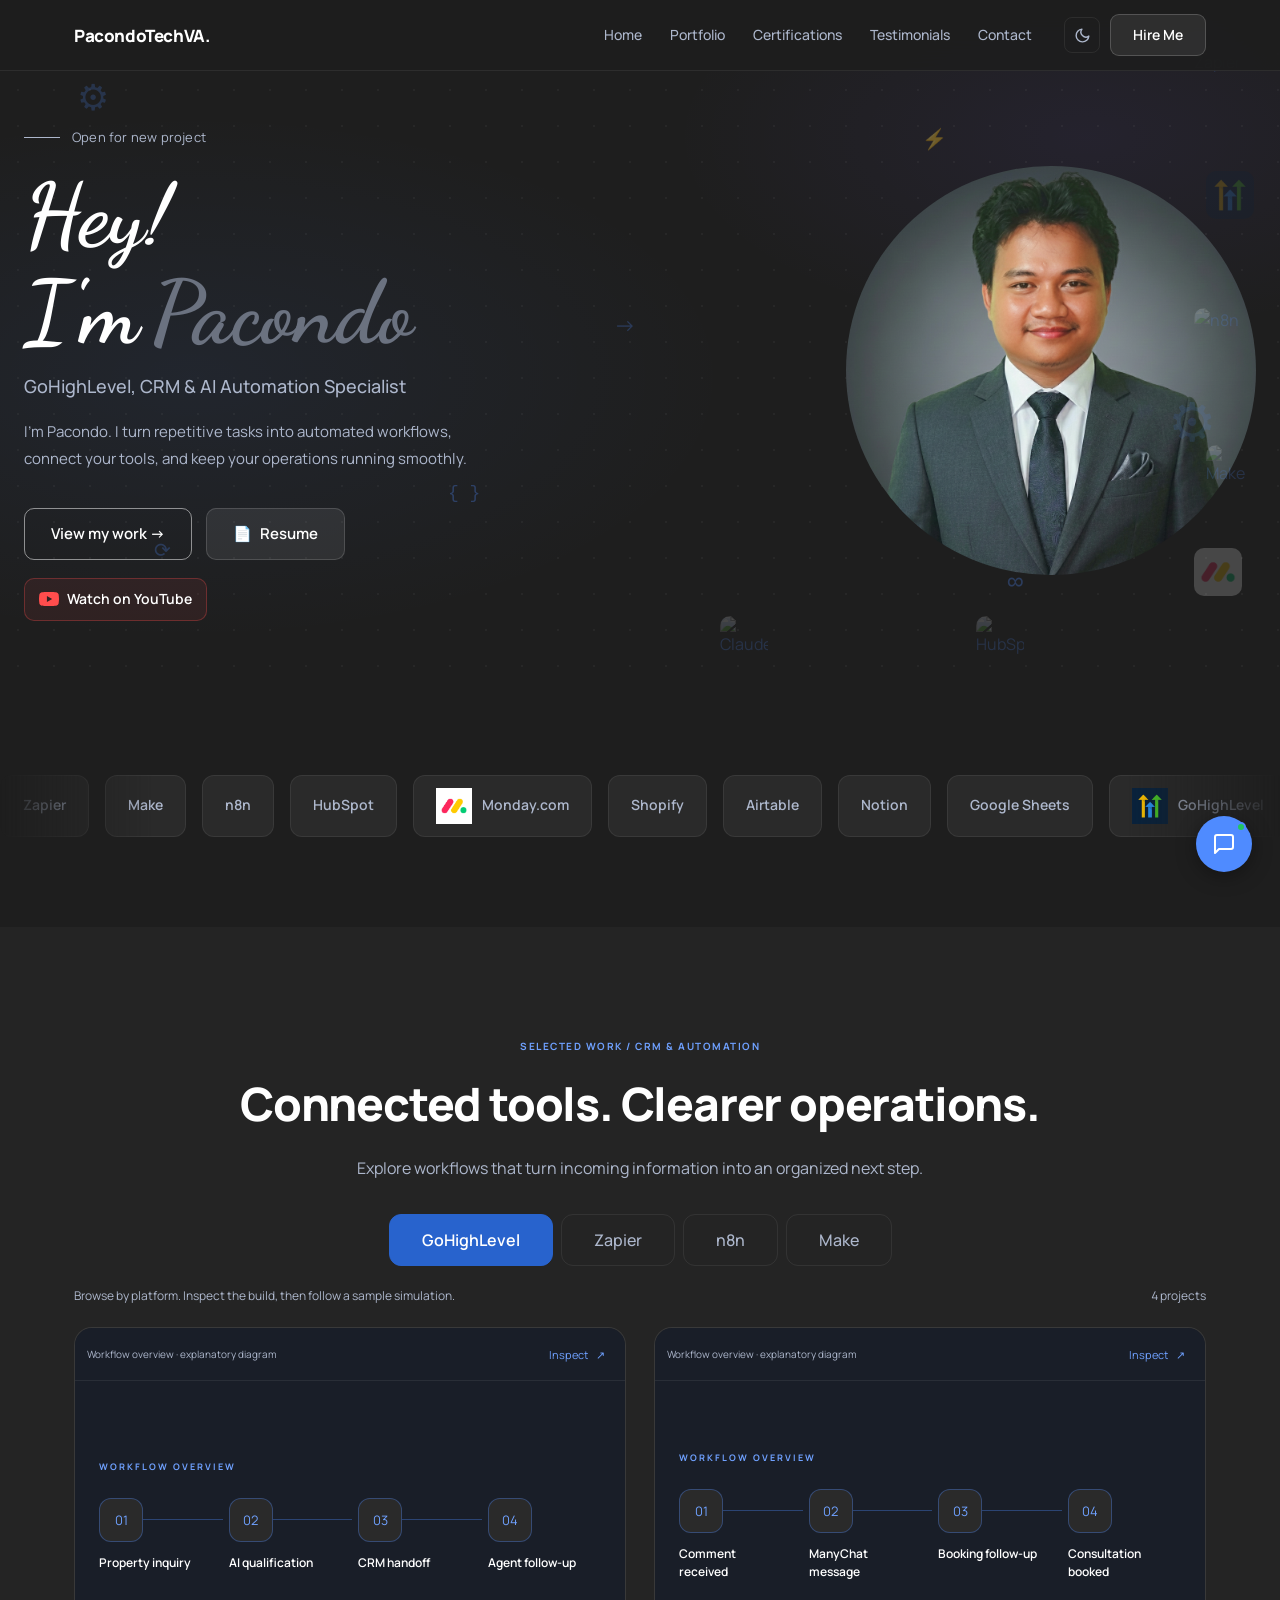
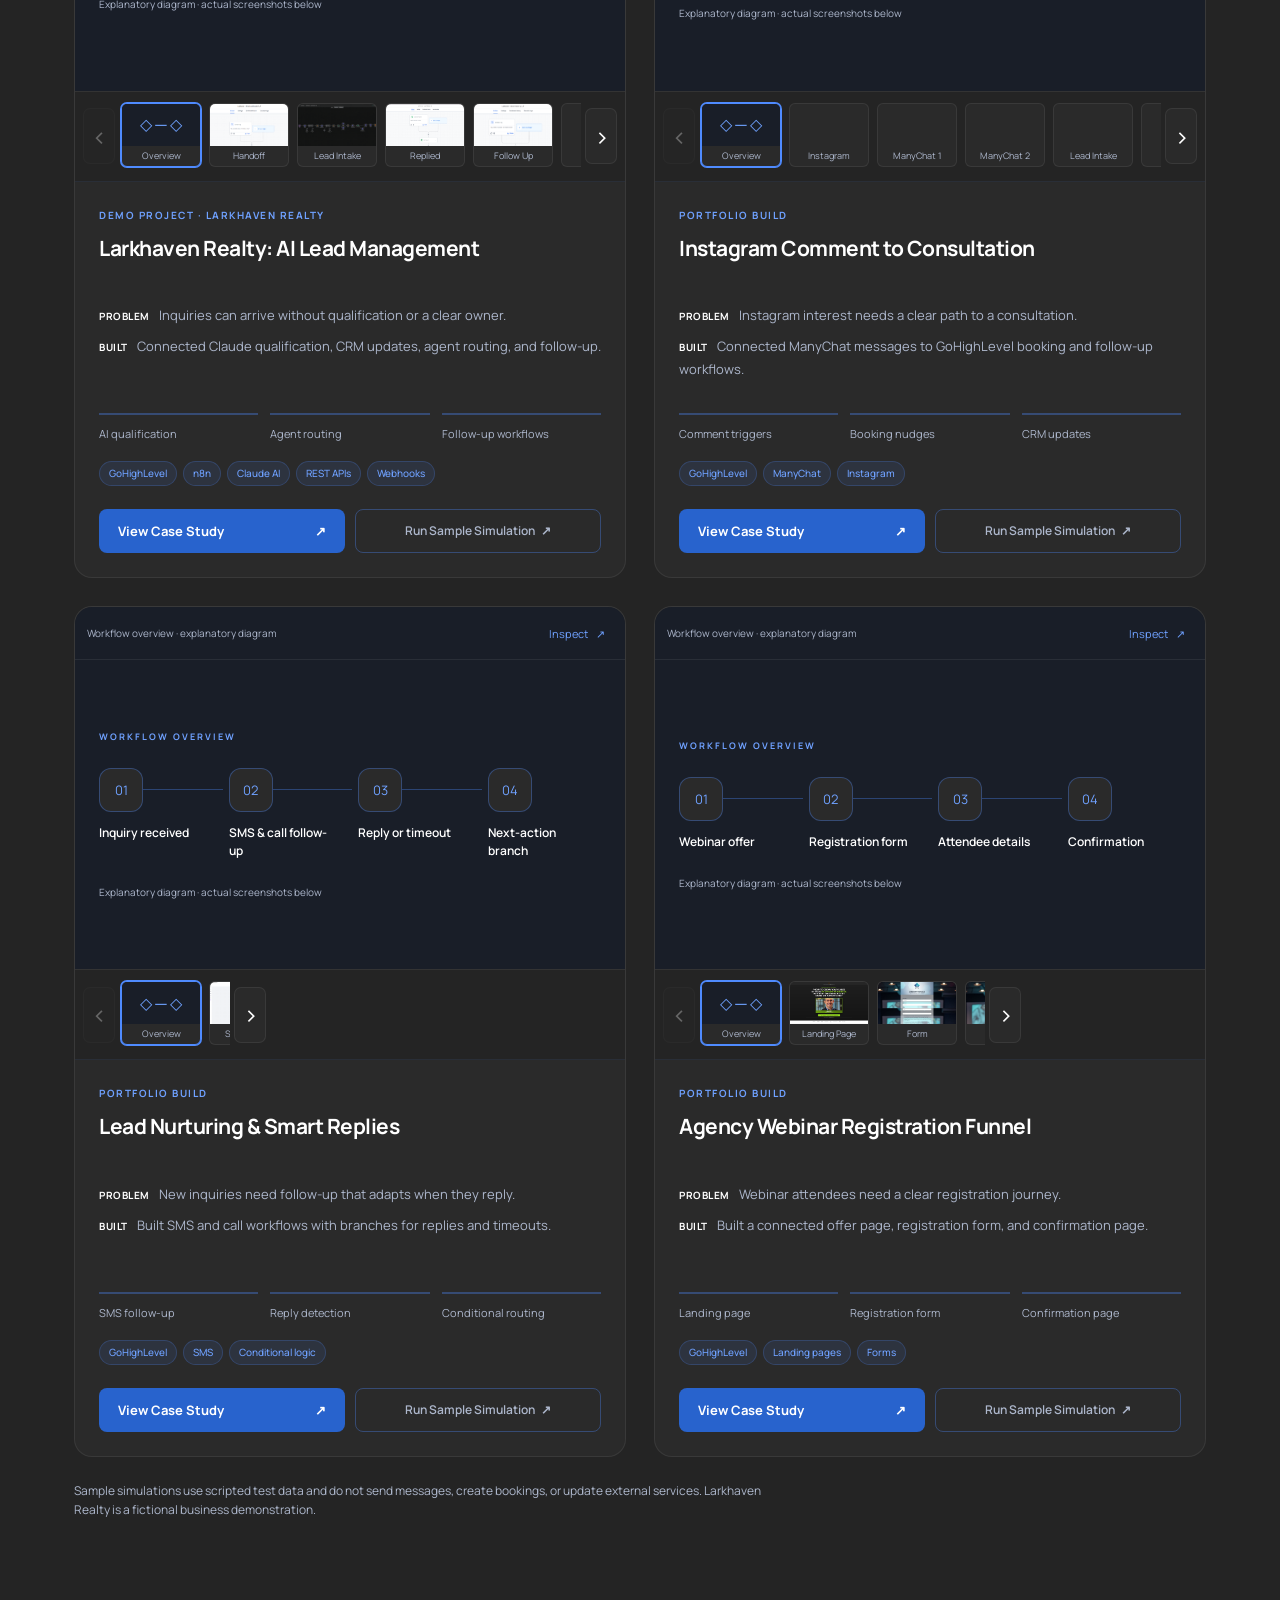
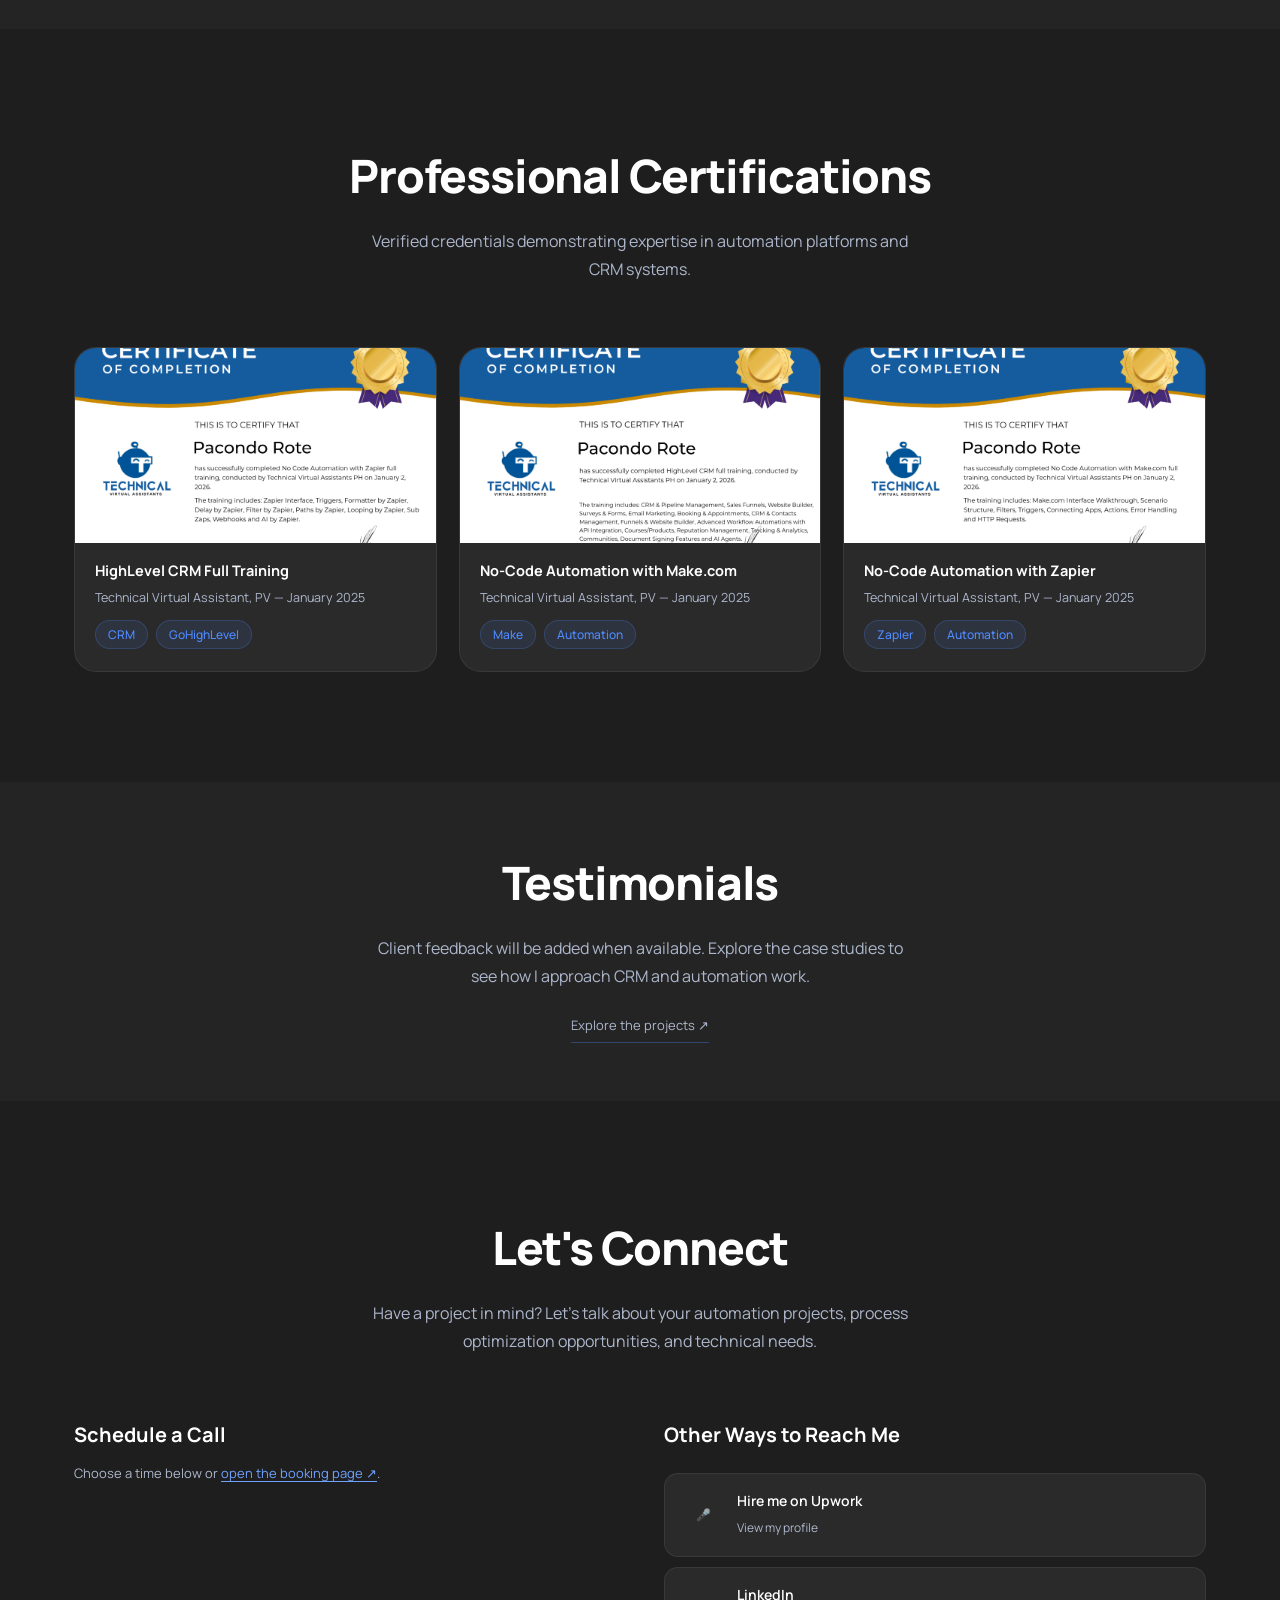
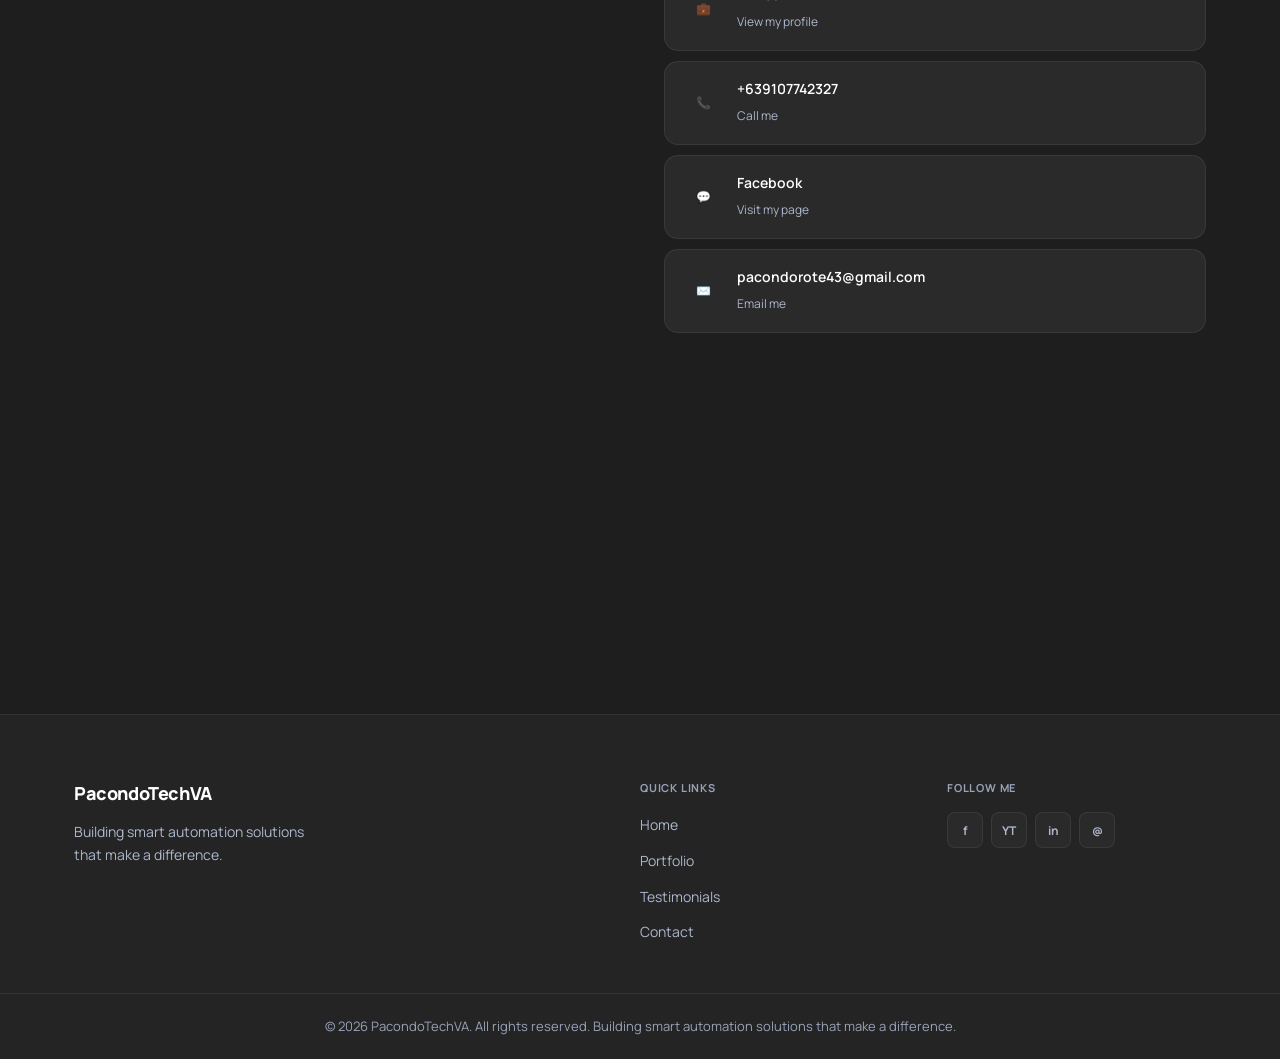
==== index.html @ e77573d5 "Polish portfolio previews, galleries, and responsive presentation" ====
<!DOCTYPE html>
<html lang="en">
<head>
  <meta charset="UTF-8" />
  <meta name="viewport" content="width=device-width, initial-scale=1.0" />
  <title>PacondoTechVA | GoHighLevel, CRM &amp; AI Automation Specialist</title>
  <meta name="description" content="Explore Pacondo’s GoHighLevel, n8n, Make, and Zapier projects: CRM workflows, AI integrations, REST APIs, and webhooks. View case studies and get in touch.">
  <link rel="icon" type="image/png" href="images/webicon.png" />
  <link rel="stylesheet" href="css/styles.css?v=20261109-polish" />
  <link rel="stylesheet" href="css/playground.css" />
  <link rel="stylesheet" href="css/project-demos.css" />
  <link rel="stylesheet" href="css/portfolio.css?v=20261109-polish" />
  <link rel="stylesheet" href="css/image-viewer.css" />
  <link rel="preconnect" href="https://fonts.googleapis.com" />
  <link rel="preconnect" href="https://fonts.gstatic.com" crossorigin />
  <link href="https://fonts.googleapis.com/css2?family=Montserrat:wght@400;600&family=Dancing+Script:wght@700&display=swap" rel="stylesheet" />
  <link href="https://fonts.googleapis.com/css2?family=Manrope:wght@400;500;600;700&display=swap" rel="stylesheet" />
</head>
<body>
  <a class="skip-link" href="#main">Skip to content</a>

  <!-- ═══════════════════ NAVBAR ═══════════════════ -->
  <nav class="navbar" id="navbar">
    <div class="container nav-container">
      <a class="nav-logo" href="#home">PacondoTechVA.</a>
      <ul class="nav-links" id="navLinks">
        <li><a href="#home">Home</a></li>
        <li><a href="#portfolio">Portfolio</a></li>
        <li><a href="#certifications">Certifications</a></li>
        <li><a href="#testimonials">Testimonials</a></li>
        <li><a href="#contact">Contact</a></li>
      </ul>
      <div class="nav-right">
        <button class="btn-theme" id="themeToggle" aria-label="Toggle dark/light mode">
          <!-- moon icon -->
          <svg width="17" height="17" viewBox="0 0 24 24" fill="none" stroke="currentColor" stroke-width="2" stroke-linecap="round" stroke-linejoin="round"><path d="M21 12.79A9 9 0 1 1 11.21 3 7 7 0 0 0 21 12.79z"/></svg>
        </button>
        <a href="#contact" class="btn-nav-contact">Hire Me</a>
        <button class="hamburger" id="hamburger" aria-label="Toggle menu">
          <span></span><span></span><span></span>
        </button>
      </div>
    </div>
  </nav>

  <!-- ═══════════════════ HERO ═══════════════════ -->
  <main id="main">
  <section class="hero" id="home">
    <div class="sparkle sp1">⚙</div>
    <div class="sparkle sp2">⚡</div>
    <div class="sparkle sp3">{ }</div>
    <div class="sparkle sp4">⚙</div>
    <div class="sparkle sp5">∞</div>
    <div class="sparkle sp6">→</div>
    <div class="sparkle sp7">⟳</div>

    <div class="sparkle sp-logo sp-zapier"><img src="https://cdn.simpleicons.org/zapier/ff4a00" alt="Zapier" /></div>
    <div class="sparkle sp-logo sp-ghl"><img src="images/ghl.jpg" alt="GoHighLevel" /></div>
    <div class="sparkle sp-logo sp-n8n"><img src="https://cdn.simpleicons.org/n8n/ea4b71" alt="n8n" /></div>
    <div class="sparkle sp-logo sp-make"><img src="https://cdn.simpleicons.org/make/6d00cc" alt="Make" /></div>
    <div class="sparkle sp-logo sp-monday"><img src="images/monday.png" alt="Monday.com" /></div>
    <div class="sparkle sp-logo sp-hubspot"><img src="https://cdn.simpleicons.org/hubspot/ff7a59" alt="HubSpot" /></div>
    <div class="sparkle sp-logo sp-claude"><img src="https://cdn.simpleicons.org/anthropic/cc785c" alt="Claude.ai" /></div>

    <div class="container hero-inner">
      <div class="hero-text">
        <div class="badge">
          <span class="badge-line"></span>
          Open for new project
        </div>
        <h1><span class="line1">Hey!</span><br /><span class="name-muted">I'm </span><span class="name-accent">Pacondo</span></h1>
        <p class="hero-subtitle" id="heroSubtitle">GoHighLevel, CRM &amp; AI Automation Specialist</p>
        <p class="hero-desc">
          I'm Pacondo. I turn repetitive tasks into automated workflows,
          connect your tools, and keep your operations running smoothly.
        </p>
        <div class="hero-btns">
          <a href="#portfolio" class="btn-primary">View my work &rarr;</a>
          <!-- REPLACE href with your actual resume link -->
          <a href="#" class="btn-outline" id="resumeBtn"><span class="btn-resume-icon">&#128196;</span> Resume</a>
        </div>
        <a href="https://www.youtube.com/@pacondorote5349" class="hero-youtube" target="_blank" rel="noopener noreferrer">
          <svg width="20" height="20" viewBox="0 0 24 24" fill="currentColor" aria-hidden="true"><path d="M23.5 6.2a3 3 0 0 0-2.1-2.1C19.5 3.5 12 3.5 12 3.5s-7.5 0-9.4.6A3 3 0 0 0 .5 6.2 31.3 31.3 0 0 0 0 12a31.3 31.3 0 0 0 .5 5.8 3 3 0 0 0 2.1 2.1c1.9.6 9.4.6 9.4.6s7.5 0 9.4-.6a3 3 0 0 0 2.1-2.1A31.3 31.3 0 0 0 24 12a31.3 31.3 0 0 0-.5-5.8zM9.5 15.6V8.4l6.3 3.6-6.3 3.6z"/></svg>
          Watch on YouTube
        </a>
      </div>

      <div class="hero-photo">
        <!-- REPLACE src with your profile photo path, e.g. images/profile.jpg -->
        <img src="images/profile.png" alt="Pacondo Rote Jr" onerror="this.style.display='none';this.nextElementSibling.style.display='flex'" />
        <div class="photo-fallback">P</div>
      </div>
    </div>
  </section>

  <!-- ═══════════════════ TOOLS & PLATFORMS ═══════════════════ -->
  <section class="tools section">
    <div class="marquee-wrap">
      <div class="marquee-track">
        <div class="tool-pill"><img src="https://cdn.simpleicons.org/zapier/ff4a00" alt="" onerror="this.style.display='none'"><span>Zapier</span></div>
        <div class="tool-pill"><img src="https://cdn.simpleicons.org/make/6d00cc" alt="" onerror="this.style.display='none'"><span>Make</span></div>
        <div class="tool-pill"><img src="https://cdn.simpleicons.org/n8n/ea4b71" alt="" onerror="this.style.display='none'"><span>n8n</span></div>
        <div class="tool-pill"><img src="https://cdn.simpleicons.org/hubspot/ff7a59" alt="" onerror="this.style.display='none'"><span>HubSpot</span></div>
        <div class="tool-pill"><img src="images/monday.png" alt="" onerror="this.style.display='none'"><span>Monday.com</span></div>
        <div class="tool-pill"><img src="https://cdn.simpleicons.org/shopify/96bf48" alt="" onerror="this.style.display='none'"><span>Shopify</span></div>
        <div class="tool-pill"><img src="https://cdn.simpleicons.org/airtable/18bfff" alt="" onerror="this.style.display='none'"><span>Airtable</span></div>
        <div class="tool-pill"><img src="https://cdn.simpleicons.org/notion/ffffff" alt="" onerror="this.style.display='none'"><span>Notion</span></div>
        <div class="tool-pill"><img src="https://cdn.simpleicons.org/googlesheets/34a853" alt="" onerror="this.style.display='none'"><span>Google Sheets</span></div>
        <div class="tool-pill"><img src="images/ghl.jpg" alt="" onerror="this.style.display='none'"><span>GoHighLevel</span></div>
        <!-- duplicate set for seamless infinite scroll -->
        <div class="tool-pill"><img src="https://cdn.simpleicons.org/zapier/ff4a00" alt="" onerror="this.style.display='none'"><span>Zapier</span></div>
        <div class="tool-pill"><img src="https://cdn.simpleicons.org/make/6d00cc" alt="" onerror="this.style.display='none'"><span>Make</span></div>
        <div class="tool-pill"><img src="https://cdn.simpleicons.org/n8n/ea4b71" alt="" onerror="this.style.display='none'"><span>n8n</span></div>
        <div class="tool-pill"><img src="https://cdn.simpleicons.org/hubspot/ff7a59" alt="" onerror="this.style.display='none'"><span>HubSpot</span></div>
        <div class="tool-pill"><img src="images/monday.png" alt="" onerror="this.style.display='none'"><span>Monday.com</span></div>
        <div class="tool-pill"><img src="https://cdn.simpleicons.org/shopify/96bf48" alt="" onerror="this.style.display='none'"><span>Shopify</span></div>
        <div class="tool-pill"><img src="https://cdn.simpleicons.org/airtable/18bfff" alt="" onerror="this.style.display='none'"><span>Airtable</span></div>
        <div class="tool-pill"><img src="https://cdn.simpleicons.org/notion/ffffff" alt="" onerror="this.style.display='none'"><span>Notion</span></div>
        <div class="tool-pill"><img src="https://cdn.simpleicons.org/googlesheets/34a853" alt="" onerror="this.style.display='none'"><span>Google Sheets</span></div>
        <div class="tool-pill"><img src="images/ghl.jpg" alt="" onerror="this.style.display='none'"><span>GoHighLevel</span></div>
      </div>
    </div>
  </section>

  <!-- ═══════════════════ PORTFOLIO ═══════════════════ -->
  <section class="portfolio section" id="portfolio">
    <div class="container">
      <div class="section-head">
        <span class="project-eyebrow">SELECTED WORK / CRM & AUTOMATION</span><h2>Connected tools. Clearer operations.</h2><p>Explore workflows that turn incoming information into an organized next step.</p>
      </div>

      <div class="tab-bar" role="group" aria-label="Filter projects by platform">
        <button class="tab-btn active" data-filter="ghl">GoHighLevel</button>
        <button class="tab-btn" data-filter="zapier">Zapier</button>
        <button class="tab-btn" data-filter="n8n">n8n</button>
        <button class="tab-btn" data-filter="make">Make</button>
      </div>

      <div class="portfolio-context"><p>Browse by platform. Inspect the build, then follow a sample simulation.</p><p class="portfolio-count" role="status" aria-live="polite"></p></div>
      <div class="portfolio-grid" id="portfolioGrid">

        <!-- GHL + N8N — Larkhaven Realty: AI Lead Intake & Nurture -->
        <article class="card port-card animate-up" data-demo="real-estate" data-category="ghl" data-subcategory="workflows">
<div class="port-gallery" aria-label="Project previews">
 <div class="preview-toolbar"><span class="preview-label" aria-live="polite">Workflow overview</span><button class="preview-open" type="button" aria-haspopup="dialog" aria-label="Inspect full-size project screenshots">Inspect <span aria-hidden="true">↗</span></button></div>
 <div class="port-gallery-main"><div class="preview-overview"><span class="overview-kicker">WORKFLOW OVERVIEW</span><ol><li><span class="overview-node" aria-hidden="true">01</span><strong>Property inquiry</strong></li><li><span class="overview-node" aria-hidden="true">02</span><strong>AI qualification</strong></li><li><span class="overview-node" aria-hidden="true">03</span><strong>CRM handoff</strong></li><li><span class="overview-node" aria-hidden="true">04</span><strong>Agent follow-up</strong></li></ol><span class="overview-note">Explanatory diagram · actual screenshots below</span></div><div class="preview-viewport is-tall" tabindex="0" role="region" aria-label="Screenshot preview. Tall screenshots can be scrolled." hidden><img src="images/GHL/Larkhaven Realty/New Lead Handoff.png" alt="New Lead Handoff" width="780" height="1143" loading="lazy" decoding="async"></div></div>
 <div class="gallery-navigation"><button class="gallery-prev" type="button" aria-label="Previous preview">&#8249;</button><div class="port-gallery-thumbs" role="group" aria-label="Select a preview"><button class="port-gallery-thumb overview-thumb active" type="button" aria-label="Show workflow overview" aria-pressed="true"><span class="overview-mini" aria-hidden="true">◇ ─ ◇</span><span>Overview</span></button><button class="port-gallery-thumb" type="button" data-full="images/GHL/Larkhaven Realty/New Lead Handoff.png" aria-label="Show New Lead Handoff" aria-pressed="false"><img src="images/GHL/Larkhaven Realty/New Lead Handoff.png" alt="New Lead Handoff" width="780" height="1143" loading="lazy" decoding="async"><span>Handoff</span></button><button class="port-gallery-thumb" type="button" data-full="images/n8n/Lead Intake.png" aria-label="Show AI Lead Intake" aria-pressed="false"><img src="images/n8n/Lead Intake.png" alt="AI Lead Intake" width="1786" height="881" loading="lazy" decoding="async"><span>Lead Intake</span></button><button class="port-gallery-thumb" type="button" data-full="images/GHL/Larkhaven Realty/lLead Replied.png" aria-label="Show Lead Replied" aria-pressed="false"><img src="images/GHL/Larkhaven Realty/lLead Replied.png" alt="Lead Replied" width="1090" height="1633" loading="lazy" decoding="async"><span>Replied</span></button><button class="port-gallery-thumb" type="button" data-full="images/GHL/Larkhaven Realty/Short Follow Up.png" aria-label="Show Short Follow Up" aria-pressed="false"><img src="images/GHL/Larkhaven Realty/Short Follow Up.png" alt="Short Follow Up" width="770" height="2363" loading="lazy" decoding="async"><span>Follow Up</span></button><button class="port-gallery-thumb" type="button" data-full="images/GHL/Larkhaven Realty/long term nurture.png" aria-label="Show Long Term Nurture" aria-pressed="false"><img src="images/GHL/Larkhaven Realty/long term nurture.png" alt="Long Term Nurture" width="763" height="2140" loading="lazy" decoding="async"><span>Nurture</span></button><button class="port-gallery-thumb" type="button" data-full="images/GHL/Larkhaven Realty/Call booked.png" aria-label="Show Call Booked" aria-pressed="false"><img src="images/GHL/Larkhaven Realty/Call booked.png" alt="Call Booked" width="947" height="1467" loading="lazy" decoding="async"><span>Booked</span></button><button class="port-gallery-thumb" type="button" data-full="images/GHL/Larkhaven Realty/Booking Link Calendar.png" aria-label="Show Booking Calendar" aria-pressed="false"><img src="images/GHL/Larkhaven Realty/Booking Link Calendar.png" alt="Booking Calendar" width="1276" height="853" loading="lazy" decoding="async"><span>Calendar</span></button><button class="port-gallery-thumb" type="button" data-full="images/GHL/Larkhaven Realty/Pipeline.png" aria-label="Show Pipeline" aria-pressed="false"><img src="images/GHL/Larkhaven Realty/Pipeline.png" alt="Pipeline" width="1690" height="791" loading="lazy" decoding="async"><span>Pipeline</span></button><button class="port-gallery-thumb" type="button" data-full="images/GHL/Larkhaven Realty/Contacts.png" aria-label="Show Contacts" aria-pressed="false"><img src="images/GHL/Larkhaven Realty/Contacts.png" alt="Contacts" width="1675" height="535" loading="lazy" decoding="async"><span>Contacts</span></button><button class="port-gallery-thumb" type="button" data-full="images/GHL/Larkhaven Realty/Sample Email.png" aria-label="Show Sample Email" aria-pressed="false"><img src="images/GHL/Larkhaven Realty/Sample Email.png" alt="Sample Email" width="1455" height="738" loading="lazy" decoding="async"><span>Email 1</span></button><button class="port-gallery-thumb" type="button" data-full="images/GHL/Larkhaven Realty/sample Email 2.png" aria-label="Show Sample Email 2" aria-pressed="false"><img src="images/GHL/Larkhaven Realty/sample Email 2.png" alt="Sample Email 2" width="1455" height="738" loading="lazy" decoding="async"><span>Email 2</span></button></div><button class="gallery-next" type="button" aria-label="Next preview">&#8250;</button></div></div>
<div class="port-body">
            <span class="project-eyebrow">DEMO PROJECT · LARKHAVEN REALTY</span><h3>Larkhaven Realty: AI Lead Management</h3>
            <p class="project-summary"><span><b>Problem</b> Inquiries can arrive without qualification or a clear owner.</span><span><b>Built</b> Connected Claude qualification, CRM updates, agent routing, and follow-up.</span></p><ul class="project-highlights"><li>AI qualification</li><li>Agent routing</li><li>Follow-up workflows</li></ul>
            <div class="tag-row" aria-label="Technology stack"><span class="tag">GoHighLevel</span><span class="tag">n8n</span><span class="tag">Claude AI</span><span class="tag">REST APIs</span><span class="tag">Webhooks</span></div><div class="project-actions"><a class="case-link" href="projects/larkhaven-realty/">View Case Study <span aria-hidden="true">↗</span></a></div></div></article>

        <!-- N8N — Workflow: Larkhaven AI Lead Intake -->
        <article class="card port-card animate-up" data-demo="lead-intake" data-category="n8n" data-subcategory="workflows">
<div class="port-gallery" aria-label="Project previews">
 <div class="preview-toolbar"><span class="preview-label" aria-live="polite">Workflow overview · explanatory diagram</span><button class="preview-open" type="button" aria-haspopup="dialog" aria-label="Inspect full-size project screenshots">Inspect <span aria-hidden="true">↗</span></button></div>
 <div class="port-gallery-main"><div class="preview-overview"><span class="overview-kicker">WORKFLOW OVERVIEW</span><ol><li><span class="overview-node" aria-hidden="true">01</span><strong>Inquiry captured</strong></li><li><span class="overview-node" aria-hidden="true">02</span><strong>Claude qualification</strong></li><li><span class="overview-node" aria-hidden="true">03</span><strong>Duplicate check</strong></li><li><span class="overview-node" aria-hidden="true">04</span><strong>CRM handoff</strong></li></ol><span class="overview-note">Explanatory diagram · actual screenshots below</span></div><div class="preview-viewport" tabindex="0" role="region" aria-label="Screenshot preview. Tall screenshots can be scrolled." hidden><img src="images/n8n/Lead Intake.png" alt="AI Lead Intake Workflow" width="1786" height="881" loading="lazy" decoding="async"></div></div>
 <div class="gallery-navigation"><button class="gallery-prev" type="button" aria-label="Previous preview">&#8249;</button><div class="port-gallery-thumbs" role="group" aria-label="Select a preview"><button class="port-gallery-thumb overview-thumb active" type="button" aria-label="Show workflow overview" aria-pressed="true"><span class="overview-mini" aria-hidden="true">&#9671; &#9472; &#9671;</span><span>Overview</span></button><button class="port-gallery-thumb" type="button" data-full="images/n8n/Lead Intake.png" aria-label="Show AI Lead Intake Workflow" aria-pressed="false"><img src="images/n8n/Lead Intake.png" alt="AI Lead Intake Workflow" width="1786" height="881" loading="lazy" decoding="async"><span>Screenshot</span></button></div><button class="gallery-next" type="button" aria-label="Next preview">&#8250;</button></div></div>
<div class="port-body">
            <span class="project-eyebrow">DEMO PROJECT · LARKHAVEN REALTY</span><h3>AI Lead Intake & Qualification</h3>
            <p class="project-summary"><span><b>Problem</b> Raw property inquiries need context before agent outreach.</span><span><b>Built</b> Used n8n and Claude to qualify inquiries and prepare the GoHighLevel handoff.</span></p><ul class="project-highlights"><li>Inquiry capture</li><li>AI qualification</li><li>CRM handoff</li></ul>
            <div class="tag-row" aria-label="Technology stack"><span class="tag">n8n</span><span class="tag">Claude AI</span><span class="tag">GoHighLevel</span><span class="tag">Webhooks</span></div><div class="project-actions"><a class="case-link" href="projects/larkhaven-realty/">View Case Study <span aria-hidden="true">↗</span></a></div></div></article>

        <!-- GHL — Workflow: Instagram Comment to Booked Appointment -->
        <article class="card port-card animate-up" data-demo="instagram" data-category="ghl" data-subcategory="workflows">
<div class="port-gallery" aria-label="Project previews">
 <div class="preview-toolbar"><span class="preview-label" aria-live="polite">Workflow overview · explanatory diagram</span><button class="preview-open" type="button" aria-haspopup="dialog" aria-label="Inspect full-size project screenshots">Inspect <span aria-hidden="true">↗</span></button></div>
 <div class="port-gallery-main"><div class="preview-overview"><span class="overview-kicker">WORKFLOW OVERVIEW</span><ol><li><span class="overview-node" aria-hidden="true">01</span><strong>Comment received</strong></li><li><span class="overview-node" aria-hidden="true">02</span><strong>ManyChat message</strong></li><li><span class="overview-node" aria-hidden="true">03</span><strong>Booking follow-up</strong></li><li><span class="overview-node" aria-hidden="true">04</span><strong>Consultation booked</strong></li></ol><span class="overview-note">Explanatory diagram · actual screenshots below</span></div><div class="preview-viewport" tabindex="0" role="region" aria-label="Screenshot preview. Tall screenshots can be scrolled." hidden><img src="images/GHL/Comment to Booking/Instagram.png" alt="Instagram Comment Trigger" width="1884" height="925" loading="lazy" decoding="async"></div></div>
 <div class="gallery-navigation"><button class="gallery-prev" type="button" aria-label="Previous preview">&#8249;</button><div class="port-gallery-thumbs" role="group" aria-label="Select a preview"><button class="port-gallery-thumb overview-thumb active" type="button" aria-label="Show workflow overview" aria-pressed="true"><span class="overview-mini" aria-hidden="true">&#9671; &#9472; &#9671;</span><span>Overview</span></button><button class="port-gallery-thumb" type="button" data-full="images/GHL/Comment to Booking/Instagram.png" aria-label="Show Instagram Comment Trigger" aria-pressed="false"><img src="images/GHL/Comment to Booking/Instagram.png" alt="Instagram Comment Trigger" width="1884" height="925" loading="lazy" decoding="async"><span>Instagram</span></button><button class="port-gallery-thumb" type="button" data-full="images/GHL/Comment to Booking/Manychatpt1.png" aria-label="Show ManyChat Part 1" aria-pressed="false"><img src="images/GHL/Comment to Booking/Manychatpt1.png" alt="ManyChat Part 1" width="1916" height="946" loading="lazy" decoding="async"><span>ManyChat 1</span></button><button class="port-gallery-thumb" type="button" data-full="images/GHL/Comment to Booking/Manychatpt2.png" aria-label="Show ManyChat Part 2" aria-pressed="false"><img src="images/GHL/Comment to Booking/Manychatpt2.png" alt="ManyChat Part 2" width="1902" height="928" loading="lazy" decoding="async"><span>ManyChat 2</span></button><button class="port-gallery-thumb" type="button" data-full="images/GHL/Comment to Booking/WF1_Lead Intake.png" aria-label="Show Lead Intake Workflow" aria-pressed="false"><img src="images/GHL/Comment to Booking/WF1_Lead Intake.png" alt="Lead Intake Workflow" width="1887" height="1600" loading="lazy" decoding="async"><span>Lead Intake</span></button><button class="port-gallery-thumb" type="button" data-full="images/GHL/Comment to Booking/WF2_Booking link + nudges.png" aria-label="Show Booking Link and Nudges Workflow" aria-pressed="false"><img src="images/GHL/Comment to Booking/WF2_Booking link + nudges.png" alt="Booking Link and Nudges Workflow" width="1915" height="1516" loading="lazy" decoding="async"><span>Booking</span></button><button class="port-gallery-thumb" type="button" data-full="images/GHL/Comment to Booking/WF3_Consult Booked.png" aria-label="Show Consult Booked Workflow" aria-pressed="false"><img src="images/GHL/Comment to Booking/WF3_Consult Booked.png" alt="Consult Booked Workflow" width="1870" height="1643" loading="lazy" decoding="async"><span>Consult</span></button><button class="port-gallery-thumb" type="button" data-full="images/GHL/Comment to Booking/Calendar.png" aria-label="Show Calendar Setup" aria-pressed="false"><img src="images/GHL/Comment to Booking/Calendar.png" alt="Calendar Setup" width="1915" height="1261" loading="lazy" decoding="async"><span>Calendar</span></button><button class="port-gallery-thumb" type="button" data-full="images/GHL/Comment to Booking/Custom Field.png" aria-label="Show Custom Fields" aria-pressed="false"><img src="images/GHL/Comment to Booking/Custom Field.png" alt="Custom Fields" width="1918" height="946" loading="lazy" decoding="async"><span>Fields</span></button><button class="port-gallery-thumb" type="button" data-full="images/GHL/Comment to Booking/Tags.png" aria-label="Show Tags" aria-pressed="false"><img src="images/GHL/Comment to Booking/Tags.png" alt="Tags" width="1918" height="946" loading="lazy" decoding="async"><span>Tags</span></button></div><button class="gallery-next" type="button" aria-label="Next preview">&#8250;</button></div></div>
<div class="port-body">
            <span class="project-eyebrow">PORTFOLIO BUILD</span><h3>Instagram Comment to Consultation</h3>
            <p class="project-summary"><span><b>Problem</b> Instagram interest needs a clear path to a consultation.</span><span><b>Built</b> Connected ManyChat messages to GoHighLevel booking and follow-up workflows.</span></p><ul class="project-highlights"><li>Comment triggers</li><li>Booking nudges</li><li>CRM updates</li></ul>
            <div class="tag-row" aria-label="Technology stack"><span class="tag">GoHighLevel</span><span class="tag">ManyChat</span><span class="tag">Instagram</span></div><div class="project-actions"><details class="project-brief"><summary class="case-link">View Case Study <span aria-hidden="true">&#8599;</span></summary><div class="brief-content"><h4>Project approach</h4><p>Connected Instagram comment capture in ManyChat to GoHighLevel. Lead intake, booking-link nudges, and consultation confirmation workflows use tags, custom fields, and a calendar to track the journey.</p><div class="project-outcome"><strong>Outcome:</strong> A connected path from Instagram comment to consultation booking, with automated booking reminders and appointment tracking.</div><p>Explore the screenshots above or run the sample simulation below to follow the process.</p></div></details></div></div></article>

        <!-- N8N — Workflow: AI Invoice Chasing Automation -->
        <article class="card port-card animate-up" data-demo="invoices" data-category="n8n" data-subcategory="workflows">
<div class="port-gallery" aria-label="Project previews">
 <div class="preview-toolbar"><span class="preview-label" aria-live="polite">Workflow overview · explanatory diagram</span><button class="preview-open" type="button" aria-haspopup="dialog" aria-label="Inspect full-size project screenshots">Inspect <span aria-hidden="true">↗</span></button></div>
 <div class="port-gallery-main"><div class="preview-overview"><span class="overview-kicker">WORKFLOW OVERVIEW</span><ol><li><span class="overview-node" aria-hidden="true">01</span><strong>Invoice check</strong></li><li><span class="overview-node" aria-hidden="true">02</span><strong>Balance &amp; history</strong></li><li><span class="overview-node" aria-hidden="true">03</span><strong>AI reminder</strong></li><li><span class="overview-node" aria-hidden="true">04</span><strong>Send &amp; log</strong></li></ol><span class="overview-note">Explanatory diagram · actual screenshots below</span></div><div class="preview-viewport" tabindex="0" role="region" aria-label="Screenshot preview. Tall screenshots can be scrolled." hidden><img src="images/n8n/AR Chaser Demo (n8n + Xero).png" alt="AI Invoice Chasing Automation" width="1724" height="913" loading="lazy" decoding="async"></div></div>
 <div class="gallery-navigation"><button class="gallery-prev" type="button" aria-label="Previous preview">&#8249;</button><div class="port-gallery-thumbs" role="group" aria-label="Select a preview"><button class="port-gallery-thumb overview-thumb active" type="button" aria-label="Show workflow overview" aria-pressed="true"><span class="overview-mini" aria-hidden="true">&#9671; &#9472; &#9671;</span><span>Overview</span></button><button class="port-gallery-thumb" type="button" data-full="images/n8n/AR Chaser Demo (n8n + Xero).png" aria-label="Show AI Invoice Chasing Automation" aria-pressed="false"><img src="images/n8n/AR Chaser Demo (n8n + Xero).png" alt="AI Invoice Chasing Automation" width="1724" height="913" loading="lazy" decoding="async"><span>Screenshot</span></button></div><button class="gallery-next" type="button" aria-label="Next preview">&#8250;</button></div></div>
<div class="port-body">
            <span class="project-eyebrow">PORTFOLIO BUILD</span><h3>AI Invoice Follow-Up</h3>
            <p class="project-summary"><span><b>Problem</b> Overdue invoices need consistent, traceable follow-up.</span><span><b>Built</b> Connected Xero checks, AI email drafting, Gmail, and an activity log.</span></p><ul class="project-highlights"><li>Invoice checks</li><li>AI email drafts</li><li>Activity logging</li></ul>
            <div class="tag-row" aria-label="Technology stack"><span class="tag">n8n</span><span class="tag">Xero</span><span class="tag">Claude AI</span><span class="tag">Gmail</span><span class="tag">Google Sheets</span></div><div class="project-actions"><details class="project-brief"><summary class="case-link">View Case Study <span aria-hidden="true">&#8599;</span></summary><div class="brief-content"><h4>Project approach</h4><p>Built an n8n workflow that checks overdue Xero invoices, calculates days overdue, and retrieves client history. Claude prepares personalized reminders, Gmail handles email delivery, and Google Sheets records the activity.</p><div class="project-outcome"><strong>Outcome:</strong> Overdue invoices receive personalized email follow-ups, with a Google Sheets log that makes collection activity easier to review.</div><p>Explore the screenshots above or run the sample simulation below to follow the process.</p></div></details></div></div></article>

        <!-- MAKE — Automated Zero Export → Asana CSV Upload -->
        <article class="card port-card animate-up" data-demo="export" data-category="make">
<div class="port-gallery" aria-label="Project previews">
 <div class="preview-toolbar"><span class="preview-label" aria-live="polite">Workflow overview · explanatory diagram</span><button class="preview-open" type="button" aria-haspopup="dialog" aria-label="Inspect full-size project screenshots">Inspect <span aria-hidden="true">↗</span></button></div>
 <div class="port-gallery-main"><div class="preview-overview"><span class="overview-kicker">WORKFLOW OVERVIEW</span><ol><li><span class="overview-node" aria-hidden="true">01</span><strong>Scheduled export</strong></li><li><span class="overview-node" aria-hidden="true">02</span><strong>Xero records</strong></li><li><span class="overview-node" aria-hidden="true">03</span><strong>CSV formatting</strong></li><li><span class="overview-node" aria-hidden="true">04</span><strong>Asana upload</strong></li></ol><span class="overview-note">Explanatory diagram · actual screenshots below</span></div><div class="preview-viewport" tabindex="0" role="region" aria-label="Screenshot preview. Tall screenshots can be scrolled." hidden><img src="images/Make/Automated Zero Export → Asana CSV Upload.png" alt="Automated Zero Export Asana CSV Upload" width="1907" height="910" loading="lazy" decoding="async"></div></div>
 <div class="gallery-navigation"><button class="gallery-prev" type="button" aria-label="Previous preview">&#8249;</button><div class="port-gallery-thumbs" role="group" aria-label="Select a preview"><button class="port-gallery-thumb overview-thumb active" type="button" aria-label="Show workflow overview" aria-pressed="true"><span class="overview-mini" aria-hidden="true">&#9671; &#9472; &#9671;</span><span>Overview</span></button><button class="port-gallery-thumb" type="button" data-full="images/Make/Automated Zero Export → Asana CSV Upload.png" aria-label="Show Automated Zero Export Asana CSV Upload" aria-pressed="false"><img src="images/Make/Automated Zero Export → Asana CSV Upload.png" alt="Automated Zero Export Asana CSV Upload" width="1907" height="910" loading="lazy" decoding="async"><span>Screenshot</span></button></div><button class="gallery-next" type="button" aria-label="Next preview">&#8250;</button></div></div>
<div class="port-body">
            <span class="project-eyebrow">PORTFOLIO BUILD</span><h3>Xero to Asana Export Automation</h3>
            <p class="project-summary"><span><b>Problem</b> Manual exports require repeated CSV preparation and uploads.</span><span><b>Built</b> Built a scheduled Make workflow to format Xero data for Asana.</span></p><ul class="project-highlights"><li>Scheduled exports</li><li>CSV formatting</li><li>Asana upload</li></ul>
            <div class="tag-row" aria-label="Technology stack"><span class="tag">Make</span><span class="tag">Xero</span><span class="tag">Asana</span><span class="tag">CSV</span></div><div class="project-actions"><details class="project-brief"><summary class="case-link">View Case Study <span aria-hidden="true">&#8599;</span></summary><div class="brief-content"><h4>Project approach</h4><p>Built a Make scenario that schedules a Xero export, formats records as a CSV, and uploads the file into Asana. The workflow replaces repeated manual preparation and upload steps.</p><div class="project-outcome"><strong>Outcome:</strong> Scheduled exports are formatted and uploaded to Asana automatically, replacing the manual CSV preparation and upload steps.</div><p>Explore the screenshots above or run the sample simulation below to follow the process.</p></div></details></div></div></article>

        <!-- GHL — Workflow: Lead Nurturing Automation -->
        <article class="card port-card animate-up" data-demo="nurture" data-category="ghl" data-subcategory="workflows">
<div class="port-gallery" aria-label="Project previews">
 <div class="preview-toolbar"><span class="preview-label" aria-live="polite">Workflow overview</span><button class="preview-open" type="button" aria-haspopup="dialog" aria-label="Inspect full-size project screenshots">Inspect <span aria-hidden="true">↗</span></button></div>
 <div class="port-gallery-main"><div class="preview-overview"><span class="overview-kicker">WORKFLOW OVERVIEW</span><ol><li><span class="overview-node" aria-hidden="true">01</span><strong>Inquiry received</strong></li><li><span class="overview-node" aria-hidden="true">02</span><strong>SMS & call follow-up</strong></li><li><span class="overview-node" aria-hidden="true">03</span><strong>Reply or timeout</strong></li><li><span class="overview-node" aria-hidden="true">04</span><strong>Next-action branch</strong></li></ol><span class="overview-note">Explanatory diagram · actual screenshots below</span></div><div class="preview-viewport is-tall" tabindex="0" role="region" aria-label="Screenshot preview. Tall screenshots can be scrolled." hidden><img src="images/GHL/Workflow/GoHighLevel Lead Nurturing Automation – SMS, Calls &amp; Smart Replies.png" alt="GHL Lead Nurturing Automation" width="1356" height="2197" loading="lazy" decoding="async"></div></div>
 <div class="gallery-navigation"><button class="gallery-prev" type="button" aria-label="Previous preview">&#8249;</button><div class="port-gallery-thumbs" role="group" aria-label="Select a preview"><button class="port-gallery-thumb overview-thumb active" type="button" aria-label="Show workflow overview" aria-pressed="true"><span class="overview-mini" aria-hidden="true">◇ ─ ◇</span><span>Overview</span></button><button class="port-gallery-thumb" type="button" data-full="images/GHL/Workflow/GoHighLevel Lead Nurturing Automation – SMS, Calls &amp; Smart Replies.png" aria-label="Show GHL Lead Nurturing Automation" aria-pressed="false"><img src="images/GHL/Workflow/GoHighLevel Lead Nurturing Automation – SMS, Calls &amp; Smart Replies.png" alt="GHL Lead Nurturing Automation" width="1356" height="2197" loading="lazy" decoding="async"><span>Screenshot</span></button></div><button class="gallery-next" type="button" aria-label="Next preview">&#8250;</button></div></div>
<div class="port-body">
            <span class="project-eyebrow">PORTFOLIO BUILD</span><h3>Lead Nurturing & Smart Replies</h3>
            <p class="project-summary"><span><b>Problem</b> New inquiries need follow-up that adapts when they reply.</span><span><b>Built</b> Built SMS and call workflows with branches for replies and timeouts.</span></p><ul class="project-highlights"><li>SMS follow-up</li><li>Reply detection</li><li>Conditional routing</li></ul>
            <div class="tag-row" aria-label="Technology stack"><span class="tag">GoHighLevel</span><span class="tag">SMS</span><span class="tag">Conditional logic</span></div><div class="project-actions"><details class="project-brief"><summary class="case-link">View Case Study <span aria-hidden="true">&#8599;</span></summary><div class="brief-content"><h4>Project approach</h4><p>Built a GoHighLevel nurture workflow that follows form submissions with SMS and call steps. Reply and timeout conditions select the next follow-up branch.</p><div class="project-outcome"><strong>Outcome:</strong> Each lead follows a response-based sequence, with interested contacts routed to documents and unanswered inquiries moved to re-engagement.</div><p>Explore the screenshots above or run the sample simulation below to follow the process.</p></div></details></div></div></article>

        <!-- GHL — Funnel: Webinar For Agency Company -->
        <article class="card port-card animate-up" data-demo="webinar" data-category="ghl" data-subcategory="funnel">
<div class="port-gallery" aria-label="Project previews">
 <div class="preview-toolbar"><span class="preview-label" aria-live="polite">Workflow overview</span><button class="preview-open" type="button" aria-haspopup="dialog" aria-label="Inspect full-size project screenshots">Inspect <span aria-hidden="true">↗</span></button></div>
 <div class="port-gallery-main"><div class="preview-overview"><span class="overview-kicker">WORKFLOW OVERVIEW</span><ol><li><span class="overview-node" aria-hidden="true">01</span><strong>Webinar offer</strong></li><li><span class="overview-node" aria-hidden="true">02</span><strong>Registration form</strong></li><li><span class="overview-node" aria-hidden="true">03</span><strong>Attendee details</strong></li><li><span class="overview-node" aria-hidden="true">04</span><strong>Confirmation</strong></li></ol><span class="overview-note">Explanatory diagram · actual screenshots below</span></div><div class="preview-viewport is-tall" tabindex="0" role="region" aria-label="Screenshot preview. Tall screenshots can be scrolled." hidden><img src="images/Webinar For Agency Company/Landing Page.png" alt="Landing Page" width="1903" height="3293" loading="lazy" decoding="async"></div></div>
 <div class="gallery-navigation"><button class="gallery-prev" type="button" aria-label="Previous preview">&#8249;</button><div class="port-gallery-thumbs" role="group" aria-label="Select a preview"><button class="port-gallery-thumb overview-thumb active" type="button" aria-label="Show workflow overview" aria-pressed="true"><span class="overview-mini" aria-hidden="true">◇ ─ ◇</span><span>Overview</span></button><button class="port-gallery-thumb" type="button" data-full="images/Webinar For Agency Company/Landing Page.png" aria-label="Show Landing Page" aria-pressed="false"><img src="images/Webinar For Agency Company/Landing Page.png" alt="Landing Page" width="1903" height="3293" loading="lazy" decoding="async"><span>Landing Page</span></button><button class="port-gallery-thumb" type="button" data-full="images/Webinar For Agency Company/Form.png" aria-label="Show Form" aria-pressed="false"><img src="images/Webinar For Agency Company/Form.png" alt="Form" width="1920" height="1300" loading="lazy" decoding="async"><span>Form</span></button><button class="port-gallery-thumb" type="button" data-full="images/Webinar For Agency Company/Thank You Page.png" aria-label="Show Thank You Page" aria-pressed="false"><img src="images/Webinar For Agency Company/Thank You Page.png" alt="Thank You Page" width="1877" height="906" loading="lazy" decoding="async"><span>Thank You</span></button></div><button class="gallery-next" type="button" aria-label="Next preview">&#8250;</button></div></div>
<div class="port-body">
            <span class="project-eyebrow">PORTFOLIO BUILD</span><h3>Agency Webinar Registration Funnel</h3>
            <p class="project-summary"><span><b>Problem</b> Webinar attendees need a clear registration journey.</span><span><b>Built</b> Built a connected offer page, registration form, and confirmation page.</span></p><ul class="project-highlights"><li>Landing page</li><li>Registration form</li><li>Confirmation page</li></ul>
            <div class="tag-row" aria-label="Technology stack"><span class="tag">GoHighLevel</span><span class="tag">Landing pages</span><span class="tag">Forms</span></div><div class="project-actions"><details class="project-brief"><summary class="case-link">View Case Study <span aria-hidden="true">&#8599;</span></summary><div class="brief-content"><h4>Project approach</h4><p>Built three connected GoHighLevel pages: a landing page to explain the webinar, a registration form to capture attendee details, and a thank-you page to confirm the next steps.</p><div class="project-outcome"><strong>Outcome:</strong> A complete registration journey that presents the webinar, captures attendee details, and confirms the next steps after sign-up.</div><p>Explore the screenshots above or run the sample simulation below to follow the process.</p></div></details></div></div></article>

        <!-- ZAPIER — Automated Lead Enrichment -->
        <article class="card port-card animate-up" data-demo="enrichment" data-category="zapier">
<div class="port-gallery" aria-label="Project previews">
 <div class="preview-toolbar"><span class="preview-label" aria-live="polite">Workflow overview</span><button class="preview-open" type="button" aria-haspopup="dialog" aria-label="Inspect full-size project screenshots">Inspect <span aria-hidden="true">↗</span></button></div>
 <div class="port-gallery-main"><div class="preview-overview"><span class="overview-kicker">WORKFLOW OVERVIEW</span><ol><li><span class="overview-node" aria-hidden="true">01</span><strong>Lead captured</strong></li><li><span class="overview-node" aria-hidden="true">02</span><strong>Details checked</strong></li><li><span class="overview-node" aria-hidden="true">03</span><strong>Data enriched</strong></li><li><span class="overview-node" aria-hidden="true">04</span><strong>CRM handoff</strong></li></ol><span class="overview-note">Explanatory diagram · actual screenshots below</span></div><div class="preview-viewport is-tall" tabindex="0" role="region" aria-label="Screenshot preview. Tall screenshots can be scrolled." hidden><img src="images/Zapier/Automated Lead Enrichment.png" alt="Automated Lead Enrichment" width="1620" height="1675" loading="lazy" decoding="async"></div></div>
 <div class="gallery-navigation"><button class="gallery-prev" type="button" aria-label="Previous preview">&#8249;</button><div class="port-gallery-thumbs" role="group" aria-label="Select a preview"><button class="port-gallery-thumb overview-thumb active" type="button" aria-label="Show workflow overview" aria-pressed="true"><span class="overview-mini" aria-hidden="true">◇ ─ ◇</span><span>Overview</span></button><button class="port-gallery-thumb" type="button" data-full="images/Zapier/Automated Lead Enrichment.png" aria-label="Show Automated Lead Enrichment" aria-pressed="false"><img src="images/Zapier/Automated Lead Enrichment.png" alt="Automated Lead Enrichment" width="1620" height="1675" loading="lazy" decoding="async"><span>Screenshot</span></button></div><button class="gallery-next" type="button" aria-label="Next preview">&#8250;</button></div></div>
<div class="port-body">
            <span class="project-eyebrow">PORTFOLIO BUILD</span><h3>Lead Enrichment & CRM Handoff</h3>
            <p class="project-summary"><span><b>Problem</b> Incomplete lead records leave sales teams without context.</span><span><b>Built</b> Built a Zapier workflow to enrich leads before the CRM handoff.</span></p><ul class="project-highlights"><li>Lead capture</li><li>Data enrichment</li><li>CRM handoff</li></ul>
            <div class="tag-row" aria-label="Technology stack"><span class="tag">Zapier</span><span class="tag">Lead enrichment</span><span class="tag">CRM</span></div><div class="project-actions"><details class="project-brief"><summary class="case-link">View Case Study <span aria-hidden="true">&#8599;</span></summary><div class="brief-content"><h4>Project approach</h4><p>Built a Zapier workflow that captures incoming leads, enriches their contact and company information, and passes the record into the CRM for outreach.</p><div class="project-outcome"><strong>Outcome:</strong> New leads reach the CRM with added contact and company context, giving the sales team a clearer starting point for outreach.</div><p>Explore the screenshots above or run the sample simulation below to follow the process.</p></div></details></div></div></article>

        <!-- N8N — AI Agent -->
        <article class="card port-card animate-up" data-demo="farm" data-category="n8n" data-subcategory="ai-agent">
<div class="port-gallery" aria-label="Project previews">
 <div class="preview-toolbar"><span class="preview-label" aria-live="polite">Workflow overview · explanatory diagram</span><button class="preview-open" type="button" aria-haspopup="dialog" aria-label="Inspect full-size project screenshots">Inspect <span aria-hidden="true">↗</span></button></div>
 <div class="port-gallery-main"><div class="preview-overview"><span class="overview-kicker">WORKFLOW OVERVIEW</span><ol><li><span class="overview-node" aria-hidden="true">01</span><strong>Message received</strong></li><li><span class="overview-node" aria-hidden="true">02</span><strong>Conversation context</strong></li><li><span class="overview-node" aria-hidden="true">03</span><strong>Gemini assistant</strong></li><li><span class="overview-node" aria-hidden="true">04</span><strong>Page response</strong></li></ol><span class="overview-note">Explanatory diagram · actual screenshots below</span></div><div class="preview-viewport" tabindex="0" role="region" aria-label="Screenshot preview. Tall screenshots can be scrolled." hidden><img src="images/n8n/FB Page Farm Agent.png" alt="FB Page Farm Agent" width="1713" height="913" loading="lazy" decoding="async"></div></div>
 <div class="gallery-navigation"><button class="gallery-prev" type="button" aria-label="Previous preview">&#8249;</button><div class="port-gallery-thumbs" role="group" aria-label="Select a preview"><button class="port-gallery-thumb overview-thumb active" type="button" aria-label="Show workflow overview" aria-pressed="true"><span class="overview-mini" aria-hidden="true">&#9671; &#9472; &#9671;</span><span>Overview</span></button><button class="port-gallery-thumb" type="button" data-full="images/n8n/FB Page Farm Agent.png" aria-label="Show FB Page Farm Agent" aria-pressed="false"><img src="images/n8n/FB Page Farm Agent.png" alt="FB Page Farm Agent" width="1713" height="913" loading="lazy" decoding="async"><span>Screenshot</span></button></div><button class="gallery-next" type="button" aria-label="Next preview">&#8250;</button></div></div>
<div class="port-body">
            <span class="project-eyebrow">PORTFOLIO BUILD</span><h3>Facebook Farm Page AI Assistant</h3>
            <p class="project-summary"><span><b>Problem</b> Page inquiries need coverage when the owner is unavailable.</span><span><b>Built</b> Connected Facebook messaging to a Gemini assistant with conversation memory.</span></p><ul class="project-highlights"><li>Message intake</li><li>AI responses</li><li>Conversation memory</li></ul>
            <div class="tag-row" aria-label="Technology stack"><span class="tag">n8n</span><span class="tag">Gemini</span><span class="tag">Facebook</span><span class="tag">Simple Memory</span></div><div class="project-actions"><details class="project-brief"><summary class="case-link">View Case Study <span aria-hidden="true">&#8599;</span></summary><div class="brief-content"><h4>Project approach</h4><p>Connected Facebook Page messages to an n8n AI agent using Google Gemini and Simple Memory. The agent interprets incoming messages and prepares context-aware responses.</p><div class="project-outcome"><strong>Outcome:</strong> Incoming Facebook inquiries receive automated, context-aware responses, providing message coverage when the page owner is unavailable.</div><p>Explore the screenshots above or run the sample simulation below to follow the process.</p></div></details></div></div></article>


      </div><!-- end portfolioGrid -->

    <p class="portfolio-simulation-note">Sample simulations use scripted test data and do not send messages, create bookings, or update external services. Larkhaven Realty is a fictional business demonstration.</p>
    </div>
  </section>

  <!-- ═══════════════════ CERTIFICATIONS ═══════════════════ -->
  <section class="certs section" id="certifications">
    <div class="container">
      <div class="section-head">
        <h2>Professional Certifications</h2>
        <p>Verified credentials demonstrating expertise in automation platforms and CRM systems.</p>
      </div>
      <div class="certs-grid">

        <div class="card cert-card animate-up">
          <div class="cert-thumb cert-clickable" data-src="images/Certificate/certificate-20260102203859 (1).png">
            <img src="images/Certificate/certificate-20260102203859 (1).png" alt="HighLevel CRM Certificate" />
          </div>
          <div class="cert-body">
            <h3>HighLevel CRM Full Training</h3>
            <p>Technical Virtual Assistant, PV &mdash; January 2025</p>
            <div class="tag-row">
              <span class="tag">CRM</span>
              <span class="tag">GoHighLevel</span>
            </div>
          </div>
        </div>

        <div class="card cert-card animate-up">
          <div class="cert-thumb cert-clickable" data-src="images/Certificate/certificate-20260102204046 (1).png">
            <img src="images/Certificate/certificate-20260102204046 (1).png" alt="Make.com Certificate" />
          </div>
          <div class="cert-body">
            <h3>No-Code Automation with Make.com</h3>
            <p>Technical Virtual Assistant, PV &mdash; January 2025</p>
            <div class="tag-row">
              <span class="tag">Make</span>
              <span class="tag">Automation</span>
            </div>
          </div>
        </div>

        <div class="card cert-card animate-up">
          <div class="cert-thumb cert-clickable" data-src="images/Certificate/certificate-20260102204119 (1).png">
            <img src="images/Certificate/certificate-20260102204119 (1).png" alt="Zapier Certificate" />
          </div>
          <div class="cert-body">
            <h3>No-Code Automation with Zapier</h3>
            <p>Technical Virtual Assistant, PV &mdash; January 2025</p>
            <div class="tag-row">
              <span class="tag">Zapier</span>
              <span class="tag">Automation</span>
            </div>
          </div>
        </div>

      </div>
    </div>
  </section>

  <!-- ═══════════════════ TESTIMONIALS ═══════════════════ -->
  <section class="testimonials section" id="testimonials">
    <div class="container">
      <div class="section-head">
        <h2>Testimonials</h2><p>Client feedback will be added when available. Explore the case studies to see how I approach CRM and automation work.</p>
      </div>
      <a href="#portfolio" class="case-secondary">Explore the projects <span aria-hidden="true">↗</span></a>
    </div>
  </section>


  <!-- ═══════════════════ CONTACT ═══════════════════ -->
  <section class="contact section" id="contact">
    <div class="container">
      <div class="section-head">
        <h2>Let's Connect</h2>
        <p>Have a project in mind? Let's talk about your automation projects, process optimization opportunities, and technical needs.</p>
      </div>

      <div class="contact-layout">

        <div class="contact-calendar">
          <h3>Schedule a Call</h3><p class="booking-fallback">Choose a time below or <a href="https://calendly.com/pacondorote43/30min" target="_blank" rel="noopener noreferrer">open the booking page ↗</a>.</p>
          <div class="calendly-inline-widget" data-url="https://calendly.com/pacondorote43/30min" style="min-width:0;height:700px;"></div>
          <script type="text/javascript" src="https://assets.calendly.com/assets/external/widget.js" async></script>
        </div>

        <div class="contact-links-col">
          <h3>Other Ways to Reach Me</h3>
          <div class="contact-links">
            <a href="https://www.upwork.com/freelancers/pacondor?mp_source=share" target="_blank" rel="noopener noreferrer" class="contact-link">
              <span class="clink-icon">&#127908;</span>
              <div>
                <strong>Hire me on Upwork</strong>
                <span>View my profile</span>
              </div>
            </a>
            <a href="https://www.linkedin.com/in/pacondo-rote-49840b306" target="_blank" rel="noopener noreferrer" class="contact-link">
              <span class="clink-icon">&#128188;</span>
              <div>
                <strong>LinkedIn</strong>
                <span>View my profile</span>
              </div>
            </a>
            <a href="tel:+639107742327" class="contact-link">
              <span class="clink-icon">&#128222;</span>
              <div>
                <strong>+639107742327</strong>
                <span>Call me</span>
              </div>
            </a>
            <a href="https://www.facebook.com/donpacondo4/" target="_blank" rel="noopener noreferrer" class="contact-link">
              <span class="clink-icon">&#128172;</span>
              <div>
                <strong>Facebook</strong>
                <span>Visit my page</span>
              </div>
            </a>
            <a href="mailto:pacondorote43@gmail.com" class="contact-link">
              <span class="clink-icon">&#9993;&#65039;</span>
              <div>
                <strong>pacondorote43@gmail.com</strong>
                <span>Email me</span>
              </div>
            </a>
          </div>
        </div>

      </div>
    </div>
  </section>

  </main>

  <!-- ═══════════════════ LIGHTBOX ═══════════════════ -->
  <!-- ═══════════════════ RESUME MODAL ═══════════════════ -->
  <!-- ═══════════════════ CUSTOM CURSOR ═══════════════════ -->
  <div class="custom-cursor" id="customCursor" aria-hidden="true">
    <span class="cursor-pointer">
      <svg class="cursor-arrow" width="28" height="34" viewBox="0 0 28 34" fill="none" focusable="false">
        <defs>
          <linearGradient id="cursorPearl" x1="2" y1="2" x2="23" y2="31" gradientUnits="userSpaceOnUse">
            <stop stop-color="#ffffff" />
            <stop offset="0.6" stop-color="#e1eafa" />
            <stop offset="1" stop-color="#9db5da" />
          </linearGradient>
          <linearGradient id="cursorBlue" x1="2" y1="2" x2="23" y2="31" gradientUnits="userSpaceOnUse">
            <stop stop-color="#d4f4ff" />
            <stop offset="0.5" stop-color="#68a5ff" />
            <stop offset="1" stop-color="#8b6df0" />
          </linearGradient>
          <path id="cursorShape" d="M2 2L25 20L15.5 21L10 31L2 2Z" />
        </defs>
        <use href="#cursorShape" fill="url(#cursorPearl)" />
        <use class="cursor-arrow-active" href="#cursorShape" fill="url(#cursorBlue)" />
        <path class="cursor-facet" d="M2 2L15.5 21L10 31Z" />
        <use href="#cursorShape" stroke="#17243b" stroke-width="1.2" stroke-linejoin="round" />
        <path d="M3.5 4L15.5 21" stroke="white" stroke-opacity="0.65" stroke-width="0.7" />
      </svg>
      <span class="cursor-action"></span>
    </span>
  </div>

  <div class="resume-modal" id="resumeModal">
    <button class="lightbox-close" id="resumeClose" aria-label="Close resume">&times;</button>
    <iframe id="resumeFrame" title="Pacondo Rote Jr resume" allowfullscreen></iframe>
  </div>


  <!-- ═══════════════════ FOOTER ═══════════════════ -->
  <footer class="footer">
    <div class="container footer-inner">
      <div class="footer-brand">
        <div class="footer-logo">PacondoTechVA</div>
        <p>Building smart automation solutions that make a difference.</p>
      </div>
      <div class="footer-nav">
        <h4>Quick Links</h4>
        <ul>
          <li><a href="#home">Home</a></li>
          <li><a href="#portfolio">Portfolio</a></li>
          <li><a href="#testimonials">Testimonials</a></li>
          <li><a href="#contact">Contact</a></li>
        </ul>
      </div>
      <div class="footer-social">
        <h4>Follow Me</h4>
        <div class="social-row">
          <!-- REPLACE href values with your actual social links -->
          <a href="https://www.facebook.com/donpacondo4/" class="social-btn" aria-label="Facebook" target="_blank" rel="noopener noreferrer">f</a>
          <a href="https://www.youtube.com/@pacondorote5349" class="social-btn" aria-label="YouTube" target="_blank" rel="noopener noreferrer">YT</a>
          <a href="https://www.linkedin.com/in/pacondo-rote-49840b306" class="social-btn" aria-label="LinkedIn" target="_blank" rel="noopener noreferrer">in</a>
          <a href="mailto:pacondorote43@gmail.com" class="social-btn" aria-label="Email">@</a>
        </div>
      </div>
    </div>
    <div class="footer-bottom">
      <div class="container">
        <p>&copy; 2026 PacondoTechVA. All rights reserved. Building smart automation solutions that make a difference.</p>
      </div>
    </div>
  </footer>

  <script src="js/image-viewer.js"></script>
  <script src="js/project-gallery.js"></script>
  <script src="js/script.js?v=20261109-polish"></script>
  <script src="js/project-demos.js?v=20261109-polish"></script>

  <!-- ═══════════════════ AI CHAT ═══════════════════ -->
  <button class="chat-bubble" id="chatBubble" aria-label="Open chat">
    <svg viewBox="0 0 24 24" fill="none" stroke="currentColor" stroke-width="2" stroke-linecap="round" stroke-linejoin="round"><path d="M21 15a2 2 0 0 1-2 2H7l-4 4V5a2 2 0 0 1 2-2h14a2 2 0 0 1 2 2z"/></svg>
    <span class="chat-bubble-dot"></span>
  </button>

  <div class="chat-window" id="chatWindow" role="dialog" aria-label="Chat with Pacondo's assistant">
    <div class="chat-header">
      <div class="chat-header-info">
        <div class="chat-avatar">P</div>
        <div>
          <div class="chat-name">Pacondo's Assistant</div>
          <div class="chat-status"><span class="chat-online-dot"></span> Usually replies instantly</div>
        </div>
      </div>
      <button class="chat-close" id="chatClose" aria-label="Close chat">&times;</button>
    </div>

    <div class="chat-messages" id="chatMessages">
      <div class="chat-msg bot"><span>Hey! 👋 I'm Pacondo's assistant. Ask me about his automation work, the tools he uses, or how to get in touch.</span></div>
      <div class="chat-suggestions" id="chatSuggestions">
        <button class="chat-chip">What does Pacondo do?</button>
        <button class="chat-chip">What tools does he use?</button>
        <button class="chat-chip">How do I hire him?</button>
      </div>
    </div>

    <div class="chat-input-row">
      <input type="text" class="chat-input" id="chatInput" placeholder="Type a message…" autocomplete="off" maxlength="500" />
      <button class="chat-send" id="chatSend" aria-label="Send">
        <svg viewBox="0 0 24 24" fill="none" stroke="currentColor" stroke-width="2" stroke-linecap="round" stroke-linejoin="round"><line x1="22" y1="2" x2="11" y2="13"/><polygon points="22 2 15 22 11 13 2 9 22 2"/></svg>
      </button>
    </div>
  </div>

  <script src="js/chat.js?v=20261028-webhook"></script>
</body>
</html>
---- css/styles.css ----
/* ═══════════════════════════════════════════════════
   DESIGN TOKENS
═══════════════════════════════════════════════════ */
:root {
  --bg:          #1e1e1e;
  --bg-alt:      #242424;
  --bg-card:     #2a2a2a;
  --bg-card-h:   #313131;
  --accent:      #4f8bff;
  --accent-h:    #6fa1ff;
  --accent-2:    #7c5cfc;
  --success:     #00c896;
  --txt:         #ffffff;
  --txt-2:       #adb7cc;
  --txt-3:       #98a3b8;
  --preview-bg:  #191e28;
  --button-bg:   #2863cd;
  --button-hover: #2057bb;
  --border:      rgba(255,255,255,0.07);
  --border-h:    rgba(79,139,255,0.35);
--shadow:      0 8px 32px rgba(0,0,0,0.4);
  --radius:      14px;
  --radius-lg:   22px;
  --ease:        0.28s cubic-bezier(0.4,0,0.2,1);
}

/* ═══════════════════════════════════════════════════
   RESET & BASE
═══════════════════════════════════════════════════ */
*, *::before, *::after { margin: 0; padding: 0; box-sizing: border-box; }


html { scroll-behavior: smooth; }

/* ═══════════════════════════════════════════════════
   CUSTOM CURSOR
═══════════════════════════════════════════════════ */
.custom-cursor {
  display: none;
  position: fixed;
  inset: 0;
  pointer-events: none;
  z-index: 20000;
  opacity: 0;
}
.custom-cursor * { pointer-events: none; }
.cursor-pointer {
  position: absolute;
  top: 0;
  left: 0;
  width: 28px;
  height: 34px;
  will-change: transform;
}
.cursor-arrow {
  display: block;
  width: 28px;
  height: 34px;
  overflow: visible;
  filter: drop-shadow(0 2px 2px rgba(0,0,0,0.35));
  /* Every state pivots at the tip so the click position stays exact. */
  transform-origin: 2px 2px;
  transition: transform 160ms cubic-bezier(0.2,0.8,0.2,1);
}
.cursor-arrow-active { opacity: 0; transition: opacity 160ms ease; }
.cursor-facet { fill: #4f8bff; opacity: 0.65; transition: fill 160ms ease; }
.custom-cursor.is-hovering .cursor-arrow { transform: rotate(-5deg) scale(1.08); }
.custom-cursor.is-hovering .cursor-arrow-active { opacity: 1; }
.custom-cursor.is-hovering .cursor-facet { fill: #3456bd; }
.custom-cursor.is-pressed .cursor-arrow { transform: scale(0.88); }
.cursor-action {
  position: absolute;
  top: 19px;
  left: 25px;
  width: 15px;
  height: 15px;
  border: 1px solid rgba(255,255,255,0.22);
  border-radius: 4px;
  background: #253858;
  box-shadow: 0 1px 3px rgba(0,0,0,0.2);
  opacity: 0;
  transform: translateY(3px) scale(0.8);
  transition: opacity 140ms ease, transform 140ms ease;
}
.cursor-action::before, .cursor-action::after {
  content: '';
  position: absolute;
  top: 6px;
  left: 3px;
  width: 7px;
  height: 1px;
  border-radius: 1px;
  background: #f2f7ff;
}
.cursor-action::after { transform: rotate(90deg); }
.custom-cursor[data-action="preview"] .cursor-action,
.custom-cursor[data-action="close"] .cursor-action { opacity: 1; transform: none; }
.custom-cursor[data-action="close"] .cursor-action::before { transform: rotate(45deg); }
.custom-cursor[data-action="close"] .cursor-action::after { transform: rotate(-45deg); }

@media (hover: hover) and (pointer: fine) and (prefers-reduced-motion: no-preference) and (forced-colors: none) {
  .custom-cursor { display: block; }
  .custom-cursor-active, .custom-cursor-active * { cursor: none !important; }
  .custom-cursor-active dialog::backdrop { cursor: none !important; }
  .custom-cursor-active .custom-cursor { opacity: 1; }
}

body {
  font-family: 'Manrope', -apple-system, BlinkMacSystemFont, 'Segoe UI', sans-serif;
  font-weight: 400;
  background: var(--bg);
  color: var(--txt);
  line-height: 1.6;
  overflow-x: hidden;
}

a { text-decoration: none; color: inherit; }
ul { list-style: none; }
img { display: block; width: 100%; height: 100%; object-fit: cover; }
.tool-pill img { width: 24px; height: 24px; object-fit: contain; }
button { font-family: inherit; cursor: pointer; border: none; background: none; }
:is(a, button, summary, [tabindex]):focus-visible { outline: 3px solid var(--accent-h); outline-offset: 3px; }
[hidden] { display: none !important; }
section[id] { scroll-margin-top: 90px; }

.container {
  max-width: 1180px;
  margin: 0 auto;
  padding: 0 24px;
}

.section { padding: 110px 0; }

/* ═══════════════════════════════════════════════════
   SECTION HEADER
═══════════════════════════════════════════════════ */
.section-head {
  text-align: center;
  margin-bottom: 64px;
}
.section-head h2 {
  font-size: clamp(30px, 4vw, 46px);
  font-weight: 800;
  letter-spacing: -1.2px;
  margin-bottom: 14px;
}
.section-head p {
  font-size: 16px;
  color: var(--txt-2);
  max-width: 540px;
  margin: 0 auto;
  line-height: 1.75;
}

/* ═══════════════════════════════════════════════════
   CARDS — shared base
═══════════════════════════════════════════════════ */
.card {
  background: var(--bg-card);
  border: 1px solid var(--border);
  border-radius: var(--radius-lg);
  transition: transform var(--ease), border-color var(--ease), box-shadow var(--ease), background var(--ease);
}
.card:hover {
  transform: translateY(-5px);
  border-color: var(--border-h);
  background: var(--bg-card-h);
  box-shadow: var(--shadow);
}

/* ═══════════════════════════════════════════════════
   TAGS
═══════════════════════════════════════════════════ */
.tag-row { display: flex; gap: 8px; flex-wrap: wrap; }
.tag {
  background: rgba(79,139,255,0.1);
  border: 1px solid rgba(79,139,255,0.22);
  color: var(--accent);
  padding: 4px 12px;
  border-radius: 100px;
  font-size: 12px;
  font-weight: 500;
}

/* ═══════════════════════════════════════════════════
   NAVBAR
═══════════════════════════════════════════════════ */
.navbar {
  position: fixed;
  inset: 0 0 auto 0;
  z-index: 999;
  padding: 14px 0;
  background: rgba(30,30,30,0.92);
  backdrop-filter: blur(16px);
  -webkit-backdrop-filter: blur(16px);
  border-bottom: 1px solid var(--border);
  transition: background var(--ease), border-color var(--ease);
}
.navbar.scrolled {
  background: rgba(13,15,24,0.98);
  border-color: rgba(255,255,255,0.11);
}

.nav-container {
  display: flex;
  align-items: center;
  gap: 32px;
}

.nav-logo {
  font-size: 17px;
  font-weight: 800;
  letter-spacing: -0.4px;
  white-space: nowrap;
  color: var(--txt);
}

.nav-links {
  display: flex;
  gap: 28px;
  margin-left: auto;
}
.nav-links a {
  font-size: 14px;
  font-weight: 500;
  color: var(--txt-2);
  transition: color var(--ease);
}
.nav-links a:hover { color: var(--txt); }

.nav-right {
  display: flex;
  align-items: center;
  gap: 10px;
  flex-shrink: 0;
}

.btn-theme {
  width: 36px;
  height: 36px;
  border-radius: 8px;
  border: 1px solid var(--border);
  background: transparent;
  color: var(--txt-2);
  display: flex;
  align-items: center;
  justify-content: center;
  transition: all var(--ease);
  font-size: 16px;
}
.btn-theme:hover { border-color: var(--accent); color: var(--accent); }

.btn-nav-contact {
  background: rgba(255,255,255,0.08);
  color: var(--txt);
  padding: 9px 22px;
  border-radius: 9px;
  font-size: 14px;
  font-weight: 600;
  border: 1px solid rgba(255,255,255,0.18);
  transition: all var(--ease);
  white-space: nowrap;
}
.btn-nav-contact:hover {
  background: rgba(255,255,255,0.14);
  border-color: rgba(255,255,255,0.3);
  transform: translateY(-1px);
}

.hamburger {
  display: none;
  flex-direction: column;
  gap: 5px;
  padding: 4px;
}
.hamburger span {
  display: block;
  width: 22px;
  height: 2px;
  background: var(--txt);
  border-radius: 2px;
  transition: var(--ease);
}
.hamburger.open span:nth-child(1) { transform: translateY(7px) rotate(45deg); }
.hamburger.open span:nth-child(2) { opacity: 0; }
.hamburger.open span:nth-child(3) { transform: translateY(-7px) rotate(-45deg); }

/* ═══════════════════════════════════════════════════
   HERO
═══════════════════════════════════════════════════ */
.hero {
  position: relative;
  min-height: auto;
  display: flex;
  align-items: center;
  padding: 120px 0 64px;
  overflow: hidden;
}

/* subtle radial colour bleeds */
.hero::before {
  content: '';
  position: absolute;
  inset: 0;
  background:
    radial-gradient(ellipse 60% 55% at 15% 55%, rgba(79,139,255,0.07) 0%, transparent 70%),
    radial-gradient(ellipse 50% 45% at 85% 20%, rgba(124,92,252,0.07) 0%, transparent 65%);
  pointer-events: none;
}

/* dot-grid texture */
.hero::after {
  content: '';
  position: absolute;
  inset: 0;
  background-image: radial-gradient(circle, rgba(255,255,255,0.04) 1px, transparent 1px);
  background-size: 36px 36px;
  pointer-events: none;
}

.hero-inner {
  position: relative;
  z-index: 1;
  width: 100%;
  max-width: 1360px;
  display: grid;
  grid-template-columns: minmax(0, 1fr) auto;
  align-items: center;
  gap: clamp(32px, 6vw, 96px);
}

/* badge — line style */
.badge {
  display: inline-flex;
  align-items: center;
  gap: 12px;
  font-size: 13px;
  font-weight: 400;
  color: var(--txt-2);
  margin-bottom: 20px;
  letter-spacing: 0.2px;
}
.badge-line {
  display: block;
  width: 36px;
  height: 1px;
  background: var(--txt-2);
  flex-shrink: 0;
}

/* heading */
.hero-text h1 {
  font-size: clamp(50px, 7.5vw, 88px);
  font-family: 'Dancing Script', cursive;
  font-weight: 700;
  line-height: 1.1;
  letter-spacing: 0;
  margin-bottom: 10px;
  color: var(--txt);
}
.hero-text h1 .line1 {
  display: inline-block;
}
.name-muted {
  display: inline-block;
  color: #ffffff;
  margin-right: 12px;
}
.name-accent {
  display: inline-block;
  color: #6b7280;
  font-family: 'Dancing Script', cursive;
  font-weight: 700;
  transition: color 0.3s ease;
  cursor: default;
}
.name-accent:hover { color: #ffffff; }
.hero-subtitle {
  font-size: 18px;
  font-weight: 500;
  color: var(--txt-2);
  margin-bottom: 18px;
  display: inline-block;
  perspective: 600px;
  transform-style: preserve-3d;
}
@keyframes flip-out {
  0%   { transform: rotateX(0deg); opacity: 1; }
  100% { transform: rotateX(-90deg); opacity: 0; }
}
@keyframes flip-in {
  0%   { transform: rotateX(90deg); opacity: 0; }
  100% { transform: rotateX(0deg); opacity: 1; }
}
.hero-subtitle.flipping-out { animation: flip-out 0.35s ease forwards; }
.hero-subtitle.flipping-in  { animation: flip-in  0.35s ease forwards; }
.hero-desc {
  font-size: 15px;
  color: var(--txt-2);
  max-width: 460px;
  line-height: 1.8;
  margin-bottom: 36px;
}
.hero-btns { display: flex; gap: 14px; flex-wrap: wrap; }

.hero-youtube {
  display: inline-flex;
  align-items: center;
  gap: 8px;
  margin-top: 18px;
  padding: 9px 14px;
  border: 1px solid rgba(255, 77, 77, 0.3);
  border-radius: 10px;
  background: rgba(255, 77, 77, 0.08);
  font-size: 14px;
  font-weight: 600;
  color: var(--txt);
  transition: background var(--ease), border-color var(--ease), box-shadow var(--ease);
}
.hero-youtube svg {
  width: 20px;
  height: 20px;
  flex: 0 0 20px;
  color: #ff4d4d;
}
.hero-youtube:hover,
.hero-youtube:focus-visible {
  background: rgba(255, 77, 77, 0.2);
  border-color: #ff4d4d;
  box-shadow: 0 0 18px rgba(255, 77, 77, 0.22);
}
.hero-youtube:focus-visible {
  outline: 2px solid #ff4d4d;
  outline-offset: 3px;
}

.btn-primary, .btn-outline {
  display: inline-flex;
  align-items: center;
  gap: 8px;
  padding: 13px 26px;
  border-radius: 10px;
  font-size: 15px;
  font-weight: 600;
  color: var(--txt);
  border: 1.5px solid;
  transition: border-color var(--ease), background var(--ease), transform var(--ease);
}
.btn-primary {
  background: transparent;
  border-color: rgba(255,255,255,0.5);
}
.btn-primary:hover {
  border-color: var(--txt);
  background: rgba(255,255,255,0.06);
  transform: translateY(-2px);
}
.btn-outline {
  background: rgba(255,255,255,0.08);
  border-color: rgba(255,255,255,0.15);
}
.btn-outline:hover {
  background: rgba(255,255,255,0.14);
  border-color: rgba(255,255,255,0.28);
  transform: translateY(-2px);
}

/* profile photo */
.hero-photo {
  position: relative;
  width: clamp(260px, 32vw, 420px);
  height: auto;
  aspect-ratio: 1;
  border-radius: 50%;
  overflow: hidden;
  background: #6f7684;
  flex-shrink: 0;
  animation: photo-float 4s ease-in-out infinite;
}
@keyframes photo-float {
  0%, 100% { transform: translateY(0px); }
  50%       { transform: translateY(-18px); }
}
.photo-fallback {
  display: none;
  position: absolute;
  inset: 0;
  align-items: center;
  justify-content: center;
  font-size: 90px;
  font-weight: 900;
  color: var(--accent);
  opacity: 0.35;
  border-radius: 50%;
}
/* sparkles */
.sparkle {
  position: absolute;
  color: var(--accent);
  pointer-events: none;
  z-index: 2;
  opacity: 0.3;
  font-style: normal;
}
/* gears — slow rotation */
.sp1 { top: 10%; left:  6%; font-size: 36px; animation: sp-rotate 18s linear infinite; opacity: 0.2; }
.sp4 { top: 55%; right: 5%; font-size: 54px; animation: sp-rotate 24s linear infinite reverse; opacity: 0.12; }
/* lightning — float */
.sp2 { top: 18%; right: 26%; font-size: 20px; animation: sp-float 3.5s ease-in-out infinite; animation-delay: 0.4s; opacity: 0.35; }
/* code brackets — pulse */
.sp3 { top: 70%; left: 35%; font-size: 18px; animation: sp-pulse 4s ease-in-out infinite; font-family: monospace; opacity: 0.3; }
.sp8 { top: 30%; right: 18%; font-size: 14px; animation: sp-pulse 5s ease-in-out infinite; animation-delay: 1s; font-family: monospace; opacity: 0.22; }
/* infinity — gentle float */
.sp5 { top: 82%; right: 20%; font-size: 24px; animation: sp-float 5s ease-in-out infinite; animation-delay: 1.5s; opacity: 0.28; }
/* arrow — horizontal drift */
.sp6 { top: 45%; left: 48%; font-size: 22px; animation: sp-drift 4s ease-in-out infinite; animation-delay: 0.8s; opacity: 0.25; }
/* loop — spin */
.sp7 { top: 78%; left: 12%; font-size: 20px; animation: sp-rotate 8s linear infinite; opacity: 0.25; }

/* tool logo floaters */
.sp-logo {
  opacity: 0.18;
  width: 48px;
  height: 48px;
  overflow: hidden;
}
.sp-logo img {
  width: 48px !important;
  height: 48px !important;
  object-fit: contain !important;
  border-radius: 10px;
  display: block;
}
.sp-zapier  { top: 5%;   right: 3%;   animation: sp-float 5s   ease-in-out infinite; animation-delay: 0s; }
.sp-ghl     { top: 25%;  right: 2%;   animation: sp-float 6s   ease-in-out infinite; animation-delay: 1.2s; }
.sp-n8n     { top: 45%;  right: 3%;   animation: sp-float 4.5s ease-in-out infinite; animation-delay: 0.6s; }
.sp-make    { top: 65%;  right: 2%;   animation: sp-float 5.5s ease-in-out infinite; animation-delay: 2s; }
.sp-monday  { top: 80%;  right: 3%;   animation: sp-float 5s   ease-in-out infinite; animation-delay: 1.8s; }
.sp-hubspot { top: 90%;  right: 20%;  animation: sp-float 6.5s ease-in-out infinite; animation-delay: 0.9s; }
.sp-claude  { top: 90%;  right: 40%;  animation: sp-float 4s   ease-in-out infinite; animation-delay: 1.5s; }

@media (max-width: 768px) {
  .sp-logo { display: none; }
}

@keyframes sp-float {
  0%,100% { transform: translateY(0); }
  50%      { transform: translateY(-14px); }
}
@keyframes sp-rotate {
  from { transform: rotate(0deg); }
  to   { transform: rotate(360deg); }
}
@keyframes sp-pulse {
  0%,100% { opacity: 0.22; transform: scale(1); }
  50%      { opacity: 0.5;  transform: scale(1.15); }
}
@keyframes sp-drift {
  0%,100% { transform: translateX(0); }
  50%      { transform: translateX(10px); }
}

/* ═══════════════════════════════════════════════════
   SERVICES
═══════════════════════════════════════════════════ */
.services { background: var(--bg-alt); }
.services-grid {
  display: grid;
  grid-template-columns: repeat(3, 1fr);
  gap: 22px;
}
.service-card { padding: 30px 28px; }
.service-icon {
  font-size: 30px;
  display: block;
  margin-bottom: 14px;
}
.service-card h3 {
  font-size: 16px;
  font-weight: 700;
  margin-bottom: 14px;
}
.service-card ul { display: flex; flex-direction: column; gap: 7px; }
.service-card li {
  font-size: 14px;
  color: var(--txt-2);
  display: flex;
  align-items: center;
  gap: 9px;
}
.service-card li::before {
  content: '';
  width: 5px;
  height: 5px;
  background: var(--accent);
  border-radius: 50%;
  flex-shrink: 0;
}

/* ═══════════════════════════════════════════════════
   TOOLS MARQUEE
═══════════════════════════════════════════════════ */
.tools { padding: 90px 0; }
.tools .section-head { margin-bottom: 48px; }

.marquee-wrap {
  overflow: hidden;
  -webkit-mask-image: linear-gradient(to right, transparent, black 12%, black 88%, transparent);
  mask-image: linear-gradient(to right, transparent, black 12%, black 88%, transparent);
}
.marquee-track {
  display: flex;
  gap: 16px;
  width: max-content;
  animation: marquee 28s linear infinite;
}
.marquee-track:hover { animation-play-state: paused; }
@keyframes marquee {
  from { transform: translateX(0); }
  to   { transform: translateX(-50%); }
}
.tool-pill {
  background: var(--bg-card);
  border: 1px solid var(--border);
  border-radius: 12px;
  padding: 12px 22px;
  font-size: 14px;
  font-weight: 600;
  color: var(--txt-2);
  white-space: nowrap;
  display: flex;
  align-items: center;
  gap: 10px;
  transition: border-color var(--ease), color var(--ease), background var(--ease);
}
.tool-pill img {
  width: 36px;
  height: 36px;
  object-fit: contain;
  flex-shrink: 0;
}
.tool-pill:hover { border-color: var(--accent); color: var(--txt); background: var(--bg-card-h); }
.tool-initial {
  width: 36px;
  height: 36px;
  border-radius: 7px;
  display: flex;
  align-items: center;
  justify-content: center;
  font-size: 10px;
  font-weight: 800;
  color: #fff;
  flex-shrink: 0;
  letter-spacing: -0.3px;
}

/* ═══════════════════════════════════════════════════
   PORTFOLIO
═══════════════════════════════════════════════════ */
.portfolio { background: var(--bg-alt); }

.tab-bar {
  display: flex;
  gap: 8px;
  justify-content: center;
  flex-wrap: wrap;
  margin-bottom: 16px;
}
.sub-tab-bar {
  display: none;
  gap: 6px;
  justify-content: center;
  flex-wrap: wrap;
  margin-bottom: 40px;
}
.sub-tab-bar.visible { display: flex; }
.sub-tab-btn {
  padding: 7px 16px;
  border-radius: 7px;
  font-size: 12px;
  font-weight: 500;
  border: 1px solid var(--border);
  color: var(--txt-2);
  background: transparent;
  transition: all var(--ease);
}
.sub-tab-btn:hover { color: var(--txt); border-color: rgba(255,255,255,0.18); background: var(--bg-card); }
.sub-tab-btn.active {
  background: var(--bg-card);
  border-color: var(--accent);
  color: var(--accent);
  font-weight: 600;
}
.tab-btn {
  padding: 14px 32px;
  border-radius: 12px;
  font-size: 16px;
  font-weight: 500;
  border: 1px solid var(--border);
  color: var(--txt-2);
  background: transparent;
  transition: all var(--ease);
}
.tab-btn:hover { color: var(--txt); border-color: rgba(255,255,255,0.18); background: var(--bg-card); }
.tab-btn.active {
  background: var(--accent);
  border-color: var(--accent);
  color: #fff;
  font-weight: 600;
}

.portfolio-grid {
  display: grid;
  grid-template-columns: repeat(2, 1fr);
  gap: 22px;
}

.port-card { overflow: hidden; }
.port-thumb {
  height: 210px;
  overflow: hidden;
  display: flex;
  align-items: center;
  justify-content: center;
  position: relative;
}
.port-thumb img { transition: transform 0.5s ease; }
.port-card:hover .port-thumb img { transform: scale(1.05); }

/* Gallery variant */
.port-gallery { display: flex; flex-direction: column; }
.port-gallery-main {
  height: 180px;
  overflow: hidden;
  display: flex;
  align-items: center;
  justify-content: center;
  cursor: zoom-in;
}
.port-gallery-main img { width: 100%; height: 100%; object-fit: cover; transition: transform 0.4s ease; }
.port-gallery-main:hover img { transform: scale(1.05); }
.gallery-arrow {
  position: absolute;
  top: 50%;
  transform: translateY(-50%);
  background: rgba(0,0,0,0.55);
  border: 1.5px solid rgba(255,255,255,0.2);
  color: #fff;
  font-size: 28px;
  width: 36px;
  height: 36px;
  border-radius: 50%;
  cursor: pointer;
  display: flex;
  align-items: center;
  justify-content: center;
  opacity: 1;
  transition: background 0.2s, transform 0.2s;
  z-index: 5;
  line-height: 1;
}
.gallery-arrow:hover { background: var(--accent); transform: translateY(-50%) scale(1.1); }
.gallery-prev { left: 10px; }
.gallery-next { right: 10px; }
.gallery-arrow.hidden { display: none; }
.port-gallery-thumbs {
  display: flex;
  gap: 4px;
  padding: 6px;
  background: var(--bg-alt);
  overflow-x: auto;
}
.port-gallery-thumb {
  flex: 1;
  min-width: 62px;
  cursor: pointer;
  border-radius: 6px;
  overflow: hidden;
  border: 2px solid transparent;
  transition: border-color 0.2s;
  position: relative;
}
.port-gallery-thumb img { width: 100%; height: 54px; object-fit: cover; display: block; }
.port-gallery-thumb span {
  display: block;
  text-align: center;
  font-size: 9px;
  color: var(--txt-2);
  padding: 2px 0 3px;
}
.port-gallery-thumb.active { border-color: var(--accent); }
.port-gallery-thumb:hover { border-color: var(--accent-h); }

.port-body { padding: 22px 24px 24px; }
.port-body h3 {
  font-size: 15px;
  font-weight: 700;
  line-height: 1.45;
  margin-bottom: 10px;
}
.port-body p {
  font-size: 13.5px;
  color: var(--txt-2);
  line-height: 1.7;
  margin-bottom: 8px;
  display: -webkit-box;
  -webkit-line-clamp: 3;
  -webkit-box-orient: vertical;
  overflow: hidden;
}
.port-body p.expanded {
  display: block;
  overflow: visible;
  -webkit-line-clamp: unset;
}
.project-outcome {
  margin: 14px 0;
  padding: 12px 14px;
  border-left: 3px solid var(--accent);
  border-radius: 0 8px 8px 0;
  background: var(--bg-alt);
  color: var(--txt-2);
  font-size: 13px;
  line-height: 1.7;
}
.project-outcome strong { color: var(--txt); }

.show-more-btn {
  background: none;
  border: none;
  color: var(--accent);
  font-size: 12.5px;
  font-weight: 600;
  cursor: pointer;
  padding: 0;
  margin-bottom: 12px;
  transition: color var(--ease);
}
.show-more-btn:hover { color: var(--accent-h); }

/* ═══════════════════════════════════════════════════
   CERTIFICATIONS
═══════════════════════════════════════════════════ */
.certs-grid {
  display: grid;
  grid-template-columns: repeat(3, 1fr);
  gap: 22px;
}
.cert-card { overflow: hidden; }
.cert-thumb {
  height: 195px;
  position: relative;
  overflow: hidden;
  background: linear-gradient(135deg, #0e1330, #1a2258);
  display: flex;
  align-items: center;
  justify-content: center;
}
.cert-thumb.cert-placeholder::after {
  content: 'Image coming soon';
  color: var(--txt-3);
  font-size: 13px;
}
.cert-badge-overlay {
  position: absolute;
  inset: 0;
  display: flex;
  align-items: center;
  justify-content: center;
  text-align: center;
  font-size: 11px;
  font-weight: 800;
  letter-spacing: 1px;
  color: rgba(255,200,0,0.45);
  pointer-events: none;
  line-height: 1.4;
}
/* hide overlay when real img loads */
.cert-thumb img ~ .cert-badge-overlay { display: none; }

.cert-clickable { cursor: zoom-in; }
.cert-clickable:hover img { transform: scale(1.04); transition: transform 0.3s ease; }

/* ═══ LIGHTBOX ═══ */
.lightbox {
  display: none;
  position: fixed;
  inset: 0;
  z-index: 9999;
  background: rgba(0,0,0,0.92);
  align-items: center;
  justify-content: center;
  padding: 24px;
  cursor: zoom-out;
}
.lightbox.open { display: flex; }
.lightbox-img {
  max-width: 90vw;
  max-height: 90vh;
  object-fit: contain;
  border-radius: 12px;
  box-shadow: 0 24px 80px rgba(0,0,0,0.6);
  width: auto;
  height: auto;
  cursor: default;
}
.lightbox-close {
  position: absolute;
  top: 20px;
  right: 28px;
  font-size: 36px;
  color: #fff;
  background: none;
  border: none;
  cursor: pointer;
  line-height: 1;
  opacity: 0.7;
  transition: opacity 0.2s;
}
.lightbox-close:hover { opacity: 1; }

.lb-arrow {
  position: absolute;
  top: 50%;
  transform: translateY(-50%);
  background: rgba(255,255,255,0.12);
  border: 1.5px solid rgba(255,255,255,0.3);
  color: #fff;
  font-size: 48px;
  width: 56px;
  height: 56px;
  border-radius: 50%;
  cursor: pointer;
  display: flex;
  align-items: center;
  justify-content: center;
  z-index: 10001;
  transition: background 0.2s;
  line-height: 1;
}
.lb-arrow:hover { background: var(--accent); }
.lb-prev { left: 20px; }
.lb-next { right: 20px; }
.lb-arrow.hidden { visibility: hidden; }


.resume-modal {
  display: none;
  position: fixed;
  inset: 0;
  z-index: 9999;
  background: rgba(0,0,0,0.92);
  align-items: center;
  justify-content: center;
  padding: 24px;
}
.resume-modal.open { display: flex; }
.resume-modal iframe {
  width: 90vw;
  height: 90vh;
  border: none;
  border-radius: 12px;
  box-shadow: 0 24px 80px rgba(0,0,0,0.6);
}

.cert-body { padding: 18px 20px 22px; }
.cert-body h3 { font-size: 14.5px; font-weight: 700; line-height: 1.4; margin-bottom: 7px; }
.cert-body > p { font-size: 12.5px; color: var(--txt-2); margin-bottom: 12px; }

/* ═══════════════════════════════════════════════════
   TESTIMONIALS
═══════════════════════════════════════════════════ */
.testimonials { background: var(--bg-alt); }

.testi-grid {
  display: grid;
  grid-template-columns: repeat(3, 1fr);
  gap: 22px;
}
.testi-card { padding: 26px 24px; }
.stars {
  color: #ffd93d;
  font-size: 15px;
  letter-spacing: 2px;
  margin-bottom: 14px;
}
.testi-card > p {
  font-size: 13.5px;
  color: var(--txt-2);
  line-height: 1.78;
  font-style: italic;
  margin-bottom: 22px;
}
.testi-author { display: flex; align-items: center; gap: 12px; }
.avatar {
  width: 42px;
  height: 42px;
  border-radius: 50%;
  background: linear-gradient(135deg, var(--accent), var(--accent-2));
  display: flex;
  align-items: center;
  justify-content: center;
  font-size: 13px;
  font-weight: 700;
  color: #fff;
  flex-shrink: 0;
}
.testi-author strong { display: block; font-size: 14px; margin-bottom: 2px; }
.testi-author span   { font-size: 12px; color: var(--txt-2); }

/* ═══════════════════════════════════════════════════
   STATS
═══════════════════════════════════════════════════ */
.stats-section {
  padding: 64px 0;
  background: linear-gradient(135deg, rgba(79,139,255,0.04) 0%, rgba(124,92,252,0.04) 100%);
  border-top: 1px solid var(--border);
  border-bottom: 1px solid var(--border);
}
.stats-grid {
  display: grid;
  grid-template-columns: repeat(3,1fr);
  gap: 24px;
  text-align: center;
}
.stat-number {
  font-size: clamp(40px, 6vw, 64px);
  font-weight: 900;
  letter-spacing: -1.5px;
  background: linear-gradient(130deg, #fff 30%, var(--accent) 100%);
  -webkit-background-clip: text;
  -webkit-text-fill-color: transparent;
  background-clip: text;
  margin-bottom: 8px;
}
.stat-star { font-size: 0.55em; vertical-align: middle; }
.stat-label { font-size: 14px; color: var(--txt-2); font-weight: 500; }

/* ═══════════════════════════════════════════════════
   CONTACT
═══════════════════════════════════════════════════ */
.contact-layout {
  display: grid;
  grid-template-columns: 1fr 1fr;
  gap: 48px;
  align-items: start;
}
.contact-calendar h3,
.contact-links-col h3 {
  font-size: 20px;
  font-weight: 700;
  margin-bottom: 22px;
}
.calendar-placeholder {
  background: var(--bg-card);
  border: 1px solid var(--border);
  border-radius: var(--radius-lg);
  padding: 60px 32px;
  text-align: center;
  color: var(--txt-2);
  min-height: 380px;
  display: flex;
  flex-direction: column;
  align-items: center;
  justify-content: center;
  gap: 12px;
}
.cal-icon { font-size: 48px; margin-bottom: 8px; }
.calendar-placeholder p { font-size: 14px; line-height: 1.7; max-width: 260px; }

.contact-links { display: flex; flex-direction: column; gap: 10px; }
.contact-link {
  display: flex;
  align-items: center;
  gap: 16px;
  background: var(--bg-card);
  border: 1px solid var(--border);
  border-radius: var(--radius);
  padding: 16px 20px;
  transition: all var(--ease);
}
.contact-link:hover {
  border-color: var(--border-h);
  background: var(--bg-card-h);
  transform: translateX(5px);
}
.clink-icon { font-size: 22px; width: 36px; text-align: center; flex-shrink: 0; }
.contact-link strong { display: block; font-size: 14px; font-weight: 600; margin-bottom: 2px; }
.contact-link span   { font-size: 12px; color: var(--txt-2); }

/* ═══════════════════════════════════════════════════
   FOOTER
═══════════════════════════════════════════════════ */
.footer {
  background: var(--bg-alt);
  border-top: 1px solid var(--border);
  padding-top: 64px;
}
.footer-inner {
  display: grid;
  grid-template-columns: 2fr 1fr 1fr;
  gap: 48px;
  padding-bottom: 48px;
}
.footer-logo {
  font-size: 18px;
  font-weight: 800;
  letter-spacing: -0.4px;
  margin-bottom: 12px;
}
.footer-brand p { font-size: 14px; color: var(--txt-2); line-height: 1.7; max-width: 240px; }
.footer-nav h4, .footer-social h4 {
  font-size: 11px;
  font-weight: 700;
  text-transform: uppercase;
  letter-spacing: 0.8px;
  color: var(--txt-3);
  margin-bottom: 16px;
}
.footer-nav ul { display: flex; flex-direction: column; gap: 10px; }
.footer-nav a { font-size: 14px; color: var(--txt-2); transition: color var(--ease); }
.footer-nav a:hover { color: var(--txt); }

.social-row { display: flex; gap: 8px; }
.social-btn {
  width: 36px;
  height: 36px;
  background: var(--bg-card);
  border: 1px solid var(--border);
  border-radius: 8px;
  display: flex;
  align-items: center;
  justify-content: center;
  font-size: 12px;
  font-weight: 700;
  color: var(--txt-2);
  transition: all var(--ease);
}
.social-btn:hover { border-color: var(--accent); color: var(--accent); transform: translateY(-2px); }

.footer-bottom {
  border-top: 1px solid var(--border);
  padding: 22px 0;
  text-align: center;
}
.footer-bottom p { font-size: 13px; color: var(--txt-3); }

/* ═══════════════════════════════════════════════════
   SCROLL-IN ANIMATIONS
═══════════════════════════════════════════════════ */
.animate-up {
  opacity: 0;
  transform: translateY(28px);
  transition: opacity 0.55s ease, transform 0.55s ease;
}
.animate-up.in-view {
  opacity: 1;
  transform: translateY(0);
}

/* ═══════════════════════════════════════════════════
   RESPONSIVE — 1024px
═══════════════════════════════════════════════════ */
@media (max-width: 1024px) {
  .services-grid  { grid-template-columns: repeat(2,1fr); }
  .certs-grid     { grid-template-columns: repeat(2,1fr); }
  .testi-grid     { grid-template-columns: repeat(2,1fr); }
}

/* ═══════════════════════════════════════════════════
   RESPONSIVE — 768px
═══════════════════════════════════════════════════ */
/* Keep the expanded navigation usable on smaller laptops and tablets. */
@media (min-width: 769px) and (max-width: 1100px) {
  .nav-links { display: none; }
  .nav-links.open {
    display: flex;
    flex-direction: column;
    position: absolute;
    top: 100%;
    left: 0; right: 0;
    background: rgba(13,15,24,0.98);
    border-bottom: 1px solid var(--border);
    padding: 20px 24px;
    gap: 18px;
  }
  .nav-right { margin-left: auto; }
  .hamburger { display: flex; }
}

@media (max-width: 768px) {
  .nav-links { display: none; }
  .nav-links.open {
    display: flex;
    flex-direction: column;
    position: absolute;
    top: 100%;
    left: 0; right: 0;
    background: rgba(13,15,24,0.98);
    border-bottom: 1px solid var(--border);
    padding: 20px 24px;
    gap: 18px;
  }
  .btn-nav-contact { display: none; }
  .hamburger { display: flex; }

  .hero { padding: 100px 0 60px; }
  .hero-inner {
    grid-template-columns: 1fr;
    text-align: center;
    gap: 40px;
  }
  .hero-photo {
    order: -1;
    width: 210px;
    height: 210px;
    margin: 0 auto;
  }
  .hero-desc  { margin: 0 auto 34px; }
  .hero-btns  { justify-content: center; }
  .badge      { justify-content: center; }

  .services-grid  { grid-template-columns: 1fr; }
  .portfolio-grid { grid-template-columns: 1fr; }
  .certs-grid     { grid-template-columns: 1fr; }
  .testi-grid     { grid-template-columns: 1fr; }
  .stats-grid     { grid-template-columns: 1fr; gap: 36px; }
  .contact-layout { grid-template-columns: 1fr; }
  .footer-inner   { grid-template-columns: 1fr; gap: 32px; }

  .tab-btn { font-size: 12px; padding: 8px 14px; }
}

/* ═══════════════════════════════════════════════════
   RESPONSIVE — 480px
═══════════════════════════════════════════════════ */
@media (max-width: 480px) {
  .section { padding: 72px 0; }
  .hero-photo { width: 175px; height: 175px; }
  .section-head h2 { font-size: 28px; }
}

/* ═══════════════════════════════════════════════════
   LIGHT THEME
═══════════════════════════════════════════════════ */
[data-theme="light"] {
  --accent:  #2863cd;
  --accent-h: #2259b5;
  --bg:       #f5f6fb;
  --bg-alt:   #edeef6;
  --bg-card:  #ffffff;
  --bg-card-h: #f4f5ff;
  --txt:      #0d0f18;
  --txt-2:    #4a5270;
  --txt-3:    #626e87;
  --preview-bg: #e5eaf2;
  --border:   rgba(0,0,0,0.08);
  --border-h: rgba(79,139,255,0.35);
  --shadow:   0 8px 32px rgba(0,0,0,0.12);
}
[data-theme="light"] .navbar        { background: rgba(245,246,251,0.92); }
[data-theme="light"] .navbar.scrolled { background: rgba(245,246,251,0.98); }
[data-theme="light"] .nav-links.open { background: rgba(245,246,251,0.98); }

[data-theme="light"] .hero::after {
  background-image: radial-gradient(circle, rgba(0,0,0,0.05) 1px, transparent 1px);
}
[data-theme="light"] .name-muted { color: rgba(13,15,24,0.45); }

[data-theme="light"] .btn-primary { border-color: rgba(0,0,0,0.3); }
[data-theme="light"] .btn-primary:hover { background: rgba(0,0,0,0.04); border-color: rgba(0,0,0,0.55); }
[data-theme="light"] .btn-outline  { background: rgba(0,0,0,0.05); border-color: rgba(0,0,0,0.12); }
[data-theme="light"] .btn-outline:hover { background: rgba(0,0,0,0.08); border-color: rgba(0,0,0,0.22); }
[data-theme="light"] .btn-nav-contact { background: rgba(0,0,0,0.06); border-color: rgba(0,0,0,0.14); }

[data-theme="light"] .stat-number {
  background: linear-gradient(130deg, #0d0f18 30%, var(--accent) 100%);
  -webkit-background-clip: text;
  background-clip: text;
}

/* ═══════════════════════════════════════════════════
   AI CHAT
═══════════════════════════════════════════════════ */
.chat-bubble {
  position: fixed;
  bottom: 28px; right: 28px;
  width: 56px; height: 56px;
  border-radius: 50%;
  background: var(--accent);
  color: #fff;
  display: flex; align-items: center; justify-content: center;
  cursor: pointer;
  border: none;
  box-shadow: 0 4px 20px rgba(0,0,0,0.35);
  z-index: 9999;
  transition: transform 0.2s, opacity 0.2s;
}
.chat-bubble svg { width: 24px; height: 24px; }
.chat-bubble:hover { transform: scale(1.1); }
.chat-bubble.hide { opacity: 0; pointer-events: none; transform: scale(0.8); }
.chat-bubble-dot {
  position: absolute;
  top: 6px; right: 6px;
  width: 10px; height: 10px;
  border-radius: 50%;
  background: #22c55e;
  border: 2px solid var(--accent);
}

.chat-window {
  position: fixed;
  bottom: 96px; right: 28px;
  width: 350px;
  height: 480px;
  border-radius: 16px;
  background: var(--bg-card);
  border: 1px solid var(--border);
  box-shadow: 0 8px 40px rgba(0,0,0,0.45);
  display: flex;
  flex-direction: column;
  z-index: 9998;
  opacity: 0;
  transform: translateY(20px) scale(0.96);
  pointer-events: none;
  transition: opacity 0.25s ease, transform 0.25s ease;
  overflow: hidden;
}
.chat-window.open { opacity: 1; transform: none; pointer-events: all; }

.chat-header {
  display: flex; align-items: center; justify-content: space-between;
  padding: 14px 16px;
  background: var(--accent);
  color: #fff;
  flex-shrink: 0;
}
.chat-header-info { display: flex; align-items: center; gap: 10px; }
.chat-avatar {
  width: 36px; height: 36px;
  border-radius: 50%;
  background: rgba(255,255,255,0.22);
  display: flex; align-items: center; justify-content: center;
  font-weight: 700;
}
.chat-name { font-weight: 600; font-size: 14px; }
.chat-status { font-size: 11px; opacity: 0.85; display: flex; align-items: center; gap: 5px; }
.chat-online-dot { width: 7px; height: 7px; border-radius: 50%; background: #86efac; }
.chat-close {
  background: none; border: none; color: #fff;
  font-size: 24px; line-height: 1; cursor: pointer;
  opacity: 0.8; transition: opacity 0.2s;
}
.chat-close:hover { opacity: 1; }

.chat-messages {
  flex: 1;
  overflow-y: auto;
  padding: 16px;
  display: flex;
  flex-direction: column;
  gap: 10px;
}
.chat-msg { display: flex; max-width: 85%; }
.chat-msg span {
  padding: 10px 14px;
  font-size: 13px;
  line-height: 1.55;
}
.chat-msg.bot { align-self: flex-start; }
.chat-msg.bot span {
  background: var(--bg);
  color: var(--txt);
  border-radius: 4px 16px 16px 16px;
}
.chat-msg.user { align-self: flex-end; }
.chat-msg.user span {
  background: var(--accent);
  color: #fff;
  border-radius: 16px 16px 4px 16px;
}
.chat-msg a { color: var(--accent); text-decoration: underline; }
.chat-msg.user a { color: #fff; }

.chat-dot {
  display: inline-block;
  width: 6px; height: 6px;
  margin: 0 1px;
  border-radius: 50%;
  background: var(--txt-2);
  animation: chatBlink 1.3s infinite both;
}
.chat-dot:nth-child(2) { animation-delay: 0.18s; }
.chat-dot:nth-child(3) { animation-delay: 0.36s; }
@keyframes chatBlink { 0%, 80%, 100% { opacity: 0.25; } 40% { opacity: 1; } }

.chat-suggestions { display: flex; flex-wrap: wrap; gap: 6px; }
.chat-chip {
  padding: 6px 12px;
  border-radius: 20px;
  border: 1px solid var(--accent);
  background: transparent;
  color: var(--accent);
  font-size: 12px;
  cursor: pointer;
  transition: background 0.2s, color 0.2s;
}
.chat-chip:hover { background: var(--accent); color: #fff; }

.chat-input-row {
  display: flex; align-items: center; gap: 8px;
  padding: 12px 14px;
  border-top: 1px solid var(--border);
  flex-shrink: 0;
}
.chat-input {
  flex: 1;
  padding: 9px 14px;
  border-radius: 20px;
  border: 1px solid var(--border);
  background: var(--bg);
  color: var(--txt);
  font-size: 13px;
  outline: none;
  transition: border-color 0.2s;
}
.chat-input:focus { border-color: var(--accent); }
.chat-send {
  width: 36px; height: 36px;
  border-radius: 50%;
  background: var(--accent);
  border: none; color: #fff;
  display: flex; align-items: center; justify-content: center;
  cursor: pointer;
  flex-shrink: 0;
  transition: transform 0.2s;
}
.chat-send:hover { transform: scale(1.1); }
.chat-send svg { width: 16px; height: 16px; }

@media (max-width: 420px) {
  .chat-window { width: calc(100vw - 24px); right: 12px; bottom: 84px; height: 70vh; }
  .chat-bubble { right: 16px; bottom: 16px; }
}
---- css/playground.css ----
/* The playground shares the site's brand colors and light/dark theme tokens. */
.demos {
  background: var(--bg);
  border-bottom: 1px solid var(--border);
  scroll-margin-top: 90px;
}
.automation-playground {
  --playground-accent-soft: color-mix(in srgb, var(--accent) 10%, transparent);
  --playground-accent-glow: color-mix(in srgb, var(--accent) 12%, transparent);
  color: var(--txt);
  font-family: 'Manrope', sans-serif;
  font-weight: 500;
}
.automation-playground .playground-container { max-width: 760px; margin: 0 auto; padding: 0 22px; }
.automation-playground .workflow-console {
  border: 1px solid var(--border);
  border-radius: 16px;
  background: linear-gradient(135deg, var(--bg-card), var(--bg-alt));
  overflow: hidden;
}
.automation-playground button { font-family: inherit; }
.automation-playground button:focus-visible { outline: 2px solid var(--accent); outline-offset: 4px; }
.automation-playground .console-top {
  padding: 18px 22px;
  border-bottom: 1px solid var(--border);
  display: flex;
  justify-content: space-between;
  gap: 10px;
  font-size: 8px;
  letter-spacing: 1.3px;
  color: var(--txt-2);
}
.automation-playground .console-top > span:first-child { display: flex; align-items: center; gap: 8px; }
.automation-playground .playground-status-dot { width: 6px; height: 6px; border-radius: 50%; background: var(--accent); box-shadow: 0 0 13px var(--border-h); flex-shrink: 0; }
.automation-playground .demo-label { color: var(--txt-2); font-size: 7px; }
.automation-playground .workflow-options { padding: 22px 22px 0; display: flex; gap: 5px; }
.automation-playground .workflow-option { padding: 7px 11px; color: var(--txt-2); border-radius: 6px; font-size: 10px; font-weight: 500; border: 1px solid transparent; transition: background .2s,color .2s; }
.automation-playground .workflow-option:hover { color: var(--txt); }
.automation-playground .workflow-option.active { background: var(--playground-accent-soft); color: var(--txt); border-color: var(--border-h); }
.automation-playground .workflow-steps { display: grid; grid-template-columns: repeat(4,minmax(0,1fr)); list-style: none; padding: 32px 20px; gap: 14px; }
.automation-playground .workflow-step { position: relative; text-align: center; min-width: 0; }
.automation-playground .step-icon { position: relative; z-index: 1; display: grid; place-content: center; width: 46px; height: 46px; margin: 0 auto 12px; border: 1px solid var(--border-h); border-radius: 12px; background: var(--bg-card); color: var(--txt-2); font-size: 13px; transition: border-color .3s,color .3s,box-shadow .3s,transform .3s; }
.automation-playground .workflow-step:not(:last-child)::after { content: ''; position: absolute; top: 23px; left: calc(50% + 24px); width: calc(100% - 34px); height: 1px; background: var(--border-h); }
.automation-playground .workflow-step.is-complete:not(:last-child)::after { background: var(--accent); }
.automation-playground .workflow-step strong { display: block; font-size: 11px; font-weight: 600; margin-bottom: 3px; }
.automation-playground .workflow-step > span:last-child { font-size: 9px; color: var(--txt-2); display: block; }
.automation-playground .workflow-step.is-active .step-icon { border-color: var(--accent); color: var(--txt); box-shadow: 0 0 0 5px var(--playground-accent-soft),0 0 25px var(--playground-accent-glow); transform: translateY(-4px); }
.automation-playground .workflow-step.is-complete .step-icon { border-color: var(--accent); color: var(--txt); background: var(--playground-accent-soft); }
.automation-playground .console-bottom { border-top: 1px solid var(--border); display: flex; align-items: center; justify-content: space-between; gap: 15px; padding: 16px 22px; min-height: 70px; }
.automation-playground .console-bottom p { font-size: 10px; color: var(--txt-2); max-width: 350px; }
.automation-playground .run-workflow { display: inline-flex; gap: 9px; align-items: center; flex-shrink: 0; padding: 9px 13px; border-radius: 7px; background: var(--accent); color: #1e1e1e; font-size: 10px; font-weight: 700; transition: background .2s; }
.automation-playground .run-workflow:hover { background: var(--accent-h); }
.automation-playground .run-workflow:disabled { opacity: .55; cursor: default; }
@media (max-width: 600px) {
  .automation-playground .console-top { padding: 17px 16px; letter-spacing: .5px; }
  .automation-playground .demo-label { font-size: 6px; }
  .automation-playground .workflow-options { padding: 18px 12px 0; gap: 3px; }
  .automation-playground .workflow-option { font-size: 9px; padding: 7px 9px; }
  .automation-playground .workflow-option, .automation-playground .run-workflow { min-height: 44px; }
  .automation-playground .workflow-steps { grid-template-columns: repeat(2,minmax(0,1fr)); gap: 24px; padding: 28px 15px; }
  .automation-playground .workflow-step:nth-child(2)::after { display: none; }
  .automation-playground .workflow-step strong { font-size: 12px; }
  .automation-playground .workflow-step > span:last-child { font-size: 10px; }
  .automation-playground .console-bottom { padding: 15px; gap: 12px; }
  .automation-playground .console-bottom p { font-size: 9px; }
}
@media (prefers-reduced-motion: reduce) {
  .automation-playground *, .automation-playground *::after { transition: none !important; }
}
---- css/project-demos.css ----
﻿.project-demo-launch {
  display: inline-flex;
  justify-content: center;
  align-items: center;
  width: 100%;
  min-height: 44px;
  margin-top: 20px;
  padding: 11px 18px;
  border: 1px solid var(--border-h);
  border-radius: 9px;
  background: var(--accent);
  color: #101827;
  font: inherit;
  font-size: 13px;
  font-weight: 700;
}
.project-demo-launch:hover { background: var(--accent-h); }
.project-demo-launch:focus-visible,
.project-demo :focus-visible { outline: 2px solid var(--accent); outline-offset: 4px; }
.project-demo {
  position: fixed;
  inset: 0;
  margin: auto;
  width: min(850px, calc(100% - 32px));
  max-height: calc(100dvh - 40px);
  padding: 24px;
  overflow-y: auto;
  overscroll-behavior: contain;
  border: 1px solid var(--border-h);
  border-radius: 22px;
  background: var(--bg);
  color: var(--txt);
  box-shadow: var(--shadow);
}
.project-demo::backdrop { background: rgba(0, 0, 0, .78); }
.project-demo-header { display: flex; justify-content: space-between; align-items: center; gap: 16px; }
.project-demo-eyebrow { color: var(--accent); font-size: 10px; letter-spacing: 2px; }
.project-demo-close { width: 44px; height: 44px; flex-shrink: 0; color: var(--txt); font-size: 28px; border-radius: 8px; }
.project-demo-close:hover { background: var(--bg-card); }
.project-demo h2 { margin: 8px 0; font-size: clamp(18px, 3vw, 24px); line-height: 1.4; overflow-wrap: anywhere; }
.project-demo-intro { color: var(--txt-2); font-size: 12px; margin-bottom: 20px; }
.project-demo-note { margin: 0 0 18px; color: var(--txt-2); font-size: 10px; line-height: 1.7; }
.project-demo .workflow-options { flex-wrap: wrap; }
.project-demo .workflow-option { font-size: 11px; min-height: 44px; }
.project-demo .workflow-steps { padding: 34px 24px; gap: 16px; }
.project-demo .workflow-step strong { font-size: 12px; }
.project-demo .workflow-step > span:last-child { font-size: 10px; }
.project-demo .workflow-step::after { transition: background .3s ease; }
.project-demo .workflow-step:nth-child(4n)::after { display: none; }
.project-demo .workflow-console { position: relative; }
.project-demo .workflow-steps { position: relative; row-gap: 56px; }
.project-demo .workflow-step:not(:last-child)::after { display: none; }
.project-demo-connectors { position: absolute; pointer-events: none; overflow: visible; }
.project-demo-connectors path { fill: none; stroke: var(--border-h); stroke-width: 1; stroke-linejoin: round; }
.project-demo-connectors path.is-complete { stroke: var(--accent); }
.project-demo-connectors path.is-flowing {
  stroke: var(--accent);
  stroke-width: 2;
  stroke-dasharray: 8 92;
  animation: project-demo-flow 1.4s linear infinite;
  filter: drop-shadow(0 0 3px var(--accent));
}
.project-demo-meter { height: 4px; margin: 0 24px 20px; overflow: hidden; border-radius: 999px; background: var(--border-h); }
.project-demo-meter > span { display: block; height: 100%; width: 0; border-radius: inherit; background: var(--accent); box-shadow: 0 0 10px var(--accent); transition: width .65s ease; }
@keyframes project-demo-flow { from { stroke-dashoffset: 8; } to { stroke-dashoffset: -92; } }
@media (prefers-reduced-motion: reduce) {
  .project-demo-connectors path.is-flowing { animation: none; stroke-dasharray: none; }
  .project-demo-meter > span { transition: none; }
}
.project-demo .console-top { font-size: 9px; }
.project-demo .demo-label { font-size: 8px; }
.project-demo .console-bottom p { font-size: 12px; }
.project-demo .run-workflow { font-size: 12px; min-height: 44px; }
.project-demo-result { padding: 16px 20px; margin: 0 22px 20px; min-height: 124px; border: 1px solid var(--border); border-radius: 10px; background: var(--bg); font-size: 12px; line-height: 1.75; overflow-wrap: anywhere; }
.project-demo-result h4 { margin-bottom: 7px; color: var(--accent); font-size: 12px; }
.project-demo-result p { white-space: pre-wrap; }
.project-demo-progress { display: block; margin-top: 10px; color: var(--txt-2); font-size: 10px; }
@media (max-width: 600px) {
  .project-demo .workflow-step:nth-child(2n)::after { display: none; }
  .project-demo { padding: 16px; width: calc(100% - 20px); max-height: calc(100dvh - 20px); border-radius: 16px; }
  .project-demo .console-bottom { align-items: flex-start; flex-direction: column; }
  .project-demo .run-workflow { width: 100%; justify-content: center; }
  .project-demo .console-top { flex-wrap: wrap; }
  .project-demo-result { margin: 0 14px 16px; }
}
---- css/portfolio.css ----
/* Shared tokens and the existing dark/blue identity carry through every section. */
.project-eyebrow { display:block;color:var(--accent-h);font-size:10px;font-weight:700;letter-spacing:1.5px;line-height:1.8;margin-bottom:12px; }
.portfolio .section-head { margin-bottom:32px; }
.portfolio .section-head h2 { margin-top:12px; }
.portfolio .section-head p { max-width:610px; }
.portfolio .tab-bar { margin-bottom:20px; }
.portfolio .tab-btn { min-height:44px; }
.portfolio .tab-btn.active { background:var(--button-bg);border-color:var(--button-bg); }
.portfolio-context { display:flex;justify-content:space-between;gap:20px;margin-bottom:22px;color:var(--txt-2);font-size:12px; }
.portfolio-count { flex-shrink:0;font-variant-numeric:tabular-nums; }
.portfolio-grid { align-items:stretch;gap:28px;grid-template-columns:repeat(2,minmax(0,1fr)); }
.portfolio .port-card { display:flex;flex-direction:column;min-width:0;border-radius:18px;background:var(--bg-card); }
.portfolio .port-card:hover { transform:translateY(-3px); }
.portfolio .port-gallery { min-width:0;border-bottom:1px solid var(--border);background:var(--preview-bg); }
.preview-toolbar { display:flex;align-items:center;justify-content:space-between;gap:8px;min-height:44px;padding:4px 12px;border-bottom:1px solid var(--border); }
.preview-label { color:var(--txt-2);font-size:10px;overflow:hidden;white-space:nowrap;text-overflow:ellipsis; }
.preview-open { display:flex;align-items:center;gap:8px;flex-shrink:0;min-height:44px;padding:6px 8px;color:var(--accent-h);font-size:11px;border-radius:6px; }
.preview-open:hover { background:var(--bg-card); }
.portfolio .port-gallery-main { position:relative;display:block;height:auto;aspect-ratio:16/9;overflow:hidden;background:var(--preview-bg);cursor:auto; }
.preview-viewport { width:100%;height:100%;overflow:auto;overscroll-behavior:contain;scrollbar-width:thin;scrollbar-color:var(--accent) var(--preview-bg); }
.portfolio .preview-viewport img { width:100%;height:100%;object-fit:contain;transform:none;animation:preview-in .18s ease; }
.portfolio .preview-viewport.is-tall img { width:100%;height:auto;object-fit:initial; }
.preview-viewport.is-tall::before { content:'Scroll to inspect the full workflow';position:sticky;display:block;top:0;text-align:center;background:var(--preview-bg);color:var(--txt-2);font-size:10px;padding:5px;z-index:1; }
.preview-overview { height:100%;display:flex;flex-direction:column;justify-content:center;padding:24px; }
.overview-kicker { color:var(--accent-h);font-size:9px;font-weight:700;letter-spacing:2px; }
.preview-overview ol { display:grid;grid-template-columns:repeat(4,minmax(0,1fr));gap:16px;margin:24px 0;list-style:none; }
.preview-overview li { position:relative; }
.preview-overview li:not(:last-child)::after { content:'';position:absolute;left:44px;right:-10px;top:21px;border-top:1px solid var(--border-h); }
.overview-node { width:44px;height:44px;display:grid;place-items:center;border:1px solid var(--border-h);border-radius:12px;background:var(--bg-card);font-size:13px;color:var(--accent-h); }
.preview-overview strong { display:block;font-size:12px;font-weight:600;line-height:1.5;max-width:100px;margin-top:12px; }
.overview-note { color:var(--txt-2);font-size:10px; }
.gallery-navigation { display:flex;align-items:center;gap:4px;padding:8px;border-top:1px solid var(--border);background:var(--bg-alt);min-height:88px; }
.gallery-navigation > button { display:grid;place-items:center;flex:0 0 32px;height:56px;border:1px solid var(--border);border-radius:7px;font-size:25px;color:var(--txt);background:var(--bg-card); }
.gallery-navigation > button:hover:not(:disabled) { border-color:var(--accent); }
.gallery-navigation > button:disabled { opacity:.3;cursor:default; }
.portfolio .port-gallery-thumbs { display:flex;position:relative;min-width:0;gap:8px;padding:3px 2px 6px;overflow-x:auto;background:none;scrollbar-width:thin;scrollbar-color:var(--border-h) transparent;scroll-behavior:smooth; }
.portfolio .port-gallery-thumb { display:flex;flex-direction:column;flex:0 0 80px;min-width:0;border:1px solid var(--border);border-radius:6px;background:var(--bg-card);color:var(--txt-2);overflow:hidden; }
.portfolio .port-gallery-thumb.active { border-color:var(--accent);box-shadow:0 0 0 1px var(--accent); }
.portfolio .port-gallery-thumb:focus-visible { outline-offset:-3px; }
.portfolio .port-gallery-thumb img { width:100%;height:42px;object-fit:cover;object-position:top; }
.portfolio .port-gallery-thumb span { width:100%;font-size:9px;padding:4px 2px;line-height:1.3;color:inherit;white-space:nowrap;overflow:hidden;text-overflow:ellipsis; }
.portfolio .port-gallery-thumb .overview-mini { display:grid;place-items:center;height:42px;background:var(--preview-bg);color:var(--accent-h);font-size:16px;padding:0; }
.portfolio .port-body { display:flex;flex-direction:column;flex:1;padding:24px; }
.portfolio .port-body > .project-eyebrow { margin-bottom:10px; }
.portfolio .port-body h3 { font-size:21px;line-height:1.4;letter-spacing:-.5px;min-height:2.8em;margin-bottom:12px; }
.portfolio .port-body > p { display:block;overflow:visible;font-size:13px;line-height:1.75;min-height:7em;margin-bottom:0; }
.project-summary > span { display:block; }
.project-summary > span + span { margin-top:8px; }
.project-summary b { display:inline;font-size:10px;font-weight:700;color:var(--txt);margin-right:6px;text-transform:uppercase;letter-spacing:.5px; }
.portfolio .project-highlights { display:grid;grid-template-columns:repeat(3,minmax(0,1fr));list-style:none;gap:12px;margin:18px 0; }
.project-highlights li { border-top:2px solid var(--border-h);padding-top:10px;font-size:11px;line-height:1.6;color:var(--txt-2); }
.portfolio .tag-row { margin-top:auto;margin-bottom:20px;min-height:28px;align-content:flex-start;gap:6px; }
.portfolio .tag { font-size:10px;line-height:1.5;padding:4px 9px;color:var(--accent-h); }
.project-actions { display:grid;grid-template-columns:repeat(2,minmax(0,1fr));align-items:start;gap:10px; }
.project-brief[open] { grid-column:1 / -1; }
.case-link { display:inline-flex;align-items:center;justify-content:space-between;gap:24px;min-height:44px;background:var(--button-bg);color:#fff;padding:12px 18px;border:1px solid transparent;border-radius:8px;font-size:13px;font-weight:700;line-height:1.4;transition:background .2s,transform .2s; }
.case-link:hover { background:var(--button-hover); }
.project-actions .case-link { display:flex;width:100%;gap:10px; }
.project-brief summary { list-style:none;cursor:pointer; }
.project-brief summary::-webkit-details-marker { display:none; }
.brief-content { border-top:1px solid var(--border);padding-top:16px;margin-top:18px; }
.brief-content h4 { margin-bottom:10px;font-size:13px; }
.portfolio .brief-content p { display:block;overflow:visible;font-size:13px; }
.portfolio .project-demo-launch { min-height:44px;margin:0;background:transparent;color:var(--txt-2);font-size:12px;font-weight:600;border-radius:8px; }
.portfolio .project-demo-launch:hover { background:var(--bg-card-h);border-color:var(--accent);color:var(--txt); }
.portfolio .project-demo-launch::after { content:' ↗';margin-left:6px; }
.portfolio-simulation-note { color:var(--txt-2);font-size:12px;margin-top:24px;max-width:700px; }
@keyframes preview-in { from { opacity:.5; } to { opacity:1; } }
.case-page { font-family:Manrope,sans-serif;line-height:1.8; }
.case-page .container { max-width:1180px; }
.case-page a { text-decoration:none; }
.case-nav { border-bottom:1px solid var(--border);background:var(--bg); }
.case-nav > div { display:flex;justify-content:space-between;align-items:center;min-height:84px;gap:20px; }
.case-nav > div > div { display:flex;gap:28px;font-size:13px; }
.case-nav > div > div a { min-height:44px;display:flex;align-items:center; }
.case-hero { padding-top:44px;padding-bottom:55px; }
.back-link { font-size:12px;color:var(--txt-2); }
.case-label { display:flex;align-items:center;flex-wrap:wrap;gap:14px;margin:40px 0 22px;font-size:10px;letter-spacing:1.6px;color:var(--txt-2); }
.demo-badge { display:inline-block;border:1px solid var(--border-h);background:rgba(79,139,255,.08);color:var(--accent-h);padding:4px 10px;border-radius:5px;font-size:11px;letter-spacing:.5px; }
.case-hero h1 { font-size:clamp(32px,4.7vw,58px);max-width:1000px;letter-spacing:-2px;line-height:1.16;margin-bottom:24px; }
.case-hero h1 > span { color:var(--accent-h); }
.case-intro { max-width:800px;font-size:17px;color:var(--txt-2);margin-bottom:24px; }
.case-actions { display:flex;align-items:center;gap:24px;flex-wrap:wrap;margin:28px 0; }
.case-secondary { font-size:13px;color:var(--txt-2);border-bottom:1px solid var(--border-h);padding:8px 0; }
.case-facts { display:grid;grid-template-columns:repeat(4,minmax(0,1fr));gap:20px;border-top:1px solid var(--border);padding-top:28px;margin-top:48px; }
.case-facts span { display:block;font-size:9px;letter-spacing:1.5px;color:var(--txt-2); }
.case-facts strong { font-size:13px;font-weight:500; }
.case-layout { display:grid;grid-template-columns:225px minmax(0,1fr);gap:65px;align-items:start; }
.case-toc { position:sticky;top:35px;display:grid;gap:14px;padding:24px 0; }
.case-toc a { font-size:11px;color:var(--txt-2); }
.case-toc a:hover,.case-toc a[aria-current],.back-link:hover,.case-secondary:hover { color:var(--accent-h); }
.case-toc a[aria-current] { text-decoration:underline;text-underline-offset:5px; }
.case-section { padding:36px 0 45px;border-top:1px solid var(--border);scroll-margin-top:24px; }
.case-section h2,.case-cta h2 { font-size:clamp(25px,3vw,34px);letter-spacing:-1px;line-height:1.3;margin-bottom:20px; }
.case-section > p { color:var(--txt-2);font-size:14px;margin-bottom:18px; }
.problem-list { list-style:none;display:grid;gap:10px;margin:24px 0; }
.problem-list li { border-left:2px solid var(--accent);padding:9px 16px;background:var(--bg-alt);font-size:13px; }
.case-note { padding:18px 20px;border:1px solid var(--border-h);border-radius:8px;font-size:12px !important;color:var(--txt-2);margin-top:24px; }
.solution-strip { display:flex;align-items:center;justify-content:space-between;gap:12px;padding:22px 16px;border:1px solid var(--border);border-radius:8px;font-size:12px;color:var(--accent-h); }
.architecture { list-style:none;display:grid;grid-template-columns:repeat(2,minmax(0,1fr));gap:18px 24px;margin-top:28px; }
.architecture li { position:relative;min-width:0; }
.architecture li:not(:last-child)::after { content:'↓';position:absolute;left:22px;bottom:-20px;color:var(--accent-h);font-size:16px; }
.architecture details { border:1px solid var(--border);border-radius:10px;background:var(--bg-card);height:100%;transition:border-color .2s; }
.architecture details[open] { border-color:var(--border-h); }
.architecture summary { list-style:none;display:flex;gap:12px;align-items:center;cursor:pointer;padding:18px 14px; }
.architecture summary::-webkit-details-marker { display:none; }
.flow-icon { width:30px;flex-shrink:0;color:var(--accent-h);font-size:24px;text-align:center; }
.architecture small { display:block;font-size:9px;letter-spacing:1px;color:var(--txt-2); }
.architecture strong { font-size:12px;display:block; }
.flow-toggle { margin-left:auto;color:var(--accent-h); }
.architecture details[open] .flow-toggle { transform:rotate(45deg); }
.architecture details p { padding:0 18px 18px;color:var(--txt-2);font-size:12px; }
.feature-grid,.screenshot-grid { display:grid;grid-template-columns:repeat(2,minmax(0,1fr));gap:16px; }
.feature-card { border:1px solid var(--border);border-radius:10px;padding:22px;background:var(--bg-card); }
.feature-number { font-size:11px;color:var(--accent-h); }
.feature-card h3 { font-size:15px;line-height:1.5;margin:10px 0; }
.feature-card p { font-size:13px;color:var(--txt-2); }
.feature-card .technical-caption { border-top:1px solid var(--border);padding-top:12px;margin-top:14px;font-size:11px; }
.screenshot-grid figure { border:1px solid var(--border);border-radius:10px;overflow:hidden;min-width:0;background:var(--bg-card); }
.screenshot-grid > figure:first-child { grid-column:1 / -1; }
.screenshot-open { display:block;position:relative;width:100%;height:auto;aspect-ratio:16/10;padding:10px;border:0;background:var(--preview-bg);cursor:zoom-in;overflow:hidden; }
.screenshot-open img { width:100%;height:100%;object-fit:contain; }
.screenshot-open.is-tall img { object-fit:cover;object-position:top; }
.screenshot-open > span { position:absolute;right:10px;bottom:8px;color:#fff;background:#191e28;padding:5px 10px;border-radius:5px;font-size:10px; }
.screenshot-grid figcaption { padding:18px; }
.screenshot-grid figcaption strong { font-size:13px; }
.screenshot-grid figcaption p,.screenshot-placeholder p { font-size:12px;color:var(--txt-2);margin-top:8px; }
.screenshot-placeholder { padding:24px;border-style:dashed !important; }
.screenshot-placeholder h3 { font-size:15px;margin-top:16px; }
.stack-list > div { display:grid;grid-template-columns:180px 1fr;gap:20px;padding:18px 0;border-bottom:1px solid var(--border);font-size:13px; }
.stack-list dt { font-weight:700; }.stack-list dd { color:var(--txt-2); }
.technical-details { border:1px solid var(--border);border-radius:8px;margin-top:24px; }
.technical-details summary { cursor:pointer;padding:18px;font-size:13px;color:var(--accent-h); }
.technical-details > div { padding:0 20px 20px;font-size:13px;color:var(--txt-2); }
.technical-details h3 { font-size:14px;color:var(--txt);margin:14px 0 8px; }
.skills-list { list-style:none;display:flex;gap:10px;flex-wrap:wrap; }
.skills-list li { padding:9px 14px;background:var(--bg-card);border:1px solid var(--border);border-radius:6px;font-size:12px; }
.case-cta { border-top:1px solid var(--border);padding-top:60px;padding-bottom:50px; }
.case-cta p { max-width:650px;font-size:14px;color:var(--txt-2); }
.case-footer { border-top:1px solid var(--border);padding-top:24px;padding-bottom:24px;display:flex;justify-content:space-between;gap:20px;font-size:11px;color:var(--txt-2); }
.screenshot-dialog { margin:auto;width:min(1300px,95vw);max-height:94vh;background:#171c27;color:white;border:1px solid #455474;border-radius:12px;padding:54px 20px 20px; }
.screenshot-dialog::backdrop { background:rgba(0,0,0,.88); }
.screenshot-dialog img { display:block;max-width:100%;max-height:73vh;object-fit:contain;margin:auto; }
.screenshot-dialog p { text-align:center;font-size:13px;margin-top:14px; }
.screenshot-close { position:absolute;right:14px;top:8px;background:transparent;color:white;border:0;font-size:32px;cursor:pointer;padding:0 12px; }
.skip-link { position:absolute;left:20px;top:-80px;background:var(--accent);color:white;padding:10px;z-index:100; }.skip-link:focus { top:10px; }
@media(min-width:701px) { .architecture { grid-template-columns:1fr; }.architecture summary { padding:16px 20px; }.architecture strong { font-size:14px; } }
@media(max-width:1000px) { .case-layout { grid-template-columns:175px minmax(0,1fr);gap:30px; }.case-facts { grid-template-columns:repeat(2,minmax(0,1fr)); } }
.booking-fallback { font-size:13px;color:var(--txt-2);margin:-10px 0 20px; }
.booking-fallback a { color:var(--accent-h);text-decoration:underline;text-underline-offset:3px; }
.contact-layout > *, .contact-link > div, .case-content { min-width:0; }
.contact-link { overflow-wrap:anywhere; }
.testimonials { padding:64px 0; }
.testimonials .container { text-align:center; }
.testimonials .section-head { margin-bottom:22px; }
[data-theme="light"] .project-eyebrow,[data-theme="light"] .portfolio .tag,[data-theme="light"] .preview-open,[data-theme="light"] .case-page .tag { color:#2259b5; }
@media(max-width:800px) { .portfolio-grid { grid-template-columns:1fr;max-width:640px;margin-inline:auto; }.portfolio .port-body h3 { min-height:0; }.portfolio .port-body > p { min-height:0; }.portfolio .tag-row { min-height:0; }.preview-overview { padding:20px; } }
@media(max-width:700px) { .case-layout { display:block; }.case-toc { position:static;display:flex;overflow:auto;gap:22px;padding:16px 0 24px; }.case-toc a { flex-shrink:0;min-height:44px;display:flex;align-items:center; }.case-toc > span { display:none; }.case-hero { padding-top:24px; }.case-hero h1 { letter-spacing:-1px; }.case-intro { font-size:15px; }.architecture { grid-template-columns:1fr; }.feature-grid,.screenshot-grid { grid-template-columns:1fr; }.case-nav .nav-logo { font-size:17px; }.case-nav > div > div { gap:16px; }.case-footer { flex-direction:column;gap:8px; }.solution-strip { flex-direction:column; }.solution-strip > span:nth-child(even) { transform:rotate(90deg); }.stack-list > div { grid-template-columns:1fr;gap:4px; }.portfolio-context { flex-direction:column;gap:8px; } }
@media(max-width:420px) { .project-actions { grid-template-columns:1fr; }.portfolio .port-body { padding:20px; }.preview-overview { padding:16px; }.preview-overview ol { gap:10px;margin:18px 0; }.preview-overview strong { font-size:10px; }.overview-node { width:34px;height:34px;border-radius:9px;font-size:11px; }.preview-overview li:not(:last-child)::after { left:34px;top:17px;right:-6px; }.overview-note { font-size:9px; }.portfolio .port-gallery-main { aspect-ratio:4/3; }.gallery-navigation > button { flex-basis:44px; }.project-highlights li { font-size:10px; } }
@media(prefers-reduced-motion:reduce) { html,html *,html *::before,html *::after { scroll-behavior:auto !important;transition:none !important;animation:none !important; }.animate-up { opacity:1;transform:none; }.card:hover { transform:none; } }
---- css/image-viewer.css ----
.image-viewer { position:fixed;inset:0;display:none;grid-template-rows:auto minmax(0,1fr) auto;margin:auto;width:min(1400px,96vw);height:92dvh;max-height:96dvh;padding:0;border:1px solid var(--border-h);border-radius:14px;background:var(--bg);color:var(--txt);box-shadow:var(--shadow);overflow:hidden; }
.image-viewer[open] { display:grid; }
.image-viewer::backdrop { background:rgba(0,0,0,.88); }
.viewer-toolbar,.viewer-footer { display:flex;align-items:center;justify-content:space-between;gap:12px;padding:10px 16px; }
.viewer-toolbar { border-bottom:1px solid var(--border); }
.viewer-count { color:var(--txt-2);font-size:12px;font-variant-numeric:tabular-nums; }
.viewer-tools { display:flex;align-items:center;gap:12px; }
.image-viewer button { min-width:44px;min-height:44px;border:1px solid var(--border);border-radius:8px;color:var(--txt);font-size:13px; }
.image-viewer button:hover:not(:disabled) { background:var(--bg-card);border-color:var(--accent); }
.image-viewer button:disabled { opacity:.3;cursor:default; }
.viewer-zoom { padding:8px 14px; }
.image-viewer .viewer-close { font-size:28px; }
.viewer-stage { min-height:0;min-width:0;overflow:auto;background:var(--preview-bg);overscroll-behavior:contain; }
.viewer-stage img { display:block;width:auto;height:auto;max-width:100%;max-height:100%;object-fit:contain;margin:auto; }
.viewer-stage.is-zoomed img { max-width:none;max-height:none;margin:0 auto; }
.viewer-footer { border-top:1px solid var(--border); }
.viewer-caption { font-size:12px;text-align:center;color:var(--txt-2); }
.image-viewer :focus-visible { outline:3px solid var(--accent-h);outline-offset:-3px; }
@media(max-width:600px) { .image-viewer { width:100%;height:100dvh;max-height:100dvh;border-radius:0; }.viewer-toolbar,.viewer-footer { padding:8px 12px; }.viewer-caption { font-size:11px; } }
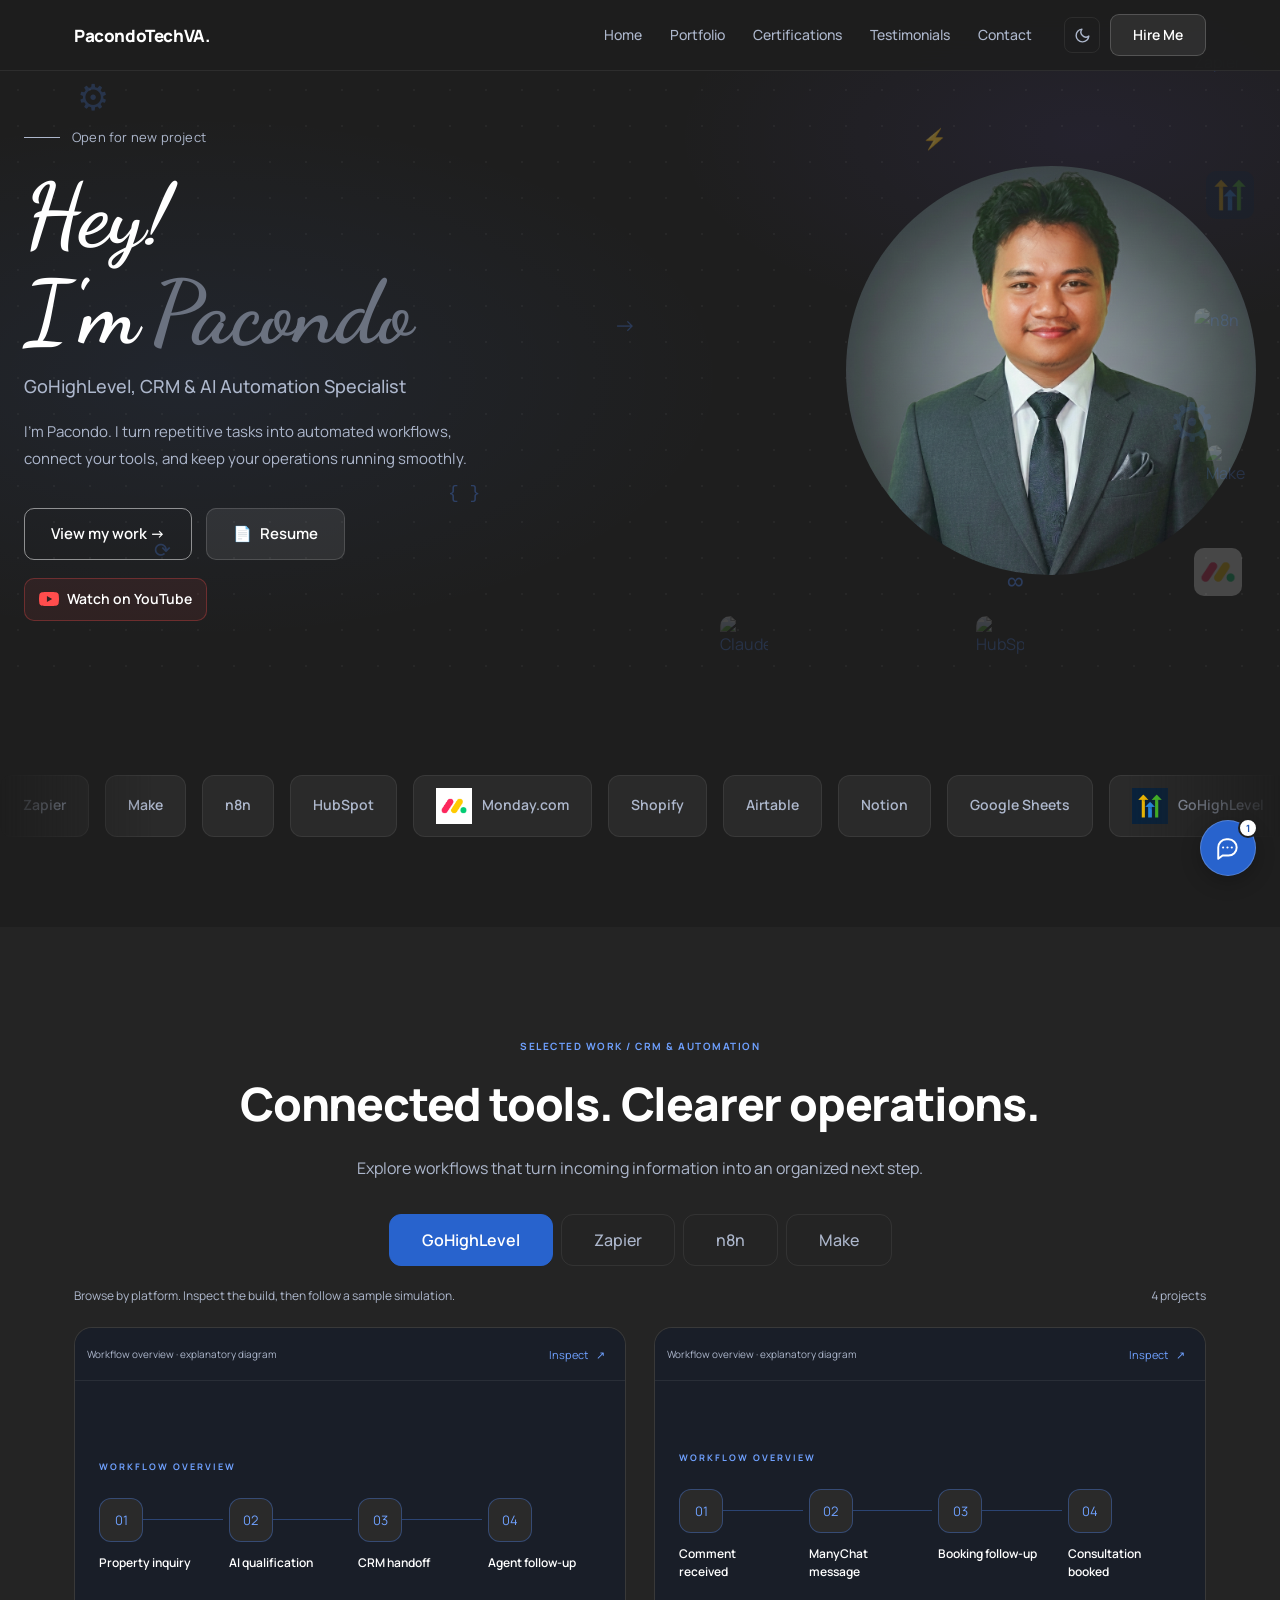
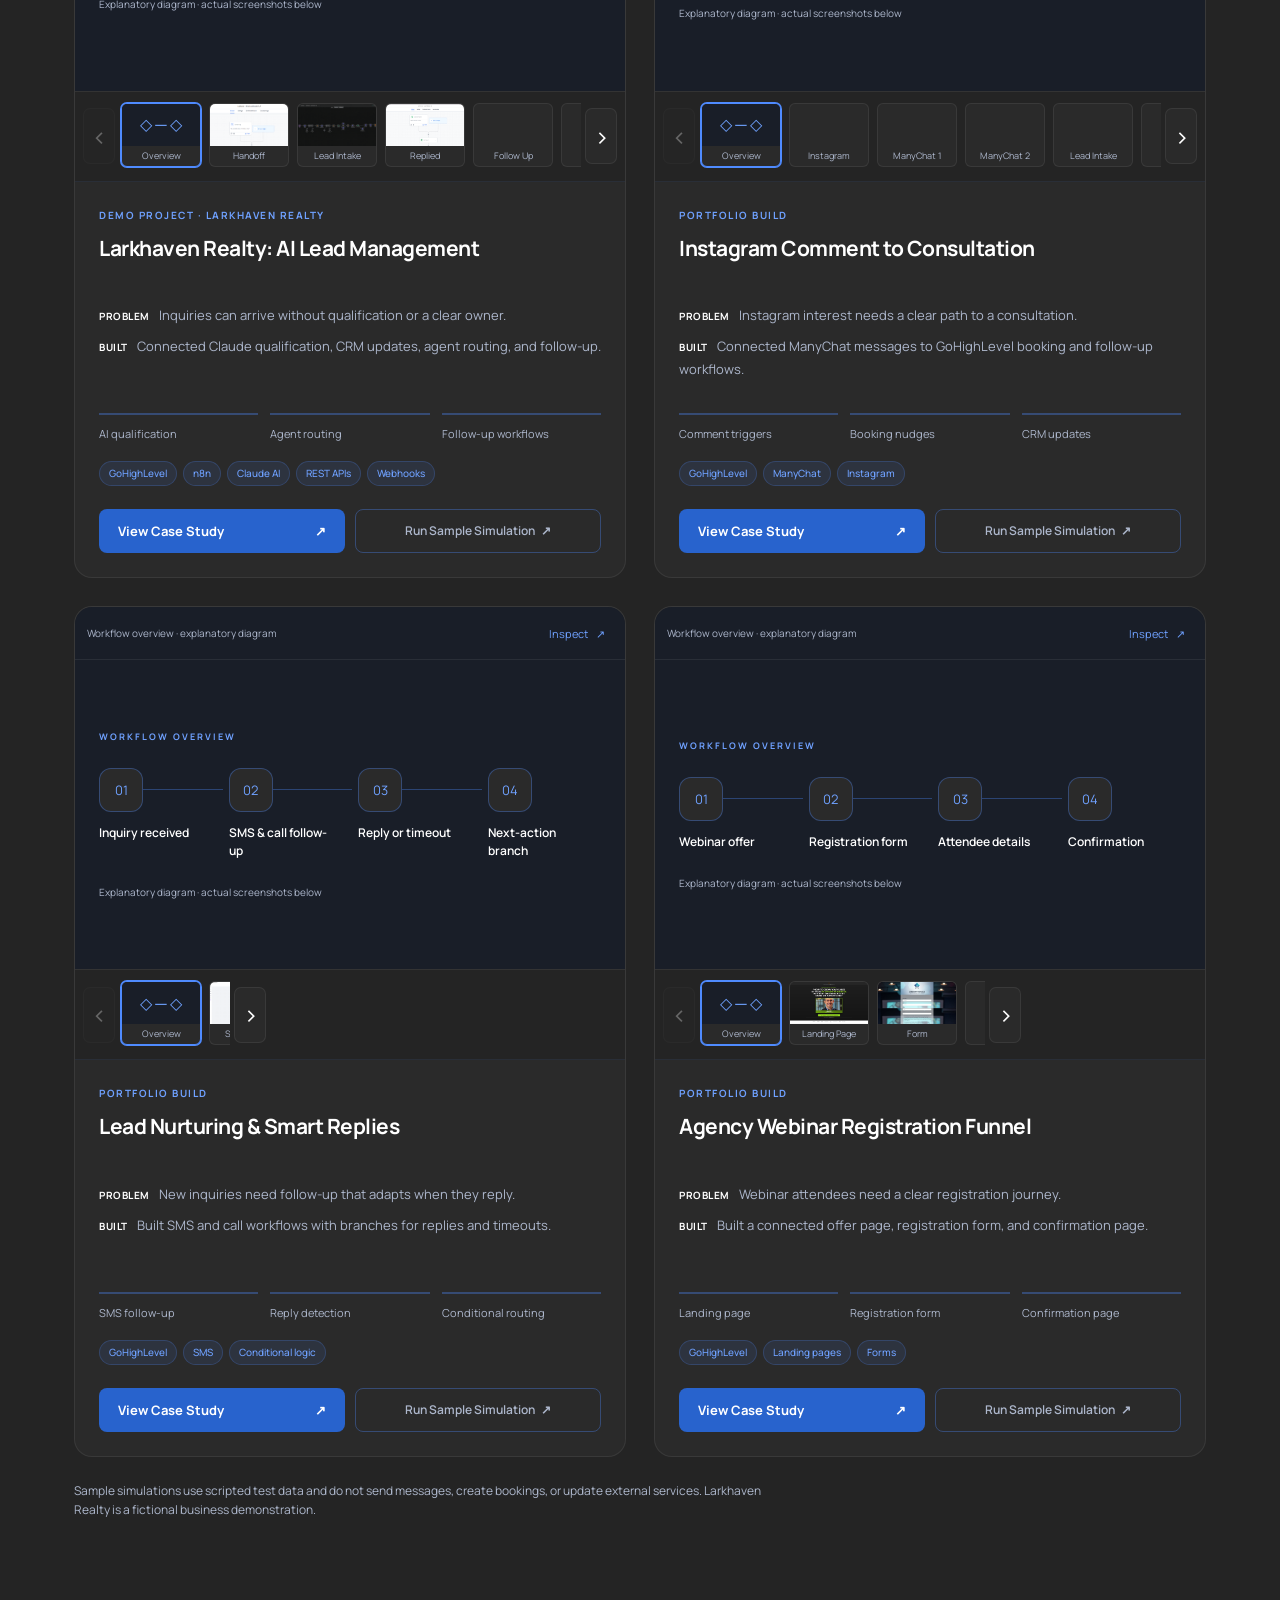
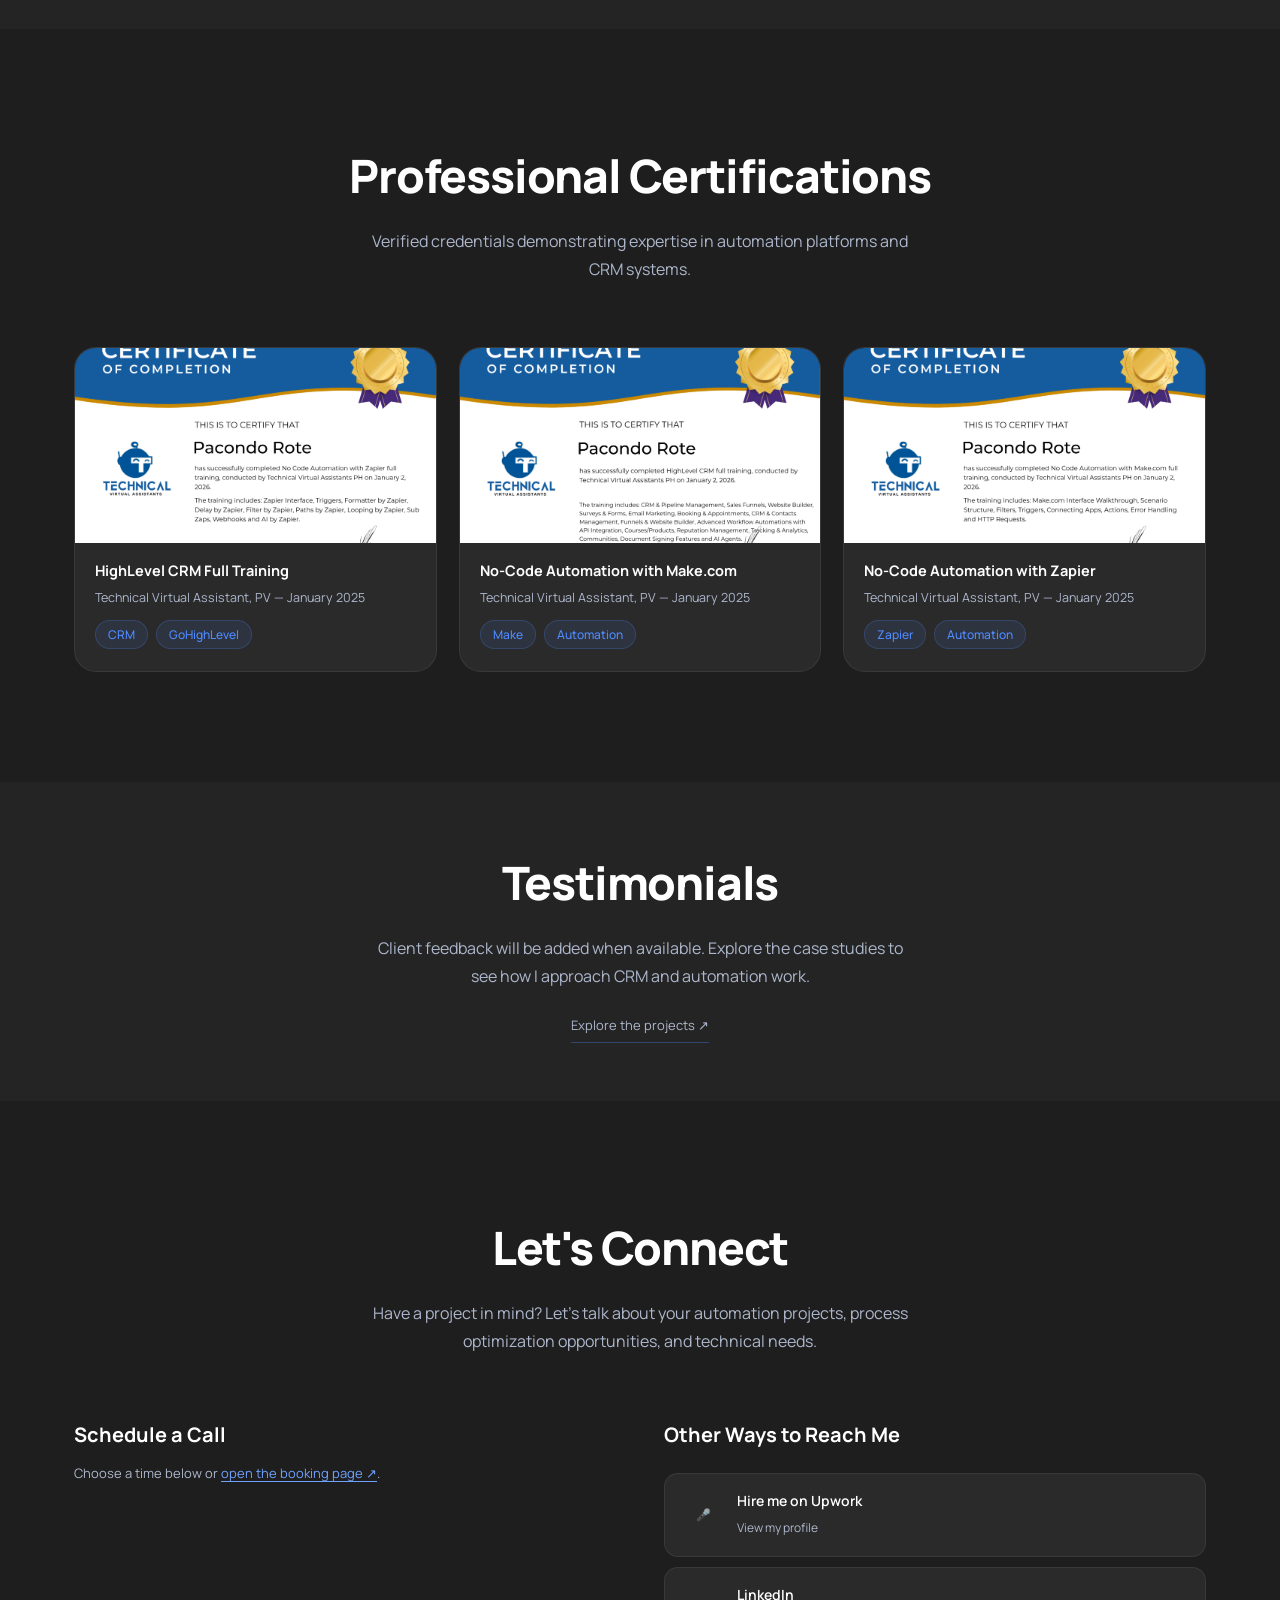
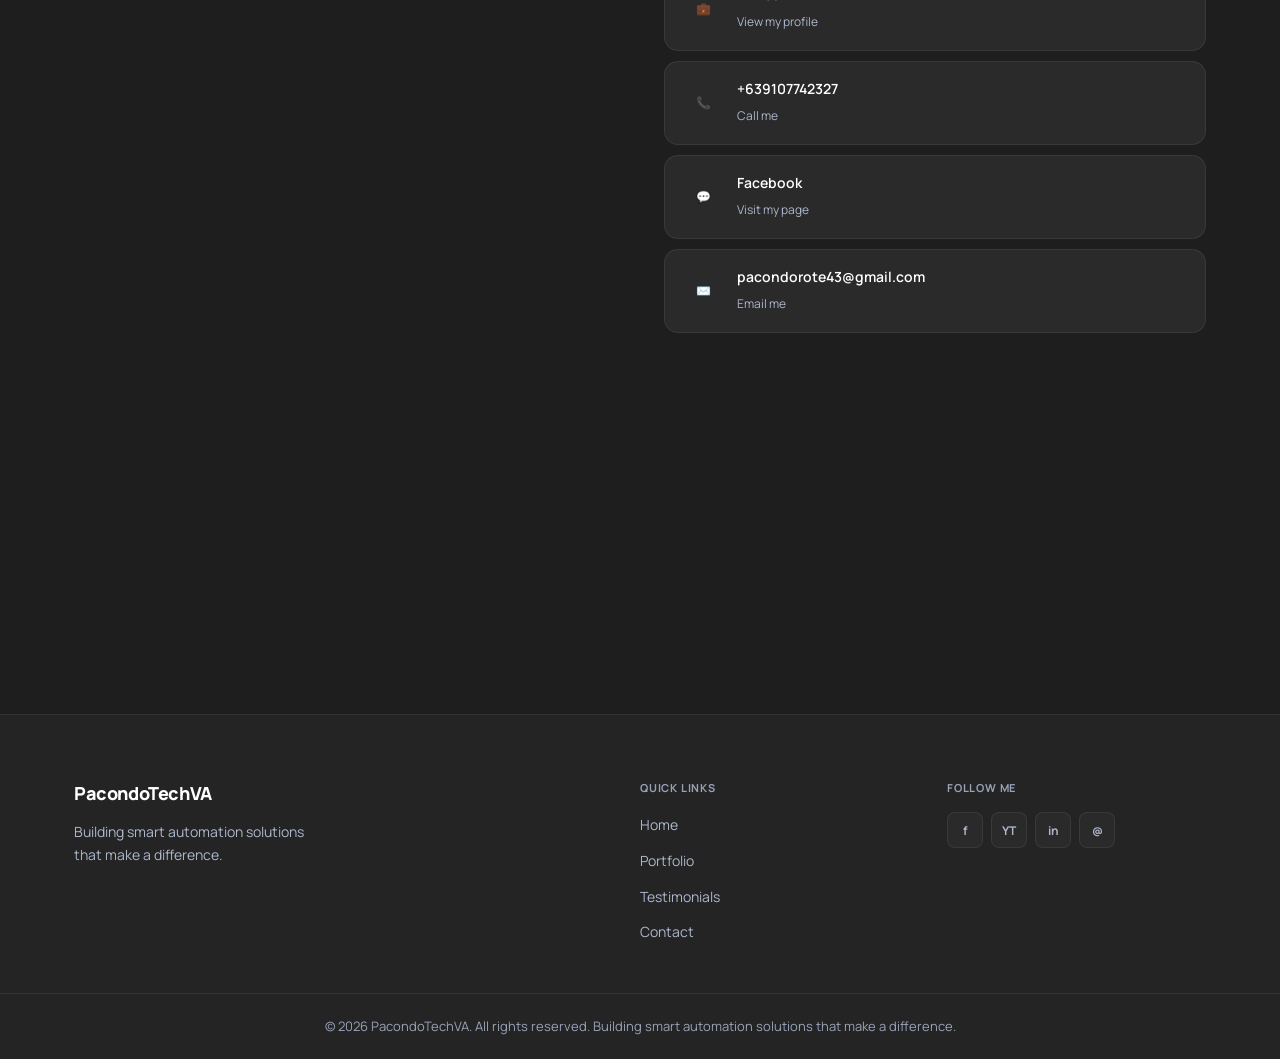
==== commit 907ce99c: "Update branded AI chat popup and animate launcher" ====
--- a/index.html
+++ b/index.html
@@ -6,7 +6,7 @@
   <title>PacondoTechVA | GoHighLevel, CRM &amp; AI Automation Specialist</title>
   <meta name="description" content="Explore Pacondo’s GoHighLevel, n8n, Make, and Zapier projects: CRM workflows, AI integrations, REST APIs, and webhooks. View case studies and get in touch.">
   <link rel="icon" type="image/png" href="images/webicon.png" />
-  <link rel="stylesheet" href="css/styles.css?v=20261109-polish" />
+  <link rel="stylesheet" href="css/styles.css?v=20261111-chat-attention" />
   <link rel="stylesheet" href="css/playground.css" />
   <link rel="stylesheet" href="css/project-demos.css" />
   <link rel="stylesheet" href="css/portfolio.css?v=20261109-polish" />
@@ -449,40 +449,42 @@
   <script src="js/project-demos.js?v=20261109-polish"></script>
 
   <!-- ═══════════════════ AI CHAT ═══════════════════ -->
-  <button class="chat-bubble" id="chatBubble" aria-label="Open chat">
-    <svg viewBox="0 0 24 24" fill="none" stroke="currentColor" stroke-width="2" stroke-linecap="round" stroke-linejoin="round"><path d="M21 15a2 2 0 0 1-2 2H7l-4 4V5a2 2 0 0 1 2-2h14a2 2 0 0 1 2 2z"/></svg>
-    <span class="chat-bubble-dot"></span>
-  </button>
-
-  <div class="chat-window" id="chatWindow" role="dialog" aria-label="Chat with Pacondo's assistant">
+
+
+  <div class="chat-window chat-idle" id="chatWindow" role="dialog" aria-label="Chat with Pacondo's assistant" aria-hidden="true" inert>
     <div class="chat-header">
       <div class="chat-header-info">
-        <div class="chat-avatar">P</div>
+        <div class="chat-avatar" aria-hidden="true"></div>
         <div>
-          <div class="chat-name">Pacondo's Assistant</div>
-          <div class="chat-status"><span class="chat-online-dot"></span> Usually replies instantly</div>
+          <div class="chat-name">Ask my AI</div>
+          <div class="chat-status"><span class="chat-online-dot"></span> AI assistant</div>
         </div>
       </div>
       <button class="chat-close" id="chatClose" aria-label="Close chat">&times;</button>
     </div>
 
     <div class="chat-messages" id="chatMessages">
-      <div class="chat-msg bot"><span>Hey! 👋 I'm Pacondo's assistant. Ask me about his automation work, the tools he uses, or how to get in touch.</span></div>
+      <div class="chat-msg bot"><span>Explore my automation projects. Ask about my work, the tools I use, or a workflow you want to build.</span></div>
       <div class="chat-suggestions" id="chatSuggestions">
-        <button class="chat-chip">What does Pacondo do?</button>
-        <button class="chat-chip">What tools does he use?</button>
-        <button class="chat-chip">How do I hire him?</button>
+        <button class="chat-chip">What has Pacondo built?</button>
+        <button class="chat-chip">Can he automate my follow-ups?</button>
+        <button class="chat-chip">How can I work with him?</button>
       </div>
     </div>
 
     <div class="chat-input-row">
-      <input type="text" class="chat-input" id="chatInput" placeholder="Type a message…" autocomplete="off" maxlength="500" />
+      <input type="text" class="chat-input" id="chatInput" aria-label="Message Pacondo's assistant" placeholder="Ask about my work…" autocomplete="off" maxlength="500" />
       <button class="chat-send" id="chatSend" aria-label="Send">
-        <svg viewBox="0 0 24 24" fill="none" stroke="currentColor" stroke-width="2" stroke-linecap="round" stroke-linejoin="round"><line x1="22" y1="2" x2="11" y2="13"/><polygon points="22 2 15 22 11 13 2 9 22 2"/></svg>
+        <svg viewBox="0 0 24 24" fill="none" stroke="currentColor" stroke-width="2" stroke-linecap="round" stroke-linejoin="round"><path d="M12 19V5m-6 6 6-6 6 6"/></svg>
       </button>
     </div>
   </div>
 
-  <script src="js/chat.js?v=20261028-webhook"></script>
+  <button class="chat-bubble" id="chatBubble" type="button" aria-label="Open chat with Pacondo's assistant. 1 unread welcome message." aria-controls="chatWindow" aria-expanded="false">
+    <svg class="chat-bubble-icon" width="26" height="26" viewBox="0 0 24 24" fill="none" aria-hidden="true"><path d="M20 11.5a7.5 7.5 0 0 1-7.5 7.5H7l-4 3V11.5A7.5 7.5 0 0 1 10.5 4h2a7.5 7.5 0 0 1 7.5 7.5Z" stroke="currentColor" stroke-width="1.8" stroke-linecap="round" stroke-linejoin="round"/><circle cx="7.5" cy="11.5" r="1" fill="currentColor"/><circle cx="11.5" cy="11.5" r="1" fill="currentColor"/><circle cx="15.5" cy="11.5" r="1" fill="currentColor"/></svg>
+    <span class="chat-unread" id="chatUnread" aria-hidden="true">1</span>
+  </button>
+
+  <script src="js/chat.js?v=20261111-chat-popup"></script>
 </body>
 </html>
--- a/css/styles.css
+++ b/css/styles.css
@@ -1284,35 +1284,70 @@
 ═══════════════════════════════════════════════════ */
 .chat-bubble {
   position: fixed;
-  bottom: 28px; right: 28px;
+  right: 24px; bottom: calc(24px + env(safe-area-inset-bottom));
+  display: grid; place-items: center;
   width: 56px; height: 56px;
+  border: 1px solid rgba(255,255,255,.2);
   border-radius: 50%;
-  background: var(--accent);
+  background: var(--button-bg);
   color: #fff;
-  display: flex; align-items: center; justify-content: center;
-  cursor: pointer;
-  border: none;
-  box-shadow: 0 4px 20px rgba(0,0,0,0.35);
+  box-shadow: 0 6px 20px rgba(0,0,0,.24);
   z-index: 9999;
-  transition: transform 0.2s, opacity 0.2s;
-}
-.chat-bubble svg { width: 24px; height: 24px; }
-.chat-bubble:hover { transform: scale(1.1); }
-.chat-bubble.hide { opacity: 0; pointer-events: none; transform: scale(0.8); }
-.chat-bubble-dot {
+  transition: background .2s, transform .2s, opacity .2s, box-shadow .2s;
+}
+.chat-bubble-icon { width: 26px; height: 26px; }
+/* Draw attention in short bursts while keeping the button easy to click. */
+@media (prefers-reduced-motion: no-preference) {
+  .chat-bubble::before,
+  .chat-bubble::after {
+    content: '';
+    position: absolute;
+    inset: -2px;
+    border: 2px solid var(--accent);
+    border-radius: inherit;
+    opacity: 0;
+    pointer-events: none;
+  }
+  .chat-bubble:not(.hide):not(:hover):not(:focus-visible)::before,
+  .chat-bubble:not(.hide):not(:hover):not(:focus-visible)::after {
+    animation: chatHalo 6s ease-out infinite;
+    animation-delay: .8s;
+  }
+  .chat-bubble:not(.hide):not(:hover):not(:focus-visible)::after { animation-delay: 1.4s; }
+  .chat-bubble:not(.hide):not(:hover):not(:focus-visible) .chat-bubble-icon {
+    animation: chatNudge 6s ease-in-out 1.2s infinite;
+  }
+}
+@keyframes chatHalo {
+  0% { transform: scale(.95); opacity: .5; }
+  32%, 100% { transform: scale(1.45); opacity: 0; }
+}
+@keyframes chatNudge {
+  0%, 7%, 14%, 100% { transform: translateY(0) rotate(0); }
+  3.5% { transform: translateY(-5px) rotate(-8deg); }
+  10.5% { transform: translateY(-3px) rotate(6deg); }
+}
+.chat-bubble:hover { background: var(--button-hover); transform: translateY(-2px); box-shadow: 0 8px 22px rgba(0,0,0,.3); }
+.chat-bubble:focus-visible { outline: 3px solid var(--accent-h); outline-offset: 4px; }
+.chat-bubble.hide { opacity: 0; pointer-events: none; transform: scale(.9); }
+.chat-unread {
   position: absolute;
-  top: 6px; right: 6px;
-  width: 10px; height: 10px;
-  border-radius: 50%;
-  background: #22c55e;
-  border: 2px solid var(--accent);
+  top: -3px; right: -3px;
+  display: grid; place-items: center;
+  min-width: 20px; height: 20px;
+  padding: 0 4px;
+  border: 2px solid var(--bg);
+  border-radius: 999px;
+  background: #fff;
+  color: #2458b3;
+  font-size: 10px; font-weight: 700; line-height: 1;
 }
 
 .chat-window {
   position: fixed;
-  bottom: 96px; right: 28px;
+  bottom: calc(24px + env(safe-area-inset-bottom)); right: 24px;
   width: 350px;
-  height: 480px;
+  height: min(480px, calc(100dvh - 48px));
   border-radius: 16px;
   background: var(--bg-card);
   border: 1px solid var(--border);
@@ -1439,6 +1474,46 @@
 .chat-send svg { width: 16px; height: 16px; }
 
 @media (max-width: 420px) {
-  .chat-window { width: calc(100vw - 24px); right: 12px; bottom: 84px; height: 70vh; }
-  .chat-bubble { right: 16px; bottom: 16px; }
-}
+  .chat-window { width: calc(100% - 24px); right: 12px; bottom: calc(12px + env(safe-area-inset-bottom)); height: min(480px, calc(100dvh - 36px)); }
+  .chat-bubble { width: 52px; height: 52px; right: 16px; bottom: calc(16px + env(safe-area-inset-bottom)); }
+}
+/* Prominent, reference-inspired AI card. */
+.chat-window {
+  width: 320px;
+  background: var(--bg);
+  border: 1px solid var(--border-h);
+  border-top-color: var(--accent);
+  border-radius: 24px;
+  box-shadow: 0 20px 65px rgba(0,0,0,.3);
+  color: var(--txt);
+}
+.chat-header { padding: 22px 20px 14px; background: transparent; }
+.chat-header-info { gap: 9px; }
+.chat-avatar { width: 11px; height: 11px; background: var(--accent); box-shadow: 0 0 0 2px var(--border-h); }
+.chat-name { font-size: 20px; font-weight: 800; letter-spacing: -.6px; }
+.chat-status { font-size: 10px; color: var(--txt-2); opacity: 1; margin-top: 3px; }
+.chat-online-dot { background: var(--txt-2); width: 6px; height: 6px; }
+.chat-close { color: var(--txt-2); padding: 4px; }
+.chat-chip { border-color: var(--border); color: var(--txt); text-align: left; line-height: 1.4; }
+.chat-chip:hover { background: var(--bg-card-h); border-color: var(--accent); color: var(--accent); }
+.chat-input-row { margin: 0 18px 18px; padding: 5px; border: 0; border-radius: 30px; background: var(--bg-card); }
+.chat-input { width: 0; min-width: 0; background: transparent; border: 0; font-size: 14px; padding: 10px 14px; }
+.chat-input::placeholder { color: var(--txt-2); opacity: 1; }
+.chat-input-row:focus-within { outline: 2px solid var(--accent); outline-offset: 3px; }
+.chat-send { width: 40px; height: 40px; background: var(--button-bg); color: #fff; }
+.chat-msg.user span { background: var(--button-bg); color: #fff; }
+.chat-chip:focus-visible, .chat-close:focus-visible, .chat-send:focus-visible { outline: 2px solid var(--accent); outline-offset: 3px; }
+.chat-idle { height: auto; max-height: calc(100dvh - 48px); overflow-y: auto; padding-bottom: 20px; }
+.chat-idle .chat-messages { display: contents; }
+.chat-idle .chat-msg.bot { order: 1; max-width: none; padding: 0 20px 16px; }
+.chat-idle .chat-msg.bot span { padding: 0; border-radius: 0; background: transparent; color: var(--txt-2); font-size: 14px; line-height: 1.5; }
+.chat-idle .chat-input-row { order: 2; margin-bottom: 12px; }
+.chat-idle .chat-suggestions { order: 3; padding: 0 18px; flex-direction: column; gap: 7px; }
+.chat-idle .chat-chip { padding: 8px 12px; font-size: 12px; }
+@media (max-width: 420px) {
+  .chat-window { width: min(320px, calc(100% - 24px)); }
+  .chat-idle { height: auto; max-height: calc(100dvh - 24px); }
+}
+@media (prefers-reduced-motion: reduce) {
+  .chat-window, .chat-bubble, .chat-send { transition: none; }
+}
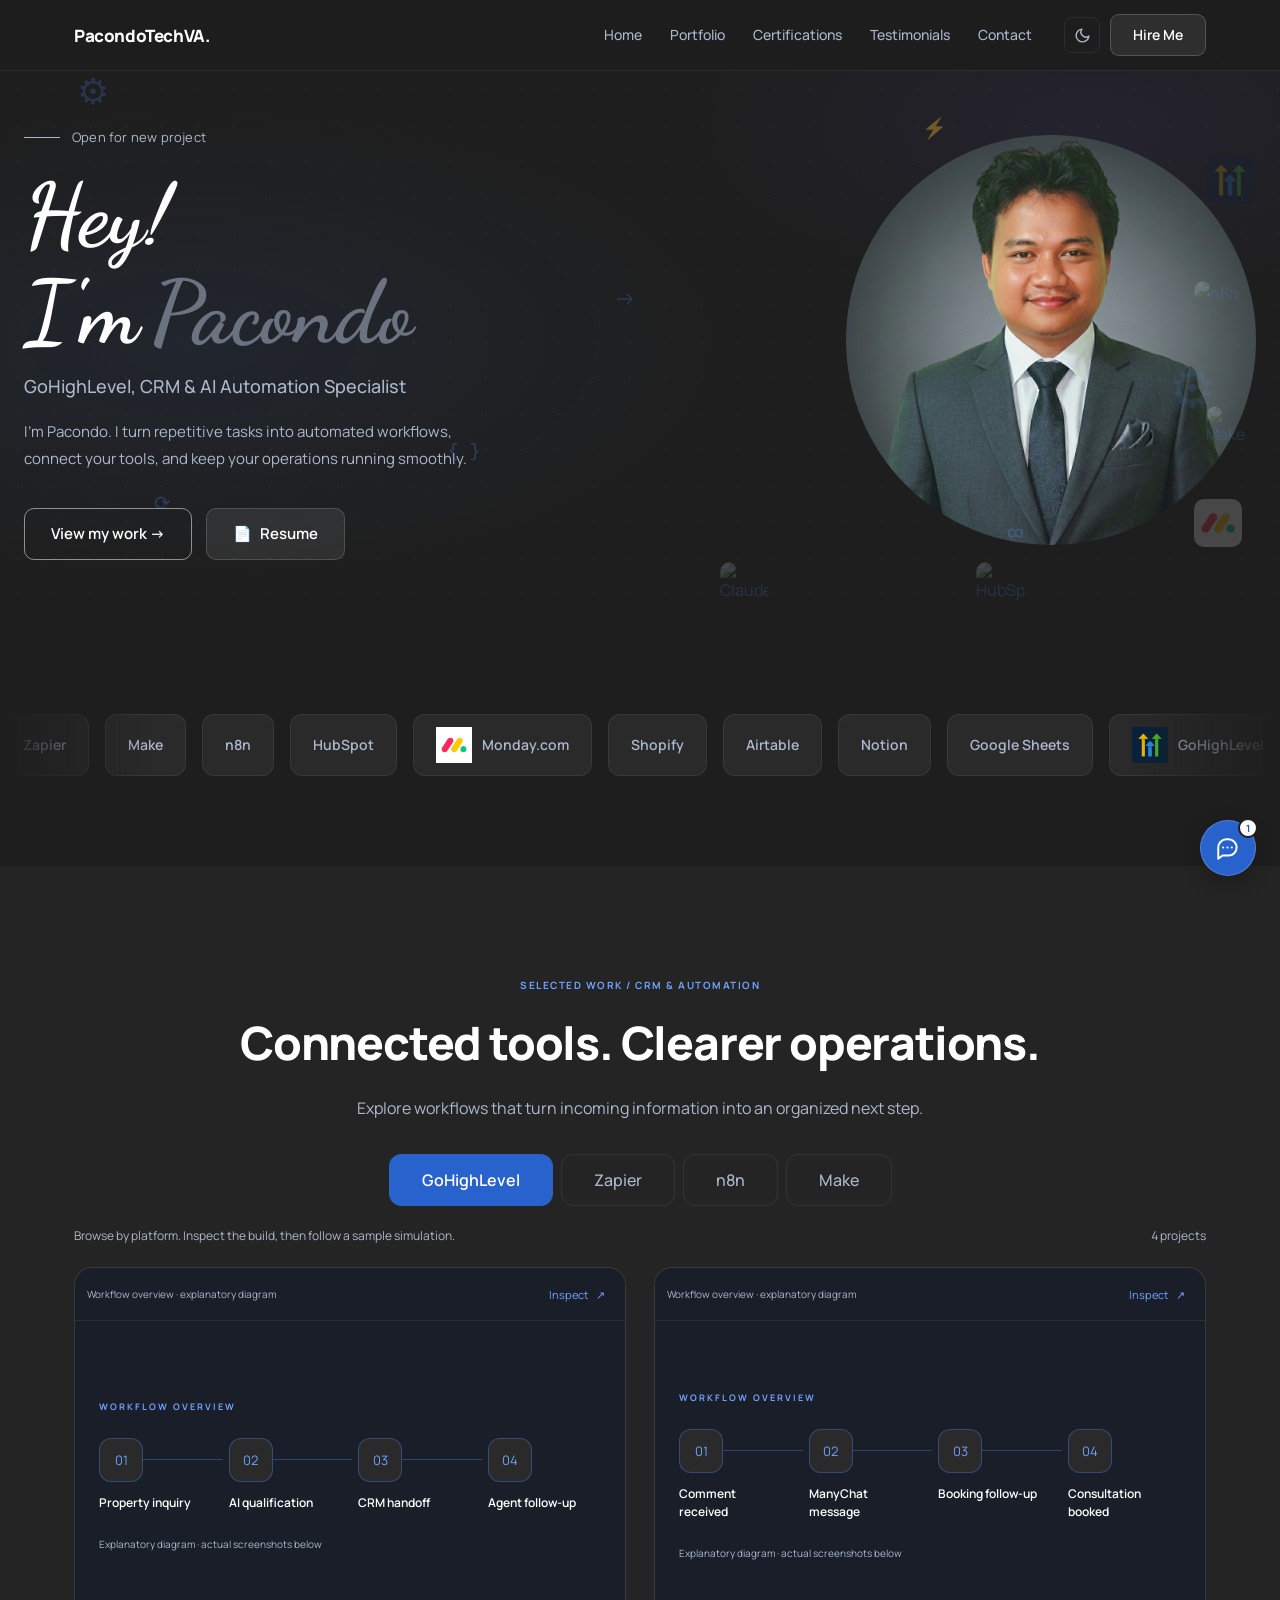
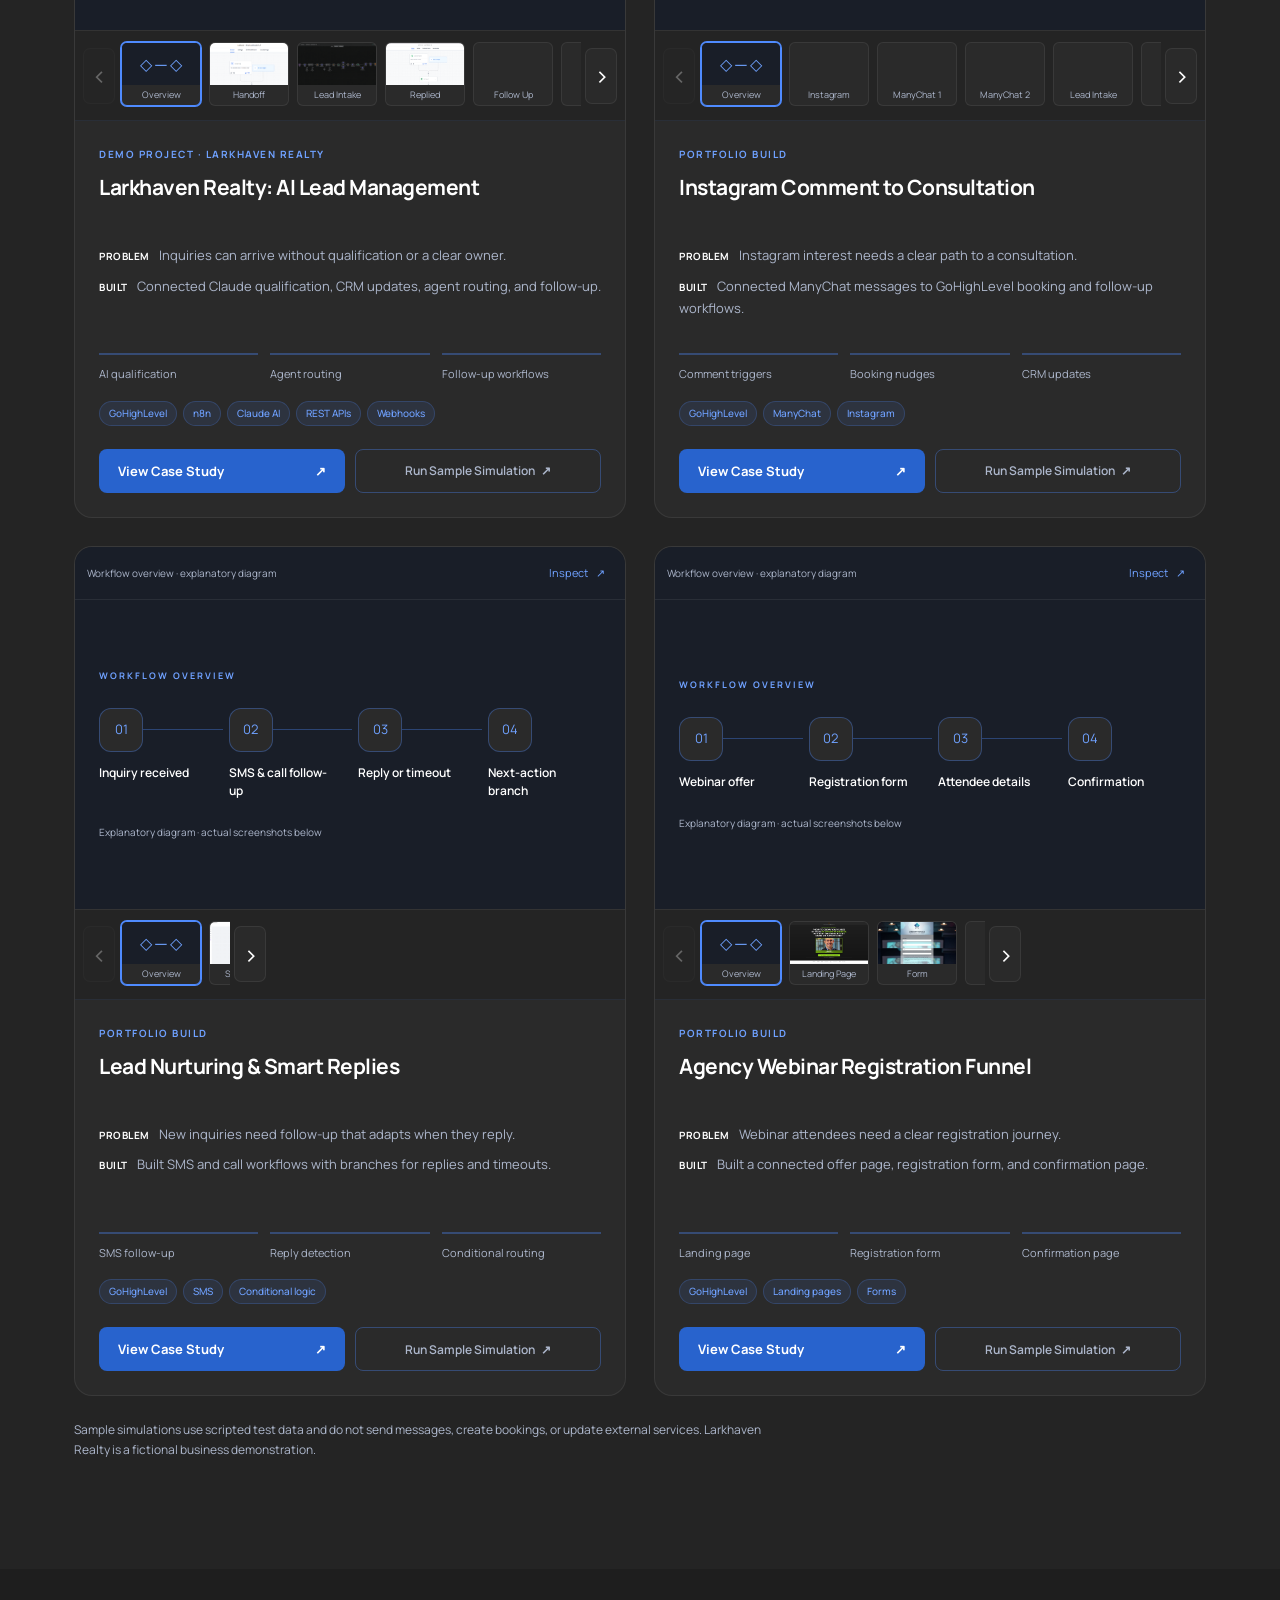
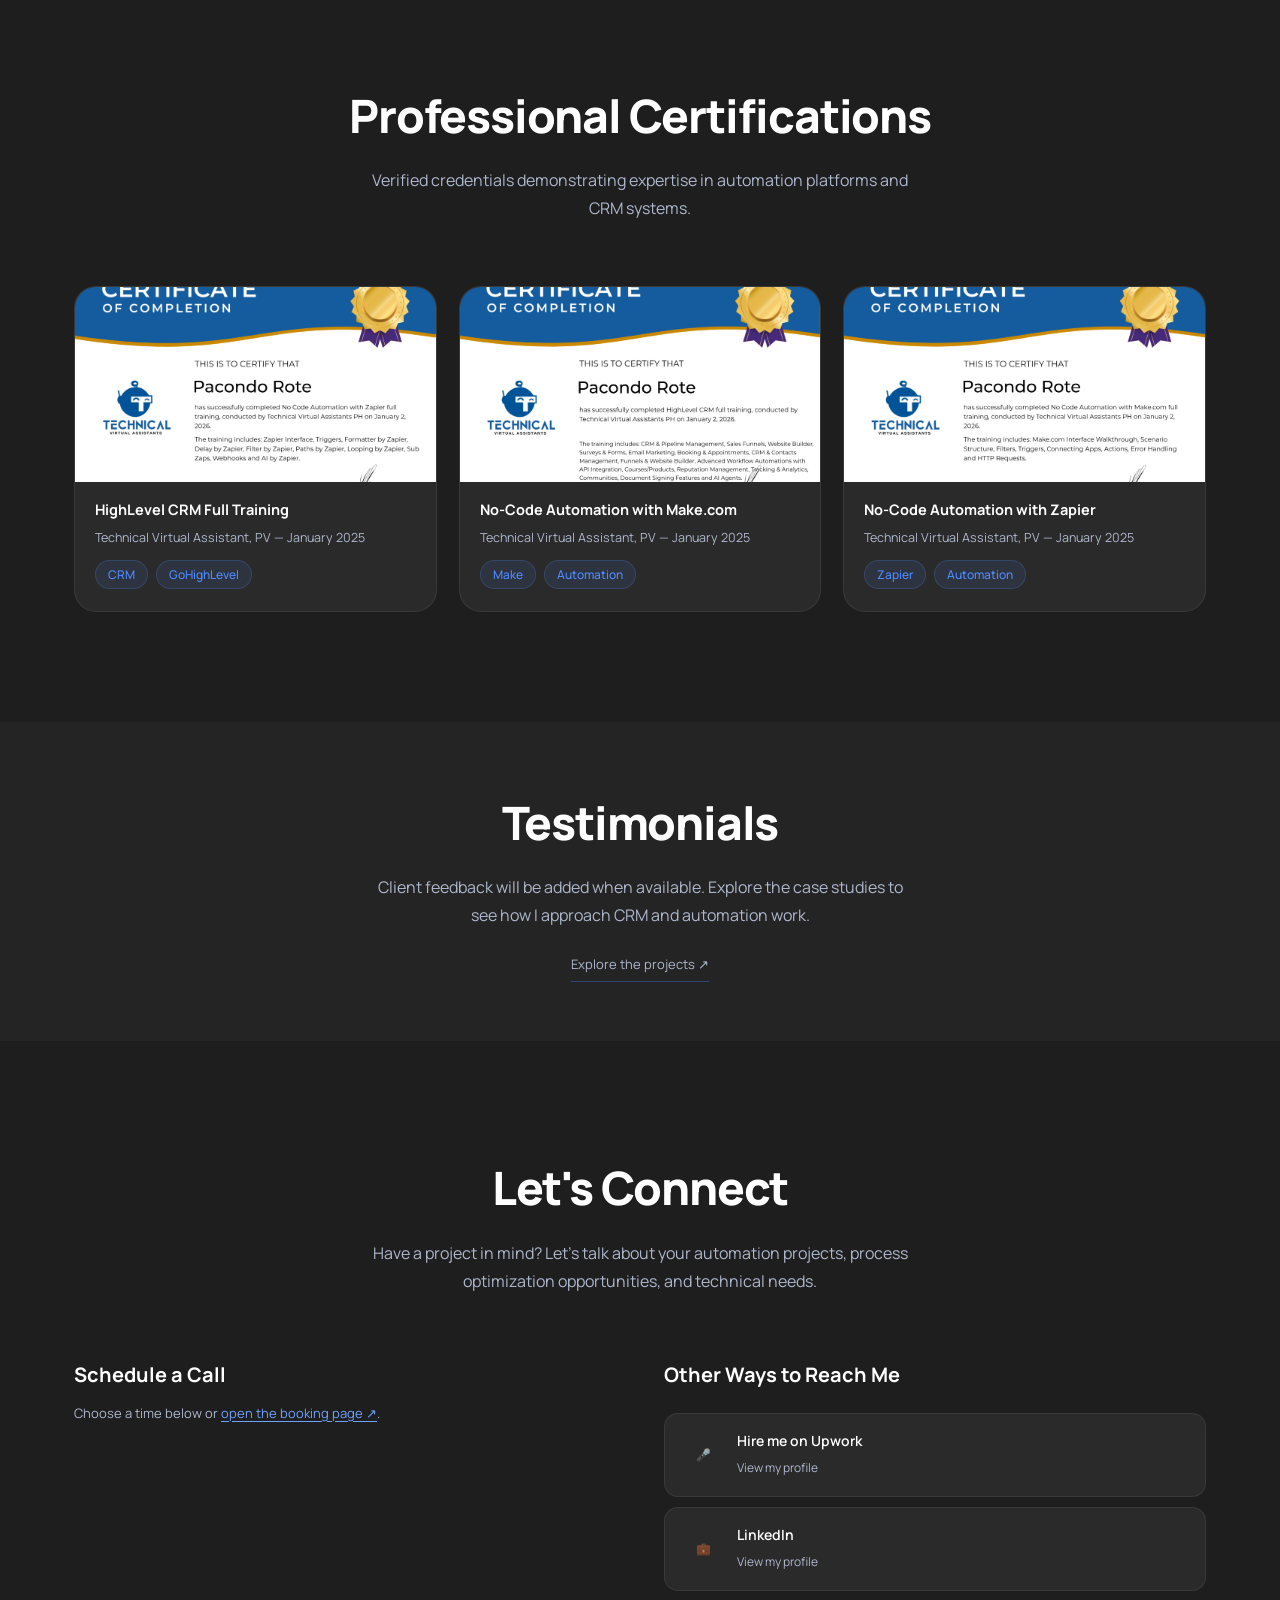
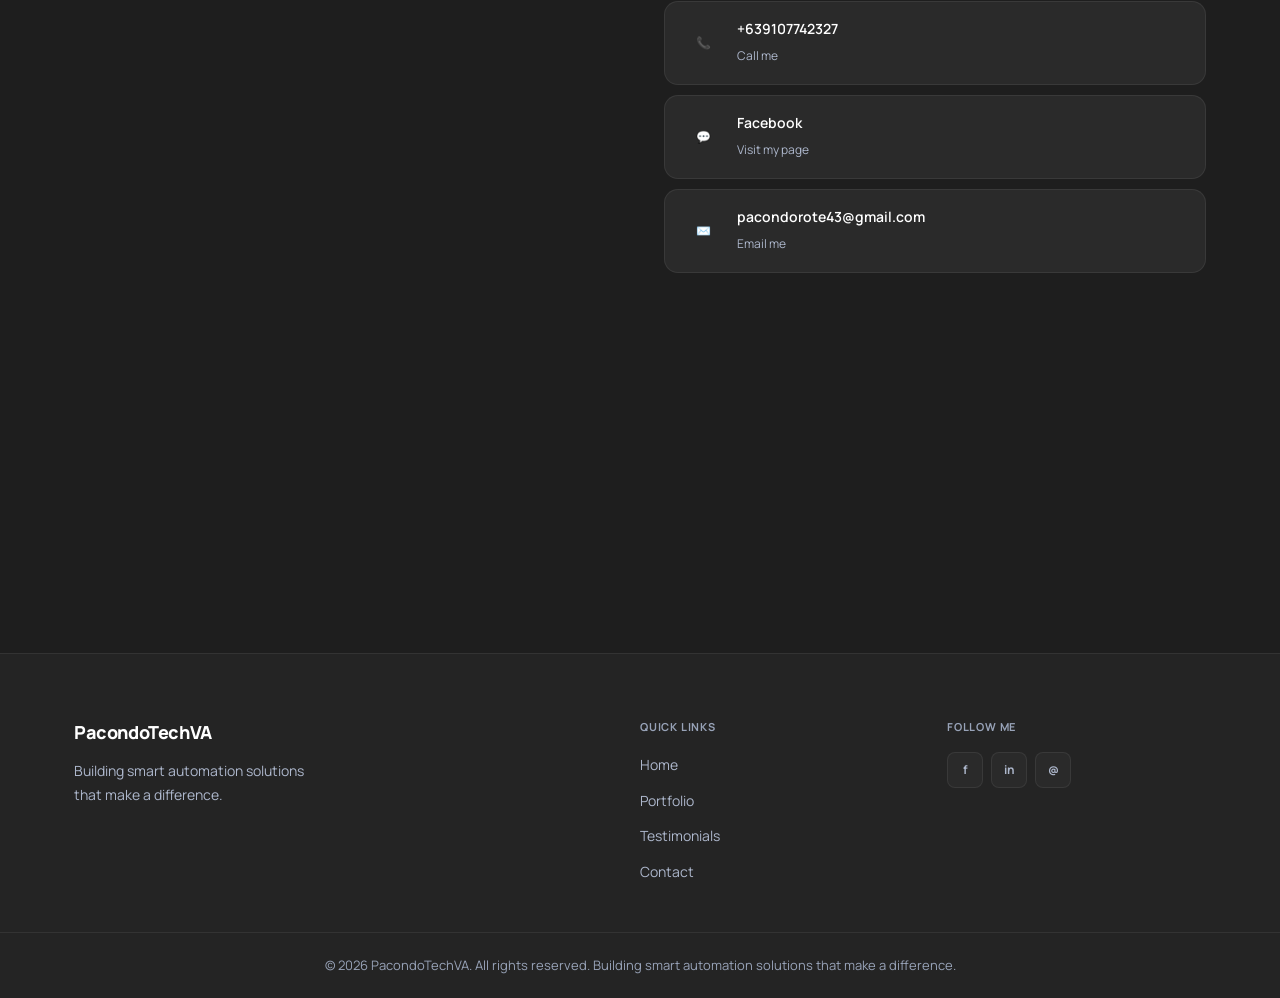
==== commit 15858bd9: "Updated portfolio website" ====
--- a/index.html
+++ b/index.html
@@ -79,10 +79,12 @@
           <!-- REPLACE href with your actual resume link -->
           <a href="#" class="btn-outline" id="resumeBtn"><span class="btn-resume-icon">&#128196;</span> Resume</a>
         </div>
+        <!-- YouTube link hidden until videos are available. Uncomment to restore.
         <a href="https://www.youtube.com/@pacondorote5349" class="hero-youtube" target="_blank" rel="noopener noreferrer">
           <svg width="20" height="20" viewBox="0 0 24 24" fill="currentColor" aria-hidden="true"><path d="M23.5 6.2a3 3 0 0 0-2.1-2.1C19.5 3.5 12 3.5 12 3.5s-7.5 0-9.4.6A3 3 0 0 0 .5 6.2 31.3 31.3 0 0 0 0 12a31.3 31.3 0 0 0 .5 5.8 3 3 0 0 0 2.1 2.1c1.9.6 9.4.6 9.4.6s7.5 0 9.4-.6a3 3 0 0 0 2.1-2.1A31.3 31.3 0 0 0 24 12a31.3 31.3 0 0 0-.5-5.8zM9.5 15.6V8.4l6.3 3.6-6.3 3.6z"/></svg>
           Watch on YouTube
         </a>
+        -->
       </div>
 
       <div class="hero-photo">
@@ -430,7 +432,9 @@
         <div class="social-row">
           <!-- REPLACE href values with your actual social links -->
           <a href="https://www.facebook.com/donpacondo4/" class="social-btn" aria-label="Facebook" target="_blank" rel="noopener noreferrer">f</a>
+          <!-- YouTube link hidden until videos are available. Uncomment to restore.
           <a href="https://www.youtube.com/@pacondorote5349" class="social-btn" aria-label="YouTube" target="_blank" rel="noopener noreferrer">YT</a>
+          -->
           <a href="https://www.linkedin.com/in/pacondo-rote-49840b306" class="social-btn" aria-label="LinkedIn" target="_blank" rel="noopener noreferrer">in</a>
           <a href="mailto:pacondorote43@gmail.com" class="social-btn" aria-label="Email">@</a>
         </div>
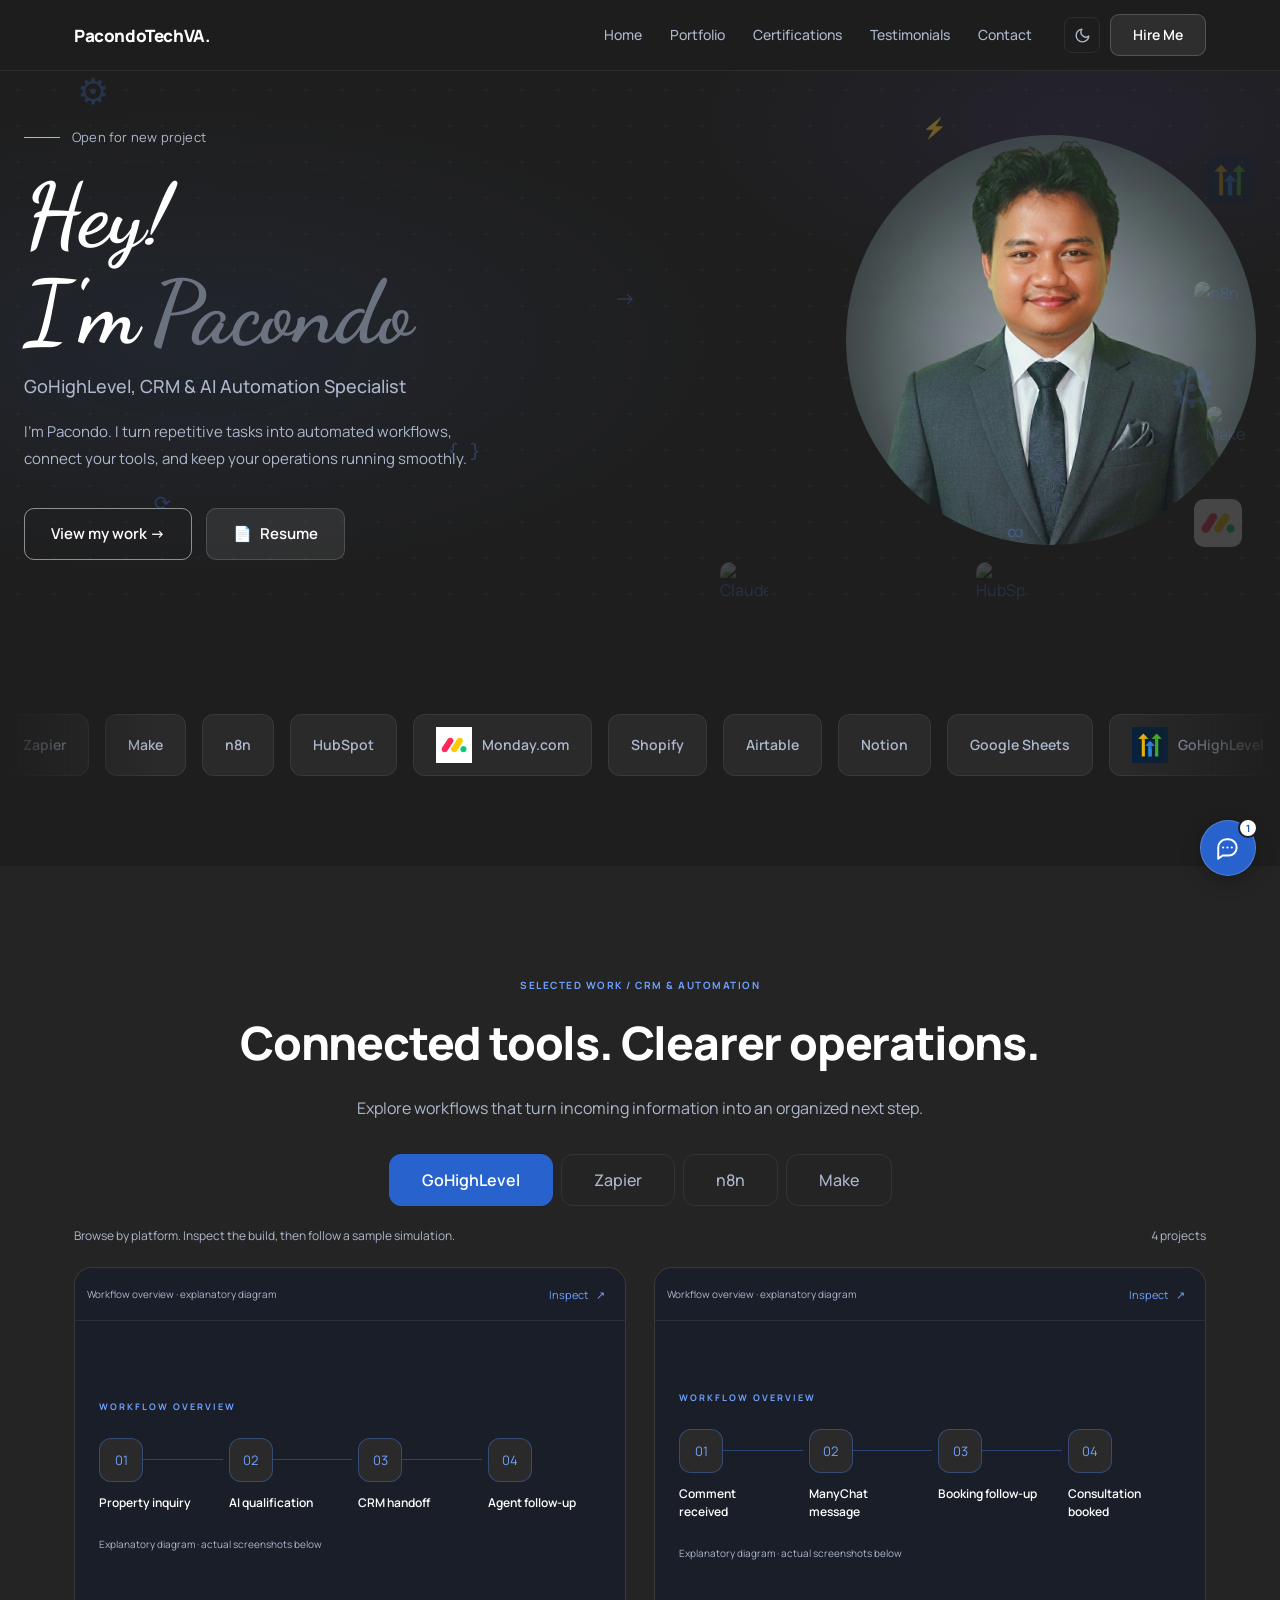
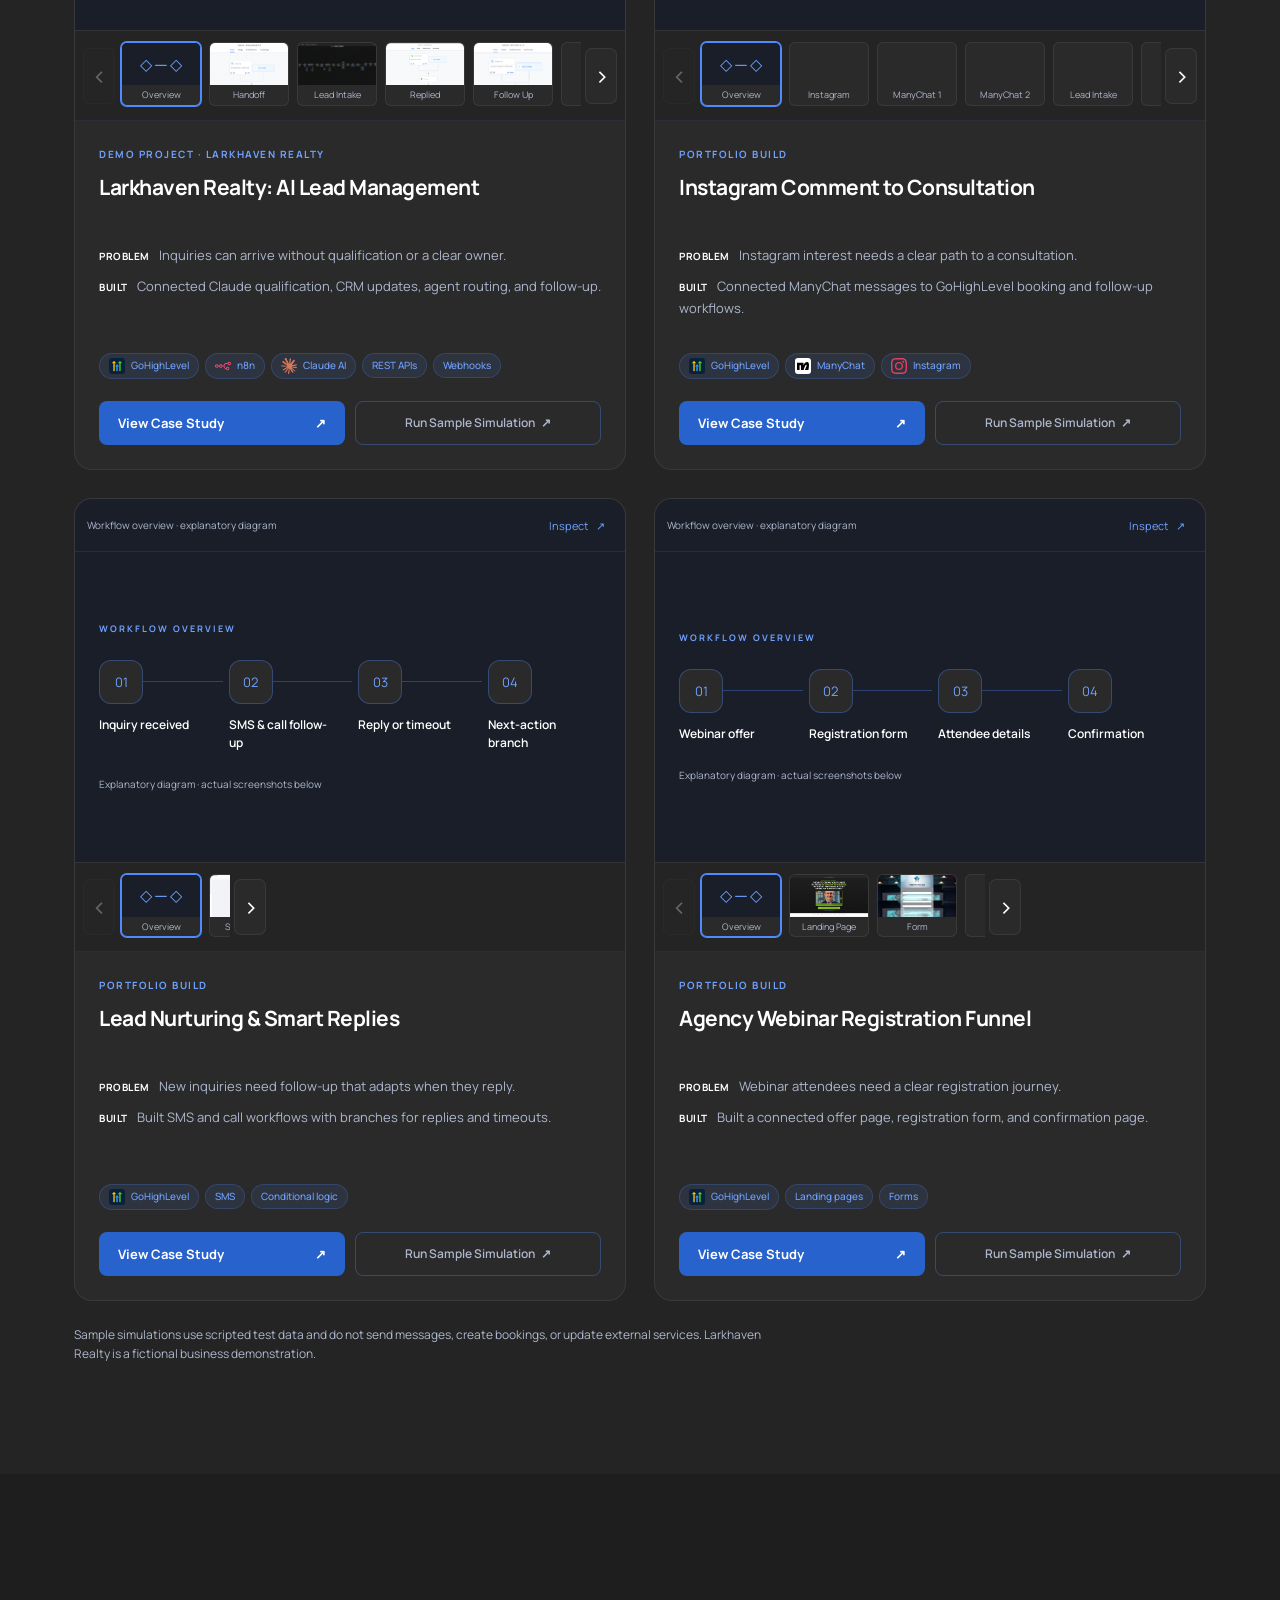
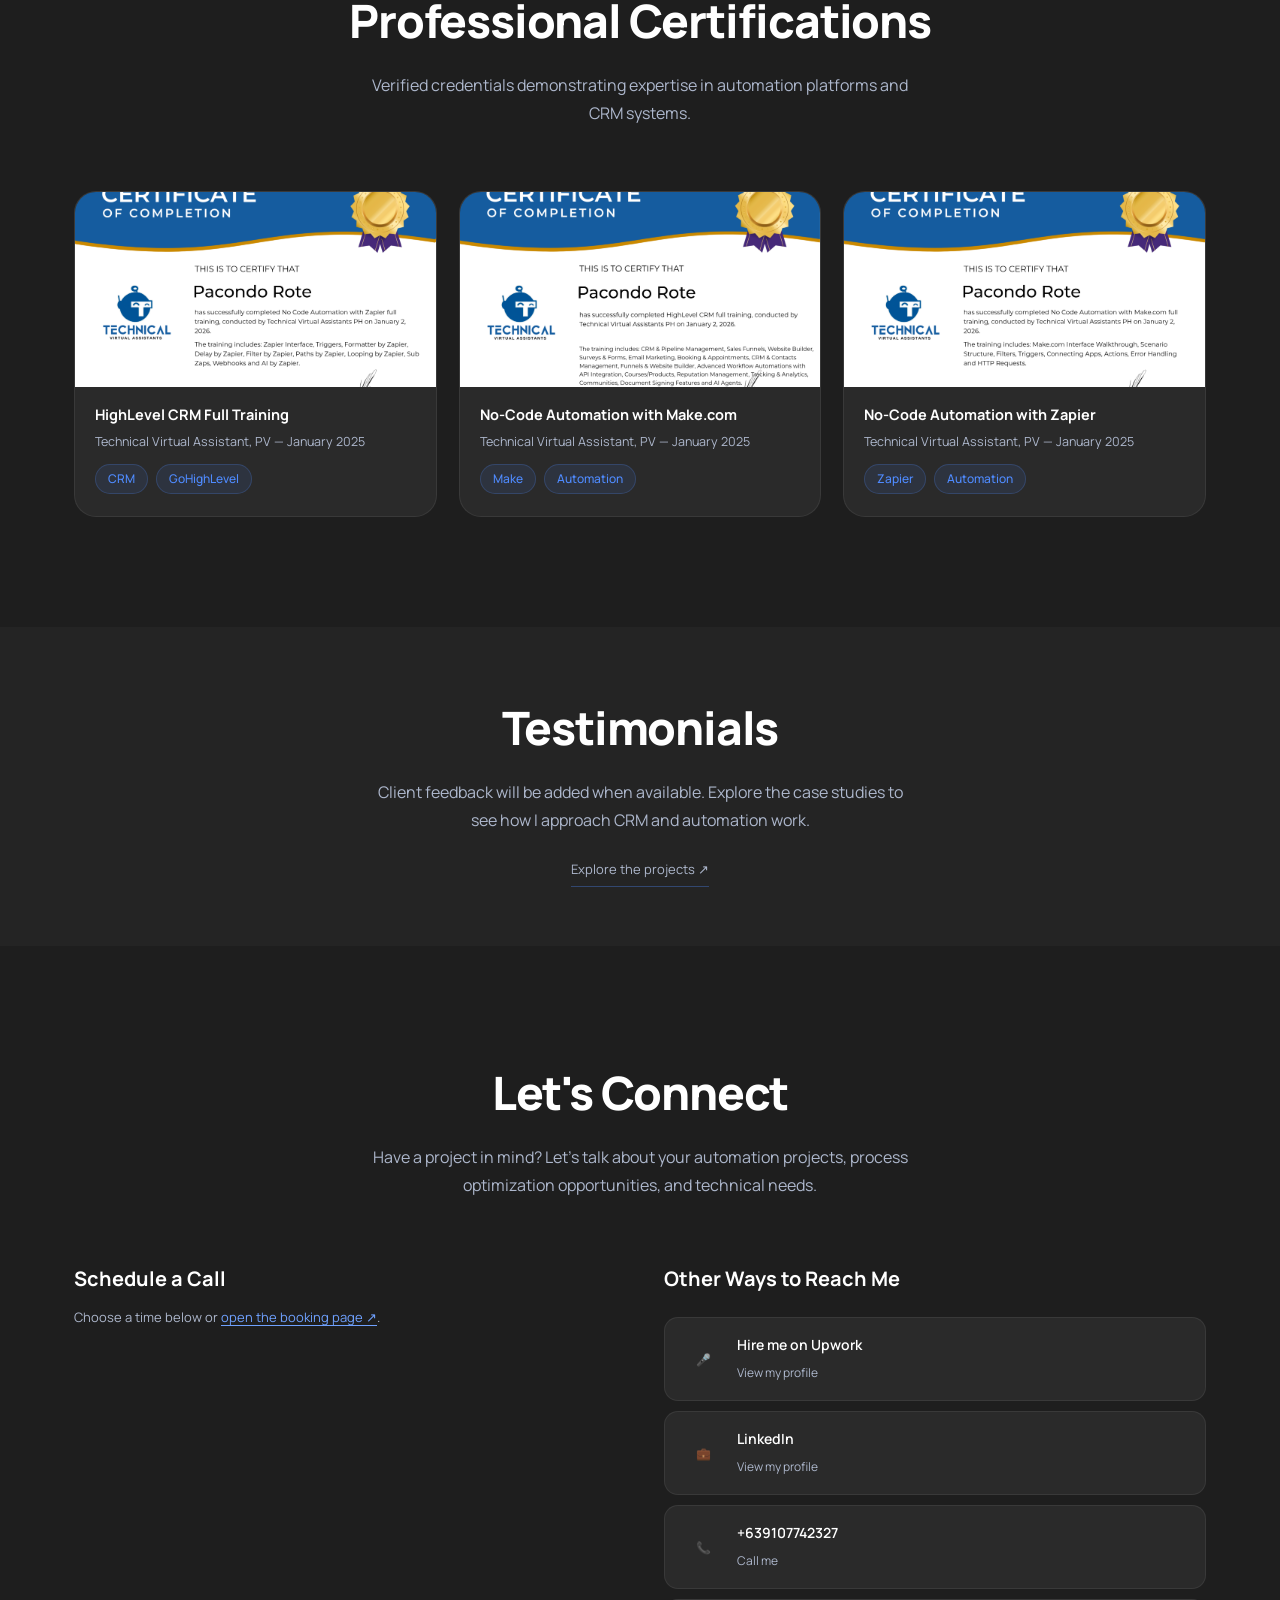
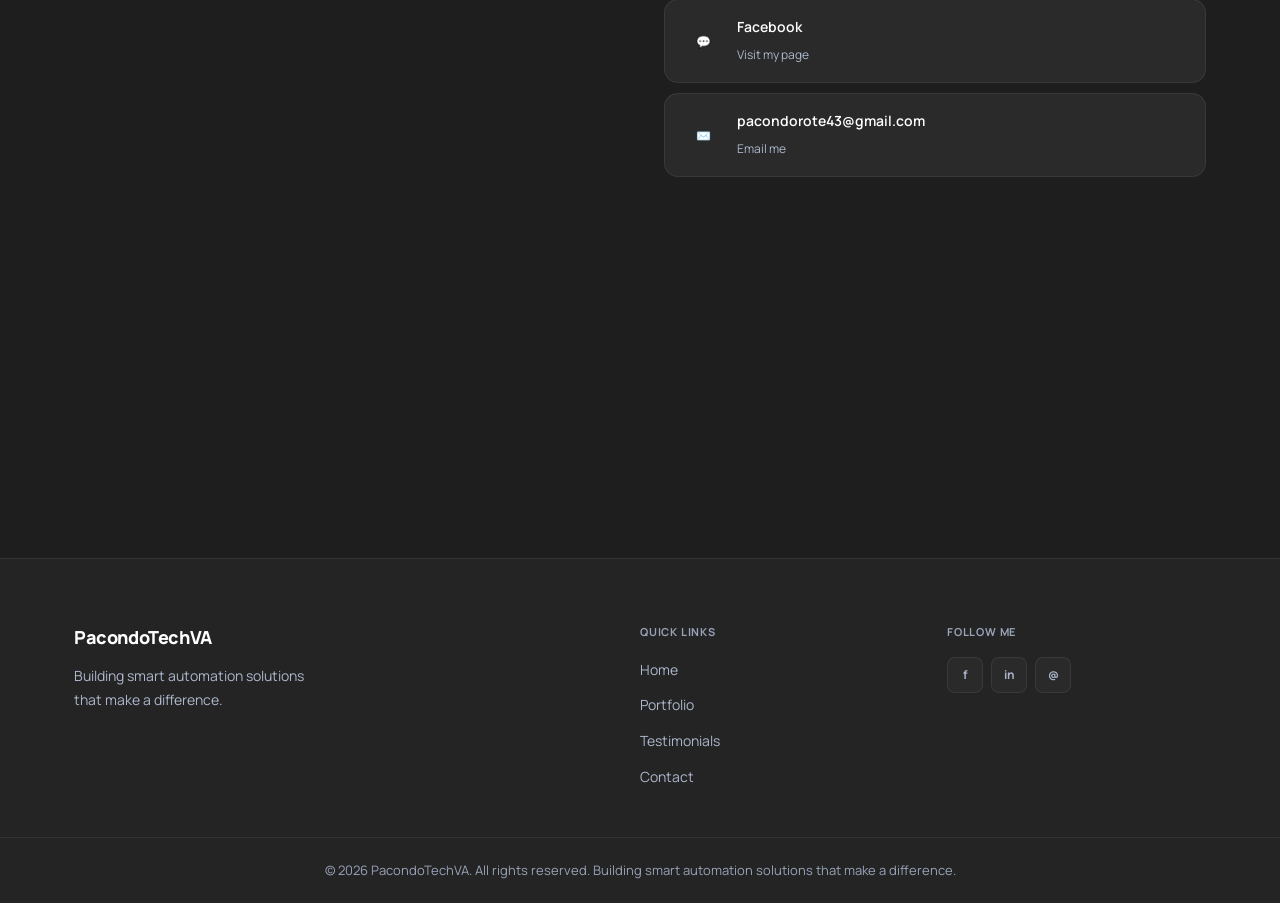
==== commit 7d12bb5c: "Add hero handwriting animation and project tool logos" ====
--- a/index.html
+++ b/index.html
@@ -6,14 +6,16 @@
   <title>PacondoTechVA | GoHighLevel, CRM &amp; AI Automation Specialist</title>
   <meta name="description" content="Explore Pacondo’s GoHighLevel, n8n, Make, and Zapier projects: CRM workflows, AI integrations, REST APIs, and webhooks. View case studies and get in touch.">
   <link rel="icon" type="image/png" href="images/webicon.png" />
-  <link rel="stylesheet" href="css/styles.css?v=20261111-chat-attention" />
+  <link rel="preload" href="images/fonts/DancingScript-Bold.ttf" as="font" type="font/ttf" crossorigin />
+  <link rel="stylesheet" href="css/styles.css?v=20261111-hero-handwriting" />
   <link rel="stylesheet" href="css/playground.css" />
   <link rel="stylesheet" href="css/project-demos.css" />
-  <link rel="stylesheet" href="css/portfolio.css?v=20261109-polish" />
+  <link rel="stylesheet" href="css/portfolio.css?v=20261111-tool-logos" />
   <link rel="stylesheet" href="css/image-viewer.css" />
+  <script src="js/hero-handwriting.js?v=20261111-handwriting" defer></script>
   <link rel="preconnect" href="https://fonts.googleapis.com" />
   <link rel="preconnect" href="https://fonts.gstatic.com" crossorigin />
-  <link href="https://fonts.googleapis.com/css2?family=Montserrat:wght@400;600&family=Dancing+Script:wght@700&display=swap" rel="stylesheet" />
+  <link href="https://fonts.googleapis.com/css2?family=Montserrat:wght@400;600&display=swap" rel="stylesheet" />
   <link href="https://fonts.googleapis.com/css2?family=Manrope:wght@400;500;600;700&display=swap" rel="stylesheet" />
 </head>
 <body>
@@ -68,7 +70,7 @@
           <span class="badge-line"></span>
           Open for new project
         </div>
-        <h1><span class="line1">Hey!</span><br /><span class="name-muted">I'm </span><span class="name-accent">Pacondo</span></h1>
+        <h1 class="hero-greeting" aria-label="Hey! I'm Pacondo"><span class="line1" data-handwriting="hey"><span class="handwriting-text">Hey!</span></span><br /><span class="name-muted" data-handwriting="im"><span class="handwriting-text">I'm </span></span><span class="name-accent" data-handwriting="pacondo"><span class="handwriting-text">Pacondo</span></span></h1>
         <p class="hero-subtitle" id="heroSubtitle">GoHighLevel, CRM &amp; AI Automation Specialist</p>
         <p class="hero-desc">
           I'm Pacondo. I turn repetitive tasks into automated workflows,
@@ -149,8 +151,8 @@
  <div class="gallery-navigation"><button class="gallery-prev" type="button" aria-label="Previous preview">&#8249;</button><div class="port-gallery-thumbs" role="group" aria-label="Select a preview"><button class="port-gallery-thumb overview-thumb active" type="button" aria-label="Show workflow overview" aria-pressed="true"><span class="overview-mini" aria-hidden="true">◇ ─ ◇</span><span>Overview</span></button><button class="port-gallery-thumb" type="button" data-full="images/GHL/Larkhaven Realty/New Lead Handoff.png" aria-label="Show New Lead Handoff" aria-pressed="false"><img src="images/GHL/Larkhaven Realty/New Lead Handoff.png" alt="New Lead Handoff" width="780" height="1143" loading="lazy" decoding="async"><span>Handoff</span></button><button class="port-gallery-thumb" type="button" data-full="images/n8n/Lead Intake.png" aria-label="Show AI Lead Intake" aria-pressed="false"><img src="images/n8n/Lead Intake.png" alt="AI Lead Intake" width="1786" height="881" loading="lazy" decoding="async"><span>Lead Intake</span></button><button class="port-gallery-thumb" type="button" data-full="images/GHL/Larkhaven Realty/lLead Replied.png" aria-label="Show Lead Replied" aria-pressed="false"><img src="images/GHL/Larkhaven Realty/lLead Replied.png" alt="Lead Replied" width="1090" height="1633" loading="lazy" decoding="async"><span>Replied</span></button><button class="port-gallery-thumb" type="button" data-full="images/GHL/Larkhaven Realty/Short Follow Up.png" aria-label="Show Short Follow Up" aria-pressed="false"><img src="images/GHL/Larkhaven Realty/Short Follow Up.png" alt="Short Follow Up" width="770" height="2363" loading="lazy" decoding="async"><span>Follow Up</span></button><button class="port-gallery-thumb" type="button" data-full="images/GHL/Larkhaven Realty/long term nurture.png" aria-label="Show Long Term Nurture" aria-pressed="false"><img src="images/GHL/Larkhaven Realty/long term nurture.png" alt="Long Term Nurture" width="763" height="2140" loading="lazy" decoding="async"><span>Nurture</span></button><button class="port-gallery-thumb" type="button" data-full="images/GHL/Larkhaven Realty/Call booked.png" aria-label="Show Call Booked" aria-pressed="false"><img src="images/GHL/Larkhaven Realty/Call booked.png" alt="Call Booked" width="947" height="1467" loading="lazy" decoding="async"><span>Booked</span></button><button class="port-gallery-thumb" type="button" data-full="images/GHL/Larkhaven Realty/Booking Link Calendar.png" aria-label="Show Booking Calendar" aria-pressed="false"><img src="images/GHL/Larkhaven Realty/Booking Link Calendar.png" alt="Booking Calendar" width="1276" height="853" loading="lazy" decoding="async"><span>Calendar</span></button><button class="port-gallery-thumb" type="button" data-full="images/GHL/Larkhaven Realty/Pipeline.png" aria-label="Show Pipeline" aria-pressed="false"><img src="images/GHL/Larkhaven Realty/Pipeline.png" alt="Pipeline" width="1690" height="791" loading="lazy" decoding="async"><span>Pipeline</span></button><button class="port-gallery-thumb" type="button" data-full="images/GHL/Larkhaven Realty/Contacts.png" aria-label="Show Contacts" aria-pressed="false"><img src="images/GHL/Larkhaven Realty/Contacts.png" alt="Contacts" width="1675" height="535" loading="lazy" decoding="async"><span>Contacts</span></button><button class="port-gallery-thumb" type="button" data-full="images/GHL/Larkhaven Realty/Sample Email.png" aria-label="Show Sample Email" aria-pressed="false"><img src="images/GHL/Larkhaven Realty/Sample Email.png" alt="Sample Email" width="1455" height="738" loading="lazy" decoding="async"><span>Email 1</span></button><button class="port-gallery-thumb" type="button" data-full="images/GHL/Larkhaven Realty/sample Email 2.png" aria-label="Show Sample Email 2" aria-pressed="false"><img src="images/GHL/Larkhaven Realty/sample Email 2.png" alt="Sample Email 2" width="1455" height="738" loading="lazy" decoding="async"><span>Email 2</span></button></div><button class="gallery-next" type="button" aria-label="Next preview">&#8250;</button></div></div>
 <div class="port-body">
             <span class="project-eyebrow">DEMO PROJECT · LARKHAVEN REALTY</span><h3>Larkhaven Realty: AI Lead Management</h3>
-            <p class="project-summary"><span><b>Problem</b> Inquiries can arrive without qualification or a clear owner.</span><span><b>Built</b> Connected Claude qualification, CRM updates, agent routing, and follow-up.</span></p><ul class="project-highlights"><li>AI qualification</li><li>Agent routing</li><li>Follow-up workflows</li></ul>
-            <div class="tag-row" aria-label="Technology stack"><span class="tag">GoHighLevel</span><span class="tag">n8n</span><span class="tag">Claude AI</span><span class="tag">REST APIs</span><span class="tag">Webhooks</span></div><div class="project-actions"><a class="case-link" href="projects/larkhaven-realty/">View Case Study <span aria-hidden="true">↗</span></a></div></div></article>
+            <p class="project-summary"><span><b>Problem</b> Inquiries can arrive without qualification or a clear owner.</span><span><b>Built</b> Connected Claude qualification, CRM updates, agent routing, and follow-up.</span></p>
+            <div class="tag-row" aria-label="Technology stack"><span class="tag tool-tag"><img src="images/ghl.jpg" alt="" width="16" height="16" loading="lazy" decoding="async">GoHighLevel</span><span class="tag tool-tag"><img src="images/tools/n8n.svg" alt="" width="16" height="16" loading="lazy" decoding="async">n8n</span><span class="tag tool-tag"><img src="images/tools/claude.svg" alt="" width="16" height="16" loading="lazy" decoding="async">Claude AI</span><span class="tag">REST APIs</span><span class="tag">Webhooks</span></div><div class="project-actions"><a class="case-link" href="projects/larkhaven-realty/">View Case Study <span aria-hidden="true">↗</span></a></div></div></article>
 
         <!-- N8N — Workflow: Larkhaven AI Lead Intake -->
         <article class="card port-card animate-up" data-demo="lead-intake" data-category="n8n" data-subcategory="workflows">
@@ -160,8 +162,8 @@
  <div class="gallery-navigation"><button class="gallery-prev" type="button" aria-label="Previous preview">&#8249;</button><div class="port-gallery-thumbs" role="group" aria-label="Select a preview"><button class="port-gallery-thumb overview-thumb active" type="button" aria-label="Show workflow overview" aria-pressed="true"><span class="overview-mini" aria-hidden="true">&#9671; &#9472; &#9671;</span><span>Overview</span></button><button class="port-gallery-thumb" type="button" data-full="images/n8n/Lead Intake.png" aria-label="Show AI Lead Intake Workflow" aria-pressed="false"><img src="images/n8n/Lead Intake.png" alt="AI Lead Intake Workflow" width="1786" height="881" loading="lazy" decoding="async"><span>Screenshot</span></button></div><button class="gallery-next" type="button" aria-label="Next preview">&#8250;</button></div></div>
 <div class="port-body">
             <span class="project-eyebrow">DEMO PROJECT · LARKHAVEN REALTY</span><h3>AI Lead Intake & Qualification</h3>
-            <p class="project-summary"><span><b>Problem</b> Raw property inquiries need context before agent outreach.</span><span><b>Built</b> Used n8n and Claude to qualify inquiries and prepare the GoHighLevel handoff.</span></p><ul class="project-highlights"><li>Inquiry capture</li><li>AI qualification</li><li>CRM handoff</li></ul>
-            <div class="tag-row" aria-label="Technology stack"><span class="tag">n8n</span><span class="tag">Claude AI</span><span class="tag">GoHighLevel</span><span class="tag">Webhooks</span></div><div class="project-actions"><a class="case-link" href="projects/larkhaven-realty/">View Case Study <span aria-hidden="true">↗</span></a></div></div></article>
+            <p class="project-summary"><span><b>Problem</b> Raw property inquiries need context before agent outreach.</span><span><b>Built</b> Used n8n and Claude to qualify inquiries and prepare the GoHighLevel handoff.</span></p>
+            <div class="tag-row" aria-label="Technology stack"><span class="tag tool-tag"><img src="images/tools/n8n.svg" alt="" width="16" height="16" loading="lazy" decoding="async">n8n</span><span class="tag tool-tag"><img src="images/tools/claude.svg" alt="" width="16" height="16" loading="lazy" decoding="async">Claude AI</span><span class="tag tool-tag"><img src="images/ghl.jpg" alt="" width="16" height="16" loading="lazy" decoding="async">GoHighLevel</span><span class="tag">Webhooks</span></div><div class="project-actions"><a class="case-link" href="projects/larkhaven-realty/">View Case Study <span aria-hidden="true">↗</span></a></div></div></article>
 
         <!-- GHL — Workflow: Instagram Comment to Booked Appointment -->
         <article class="card port-card animate-up" data-demo="instagram" data-category="ghl" data-subcategory="workflows">
@@ -171,8 +173,8 @@
  <div class="gallery-navigation"><button class="gallery-prev" type="button" aria-label="Previous preview">&#8249;</button><div class="port-gallery-thumbs" role="group" aria-label="Select a preview"><button class="port-gallery-thumb overview-thumb active" type="button" aria-label="Show workflow overview" aria-pressed="true"><span class="overview-mini" aria-hidden="true">&#9671; &#9472; &#9671;</span><span>Overview</span></button><button class="port-gallery-thumb" type="button" data-full="images/GHL/Comment to Booking/Instagram.png" aria-label="Show Instagram Comment Trigger" aria-pressed="false"><img src="images/GHL/Comment to Booking/Instagram.png" alt="Instagram Comment Trigger" width="1884" height="925" loading="lazy" decoding="async"><span>Instagram</span></button><button class="port-gallery-thumb" type="button" data-full="images/GHL/Comment to Booking/Manychatpt1.png" aria-label="Show ManyChat Part 1" aria-pressed="false"><img src="images/GHL/Comment to Booking/Manychatpt1.png" alt="ManyChat Part 1" width="1916" height="946" loading="lazy" decoding="async"><span>ManyChat 1</span></button><button class="port-gallery-thumb" type="button" data-full="images/GHL/Comment to Booking/Manychatpt2.png" aria-label="Show ManyChat Part 2" aria-pressed="false"><img src="images/GHL/Comment to Booking/Manychatpt2.png" alt="ManyChat Part 2" width="1902" height="928" loading="lazy" decoding="async"><span>ManyChat 2</span></button><button class="port-gallery-thumb" type="button" data-full="images/GHL/Comment to Booking/WF1_Lead Intake.png" aria-label="Show Lead Intake Workflow" aria-pressed="false"><img src="images/GHL/Comment to Booking/WF1_Lead Intake.png" alt="Lead Intake Workflow" width="1887" height="1600" loading="lazy" decoding="async"><span>Lead Intake</span></button><button class="port-gallery-thumb" type="button" data-full="images/GHL/Comment to Booking/WF2_Booking link + nudges.png" aria-label="Show Booking Link and Nudges Workflow" aria-pressed="false"><img src="images/GHL/Comment to Booking/WF2_Booking link + nudges.png" alt="Booking Link and Nudges Workflow" width="1915" height="1516" loading="lazy" decoding="async"><span>Booking</span></button><button class="port-gallery-thumb" type="button" data-full="images/GHL/Comment to Booking/WF3_Consult Booked.png" aria-label="Show Consult Booked Workflow" aria-pressed="false"><img src="images/GHL/Comment to Booking/WF3_Consult Booked.png" alt="Consult Booked Workflow" width="1870" height="1643" loading="lazy" decoding="async"><span>Consult</span></button><button class="port-gallery-thumb" type="button" data-full="images/GHL/Comment to Booking/Calendar.png" aria-label="Show Calendar Setup" aria-pressed="false"><img src="images/GHL/Comment to Booking/Calendar.png" alt="Calendar Setup" width="1915" height="1261" loading="lazy" decoding="async"><span>Calendar</span></button><button class="port-gallery-thumb" type="button" data-full="images/GHL/Comment to Booking/Custom Field.png" aria-label="Show Custom Fields" aria-pressed="false"><img src="images/GHL/Comment to Booking/Custom Field.png" alt="Custom Fields" width="1918" height="946" loading="lazy" decoding="async"><span>Fields</span></button><button class="port-gallery-thumb" type="button" data-full="images/GHL/Comment to Booking/Tags.png" aria-label="Show Tags" aria-pressed="false"><img src="images/GHL/Comment to Booking/Tags.png" alt="Tags" width="1918" height="946" loading="lazy" decoding="async"><span>Tags</span></button></div><button class="gallery-next" type="button" aria-label="Next preview">&#8250;</button></div></div>
 <div class="port-body">
             <span class="project-eyebrow">PORTFOLIO BUILD</span><h3>Instagram Comment to Consultation</h3>
-            <p class="project-summary"><span><b>Problem</b> Instagram interest needs a clear path to a consultation.</span><span><b>Built</b> Connected ManyChat messages to GoHighLevel booking and follow-up workflows.</span></p><ul class="project-highlights"><li>Comment triggers</li><li>Booking nudges</li><li>CRM updates</li></ul>
-            <div class="tag-row" aria-label="Technology stack"><span class="tag">GoHighLevel</span><span class="tag">ManyChat</span><span class="tag">Instagram</span></div><div class="project-actions"><details class="project-brief"><summary class="case-link">View Case Study <span aria-hidden="true">&#8599;</span></summary><div class="brief-content"><h4>Project approach</h4><p>Connected Instagram comment capture in ManyChat to GoHighLevel. Lead intake, booking-link nudges, and consultation confirmation workflows use tags, custom fields, and a calendar to track the journey.</p><div class="project-outcome"><strong>Outcome:</strong> A connected path from Instagram comment to consultation booking, with automated booking reminders and appointment tracking.</div><p>Explore the screenshots above or run the sample simulation below to follow the process.</p></div></details></div></div></article>
+            <p class="project-summary"><span><b>Problem</b> Instagram interest needs a clear path to a consultation.</span><span><b>Built</b> Connected ManyChat messages to GoHighLevel booking and follow-up workflows.</span></p>
+            <div class="tag-row" aria-label="Technology stack"><span class="tag tool-tag"><img src="images/ghl.jpg" alt="" width="16" height="16" loading="lazy" decoding="async">GoHighLevel</span><span class="tag tool-tag"><img src="images/tools/manychat.svg" alt="" width="16" height="16" loading="lazy" decoding="async">ManyChat</span><span class="tag tool-tag"><img src="images/tools/instagram.svg" alt="" width="16" height="16" loading="lazy" decoding="async">Instagram</span></div><div class="project-actions"><details class="project-brief"><summary class="case-link">View Case Study <span aria-hidden="true">&#8599;</span></summary><div class="brief-content"><h4>Project approach</h4><p>Connected Instagram comment capture in ManyChat to GoHighLevel. Lead intake, booking-link nudges, and consultation confirmation workflows use tags, custom fields, and a calendar to track the journey.</p><div class="project-outcome"><strong>Outcome:</strong> A connected path from Instagram comment to consultation booking, with automated booking reminders and appointment tracking.</div><p>Explore the screenshots above or run the sample simulation below to follow the process.</p></div></details></div></div></article>
 
         <!-- N8N — Workflow: AI Invoice Chasing Automation -->
         <article class="card port-card animate-up" data-demo="invoices" data-category="n8n" data-subcategory="workflows">
@@ -182,8 +184,8 @@
  <div class="gallery-navigation"><button class="gallery-prev" type="button" aria-label="Previous preview">&#8249;</button><div class="port-gallery-thumbs" role="group" aria-label="Select a preview"><button class="port-gallery-thumb overview-thumb active" type="button" aria-label="Show workflow overview" aria-pressed="true"><span class="overview-mini" aria-hidden="true">&#9671; &#9472; &#9671;</span><span>Overview</span></button><button class="port-gallery-thumb" type="button" data-full="images/n8n/AR Chaser Demo (n8n + Xero).png" aria-label="Show AI Invoice Chasing Automation" aria-pressed="false"><img src="images/n8n/AR Chaser Demo (n8n + Xero).png" alt="AI Invoice Chasing Automation" width="1724" height="913" loading="lazy" decoding="async"><span>Screenshot</span></button></div><button class="gallery-next" type="button" aria-label="Next preview">&#8250;</button></div></div>
 <div class="port-body">
             <span class="project-eyebrow">PORTFOLIO BUILD</span><h3>AI Invoice Follow-Up</h3>
-            <p class="project-summary"><span><b>Problem</b> Overdue invoices need consistent, traceable follow-up.</span><span><b>Built</b> Connected Xero checks, AI email drafting, Gmail, and an activity log.</span></p><ul class="project-highlights"><li>Invoice checks</li><li>AI email drafts</li><li>Activity logging</li></ul>
-            <div class="tag-row" aria-label="Technology stack"><span class="tag">n8n</span><span class="tag">Xero</span><span class="tag">Claude AI</span><span class="tag">Gmail</span><span class="tag">Google Sheets</span></div><div class="project-actions"><details class="project-brief"><summary class="case-link">View Case Study <span aria-hidden="true">&#8599;</span></summary><div class="brief-content"><h4>Project approach</h4><p>Built an n8n workflow that checks overdue Xero invoices, calculates days overdue, and retrieves client history. Claude prepares personalized reminders, Gmail handles email delivery, and Google Sheets records the activity.</p><div class="project-outcome"><strong>Outcome:</strong> Overdue invoices receive personalized email follow-ups, with a Google Sheets log that makes collection activity easier to review.</div><p>Explore the screenshots above or run the sample simulation below to follow the process.</p></div></details></div></div></article>
+            <p class="project-summary"><span><b>Problem</b> Overdue invoices need consistent, traceable follow-up.</span><span><b>Built</b> Connected Xero checks, AI email drafting, Gmail, and an activity log.</span></p>
+            <div class="tag-row" aria-label="Technology stack"><span class="tag tool-tag"><img src="images/tools/n8n.svg" alt="" width="16" height="16" loading="lazy" decoding="async">n8n</span><span class="tag tool-tag"><img src="images/tools/xero.svg" alt="" width="16" height="16" loading="lazy" decoding="async">Xero</span><span class="tag tool-tag"><img src="images/tools/claude.svg" alt="" width="16" height="16" loading="lazy" decoding="async">Claude AI</span><span class="tag tool-tag"><img src="images/tools/gmail.svg" alt="" width="16" height="16" loading="lazy" decoding="async">Gmail</span><span class="tag tool-tag"><img src="images/tools/google-sheets.svg" alt="" width="16" height="16" loading="lazy" decoding="async">Google Sheets</span></div><div class="project-actions"><details class="project-brief"><summary class="case-link">View Case Study <span aria-hidden="true">&#8599;</span></summary><div class="brief-content"><h4>Project approach</h4><p>Built an n8n workflow that checks overdue Xero invoices, calculates days overdue, and retrieves client history. Claude prepares personalized reminders, Gmail handles email delivery, and Google Sheets records the activity.</p><div class="project-outcome"><strong>Outcome:</strong> Overdue invoices receive personalized email follow-ups, with a Google Sheets log that makes collection activity easier to review.</div><p>Explore the screenshots above or run the sample simulation below to follow the process.</p></div></details></div></div></article>
 
         <!-- MAKE — Automated Zero Export → Asana CSV Upload -->
         <article class="card port-card animate-up" data-demo="export" data-category="make">
@@ -193,8 +195,8 @@
  <div class="gallery-navigation"><button class="gallery-prev" type="button" aria-label="Previous preview">&#8249;</button><div class="port-gallery-thumbs" role="group" aria-label="Select a preview"><button class="port-gallery-thumb overview-thumb active" type="button" aria-label="Show workflow overview" aria-pressed="true"><span class="overview-mini" aria-hidden="true">&#9671; &#9472; &#9671;</span><span>Overview</span></button><button class="port-gallery-thumb" type="button" data-full="images/Make/Automated Zero Export → Asana CSV Upload.png" aria-label="Show Automated Zero Export Asana CSV Upload" aria-pressed="false"><img src="images/Make/Automated Zero Export → Asana CSV Upload.png" alt="Automated Zero Export Asana CSV Upload" width="1907" height="910" loading="lazy" decoding="async"><span>Screenshot</span></button></div><button class="gallery-next" type="button" aria-label="Next preview">&#8250;</button></div></div>
 <div class="port-body">
             <span class="project-eyebrow">PORTFOLIO BUILD</span><h3>Xero to Asana Export Automation</h3>
-            <p class="project-summary"><span><b>Problem</b> Manual exports require repeated CSV preparation and uploads.</span><span><b>Built</b> Built a scheduled Make workflow to format Xero data for Asana.</span></p><ul class="project-highlights"><li>Scheduled exports</li><li>CSV formatting</li><li>Asana upload</li></ul>
-            <div class="tag-row" aria-label="Technology stack"><span class="tag">Make</span><span class="tag">Xero</span><span class="tag">Asana</span><span class="tag">CSV</span></div><div class="project-actions"><details class="project-brief"><summary class="case-link">View Case Study <span aria-hidden="true">&#8599;</span></summary><div class="brief-content"><h4>Project approach</h4><p>Built a Make scenario that schedules a Xero export, formats records as a CSV, and uploads the file into Asana. The workflow replaces repeated manual preparation and upload steps.</p><div class="project-outcome"><strong>Outcome:</strong> Scheduled exports are formatted and uploaded to Asana automatically, replacing the manual CSV preparation and upload steps.</div><p>Explore the screenshots above or run the sample simulation below to follow the process.</p></div></details></div></div></article>
+            <p class="project-summary"><span><b>Problem</b> Manual exports require repeated CSV preparation and uploads.</span><span><b>Built</b> Built a scheduled Make workflow to format Xero data for Asana.</span></p>
+            <div class="tag-row" aria-label="Technology stack"><span class="tag tool-tag"><img src="images/tools/make.svg" alt="" width="16" height="16" loading="lazy" decoding="async">Make</span><span class="tag tool-tag"><img src="images/tools/xero.svg" alt="" width="16" height="16" loading="lazy" decoding="async">Xero</span><span class="tag tool-tag"><img src="images/tools/asana.svg" alt="" width="16" height="16" loading="lazy" decoding="async">Asana</span><span class="tag">CSV</span></div><div class="project-actions"><details class="project-brief"><summary class="case-link">View Case Study <span aria-hidden="true">&#8599;</span></summary><div class="brief-content"><h4>Project approach</h4><p>Built a Make scenario that schedules a Xero export, formats records as a CSV, and uploads the file into Asana. The workflow replaces repeated manual preparation and upload steps.</p><div class="project-outcome"><strong>Outcome:</strong> Scheduled exports are formatted and uploaded to Asana automatically, replacing the manual CSV preparation and upload steps.</div><p>Explore the screenshots above or run the sample simulation below to follow the process.</p></div></details></div></div></article>
 
         <!-- GHL — Workflow: Lead Nurturing Automation -->
         <article class="card port-card animate-up" data-demo="nurture" data-category="ghl" data-subcategory="workflows">
@@ -204,8 +206,8 @@
  <div class="gallery-navigation"><button class="gallery-prev" type="button" aria-label="Previous preview">&#8249;</button><div class="port-gallery-thumbs" role="group" aria-label="Select a preview"><button class="port-gallery-thumb overview-thumb active" type="button" aria-label="Show workflow overview" aria-pressed="true"><span class="overview-mini" aria-hidden="true">◇ ─ ◇</span><span>Overview</span></button><button class="port-gallery-thumb" type="button" data-full="images/GHL/Workflow/GoHighLevel Lead Nurturing Automation – SMS, Calls &amp; Smart Replies.png" aria-label="Show GHL Lead Nurturing Automation" aria-pressed="false"><img src="images/GHL/Workflow/GoHighLevel Lead Nurturing Automation – SMS, Calls &amp; Smart Replies.png" alt="GHL Lead Nurturing Automation" width="1356" height="2197" loading="lazy" decoding="async"><span>Screenshot</span></button></div><button class="gallery-next" type="button" aria-label="Next preview">&#8250;</button></div></div>
 <div class="port-body">
             <span class="project-eyebrow">PORTFOLIO BUILD</span><h3>Lead Nurturing & Smart Replies</h3>
-            <p class="project-summary"><span><b>Problem</b> New inquiries need follow-up that adapts when they reply.</span><span><b>Built</b> Built SMS and call workflows with branches for replies and timeouts.</span></p><ul class="project-highlights"><li>SMS follow-up</li><li>Reply detection</li><li>Conditional routing</li></ul>
-            <div class="tag-row" aria-label="Technology stack"><span class="tag">GoHighLevel</span><span class="tag">SMS</span><span class="tag">Conditional logic</span></div><div class="project-actions"><details class="project-brief"><summary class="case-link">View Case Study <span aria-hidden="true">&#8599;</span></summary><div class="brief-content"><h4>Project approach</h4><p>Built a GoHighLevel nurture workflow that follows form submissions with SMS and call steps. Reply and timeout conditions select the next follow-up branch.</p><div class="project-outcome"><strong>Outcome:</strong> Each lead follows a response-based sequence, with interested contacts routed to documents and unanswered inquiries moved to re-engagement.</div><p>Explore the screenshots above or run the sample simulation below to follow the process.</p></div></details></div></div></article>
+            <p class="project-summary"><span><b>Problem</b> New inquiries need follow-up that adapts when they reply.</span><span><b>Built</b> Built SMS and call workflows with branches for replies and timeouts.</span></p>
+            <div class="tag-row" aria-label="Technology stack"><span class="tag tool-tag"><img src="images/ghl.jpg" alt="" width="16" height="16" loading="lazy" decoding="async">GoHighLevel</span><span class="tag">SMS</span><span class="tag">Conditional logic</span></div><div class="project-actions"><details class="project-brief"><summary class="case-link">View Case Study <span aria-hidden="true">&#8599;</span></summary><div class="brief-content"><h4>Project approach</h4><p>Built a GoHighLevel nurture workflow that follows form submissions with SMS and call steps. Reply and timeout conditions select the next follow-up branch.</p><div class="project-outcome"><strong>Outcome:</strong> Each lead follows a response-based sequence, with interested contacts routed to documents and unanswered inquiries moved to re-engagement.</div><p>Explore the screenshots above or run the sample simulation below to follow the process.</p></div></details></div></div></article>
 
         <!-- GHL — Funnel: Webinar For Agency Company -->
         <article class="card port-card animate-up" data-demo="webinar" data-category="ghl" data-subcategory="funnel">
@@ -215,8 +217,8 @@
  <div class="gallery-navigation"><button class="gallery-prev" type="button" aria-label="Previous preview">&#8249;</button><div class="port-gallery-thumbs" role="group" aria-label="Select a preview"><button class="port-gallery-thumb overview-thumb active" type="button" aria-label="Show workflow overview" aria-pressed="true"><span class="overview-mini" aria-hidden="true">◇ ─ ◇</span><span>Overview</span></button><button class="port-gallery-thumb" type="button" data-full="images/Webinar For Agency Company/Landing Page.png" aria-label="Show Landing Page" aria-pressed="false"><img src="images/Webinar For Agency Company/Landing Page.png" alt="Landing Page" width="1903" height="3293" loading="lazy" decoding="async"><span>Landing Page</span></button><button class="port-gallery-thumb" type="button" data-full="images/Webinar For Agency Company/Form.png" aria-label="Show Form" aria-pressed="false"><img src="images/Webinar For Agency Company/Form.png" alt="Form" width="1920" height="1300" loading="lazy" decoding="async"><span>Form</span></button><button class="port-gallery-thumb" type="button" data-full="images/Webinar For Agency Company/Thank You Page.png" aria-label="Show Thank You Page" aria-pressed="false"><img src="images/Webinar For Agency Company/Thank You Page.png" alt="Thank You Page" width="1877" height="906" loading="lazy" decoding="async"><span>Thank You</span></button></div><button class="gallery-next" type="button" aria-label="Next preview">&#8250;</button></div></div>
 <div class="port-body">
             <span class="project-eyebrow">PORTFOLIO BUILD</span><h3>Agency Webinar Registration Funnel</h3>
-            <p class="project-summary"><span><b>Problem</b> Webinar attendees need a clear registration journey.</span><span><b>Built</b> Built a connected offer page, registration form, and confirmation page.</span></p><ul class="project-highlights"><li>Landing page</li><li>Registration form</li><li>Confirmation page</li></ul>
-            <div class="tag-row" aria-label="Technology stack"><span class="tag">GoHighLevel</span><span class="tag">Landing pages</span><span class="tag">Forms</span></div><div class="project-actions"><details class="project-brief"><summary class="case-link">View Case Study <span aria-hidden="true">&#8599;</span></summary><div class="brief-content"><h4>Project approach</h4><p>Built three connected GoHighLevel pages: a landing page to explain the webinar, a registration form to capture attendee details, and a thank-you page to confirm the next steps.</p><div class="project-outcome"><strong>Outcome:</strong> A complete registration journey that presents the webinar, captures attendee details, and confirms the next steps after sign-up.</div><p>Explore the screenshots above or run the sample simulation below to follow the process.</p></div></details></div></div></article>
+            <p class="project-summary"><span><b>Problem</b> Webinar attendees need a clear registration journey.</span><span><b>Built</b> Built a connected offer page, registration form, and confirmation page.</span></p>
+            <div class="tag-row" aria-label="Technology stack"><span class="tag tool-tag"><img src="images/ghl.jpg" alt="" width="16" height="16" loading="lazy" decoding="async">GoHighLevel</span><span class="tag">Landing pages</span><span class="tag">Forms</span></div><div class="project-actions"><details class="project-brief"><summary class="case-link">View Case Study <span aria-hidden="true">&#8599;</span></summary><div class="brief-content"><h4>Project approach</h4><p>Built three connected GoHighLevel pages: a landing page to explain the webinar, a registration form to capture attendee details, and a thank-you page to confirm the next steps.</p><div class="project-outcome"><strong>Outcome:</strong> A complete registration journey that presents the webinar, captures attendee details, and confirms the next steps after sign-up.</div><p>Explore the screenshots above or run the sample simulation below to follow the process.</p></div></details></div></div></article>
 
         <!-- ZAPIER — Automated Lead Enrichment -->
         <article class="card port-card animate-up" data-demo="enrichment" data-category="zapier">
@@ -226,8 +228,8 @@
  <div class="gallery-navigation"><button class="gallery-prev" type="button" aria-label="Previous preview">&#8249;</button><div class="port-gallery-thumbs" role="group" aria-label="Select a preview"><button class="port-gallery-thumb overview-thumb active" type="button" aria-label="Show workflow overview" aria-pressed="true"><span class="overview-mini" aria-hidden="true">◇ ─ ◇</span><span>Overview</span></button><button class="port-gallery-thumb" type="button" data-full="images/Zapier/Automated Lead Enrichment.png" aria-label="Show Automated Lead Enrichment" aria-pressed="false"><img src="images/Zapier/Automated Lead Enrichment.png" alt="Automated Lead Enrichment" width="1620" height="1675" loading="lazy" decoding="async"><span>Screenshot</span></button></div><button class="gallery-next" type="button" aria-label="Next preview">&#8250;</button></div></div>
 <div class="port-body">
             <span class="project-eyebrow">PORTFOLIO BUILD</span><h3>Lead Enrichment & CRM Handoff</h3>
-            <p class="project-summary"><span><b>Problem</b> Incomplete lead records leave sales teams without context.</span><span><b>Built</b> Built a Zapier workflow to enrich leads before the CRM handoff.</span></p><ul class="project-highlights"><li>Lead capture</li><li>Data enrichment</li><li>CRM handoff</li></ul>
-            <div class="tag-row" aria-label="Technology stack"><span class="tag">Zapier</span><span class="tag">Lead enrichment</span><span class="tag">CRM</span></div><div class="project-actions"><details class="project-brief"><summary class="case-link">View Case Study <span aria-hidden="true">&#8599;</span></summary><div class="brief-content"><h4>Project approach</h4><p>Built a Zapier workflow that captures incoming leads, enriches their contact and company information, and passes the record into the CRM for outreach.</p><div class="project-outcome"><strong>Outcome:</strong> New leads reach the CRM with added contact and company context, giving the sales team a clearer starting point for outreach.</div><p>Explore the screenshots above or run the sample simulation below to follow the process.</p></div></details></div></div></article>
+            <p class="project-summary"><span><b>Problem</b> Incomplete lead records leave sales teams without context.</span><span><b>Built</b> Built a Zapier workflow to enrich leads before the CRM handoff.</span></p>
+            <div class="tag-row" aria-label="Technology stack"><span class="tag tool-tag"><img src="images/tools/zapier.svg" alt="" width="16" height="16" loading="lazy" decoding="async">Zapier</span><span class="tag">Lead enrichment</span><span class="tag">CRM</span></div><div class="project-actions"><details class="project-brief"><summary class="case-link">View Case Study <span aria-hidden="true">&#8599;</span></summary><div class="brief-content"><h4>Project approach</h4><p>Built a Zapier workflow that captures incoming leads, enriches their contact and company information, and passes the record into the CRM for outreach.</p><div class="project-outcome"><strong>Outcome:</strong> New leads reach the CRM with added contact and company context, giving the sales team a clearer starting point for outreach.</div><p>Explore the screenshots above or run the sample simulation below to follow the process.</p></div></details></div></div></article>
 
         <!-- N8N — AI Agent -->
         <article class="card port-card animate-up" data-demo="farm" data-category="n8n" data-subcategory="ai-agent">
@@ -237,8 +239,8 @@
  <div class="gallery-navigation"><button class="gallery-prev" type="button" aria-label="Previous preview">&#8249;</button><div class="port-gallery-thumbs" role="group" aria-label="Select a preview"><button class="port-gallery-thumb overview-thumb active" type="button" aria-label="Show workflow overview" aria-pressed="true"><span class="overview-mini" aria-hidden="true">&#9671; &#9472; &#9671;</span><span>Overview</span></button><button class="port-gallery-thumb" type="button" data-full="images/n8n/FB Page Farm Agent.png" aria-label="Show FB Page Farm Agent" aria-pressed="false"><img src="images/n8n/FB Page Farm Agent.png" alt="FB Page Farm Agent" width="1713" height="913" loading="lazy" decoding="async"><span>Screenshot</span></button></div><button class="gallery-next" type="button" aria-label="Next preview">&#8250;</button></div></div>
 <div class="port-body">
             <span class="project-eyebrow">PORTFOLIO BUILD</span><h3>Facebook Farm Page AI Assistant</h3>
-            <p class="project-summary"><span><b>Problem</b> Page inquiries need coverage when the owner is unavailable.</span><span><b>Built</b> Connected Facebook messaging to a Gemini assistant with conversation memory.</span></p><ul class="project-highlights"><li>Message intake</li><li>AI responses</li><li>Conversation memory</li></ul>
-            <div class="tag-row" aria-label="Technology stack"><span class="tag">n8n</span><span class="tag">Gemini</span><span class="tag">Facebook</span><span class="tag">Simple Memory</span></div><div class="project-actions"><details class="project-brief"><summary class="case-link">View Case Study <span aria-hidden="true">&#8599;</span></summary><div class="brief-content"><h4>Project approach</h4><p>Connected Facebook Page messages to an n8n AI agent using Google Gemini and Simple Memory. The agent interprets incoming messages and prepares context-aware responses.</p><div class="project-outcome"><strong>Outcome:</strong> Incoming Facebook inquiries receive automated, context-aware responses, providing message coverage when the page owner is unavailable.</div><p>Explore the screenshots above or run the sample simulation below to follow the process.</p></div></details></div></div></article>
+            <p class="project-summary"><span><b>Problem</b> Page inquiries need coverage when the owner is unavailable.</span><span><b>Built</b> Connected Facebook messaging to a Gemini assistant with conversation memory.</span></p>
+            <div class="tag-row" aria-label="Technology stack"><span class="tag tool-tag"><img src="images/tools/n8n.svg" alt="" width="16" height="16" loading="lazy" decoding="async">n8n</span><span class="tag tool-tag"><img src="images/tools/gemini.svg" alt="" width="16" height="16" loading="lazy" decoding="async">Gemini</span><span class="tag tool-tag"><img src="images/tools/facebook.svg" alt="" width="16" height="16" loading="lazy" decoding="async">Facebook</span><span class="tag">Simple Memory</span></div><div class="project-actions"><details class="project-brief"><summary class="case-link">View Case Study <span aria-hidden="true">&#8599;</span></summary><div class="brief-content"><h4>Project approach</h4><p>Connected Facebook Page messages to an n8n AI agent using Google Gemini and Simple Memory. The agent interprets incoming messages and prepares context-aware responses.</p><div class="project-outcome"><strong>Outcome:</strong> Incoming Facebook inquiries receive automated, context-aware responses, providing message coverage when the page owner is unavailable.</div><p>Explore the screenshots above or run the sample simulation below to follow the process.</p></div></details></div></div></article>
 
 
       </div><!-- end portfolioGrid -->
--- a/css/styles.css
+++ b/css/styles.css
@@ -1,6 +1,14 @@
 /* ═══════════════════════════════════════════════════
    DESIGN TOKENS
 ═══════════════════════════════════════════════════ */
+@font-face {
+  font-family: 'Dancing Script';
+  font-style: normal;
+  font-weight: 700;
+  font-display: block;
+  src: url('../images/fonts/DancingScript-Bold.ttf') format('truetype');
+}
+
 :root {
   --bg:          #1e1e1e;
   --bg-alt:      #242424;
@@ -375,6 +383,41 @@
   cursor: default;
 }
 .name-accent:hover { color: #ffffff; }
+
+/* Pen paths reveal the live cursive text without changing its layout. */
+.hero-greeting > [data-handwriting] { position: relative; }
+.handwriting-ink {
+  display: none;
+  position: absolute;
+  inset: 0;
+  width: 100%;
+  height: 100%;
+  overflow: visible;
+  pointer-events: none;
+}
+.handwriting-ink text {
+  font-family: 'Dancing Script', cursive;
+  font-size: 100px;
+  font-weight: 700;
+  fill: currentColor;
+}
+.hero-greeting.is-writing .handwriting-text { opacity: 0; }
+.hero-greeting.is-writing .handwriting-ink { display: block; }
+
+@media (prefers-reduced-motion: no-preference) {
+  .hero-text > .badge {
+    animation: hero-badge-in 800ms cubic-bezier(0.16, 1, 0.3, 1) 60ms both;
+  }
+}
+@keyframes hero-badge-in {
+  from { opacity: 0; transform: translate3d(0, 22px, 0); }
+  to { opacity: 1; transform: translate3d(0, 0, 0); }
+}
+@media (prefers-reduced-motion: reduce) {
+  .hero-greeting.is-writing .handwriting-text { opacity: 1; }
+  .hero-greeting.is-writing .handwriting-ink { display: none; }
+}
+
 .hero-subtitle {
   font-size: 18px;
   font-weight: 500;
--- a/css/portfolio.css
+++ b/css/portfolio.css
@@ -43,14 +43,15 @@
 .portfolio .port-body { display:flex;flex-direction:column;flex:1;padding:24px; }
 .portfolio .port-body > .project-eyebrow { margin-bottom:10px; }
 .portfolio .port-body h3 { font-size:21px;line-height:1.4;letter-spacing:-.5px;min-height:2.8em;margin-bottom:12px; }
-.portfolio .port-body > p { display:block;overflow:visible;font-size:13px;line-height:1.75;min-height:7em;margin-bottom:0; }
+.portfolio .port-body > p { display:block;overflow:visible;font-size:13px;line-height:1.75;min-height:7em;margin-bottom:18px; }
 .project-summary > span { display:block; }
 .project-summary > span + span { margin-top:8px; }
 .project-summary b { display:inline;font-size:10px;font-weight:700;color:var(--txt);margin-right:6px;text-transform:uppercase;letter-spacing:.5px; }
-.portfolio .project-highlights { display:grid;grid-template-columns:repeat(3,minmax(0,1fr));list-style:none;gap:12px;margin:18px 0; }
-.project-highlights li { border-top:2px solid var(--border-h);padding-top:10px;font-size:11px;line-height:1.6;color:var(--txt-2); }
-.portfolio .tag-row { margin-top:auto;margin-bottom:20px;min-height:28px;align-content:flex-start;gap:6px; }
+.portfolio .tag-row { margin-top:auto;margin-bottom:20px;min-height:28px;align-items:center;align-content:flex-start;gap:6px; }
 .portfolio .tag { font-size:10px;line-height:1.5;padding:4px 9px;color:var(--accent-h); }
+.tool-tag { display:inline-flex;align-items:center;gap:6px;white-space:nowrap; }
+.tool-tag img { display:block;flex-shrink:0;width:16px;height:16px;object-fit:contain;border-radius:3px; }
+.tool-tag img[src$="/manychat.svg"] { padding:2px;background:#fff; }
 .project-actions { display:grid;grid-template-columns:repeat(2,minmax(0,1fr));align-items:start;gap:10px; }
 .project-brief[open] { grid-column:1 / -1; }
 .case-link { display:inline-flex;align-items:center;justify-content:space-between;gap:24px;min-height:44px;background:var(--button-bg);color:#fff;padding:12px 18px;border:1px solid transparent;border-radius:8px;font-size:13px;font-weight:700;line-height:1.4;transition:background .2s,transform .2s; }
@@ -156,5 +157,5 @@
 [data-theme="light"] .project-eyebrow,[data-theme="light"] .portfolio .tag,[data-theme="light"] .preview-open,[data-theme="light"] .case-page .tag { color:#2259b5; }
 @media(max-width:800px) { .portfolio-grid { grid-template-columns:1fr;max-width:640px;margin-inline:auto; }.portfolio .port-body h3 { min-height:0; }.portfolio .port-body > p { min-height:0; }.portfolio .tag-row { min-height:0; }.preview-overview { padding:20px; } }
 @media(max-width:700px) { .case-layout { display:block; }.case-toc { position:static;display:flex;overflow:auto;gap:22px;padding:16px 0 24px; }.case-toc a { flex-shrink:0;min-height:44px;display:flex;align-items:center; }.case-toc > span { display:none; }.case-hero { padding-top:24px; }.case-hero h1 { letter-spacing:-1px; }.case-intro { font-size:15px; }.architecture { grid-template-columns:1fr; }.feature-grid,.screenshot-grid { grid-template-columns:1fr; }.case-nav .nav-logo { font-size:17px; }.case-nav > div > div { gap:16px; }.case-footer { flex-direction:column;gap:8px; }.solution-strip { flex-direction:column; }.solution-strip > span:nth-child(even) { transform:rotate(90deg); }.stack-list > div { grid-template-columns:1fr;gap:4px; }.portfolio-context { flex-direction:column;gap:8px; } }
-@media(max-width:420px) { .project-actions { grid-template-columns:1fr; }.portfolio .port-body { padding:20px; }.preview-overview { padding:16px; }.preview-overview ol { gap:10px;margin:18px 0; }.preview-overview strong { font-size:10px; }.overview-node { width:34px;height:34px;border-radius:9px;font-size:11px; }.preview-overview li:not(:last-child)::after { left:34px;top:17px;right:-6px; }.overview-note { font-size:9px; }.portfolio .port-gallery-main { aspect-ratio:4/3; }.gallery-navigation > button { flex-basis:44px; }.project-highlights li { font-size:10px; } }
+@media(max-width:420px) { .project-actions { grid-template-columns:1fr; }.portfolio .port-body { padding:20px; }.preview-overview { padding:16px; }.preview-overview ol { gap:10px;margin:18px 0; }.preview-overview strong { font-size:10px; }.overview-node { width:34px;height:34px;border-radius:9px;font-size:11px; }.preview-overview li:not(:last-child)::after { left:34px;top:17px;right:-6px; }.overview-note { font-size:9px; }.portfolio .port-gallery-main { aspect-ratio:4/3; }.gallery-navigation > button { flex-basis:44px; } }
 @media(prefers-reduced-motion:reduce) { html,html *,html *::before,html *::after { scroll-behavior:auto !important;transition:none !important;animation:none !important; }.animate-up { opacity:1;transform:none; }.card:hover { transform:none; } }
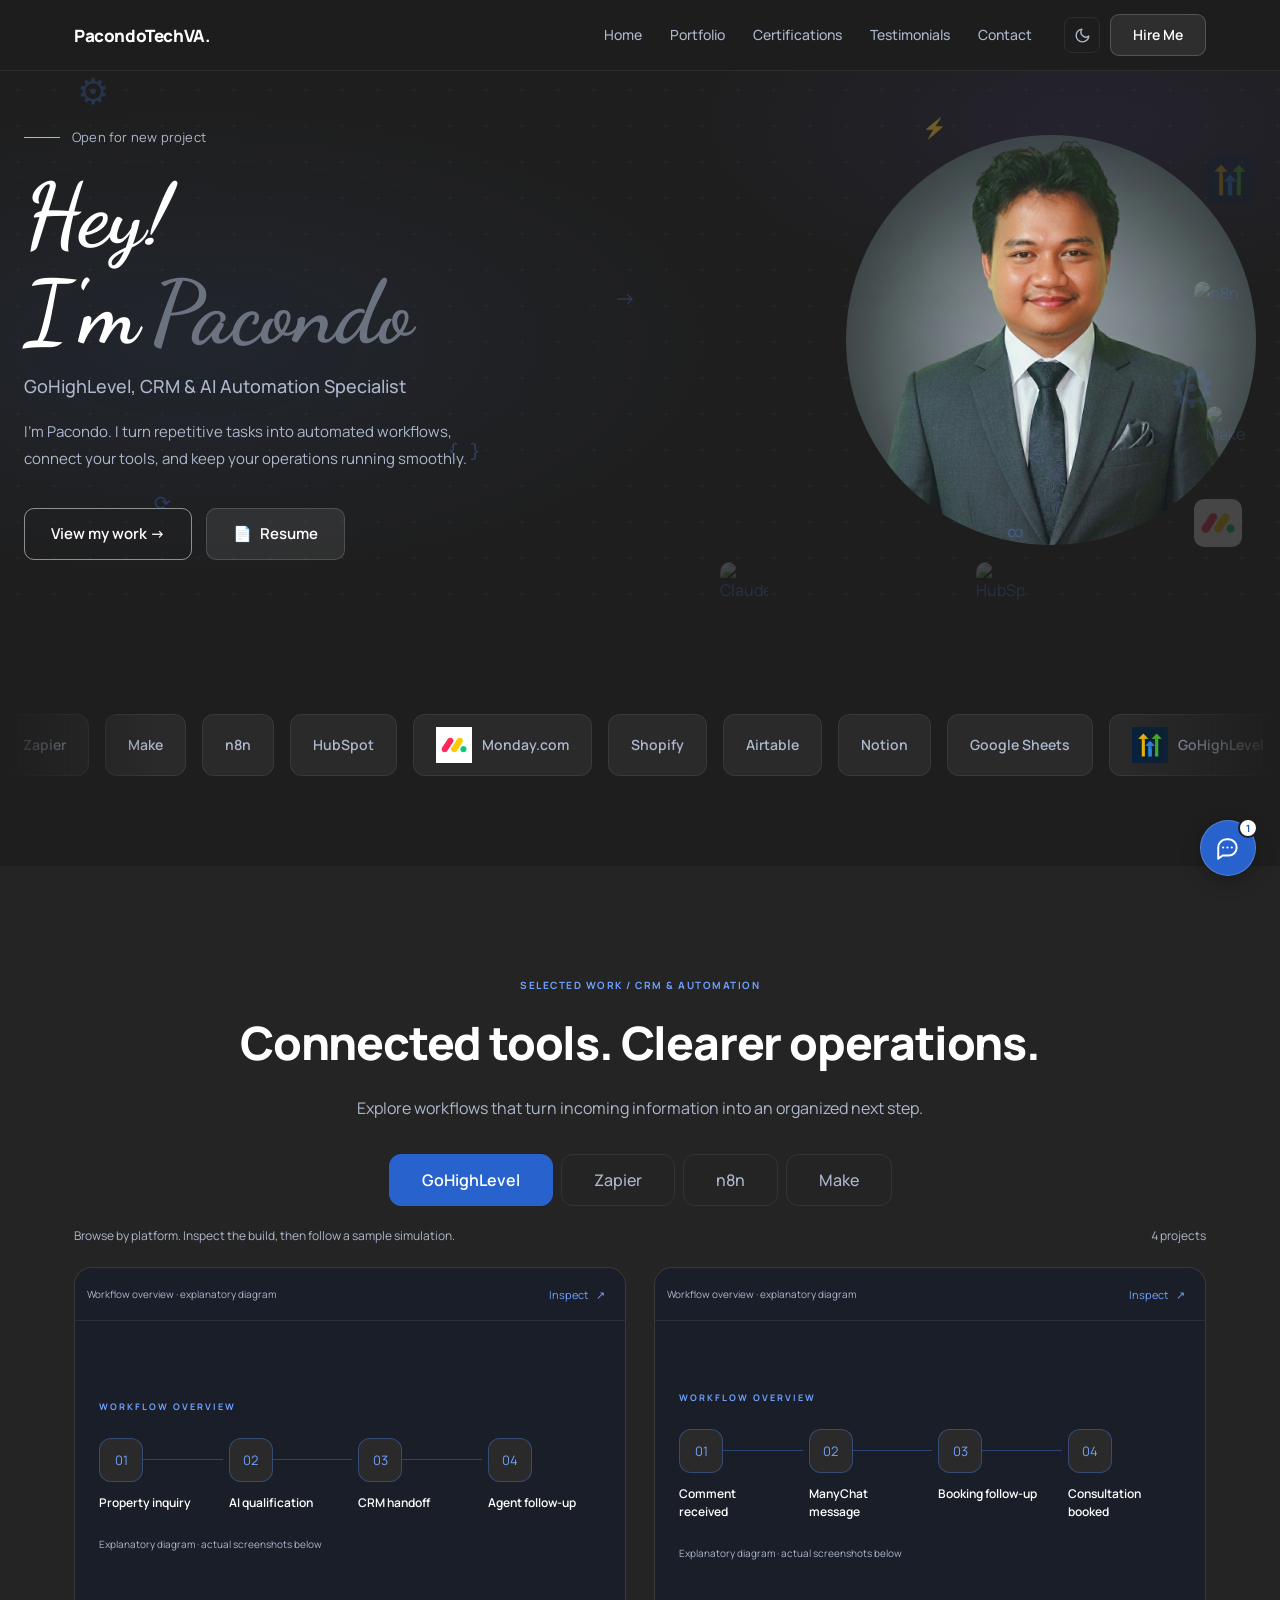
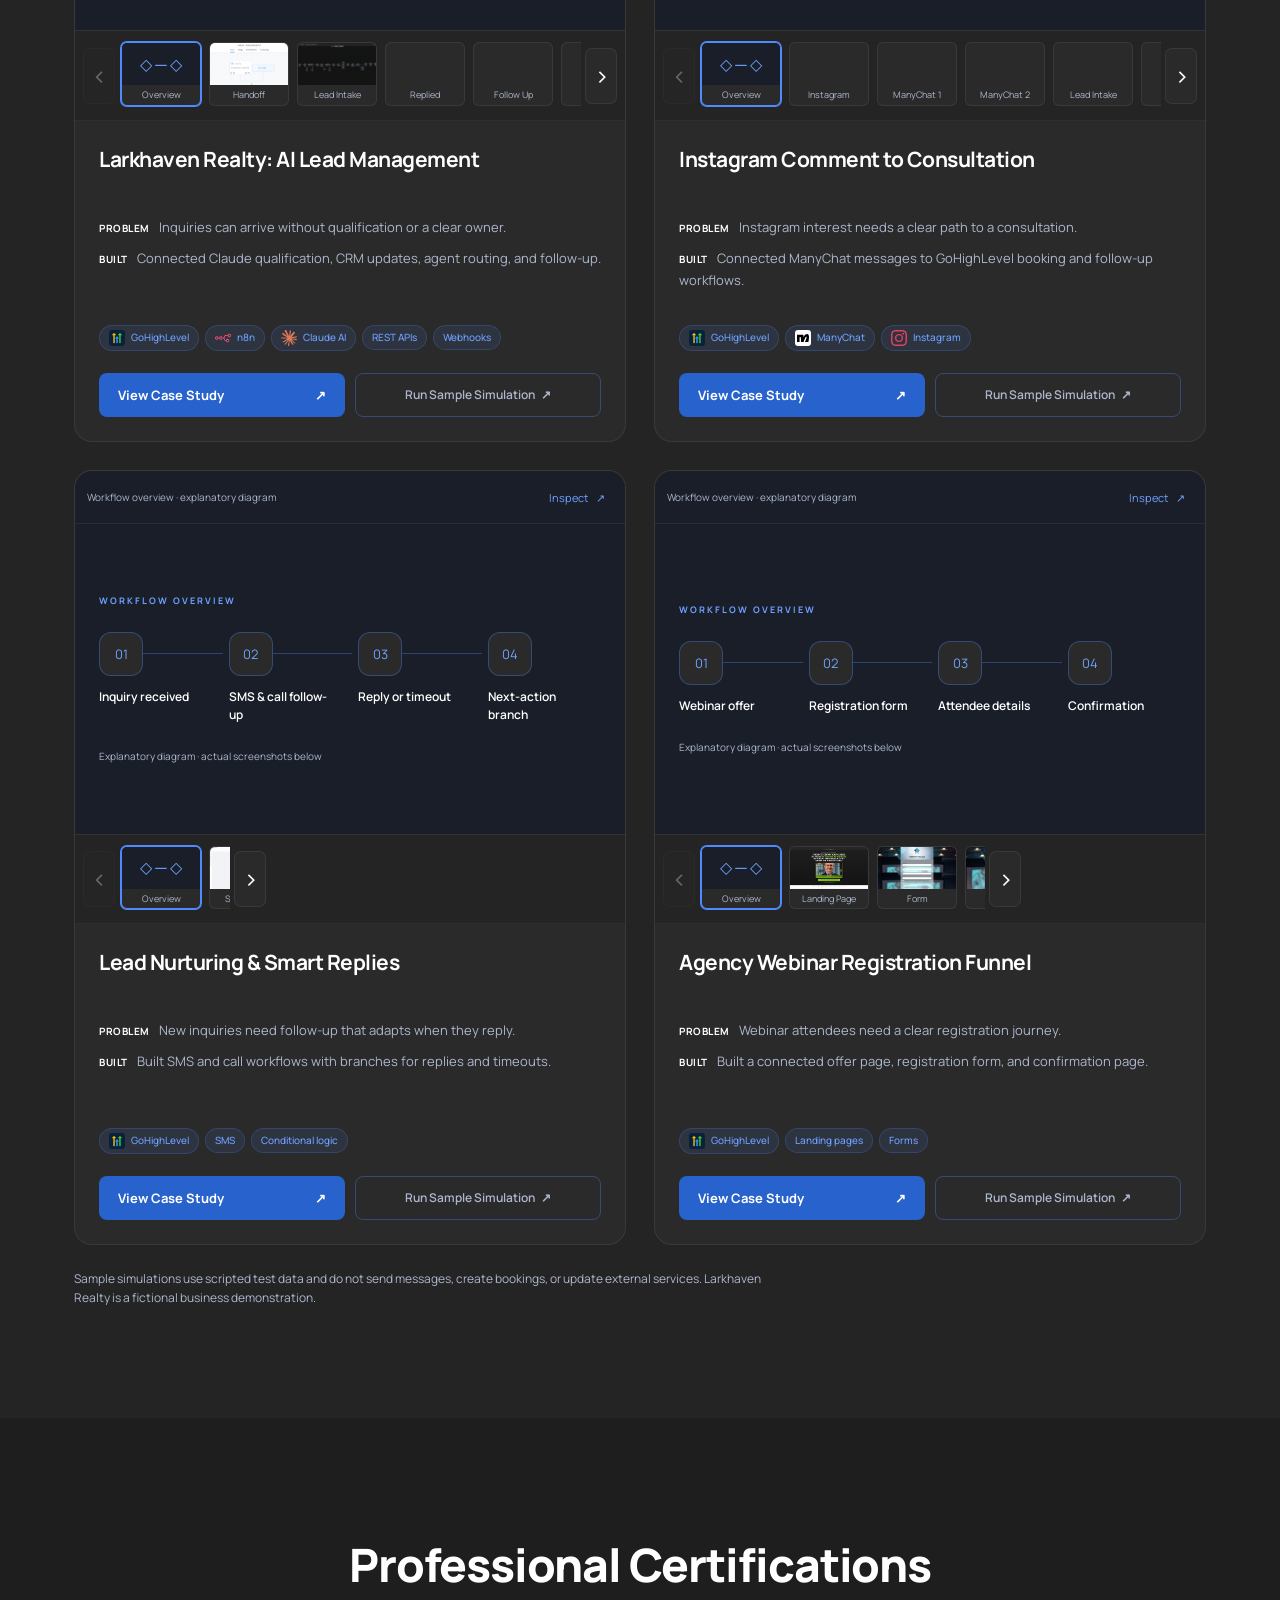
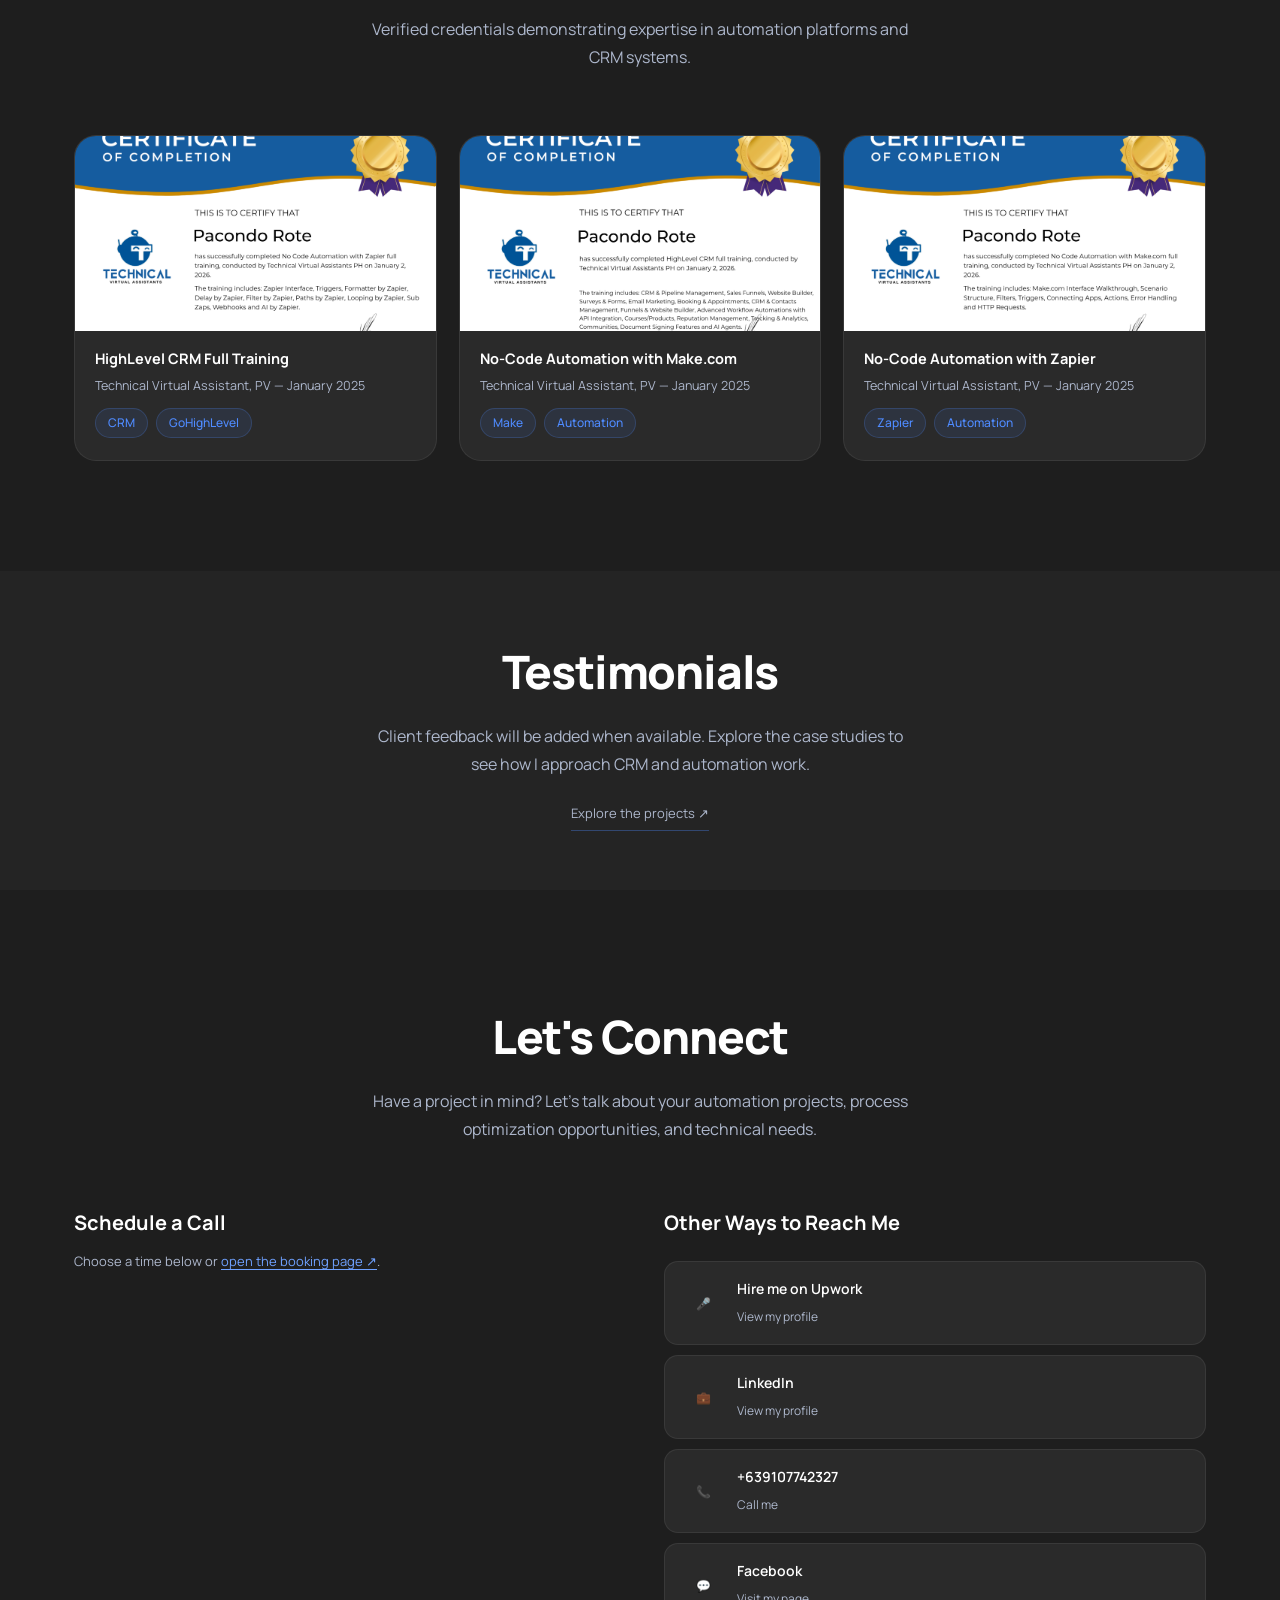
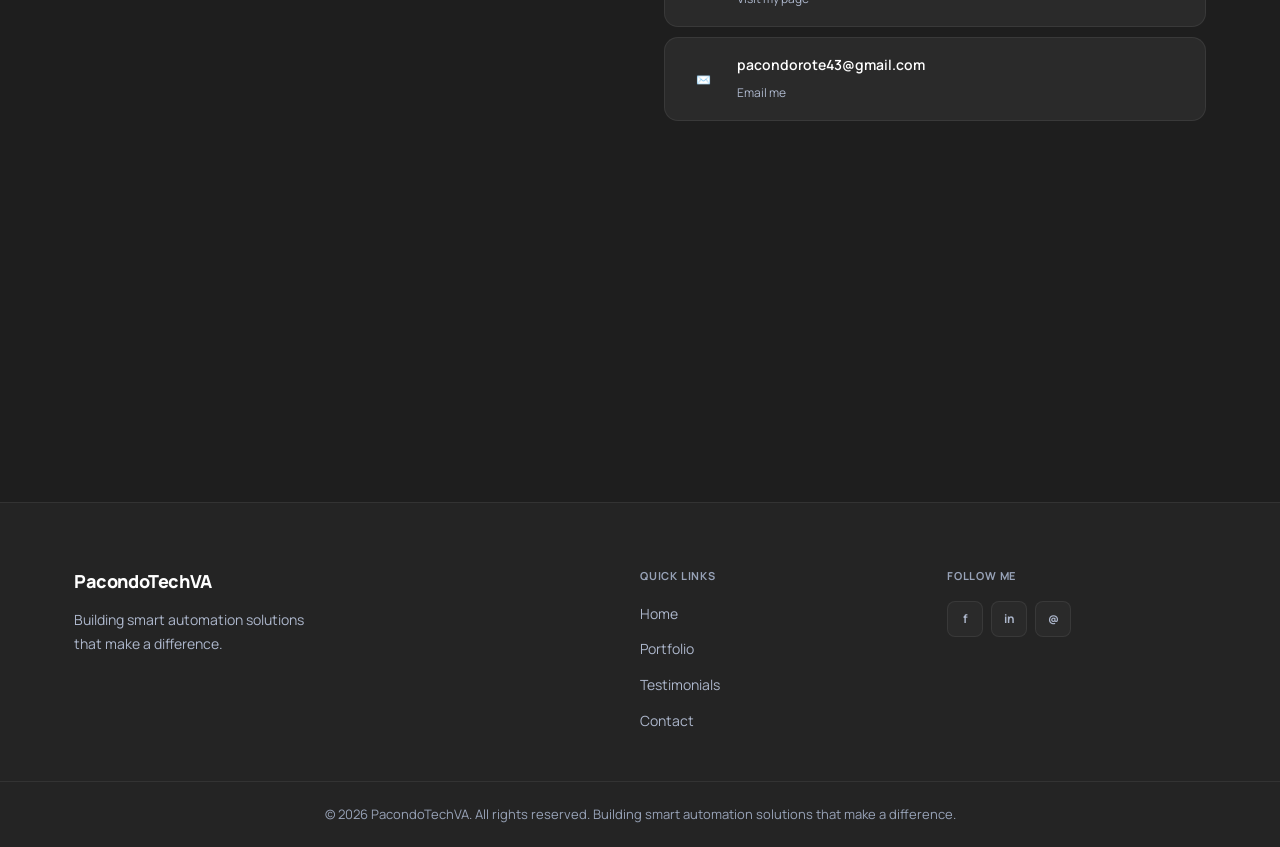
==== commit a512a9e2: "Remove project labels and demo wording" ====
--- a/index.html
+++ b/index.html
@@ -150,7 +150,7 @@
  <div class="port-gallery-main"><div class="preview-overview"><span class="overview-kicker">WORKFLOW OVERVIEW</span><ol><li><span class="overview-node" aria-hidden="true">01</span><strong>Property inquiry</strong></li><li><span class="overview-node" aria-hidden="true">02</span><strong>AI qualification</strong></li><li><span class="overview-node" aria-hidden="true">03</span><strong>CRM handoff</strong></li><li><span class="overview-node" aria-hidden="true">04</span><strong>Agent follow-up</strong></li></ol><span class="overview-note">Explanatory diagram · actual screenshots below</span></div><div class="preview-viewport is-tall" tabindex="0" role="region" aria-label="Screenshot preview. Tall screenshots can be scrolled." hidden><img src="images/GHL/Larkhaven Realty/New Lead Handoff.png" alt="New Lead Handoff" width="780" height="1143" loading="lazy" decoding="async"></div></div>
  <div class="gallery-navigation"><button class="gallery-prev" type="button" aria-label="Previous preview">&#8249;</button><div class="port-gallery-thumbs" role="group" aria-label="Select a preview"><button class="port-gallery-thumb overview-thumb active" type="button" aria-label="Show workflow overview" aria-pressed="true"><span class="overview-mini" aria-hidden="true">◇ ─ ◇</span><span>Overview</span></button><button class="port-gallery-thumb" type="button" data-full="images/GHL/Larkhaven Realty/New Lead Handoff.png" aria-label="Show New Lead Handoff" aria-pressed="false"><img src="images/GHL/Larkhaven Realty/New Lead Handoff.png" alt="New Lead Handoff" width="780" height="1143" loading="lazy" decoding="async"><span>Handoff</span></button><button class="port-gallery-thumb" type="button" data-full="images/n8n/Lead Intake.png" aria-label="Show AI Lead Intake" aria-pressed="false"><img src="images/n8n/Lead Intake.png" alt="AI Lead Intake" width="1786" height="881" loading="lazy" decoding="async"><span>Lead Intake</span></button><button class="port-gallery-thumb" type="button" data-full="images/GHL/Larkhaven Realty/lLead Replied.png" aria-label="Show Lead Replied" aria-pressed="false"><img src="images/GHL/Larkhaven Realty/lLead Replied.png" alt="Lead Replied" width="1090" height="1633" loading="lazy" decoding="async"><span>Replied</span></button><button class="port-gallery-thumb" type="button" data-full="images/GHL/Larkhaven Realty/Short Follow Up.png" aria-label="Show Short Follow Up" aria-pressed="false"><img src="images/GHL/Larkhaven Realty/Short Follow Up.png" alt="Short Follow Up" width="770" height="2363" loading="lazy" decoding="async"><span>Follow Up</span></button><button class="port-gallery-thumb" type="button" data-full="images/GHL/Larkhaven Realty/long term nurture.png" aria-label="Show Long Term Nurture" aria-pressed="false"><img src="images/GHL/Larkhaven Realty/long term nurture.png" alt="Long Term Nurture" width="763" height="2140" loading="lazy" decoding="async"><span>Nurture</span></button><button class="port-gallery-thumb" type="button" data-full="images/GHL/Larkhaven Realty/Call booked.png" aria-label="Show Call Booked" aria-pressed="false"><img src="images/GHL/Larkhaven Realty/Call booked.png" alt="Call Booked" width="947" height="1467" loading="lazy" decoding="async"><span>Booked</span></button><button class="port-gallery-thumb" type="button" data-full="images/GHL/Larkhaven Realty/Booking Link Calendar.png" aria-label="Show Booking Calendar" aria-pressed="false"><img src="images/GHL/Larkhaven Realty/Booking Link Calendar.png" alt="Booking Calendar" width="1276" height="853" loading="lazy" decoding="async"><span>Calendar</span></button><button class="port-gallery-thumb" type="button" data-full="images/GHL/Larkhaven Realty/Pipeline.png" aria-label="Show Pipeline" aria-pressed="false"><img src="images/GHL/Larkhaven Realty/Pipeline.png" alt="Pipeline" width="1690" height="791" loading="lazy" decoding="async"><span>Pipeline</span></button><button class="port-gallery-thumb" type="button" data-full="images/GHL/Larkhaven Realty/Contacts.png" aria-label="Show Contacts" aria-pressed="false"><img src="images/GHL/Larkhaven Realty/Contacts.png" alt="Contacts" width="1675" height="535" loading="lazy" decoding="async"><span>Contacts</span></button><button class="port-gallery-thumb" type="button" data-full="images/GHL/Larkhaven Realty/Sample Email.png" aria-label="Show Sample Email" aria-pressed="false"><img src="images/GHL/Larkhaven Realty/Sample Email.png" alt="Sample Email" width="1455" height="738" loading="lazy" decoding="async"><span>Email 1</span></button><button class="port-gallery-thumb" type="button" data-full="images/GHL/Larkhaven Realty/sample Email 2.png" aria-label="Show Sample Email 2" aria-pressed="false"><img src="images/GHL/Larkhaven Realty/sample Email 2.png" alt="Sample Email 2" width="1455" height="738" loading="lazy" decoding="async"><span>Email 2</span></button></div><button class="gallery-next" type="button" aria-label="Next preview">&#8250;</button></div></div>
 <div class="port-body">
-            <span class="project-eyebrow">DEMO PROJECT · LARKHAVEN REALTY</span><h3>Larkhaven Realty: AI Lead Management</h3>
+            <h3>Larkhaven Realty: AI Lead Management</h3>
             <p class="project-summary"><span><b>Problem</b> Inquiries can arrive without qualification or a clear owner.</span><span><b>Built</b> Connected Claude qualification, CRM updates, agent routing, and follow-up.</span></p>
             <div class="tag-row" aria-label="Technology stack"><span class="tag tool-tag"><img src="images/ghl.jpg" alt="" width="16" height="16" loading="lazy" decoding="async">GoHighLevel</span><span class="tag tool-tag"><img src="images/tools/n8n.svg" alt="" width="16" height="16" loading="lazy" decoding="async">n8n</span><span class="tag tool-tag"><img src="images/tools/claude.svg" alt="" width="16" height="16" loading="lazy" decoding="async">Claude AI</span><span class="tag">REST APIs</span><span class="tag">Webhooks</span></div><div class="project-actions"><a class="case-link" href="projects/larkhaven-realty/">View Case Study <span aria-hidden="true">↗</span></a></div></div></article>
 
@@ -161,7 +161,7 @@
  <div class="port-gallery-main"><div class="preview-overview"><span class="overview-kicker">WORKFLOW OVERVIEW</span><ol><li><span class="overview-node" aria-hidden="true">01</span><strong>Inquiry captured</strong></li><li><span class="overview-node" aria-hidden="true">02</span><strong>Claude qualification</strong></li><li><span class="overview-node" aria-hidden="true">03</span><strong>Duplicate check</strong></li><li><span class="overview-node" aria-hidden="true">04</span><strong>CRM handoff</strong></li></ol><span class="overview-note">Explanatory diagram · actual screenshots below</span></div><div class="preview-viewport" tabindex="0" role="region" aria-label="Screenshot preview. Tall screenshots can be scrolled." hidden><img src="images/n8n/Lead Intake.png" alt="AI Lead Intake Workflow" width="1786" height="881" loading="lazy" decoding="async"></div></div>
  <div class="gallery-navigation"><button class="gallery-prev" type="button" aria-label="Previous preview">&#8249;</button><div class="port-gallery-thumbs" role="group" aria-label="Select a preview"><button class="port-gallery-thumb overview-thumb active" type="button" aria-label="Show workflow overview" aria-pressed="true"><span class="overview-mini" aria-hidden="true">&#9671; &#9472; &#9671;</span><span>Overview</span></button><button class="port-gallery-thumb" type="button" data-full="images/n8n/Lead Intake.png" aria-label="Show AI Lead Intake Workflow" aria-pressed="false"><img src="images/n8n/Lead Intake.png" alt="AI Lead Intake Workflow" width="1786" height="881" loading="lazy" decoding="async"><span>Screenshot</span></button></div><button class="gallery-next" type="button" aria-label="Next preview">&#8250;</button></div></div>
 <div class="port-body">
-            <span class="project-eyebrow">DEMO PROJECT · LARKHAVEN REALTY</span><h3>AI Lead Intake & Qualification</h3>
+            <h3>AI Lead Intake & Qualification</h3>
             <p class="project-summary"><span><b>Problem</b> Raw property inquiries need context before agent outreach.</span><span><b>Built</b> Used n8n and Claude to qualify inquiries and prepare the GoHighLevel handoff.</span></p>
             <div class="tag-row" aria-label="Technology stack"><span class="tag tool-tag"><img src="images/tools/n8n.svg" alt="" width="16" height="16" loading="lazy" decoding="async">n8n</span><span class="tag tool-tag"><img src="images/tools/claude.svg" alt="" width="16" height="16" loading="lazy" decoding="async">Claude AI</span><span class="tag tool-tag"><img src="images/ghl.jpg" alt="" width="16" height="16" loading="lazy" decoding="async">GoHighLevel</span><span class="tag">Webhooks</span></div><div class="project-actions"><a class="case-link" href="projects/larkhaven-realty/">View Case Study <span aria-hidden="true">↗</span></a></div></div></article>
 
@@ -172,7 +172,7 @@
  <div class="port-gallery-main"><div class="preview-overview"><span class="overview-kicker">WORKFLOW OVERVIEW</span><ol><li><span class="overview-node" aria-hidden="true">01</span><strong>Comment received</strong></li><li><span class="overview-node" aria-hidden="true">02</span><strong>ManyChat message</strong></li><li><span class="overview-node" aria-hidden="true">03</span><strong>Booking follow-up</strong></li><li><span class="overview-node" aria-hidden="true">04</span><strong>Consultation booked</strong></li></ol><span class="overview-note">Explanatory diagram · actual screenshots below</span></div><div class="preview-viewport" tabindex="0" role="region" aria-label="Screenshot preview. Tall screenshots can be scrolled." hidden><img src="images/GHL/Comment to Booking/Instagram.png" alt="Instagram Comment Trigger" width="1884" height="925" loading="lazy" decoding="async"></div></div>
  <div class="gallery-navigation"><button class="gallery-prev" type="button" aria-label="Previous preview">&#8249;</button><div class="port-gallery-thumbs" role="group" aria-label="Select a preview"><button class="port-gallery-thumb overview-thumb active" type="button" aria-label="Show workflow overview" aria-pressed="true"><span class="overview-mini" aria-hidden="true">&#9671; &#9472; &#9671;</span><span>Overview</span></button><button class="port-gallery-thumb" type="button" data-full="images/GHL/Comment to Booking/Instagram.png" aria-label="Show Instagram Comment Trigger" aria-pressed="false"><img src="images/GHL/Comment to Booking/Instagram.png" alt="Instagram Comment Trigger" width="1884" height="925" loading="lazy" decoding="async"><span>Instagram</span></button><button class="port-gallery-thumb" type="button" data-full="images/GHL/Comment to Booking/Manychatpt1.png" aria-label="Show ManyChat Part 1" aria-pressed="false"><img src="images/GHL/Comment to Booking/Manychatpt1.png" alt="ManyChat Part 1" width="1916" height="946" loading="lazy" decoding="async"><span>ManyChat 1</span></button><button class="port-gallery-thumb" type="button" data-full="images/GHL/Comment to Booking/Manychatpt2.png" aria-label="Show ManyChat Part 2" aria-pressed="false"><img src="images/GHL/Comment to Booking/Manychatpt2.png" alt="ManyChat Part 2" width="1902" height="928" loading="lazy" decoding="async"><span>ManyChat 2</span></button><button class="port-gallery-thumb" type="button" data-full="images/GHL/Comment to Booking/WF1_Lead Intake.png" aria-label="Show Lead Intake Workflow" aria-pressed="false"><img src="images/GHL/Comment to Booking/WF1_Lead Intake.png" alt="Lead Intake Workflow" width="1887" height="1600" loading="lazy" decoding="async"><span>Lead Intake</span></button><button class="port-gallery-thumb" type="button" data-full="images/GHL/Comment to Booking/WF2_Booking link + nudges.png" aria-label="Show Booking Link and Nudges Workflow" aria-pressed="false"><img src="images/GHL/Comment to Booking/WF2_Booking link + nudges.png" alt="Booking Link and Nudges Workflow" width="1915" height="1516" loading="lazy" decoding="async"><span>Booking</span></button><button class="port-gallery-thumb" type="button" data-full="images/GHL/Comment to Booking/WF3_Consult Booked.png" aria-label="Show Consult Booked Workflow" aria-pressed="false"><img src="images/GHL/Comment to Booking/WF3_Consult Booked.png" alt="Consult Booked Workflow" width="1870" height="1643" loading="lazy" decoding="async"><span>Consult</span></button><button class="port-gallery-thumb" type="button" data-full="images/GHL/Comment to Booking/Calendar.png" aria-label="Show Calendar Setup" aria-pressed="false"><img src="images/GHL/Comment to Booking/Calendar.png" alt="Calendar Setup" width="1915" height="1261" loading="lazy" decoding="async"><span>Calendar</span></button><button class="port-gallery-thumb" type="button" data-full="images/GHL/Comment to Booking/Custom Field.png" aria-label="Show Custom Fields" aria-pressed="false"><img src="images/GHL/Comment to Booking/Custom Field.png" alt="Custom Fields" width="1918" height="946" loading="lazy" decoding="async"><span>Fields</span></button><button class="port-gallery-thumb" type="button" data-full="images/GHL/Comment to Booking/Tags.png" aria-label="Show Tags" aria-pressed="false"><img src="images/GHL/Comment to Booking/Tags.png" alt="Tags" width="1918" height="946" loading="lazy" decoding="async"><span>Tags</span></button></div><button class="gallery-next" type="button" aria-label="Next preview">&#8250;</button></div></div>
 <div class="port-body">
-            <span class="project-eyebrow">PORTFOLIO BUILD</span><h3>Instagram Comment to Consultation</h3>
+            <h3>Instagram Comment to Consultation</h3>
             <p class="project-summary"><span><b>Problem</b> Instagram interest needs a clear path to a consultation.</span><span><b>Built</b> Connected ManyChat messages to GoHighLevel booking and follow-up workflows.</span></p>
             <div class="tag-row" aria-label="Technology stack"><span class="tag tool-tag"><img src="images/ghl.jpg" alt="" width="16" height="16" loading="lazy" decoding="async">GoHighLevel</span><span class="tag tool-tag"><img src="images/tools/manychat.svg" alt="" width="16" height="16" loading="lazy" decoding="async">ManyChat</span><span class="tag tool-tag"><img src="images/tools/instagram.svg" alt="" width="16" height="16" loading="lazy" decoding="async">Instagram</span></div><div class="project-actions"><details class="project-brief"><summary class="case-link">View Case Study <span aria-hidden="true">&#8599;</span></summary><div class="brief-content"><h4>Project approach</h4><p>Connected Instagram comment capture in ManyChat to GoHighLevel. Lead intake, booking-link nudges, and consultation confirmation workflows use tags, custom fields, and a calendar to track the journey.</p><div class="project-outcome"><strong>Outcome:</strong> A connected path from Instagram comment to consultation booking, with automated booking reminders and appointment tracking.</div><p>Explore the screenshots above or run the sample simulation below to follow the process.</p></div></details></div></div></article>
 
@@ -183,7 +183,7 @@
  <div class="port-gallery-main"><div class="preview-overview"><span class="overview-kicker">WORKFLOW OVERVIEW</span><ol><li><span class="overview-node" aria-hidden="true">01</span><strong>Invoice check</strong></li><li><span class="overview-node" aria-hidden="true">02</span><strong>Balance &amp; history</strong></li><li><span class="overview-node" aria-hidden="true">03</span><strong>AI reminder</strong></li><li><span class="overview-node" aria-hidden="true">04</span><strong>Send &amp; log</strong></li></ol><span class="overview-note">Explanatory diagram · actual screenshots below</span></div><div class="preview-viewport" tabindex="0" role="region" aria-label="Screenshot preview. Tall screenshots can be scrolled." hidden><img src="images/n8n/AR Chaser Demo (n8n + Xero).png" alt="AI Invoice Chasing Automation" width="1724" height="913" loading="lazy" decoding="async"></div></div>
  <div class="gallery-navigation"><button class="gallery-prev" type="button" aria-label="Previous preview">&#8249;</button><div class="port-gallery-thumbs" role="group" aria-label="Select a preview"><button class="port-gallery-thumb overview-thumb active" type="button" aria-label="Show workflow overview" aria-pressed="true"><span class="overview-mini" aria-hidden="true">&#9671; &#9472; &#9671;</span><span>Overview</span></button><button class="port-gallery-thumb" type="button" data-full="images/n8n/AR Chaser Demo (n8n + Xero).png" aria-label="Show AI Invoice Chasing Automation" aria-pressed="false"><img src="images/n8n/AR Chaser Demo (n8n + Xero).png" alt="AI Invoice Chasing Automation" width="1724" height="913" loading="lazy" decoding="async"><span>Screenshot</span></button></div><button class="gallery-next" type="button" aria-label="Next preview">&#8250;</button></div></div>
 <div class="port-body">
-            <span class="project-eyebrow">PORTFOLIO BUILD</span><h3>AI Invoice Follow-Up</h3>
+            <h3>AI Invoice Follow-Up</h3>
             <p class="project-summary"><span><b>Problem</b> Overdue invoices need consistent, traceable follow-up.</span><span><b>Built</b> Connected Xero checks, AI email drafting, Gmail, and an activity log.</span></p>
             <div class="tag-row" aria-label="Technology stack"><span class="tag tool-tag"><img src="images/tools/n8n.svg" alt="" width="16" height="16" loading="lazy" decoding="async">n8n</span><span class="tag tool-tag"><img src="images/tools/xero.svg" alt="" width="16" height="16" loading="lazy" decoding="async">Xero</span><span class="tag tool-tag"><img src="images/tools/claude.svg" alt="" width="16" height="16" loading="lazy" decoding="async">Claude AI</span><span class="tag tool-tag"><img src="images/tools/gmail.svg" alt="" width="16" height="16" loading="lazy" decoding="async">Gmail</span><span class="tag tool-tag"><img src="images/tools/google-sheets.svg" alt="" width="16" height="16" loading="lazy" decoding="async">Google Sheets</span></div><div class="project-actions"><details class="project-brief"><summary class="case-link">View Case Study <span aria-hidden="true">&#8599;</span></summary><div class="brief-content"><h4>Project approach</h4><p>Built an n8n workflow that checks overdue Xero invoices, calculates days overdue, and retrieves client history. Claude prepares personalized reminders, Gmail handles email delivery, and Google Sheets records the activity.</p><div class="project-outcome"><strong>Outcome:</strong> Overdue invoices receive personalized email follow-ups, with a Google Sheets log that makes collection activity easier to review.</div><p>Explore the screenshots above or run the sample simulation below to follow the process.</p></div></details></div></div></article>
 
@@ -194,7 +194,7 @@
  <div class="port-gallery-main"><div class="preview-overview"><span class="overview-kicker">WORKFLOW OVERVIEW</span><ol><li><span class="overview-node" aria-hidden="true">01</span><strong>Scheduled export</strong></li><li><span class="overview-node" aria-hidden="true">02</span><strong>Xero records</strong></li><li><span class="overview-node" aria-hidden="true">03</span><strong>CSV formatting</strong></li><li><span class="overview-node" aria-hidden="true">04</span><strong>Asana upload</strong></li></ol><span class="overview-note">Explanatory diagram · actual screenshots below</span></div><div class="preview-viewport" tabindex="0" role="region" aria-label="Screenshot preview. Tall screenshots can be scrolled." hidden><img src="images/Make/Automated Zero Export → Asana CSV Upload.png" alt="Automated Zero Export Asana CSV Upload" width="1907" height="910" loading="lazy" decoding="async"></div></div>
  <div class="gallery-navigation"><button class="gallery-prev" type="button" aria-label="Previous preview">&#8249;</button><div class="port-gallery-thumbs" role="group" aria-label="Select a preview"><button class="port-gallery-thumb overview-thumb active" type="button" aria-label="Show workflow overview" aria-pressed="true"><span class="overview-mini" aria-hidden="true">&#9671; &#9472; &#9671;</span><span>Overview</span></button><button class="port-gallery-thumb" type="button" data-full="images/Make/Automated Zero Export → Asana CSV Upload.png" aria-label="Show Automated Zero Export Asana CSV Upload" aria-pressed="false"><img src="images/Make/Automated Zero Export → Asana CSV Upload.png" alt="Automated Zero Export Asana CSV Upload" width="1907" height="910" loading="lazy" decoding="async"><span>Screenshot</span></button></div><button class="gallery-next" type="button" aria-label="Next preview">&#8250;</button></div></div>
 <div class="port-body">
-            <span class="project-eyebrow">PORTFOLIO BUILD</span><h3>Xero to Asana Export Automation</h3>
+            <h3>Xero to Asana Export Automation</h3>
             <p class="project-summary"><span><b>Problem</b> Manual exports require repeated CSV preparation and uploads.</span><span><b>Built</b> Built a scheduled Make workflow to format Xero data for Asana.</span></p>
             <div class="tag-row" aria-label="Technology stack"><span class="tag tool-tag"><img src="images/tools/make.svg" alt="" width="16" height="16" loading="lazy" decoding="async">Make</span><span class="tag tool-tag"><img src="images/tools/xero.svg" alt="" width="16" height="16" loading="lazy" decoding="async">Xero</span><span class="tag tool-tag"><img src="images/tools/asana.svg" alt="" width="16" height="16" loading="lazy" decoding="async">Asana</span><span class="tag">CSV</span></div><div class="project-actions"><details class="project-brief"><summary class="case-link">View Case Study <span aria-hidden="true">&#8599;</span></summary><div class="brief-content"><h4>Project approach</h4><p>Built a Make scenario that schedules a Xero export, formats records as a CSV, and uploads the file into Asana. The workflow replaces repeated manual preparation and upload steps.</p><div class="project-outcome"><strong>Outcome:</strong> Scheduled exports are formatted and uploaded to Asana automatically, replacing the manual CSV preparation and upload steps.</div><p>Explore the screenshots above or run the sample simulation below to follow the process.</p></div></details></div></div></article>
 
@@ -205,7 +205,7 @@
  <div class="port-gallery-main"><div class="preview-overview"><span class="overview-kicker">WORKFLOW OVERVIEW</span><ol><li><span class="overview-node" aria-hidden="true">01</span><strong>Inquiry received</strong></li><li><span class="overview-node" aria-hidden="true">02</span><strong>SMS & call follow-up</strong></li><li><span class="overview-node" aria-hidden="true">03</span><strong>Reply or timeout</strong></li><li><span class="overview-node" aria-hidden="true">04</span><strong>Next-action branch</strong></li></ol><span class="overview-note">Explanatory diagram · actual screenshots below</span></div><div class="preview-viewport is-tall" tabindex="0" role="region" aria-label="Screenshot preview. Tall screenshots can be scrolled." hidden><img src="images/GHL/Workflow/GoHighLevel Lead Nurturing Automation – SMS, Calls &amp; Smart Replies.png" alt="GHL Lead Nurturing Automation" width="1356" height="2197" loading="lazy" decoding="async"></div></div>
  <div class="gallery-navigation"><button class="gallery-prev" type="button" aria-label="Previous preview">&#8249;</button><div class="port-gallery-thumbs" role="group" aria-label="Select a preview"><button class="port-gallery-thumb overview-thumb active" type="button" aria-label="Show workflow overview" aria-pressed="true"><span class="overview-mini" aria-hidden="true">◇ ─ ◇</span><span>Overview</span></button><button class="port-gallery-thumb" type="button" data-full="images/GHL/Workflow/GoHighLevel Lead Nurturing Automation – SMS, Calls &amp; Smart Replies.png" aria-label="Show GHL Lead Nurturing Automation" aria-pressed="false"><img src="images/GHL/Workflow/GoHighLevel Lead Nurturing Automation – SMS, Calls &amp; Smart Replies.png" alt="GHL Lead Nurturing Automation" width="1356" height="2197" loading="lazy" decoding="async"><span>Screenshot</span></button></div><button class="gallery-next" type="button" aria-label="Next preview">&#8250;</button></div></div>
 <div class="port-body">
-            <span class="project-eyebrow">PORTFOLIO BUILD</span><h3>Lead Nurturing & Smart Replies</h3>
+            <h3>Lead Nurturing & Smart Replies</h3>
             <p class="project-summary"><span><b>Problem</b> New inquiries need follow-up that adapts when they reply.</span><span><b>Built</b> Built SMS and call workflows with branches for replies and timeouts.</span></p>
             <div class="tag-row" aria-label="Technology stack"><span class="tag tool-tag"><img src="images/ghl.jpg" alt="" width="16" height="16" loading="lazy" decoding="async">GoHighLevel</span><span class="tag">SMS</span><span class="tag">Conditional logic</span></div><div class="project-actions"><details class="project-brief"><summary class="case-link">View Case Study <span aria-hidden="true">&#8599;</span></summary><div class="brief-content"><h4>Project approach</h4><p>Built a GoHighLevel nurture workflow that follows form submissions with SMS and call steps. Reply and timeout conditions select the next follow-up branch.</p><div class="project-outcome"><strong>Outcome:</strong> Each lead follows a response-based sequence, with interested contacts routed to documents and unanswered inquiries moved to re-engagement.</div><p>Explore the screenshots above or run the sample simulation below to follow the process.</p></div></details></div></div></article>
 
@@ -216,7 +216,7 @@
  <div class="port-gallery-main"><div class="preview-overview"><span class="overview-kicker">WORKFLOW OVERVIEW</span><ol><li><span class="overview-node" aria-hidden="true">01</span><strong>Webinar offer</strong></li><li><span class="overview-node" aria-hidden="true">02</span><strong>Registration form</strong></li><li><span class="overview-node" aria-hidden="true">03</span><strong>Attendee details</strong></li><li><span class="overview-node" aria-hidden="true">04</span><strong>Confirmation</strong></li></ol><span class="overview-note">Explanatory diagram · actual screenshots below</span></div><div class="preview-viewport is-tall" tabindex="0" role="region" aria-label="Screenshot preview. Tall screenshots can be scrolled." hidden><img src="images/Webinar For Agency Company/Landing Page.png" alt="Landing Page" width="1903" height="3293" loading="lazy" decoding="async"></div></div>
  <div class="gallery-navigation"><button class="gallery-prev" type="button" aria-label="Previous preview">&#8249;</button><div class="port-gallery-thumbs" role="group" aria-label="Select a preview"><button class="port-gallery-thumb overview-thumb active" type="button" aria-label="Show workflow overview" aria-pressed="true"><span class="overview-mini" aria-hidden="true">◇ ─ ◇</span><span>Overview</span></button><button class="port-gallery-thumb" type="button" data-full="images/Webinar For Agency Company/Landing Page.png" aria-label="Show Landing Page" aria-pressed="false"><img src="images/Webinar For Agency Company/Landing Page.png" alt="Landing Page" width="1903" height="3293" loading="lazy" decoding="async"><span>Landing Page</span></button><button class="port-gallery-thumb" type="button" data-full="images/Webinar For Agency Company/Form.png" aria-label="Show Form" aria-pressed="false"><img src="images/Webinar For Agency Company/Form.png" alt="Form" width="1920" height="1300" loading="lazy" decoding="async"><span>Form</span></button><button class="port-gallery-thumb" type="button" data-full="images/Webinar For Agency Company/Thank You Page.png" aria-label="Show Thank You Page" aria-pressed="false"><img src="images/Webinar For Agency Company/Thank You Page.png" alt="Thank You Page" width="1877" height="906" loading="lazy" decoding="async"><span>Thank You</span></button></div><button class="gallery-next" type="button" aria-label="Next preview">&#8250;</button></div></div>
 <div class="port-body">
-            <span class="project-eyebrow">PORTFOLIO BUILD</span><h3>Agency Webinar Registration Funnel</h3>
+            <h3>Agency Webinar Registration Funnel</h3>
             <p class="project-summary"><span><b>Problem</b> Webinar attendees need a clear registration journey.</span><span><b>Built</b> Built a connected offer page, registration form, and confirmation page.</span></p>
             <div class="tag-row" aria-label="Technology stack"><span class="tag tool-tag"><img src="images/ghl.jpg" alt="" width="16" height="16" loading="lazy" decoding="async">GoHighLevel</span><span class="tag">Landing pages</span><span class="tag">Forms</span></div><div class="project-actions"><details class="project-brief"><summary class="case-link">View Case Study <span aria-hidden="true">&#8599;</span></summary><div class="brief-content"><h4>Project approach</h4><p>Built three connected GoHighLevel pages: a landing page to explain the webinar, a registration form to capture attendee details, and a thank-you page to confirm the next steps.</p><div class="project-outcome"><strong>Outcome:</strong> A complete registration journey that presents the webinar, captures attendee details, and confirms the next steps after sign-up.</div><p>Explore the screenshots above or run the sample simulation below to follow the process.</p></div></details></div></div></article>
 
@@ -227,7 +227,7 @@
  <div class="port-gallery-main"><div class="preview-overview"><span class="overview-kicker">WORKFLOW OVERVIEW</span><ol><li><span class="overview-node" aria-hidden="true">01</span><strong>Lead captured</strong></li><li><span class="overview-node" aria-hidden="true">02</span><strong>Details checked</strong></li><li><span class="overview-node" aria-hidden="true">03</span><strong>Data enriched</strong></li><li><span class="overview-node" aria-hidden="true">04</span><strong>CRM handoff</strong></li></ol><span class="overview-note">Explanatory diagram · actual screenshots below</span></div><div class="preview-viewport is-tall" tabindex="0" role="region" aria-label="Screenshot preview. Tall screenshots can be scrolled." hidden><img src="images/Zapier/Automated Lead Enrichment.png" alt="Automated Lead Enrichment" width="1620" height="1675" loading="lazy" decoding="async"></div></div>
  <div class="gallery-navigation"><button class="gallery-prev" type="button" aria-label="Previous preview">&#8249;</button><div class="port-gallery-thumbs" role="group" aria-label="Select a preview"><button class="port-gallery-thumb overview-thumb active" type="button" aria-label="Show workflow overview" aria-pressed="true"><span class="overview-mini" aria-hidden="true">◇ ─ ◇</span><span>Overview</span></button><button class="port-gallery-thumb" type="button" data-full="images/Zapier/Automated Lead Enrichment.png" aria-label="Show Automated Lead Enrichment" aria-pressed="false"><img src="images/Zapier/Automated Lead Enrichment.png" alt="Automated Lead Enrichment" width="1620" height="1675" loading="lazy" decoding="async"><span>Screenshot</span></button></div><button class="gallery-next" type="button" aria-label="Next preview">&#8250;</button></div></div>
 <div class="port-body">
-            <span class="project-eyebrow">PORTFOLIO BUILD</span><h3>Lead Enrichment & CRM Handoff</h3>
+            <h3>Lead Enrichment & CRM Handoff</h3>
             <p class="project-summary"><span><b>Problem</b> Incomplete lead records leave sales teams without context.</span><span><b>Built</b> Built a Zapier workflow to enrich leads before the CRM handoff.</span></p>
             <div class="tag-row" aria-label="Technology stack"><span class="tag tool-tag"><img src="images/tools/zapier.svg" alt="" width="16" height="16" loading="lazy" decoding="async">Zapier</span><span class="tag">Lead enrichment</span><span class="tag">CRM</span></div><div class="project-actions"><details class="project-brief"><summary class="case-link">View Case Study <span aria-hidden="true">&#8599;</span></summary><div class="brief-content"><h4>Project approach</h4><p>Built a Zapier workflow that captures incoming leads, enriches their contact and company information, and passes the record into the CRM for outreach.</p><div class="project-outcome"><strong>Outcome:</strong> New leads reach the CRM with added contact and company context, giving the sales team a clearer starting point for outreach.</div><p>Explore the screenshots above or run the sample simulation below to follow the process.</p></div></details></div></div></article>
 
@@ -238,7 +238,7 @@
  <div class="port-gallery-main"><div class="preview-overview"><span class="overview-kicker">WORKFLOW OVERVIEW</span><ol><li><span class="overview-node" aria-hidden="true">01</span><strong>Message received</strong></li><li><span class="overview-node" aria-hidden="true">02</span><strong>Conversation context</strong></li><li><span class="overview-node" aria-hidden="true">03</span><strong>Gemini assistant</strong></li><li><span class="overview-node" aria-hidden="true">04</span><strong>Page response</strong></li></ol><span class="overview-note">Explanatory diagram · actual screenshots below</span></div><div class="preview-viewport" tabindex="0" role="region" aria-label="Screenshot preview. Tall screenshots can be scrolled." hidden><img src="images/n8n/FB Page Farm Agent.png" alt="FB Page Farm Agent" width="1713" height="913" loading="lazy" decoding="async"></div></div>
  <div class="gallery-navigation"><button class="gallery-prev" type="button" aria-label="Previous preview">&#8249;</button><div class="port-gallery-thumbs" role="group" aria-label="Select a preview"><button class="port-gallery-thumb overview-thumb active" type="button" aria-label="Show workflow overview" aria-pressed="true"><span class="overview-mini" aria-hidden="true">&#9671; &#9472; &#9671;</span><span>Overview</span></button><button class="port-gallery-thumb" type="button" data-full="images/n8n/FB Page Farm Agent.png" aria-label="Show FB Page Farm Agent" aria-pressed="false"><img src="images/n8n/FB Page Farm Agent.png" alt="FB Page Farm Agent" width="1713" height="913" loading="lazy" decoding="async"><span>Screenshot</span></button></div><button class="gallery-next" type="button" aria-label="Next preview">&#8250;</button></div></div>
 <div class="port-body">
-            <span class="project-eyebrow">PORTFOLIO BUILD</span><h3>Facebook Farm Page AI Assistant</h3>
+            <h3>Facebook Farm Page AI Assistant</h3>
             <p class="project-summary"><span><b>Problem</b> Page inquiries need coverage when the owner is unavailable.</span><span><b>Built</b> Connected Facebook messaging to a Gemini assistant with conversation memory.</span></p>
             <div class="tag-row" aria-label="Technology stack"><span class="tag tool-tag"><img src="images/tools/n8n.svg" alt="" width="16" height="16" loading="lazy" decoding="async">n8n</span><span class="tag tool-tag"><img src="images/tools/gemini.svg" alt="" width="16" height="16" loading="lazy" decoding="async">Gemini</span><span class="tag tool-tag"><img src="images/tools/facebook.svg" alt="" width="16" height="16" loading="lazy" decoding="async">Facebook</span><span class="tag">Simple Memory</span></div><div class="project-actions"><details class="project-brief"><summary class="case-link">View Case Study <span aria-hidden="true">&#8599;</span></summary><div class="brief-content"><h4>Project approach</h4><p>Connected Facebook Page messages to an n8n AI agent using Google Gemini and Simple Memory. The agent interprets incoming messages and prepares context-aware responses.</p><div class="project-outcome"><strong>Outcome:</strong> Incoming Facebook inquiries receive automated, context-aware responses, providing message coverage when the page owner is unavailable.</div><p>Explore the screenshots above or run the sample simulation below to follow the process.</p></div></details></div></div></article>
 
@@ -452,7 +452,7 @@
   <script src="js/image-viewer.js"></script>
   <script src="js/project-gallery.js"></script>
   <script src="js/script.js?v=20261109-polish"></script>
-  <script src="js/project-demos.js?v=20261109-polish"></script>
+  <script src="js/project-demos.js?v=20261112-wording"></script>
 
   <!-- ═══════════════════ AI CHAT ═══════════════════ -->
 
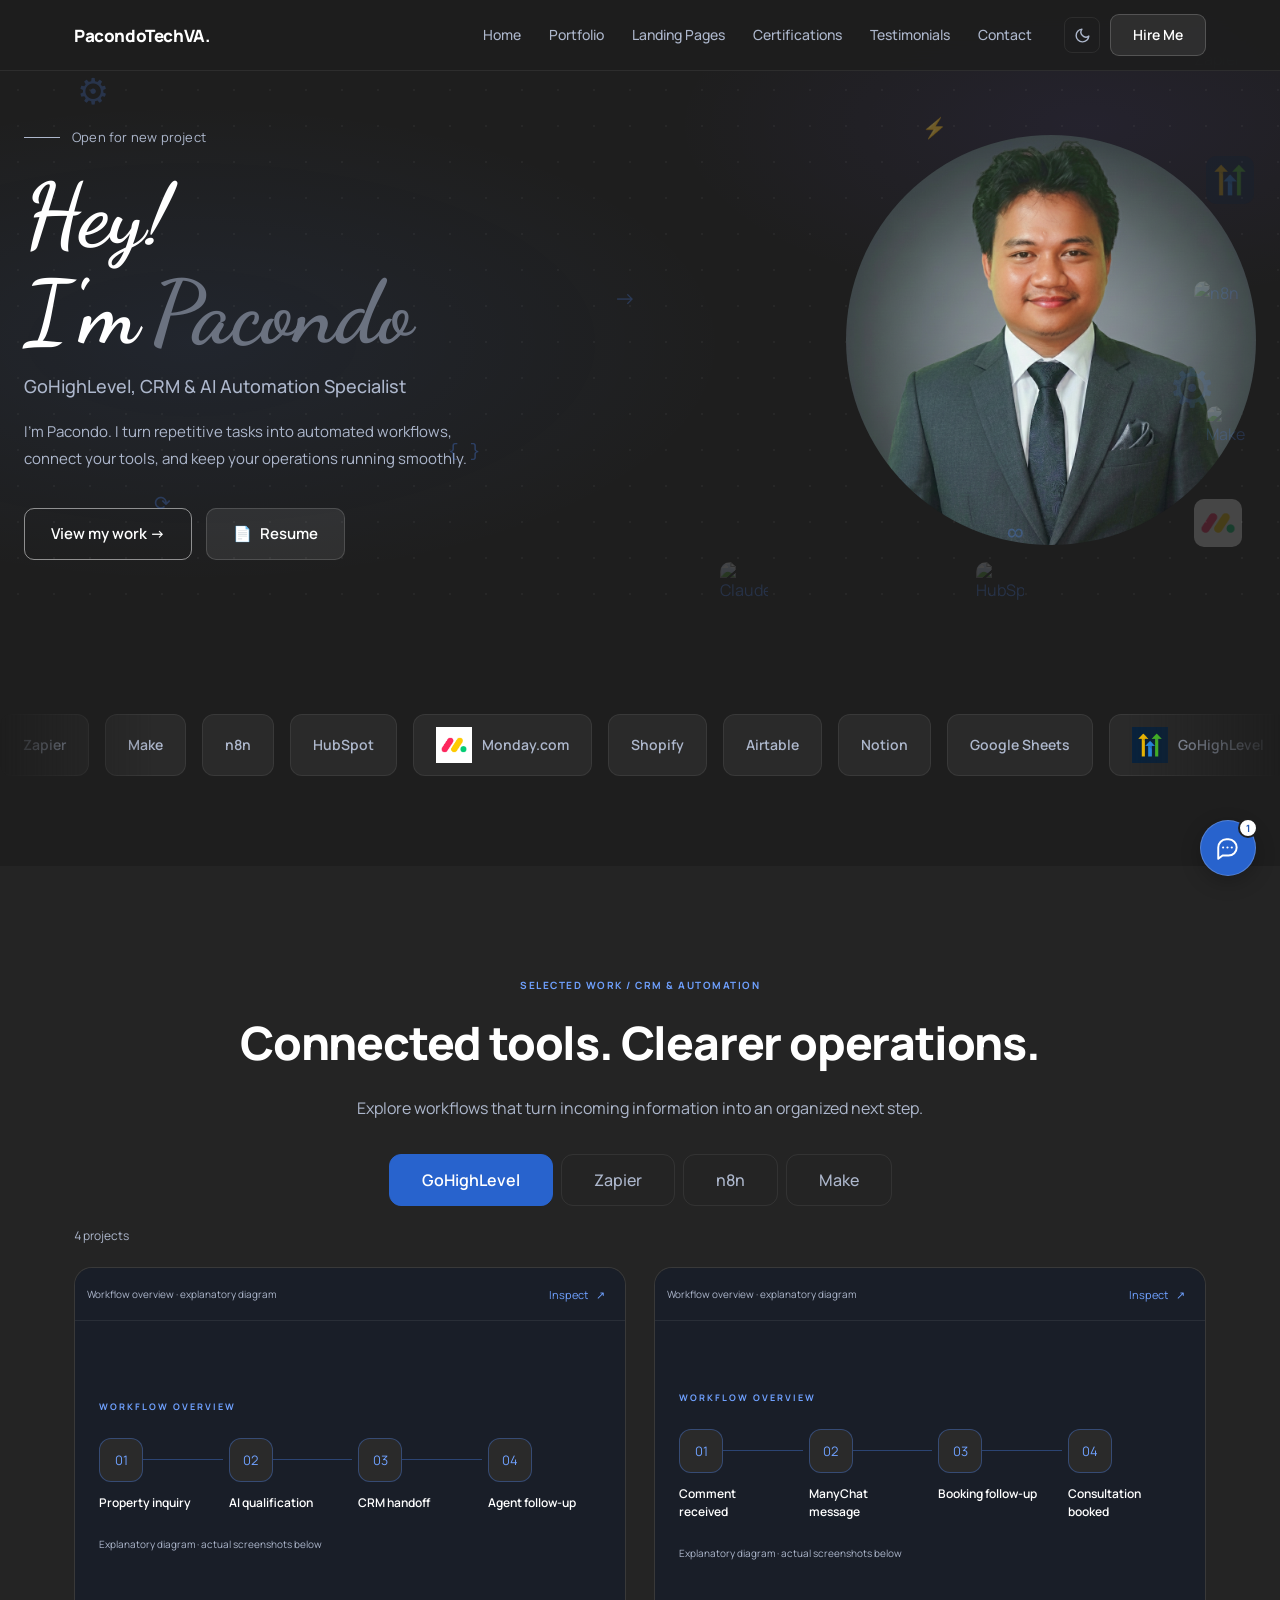
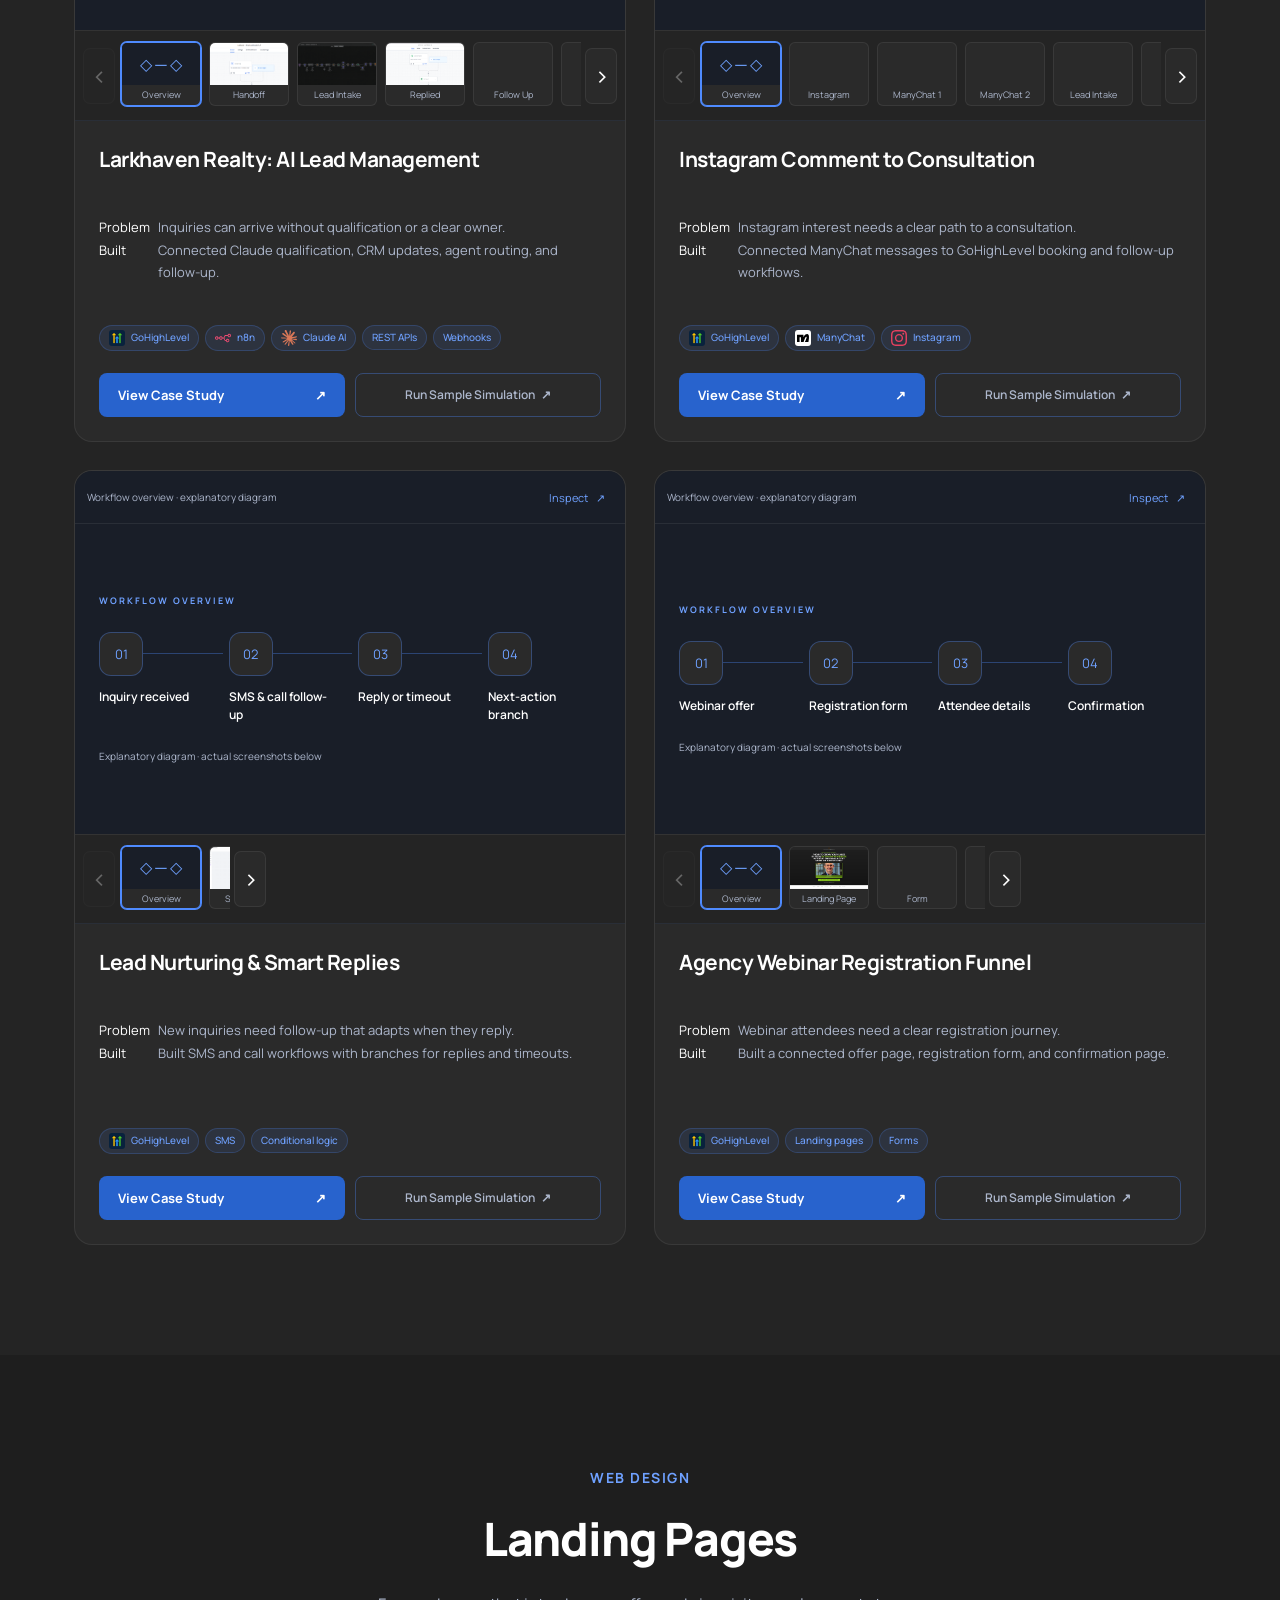
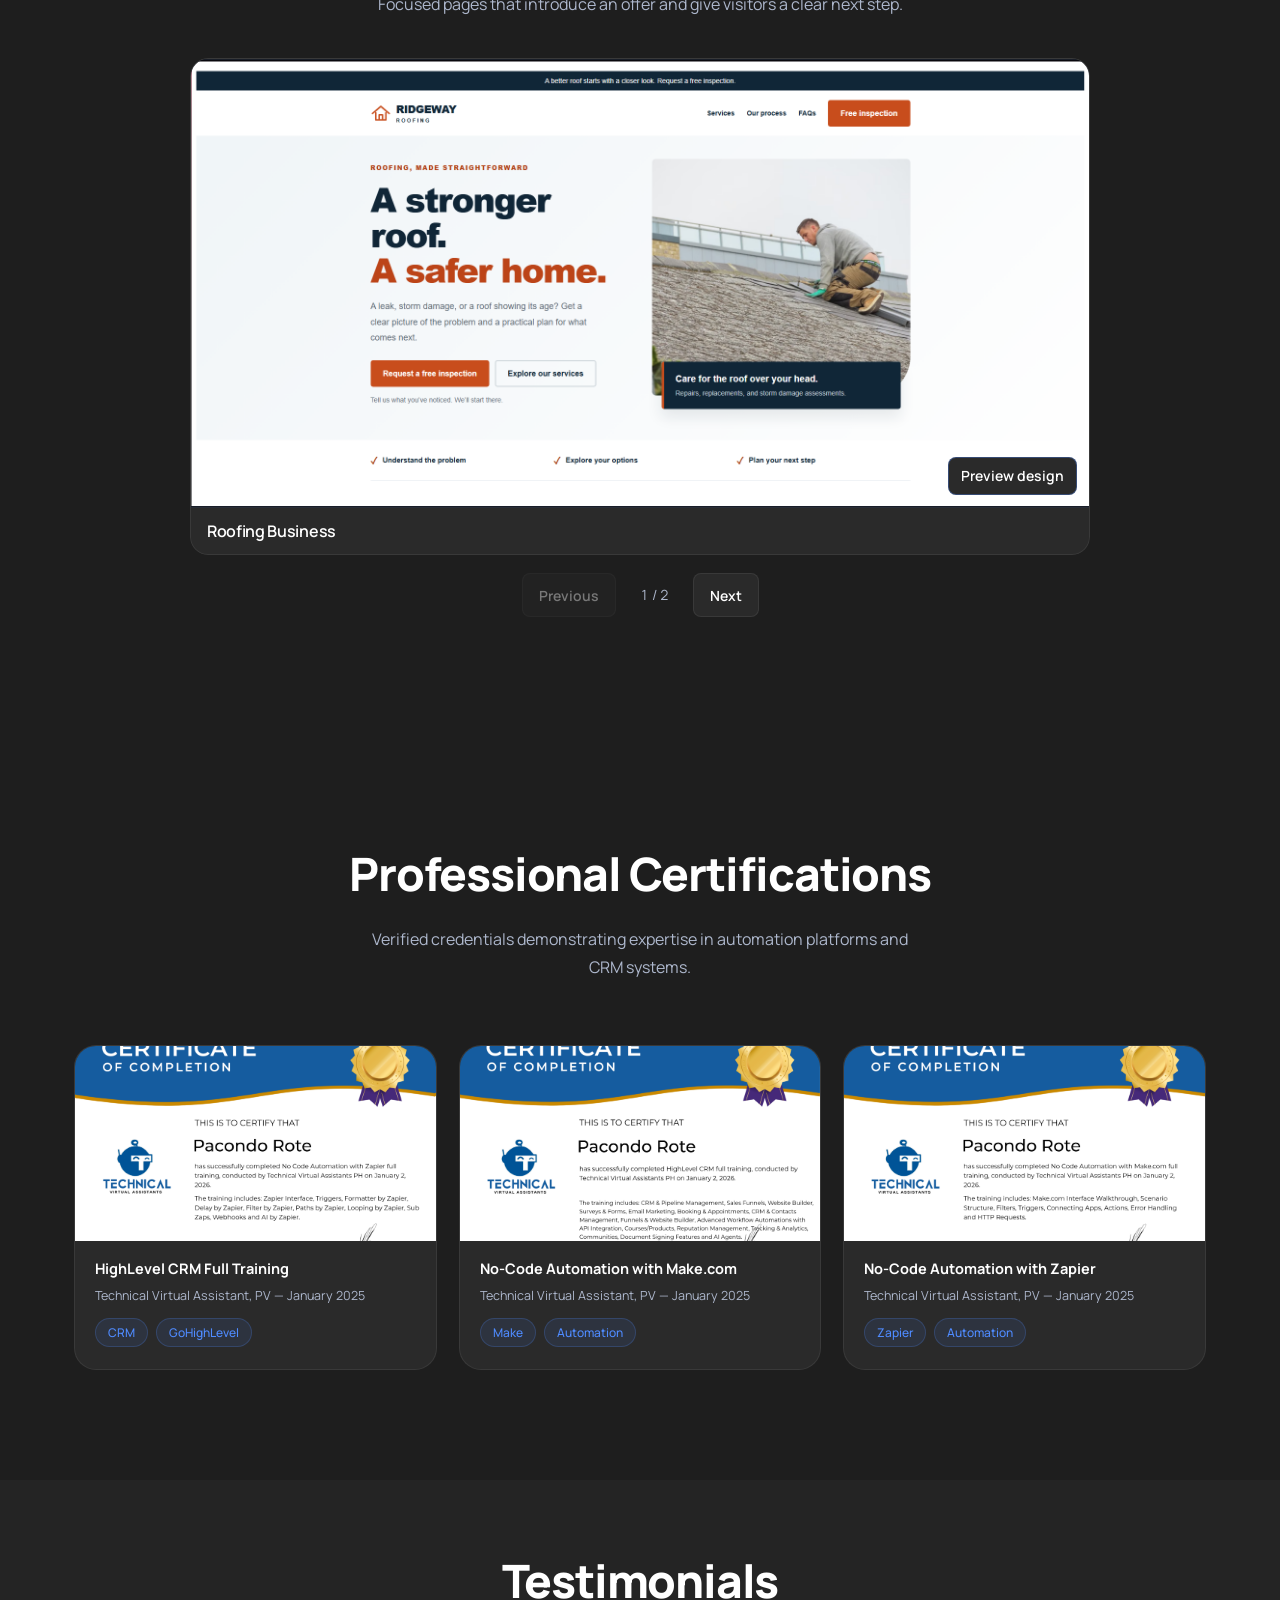
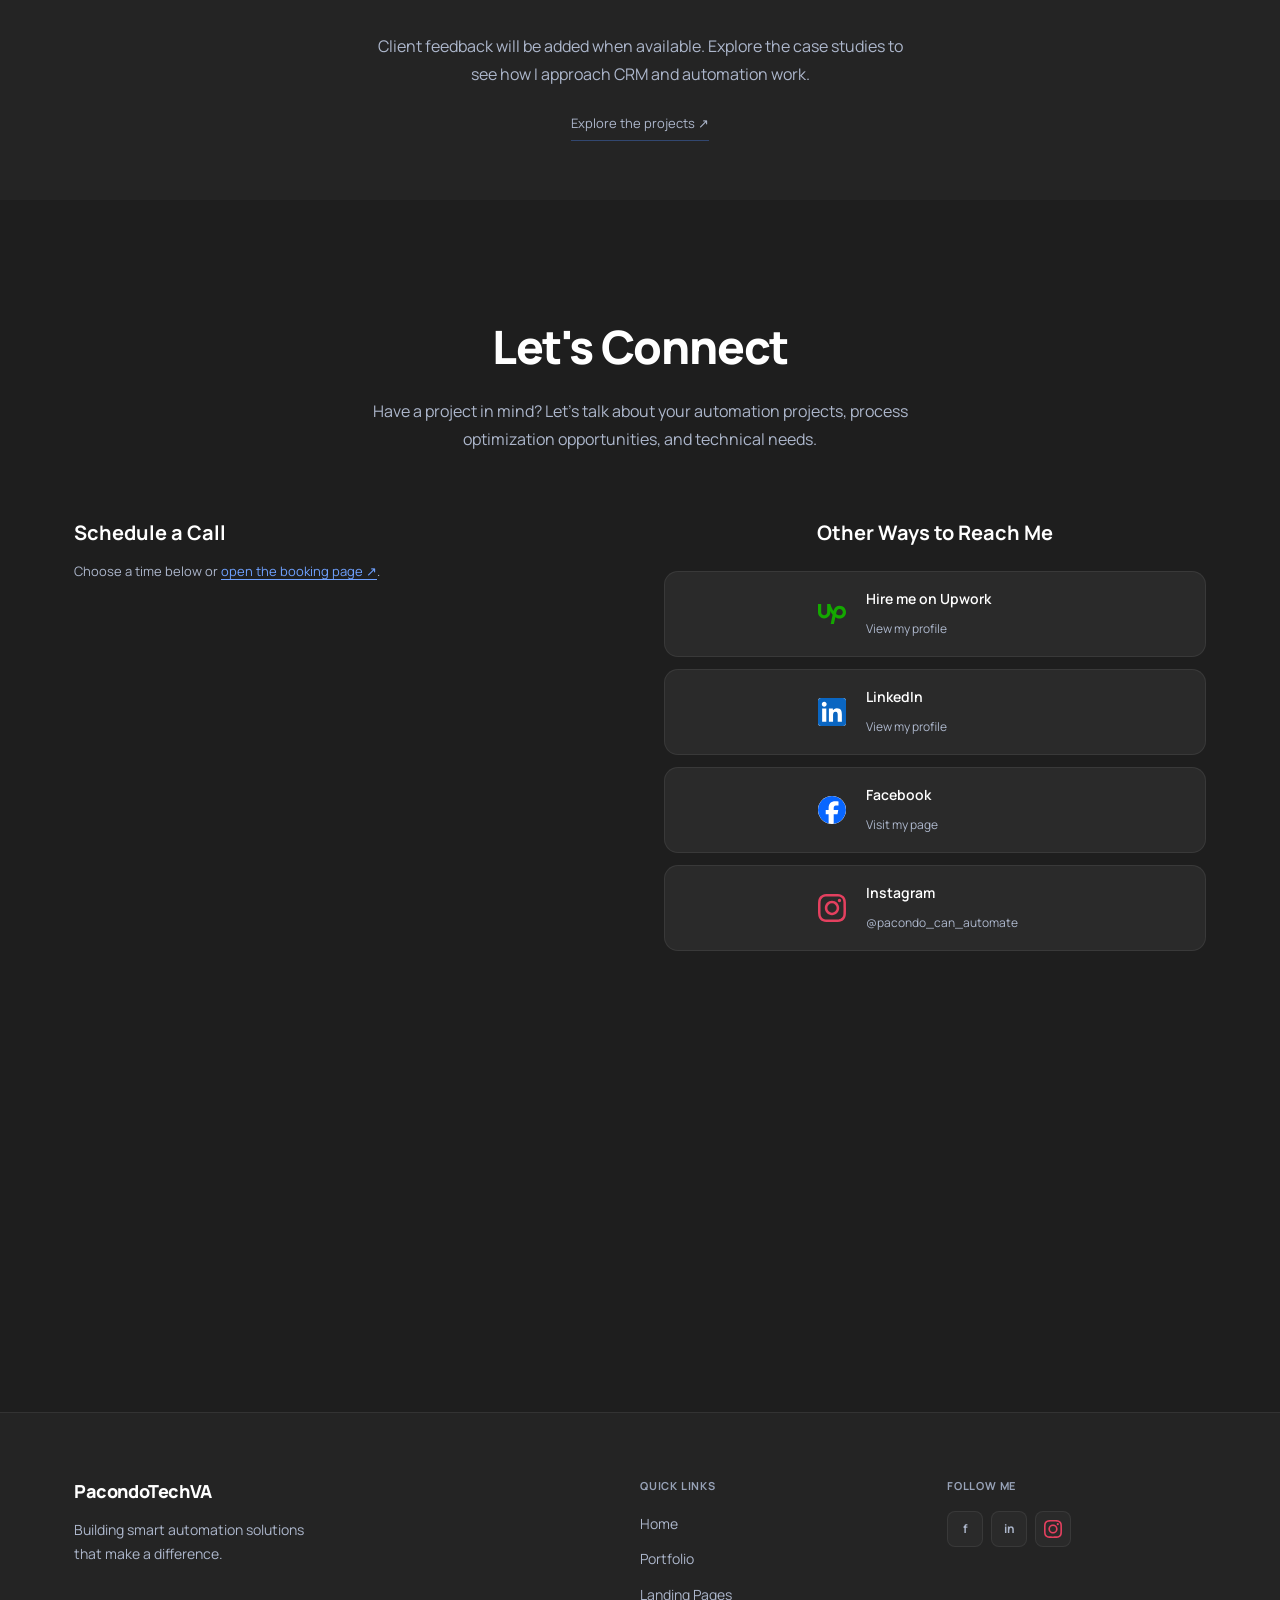
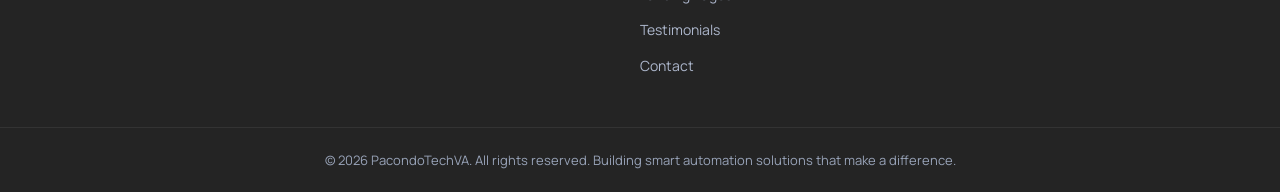
==== commit 60727fdc: "Add swipeable landing gallery and refresh portfolio contacts" ====
--- a/index.html
+++ b/index.html
@@ -7,11 +7,12 @@
   <meta name="description" content="Explore Pacondo’s GoHighLevel, n8n, Make, and Zapier projects: CRM workflows, AI integrations, REST APIs, and webhooks. View case studies and get in touch.">
   <link rel="icon" type="image/png" href="images/webicon.png" />
   <link rel="preload" href="images/fonts/DancingScript-Bold.ttf" as="font" type="font/ttf" crossorigin />
-  <link rel="stylesheet" href="css/styles.css?v=20261111-hero-handwriting" />
+  <link rel="stylesheet" href="css/styles.css?v=20261124-contact-rows" />
   <link rel="stylesheet" href="css/playground.css" />
   <link rel="stylesheet" href="css/project-demos.css" />
-  <link rel="stylesheet" href="css/portfolio.css?v=20261111-tool-logos" />
+  <link rel="stylesheet" href="css/portfolio.css?v=20261124-summary-alignment" />
   <link rel="stylesheet" href="css/image-viewer.css" />
+  <link rel="stylesheet" href="css/landing-pages.css?v=landing-pages-swipe-gallery" />
   <script src="js/hero-handwriting.js?v=20261111-handwriting" defer></script>
   <link rel="preconnect" href="https://fonts.googleapis.com" />
   <link rel="preconnect" href="https://fonts.gstatic.com" crossorigin />
@@ -28,6 +29,7 @@
       <ul class="nav-links" id="navLinks">
         <li><a href="#home">Home</a></li>
         <li><a href="#portfolio">Portfolio</a></li>
+        <li><a href="#landing-pages">Landing Pages</a></li>
         <li><a href="#certifications">Certifications</a></li>
         <li><a href="#testimonials">Testimonials</a></li>
         <li><a href="#contact">Contact</a></li>
@@ -140,7 +142,7 @@
         <button class="tab-btn" data-filter="make">Make</button>
       </div>
 
-      <div class="portfolio-context"><p>Browse by platform. Inspect the build, then follow a sample simulation.</p><p class="portfolio-count" role="status" aria-live="polite"></p></div>
+      <div class="portfolio-context"><p class="portfolio-count" role="status" aria-live="polite"></p></div>
       <div class="portfolio-grid" id="portfolioGrid">
 
         <!-- GHL + N8N — Larkhaven Realty: AI Lead Intake & Nurture -->
@@ -151,7 +153,7 @@
  <div class="gallery-navigation"><button class="gallery-prev" type="button" aria-label="Previous preview">&#8249;</button><div class="port-gallery-thumbs" role="group" aria-label="Select a preview"><button class="port-gallery-thumb overview-thumb active" type="button" aria-label="Show workflow overview" aria-pressed="true"><span class="overview-mini" aria-hidden="true">◇ ─ ◇</span><span>Overview</span></button><button class="port-gallery-thumb" type="button" data-full="images/GHL/Larkhaven Realty/New Lead Handoff.png" aria-label="Show New Lead Handoff" aria-pressed="false"><img src="images/GHL/Larkhaven Realty/New Lead Handoff.png" alt="New Lead Handoff" width="780" height="1143" loading="lazy" decoding="async"><span>Handoff</span></button><button class="port-gallery-thumb" type="button" data-full="images/n8n/Lead Intake.png" aria-label="Show AI Lead Intake" aria-pressed="false"><img src="images/n8n/Lead Intake.png" alt="AI Lead Intake" width="1786" height="881" loading="lazy" decoding="async"><span>Lead Intake</span></button><button class="port-gallery-thumb" type="button" data-full="images/GHL/Larkhaven Realty/lLead Replied.png" aria-label="Show Lead Replied" aria-pressed="false"><img src="images/GHL/Larkhaven Realty/lLead Replied.png" alt="Lead Replied" width="1090" height="1633" loading="lazy" decoding="async"><span>Replied</span></button><button class="port-gallery-thumb" type="button" data-full="images/GHL/Larkhaven Realty/Short Follow Up.png" aria-label="Show Short Follow Up" aria-pressed="false"><img src="images/GHL/Larkhaven Realty/Short Follow Up.png" alt="Short Follow Up" width="770" height="2363" loading="lazy" decoding="async"><span>Follow Up</span></button><button class="port-gallery-thumb" type="button" data-full="images/GHL/Larkhaven Realty/long term nurture.png" aria-label="Show Long Term Nurture" aria-pressed="false"><img src="images/GHL/Larkhaven Realty/long term nurture.png" alt="Long Term Nurture" width="763" height="2140" loading="lazy" decoding="async"><span>Nurture</span></button><button class="port-gallery-thumb" type="button" data-full="images/GHL/Larkhaven Realty/Call booked.png" aria-label="Show Call Booked" aria-pressed="false"><img src="images/GHL/Larkhaven Realty/Call booked.png" alt="Call Booked" width="947" height="1467" loading="lazy" decoding="async"><span>Booked</span></button><button class="port-gallery-thumb" type="button" data-full="images/GHL/Larkhaven Realty/Booking Link Calendar.png" aria-label="Show Booking Calendar" aria-pressed="false"><img src="images/GHL/Larkhaven Realty/Booking Link Calendar.png" alt="Booking Calendar" width="1276" height="853" loading="lazy" decoding="async"><span>Calendar</span></button><button class="port-gallery-thumb" type="button" data-full="images/GHL/Larkhaven Realty/Pipeline.png" aria-label="Show Pipeline" aria-pressed="false"><img src="images/GHL/Larkhaven Realty/Pipeline.png" alt="Pipeline" width="1690" height="791" loading="lazy" decoding="async"><span>Pipeline</span></button><button class="port-gallery-thumb" type="button" data-full="images/GHL/Larkhaven Realty/Contacts.png" aria-label="Show Contacts" aria-pressed="false"><img src="images/GHL/Larkhaven Realty/Contacts.png" alt="Contacts" width="1675" height="535" loading="lazy" decoding="async"><span>Contacts</span></button><button class="port-gallery-thumb" type="button" data-full="images/GHL/Larkhaven Realty/Sample Email.png" aria-label="Show Sample Email" aria-pressed="false"><img src="images/GHL/Larkhaven Realty/Sample Email.png" alt="Sample Email" width="1455" height="738" loading="lazy" decoding="async"><span>Email 1</span></button><button class="port-gallery-thumb" type="button" data-full="images/GHL/Larkhaven Realty/sample Email 2.png" aria-label="Show Sample Email 2" aria-pressed="false"><img src="images/GHL/Larkhaven Realty/sample Email 2.png" alt="Sample Email 2" width="1455" height="738" loading="lazy" decoding="async"><span>Email 2</span></button></div><button class="gallery-next" type="button" aria-label="Next preview">&#8250;</button></div></div>
 <div class="port-body">
             <h3>Larkhaven Realty: AI Lead Management</h3>
-            <p class="project-summary"><span><b>Problem</b> Inquiries can arrive without qualification or a clear owner.</span><span><b>Built</b> Connected Claude qualification, CRM updates, agent routing, and follow-up.</span></p>
+            <p class="project-summary"><span><b>Problem</b> <span>Inquiries can arrive without qualification or a clear owner.</span></span><span><b>Built</b> <span>Connected Claude qualification, CRM updates, agent routing, and follow-up.</span></span></p>
             <div class="tag-row" aria-label="Technology stack"><span class="tag tool-tag"><img src="images/ghl.jpg" alt="" width="16" height="16" loading="lazy" decoding="async">GoHighLevel</span><span class="tag tool-tag"><img src="images/tools/n8n.svg" alt="" width="16" height="16" loading="lazy" decoding="async">n8n</span><span class="tag tool-tag"><img src="images/tools/claude.svg" alt="" width="16" height="16" loading="lazy" decoding="async">Claude AI</span><span class="tag">REST APIs</span><span class="tag">Webhooks</span></div><div class="project-actions"><a class="case-link" href="projects/larkhaven-realty/">View Case Study <span aria-hidden="true">↗</span></a></div></div></article>
 
         <!-- N8N — Workflow: Larkhaven AI Lead Intake -->
@@ -162,7 +164,7 @@
  <div class="gallery-navigation"><button class="gallery-prev" type="button" aria-label="Previous preview">&#8249;</button><div class="port-gallery-thumbs" role="group" aria-label="Select a preview"><button class="port-gallery-thumb overview-thumb active" type="button" aria-label="Show workflow overview" aria-pressed="true"><span class="overview-mini" aria-hidden="true">&#9671; &#9472; &#9671;</span><span>Overview</span></button><button class="port-gallery-thumb" type="button" data-full="images/n8n/Lead Intake.png" aria-label="Show AI Lead Intake Workflow" aria-pressed="false"><img src="images/n8n/Lead Intake.png" alt="AI Lead Intake Workflow" width="1786" height="881" loading="lazy" decoding="async"><span>Screenshot</span></button></div><button class="gallery-next" type="button" aria-label="Next preview">&#8250;</button></div></div>
 <div class="port-body">
             <h3>AI Lead Intake & Qualification</h3>
-            <p class="project-summary"><span><b>Problem</b> Raw property inquiries need context before agent outreach.</span><span><b>Built</b> Used n8n and Claude to qualify inquiries and prepare the GoHighLevel handoff.</span></p>
+            <p class="project-summary"><span><b>Problem</b> <span>Raw property inquiries need context before agent outreach.</span></span><span><b>Built</b> <span>Used n8n and Claude to qualify inquiries and prepare the GoHighLevel handoff.</span></span></p>
             <div class="tag-row" aria-label="Technology stack"><span class="tag tool-tag"><img src="images/tools/n8n.svg" alt="" width="16" height="16" loading="lazy" decoding="async">n8n</span><span class="tag tool-tag"><img src="images/tools/claude.svg" alt="" width="16" height="16" loading="lazy" decoding="async">Claude AI</span><span class="tag tool-tag"><img src="images/ghl.jpg" alt="" width="16" height="16" loading="lazy" decoding="async">GoHighLevel</span><span class="tag">Webhooks</span></div><div class="project-actions"><a class="case-link" href="projects/larkhaven-realty/">View Case Study <span aria-hidden="true">↗</span></a></div></div></article>
 
         <!-- GHL — Workflow: Instagram Comment to Booked Appointment -->
@@ -173,7 +175,7 @@
  <div class="gallery-navigation"><button class="gallery-prev" type="button" aria-label="Previous preview">&#8249;</button><div class="port-gallery-thumbs" role="group" aria-label="Select a preview"><button class="port-gallery-thumb overview-thumb active" type="button" aria-label="Show workflow overview" aria-pressed="true"><span class="overview-mini" aria-hidden="true">&#9671; &#9472; &#9671;</span><span>Overview</span></button><button class="port-gallery-thumb" type="button" data-full="images/GHL/Comment to Booking/Instagram.png" aria-label="Show Instagram Comment Trigger" aria-pressed="false"><img src="images/GHL/Comment to Booking/Instagram.png" alt="Instagram Comment Trigger" width="1884" height="925" loading="lazy" decoding="async"><span>Instagram</span></button><button class="port-gallery-thumb" type="button" data-full="images/GHL/Comment to Booking/Manychatpt1.png" aria-label="Show ManyChat Part 1" aria-pressed="false"><img src="images/GHL/Comment to Booking/Manychatpt1.png" alt="ManyChat Part 1" width="1916" height="946" loading="lazy" decoding="async"><span>ManyChat 1</span></button><button class="port-gallery-thumb" type="button" data-full="images/GHL/Comment to Booking/Manychatpt2.png" aria-label="Show ManyChat Part 2" aria-pressed="false"><img src="images/GHL/Comment to Booking/Manychatpt2.png" alt="ManyChat Part 2" width="1902" height="928" loading="lazy" decoding="async"><span>ManyChat 2</span></button><button class="port-gallery-thumb" type="button" data-full="images/GHL/Comment to Booking/WF1_Lead Intake.png" aria-label="Show Lead Intake Workflow" aria-pressed="false"><img src="images/GHL/Comment to Booking/WF1_Lead Intake.png" alt="Lead Intake Workflow" width="1887" height="1600" loading="lazy" decoding="async"><span>Lead Intake</span></button><button class="port-gallery-thumb" type="button" data-full="images/GHL/Comment to Booking/WF2_Booking link + nudges.png" aria-label="Show Booking Link and Nudges Workflow" aria-pressed="false"><img src="images/GHL/Comment to Booking/WF2_Booking link + nudges.png" alt="Booking Link and Nudges Workflow" width="1915" height="1516" loading="lazy" decoding="async"><span>Booking</span></button><button class="port-gallery-thumb" type="button" data-full="images/GHL/Comment to Booking/WF3_Consult Booked.png" aria-label="Show Consult Booked Workflow" aria-pressed="false"><img src="images/GHL/Comment to Booking/WF3_Consult Booked.png" alt="Consult Booked Workflow" width="1870" height="1643" loading="lazy" decoding="async"><span>Consult</span></button><button class="port-gallery-thumb" type="button" data-full="images/GHL/Comment to Booking/Calendar.png" aria-label="Show Calendar Setup" aria-pressed="false"><img src="images/GHL/Comment to Booking/Calendar.png" alt="Calendar Setup" width="1915" height="1261" loading="lazy" decoding="async"><span>Calendar</span></button><button class="port-gallery-thumb" type="button" data-full="images/GHL/Comment to Booking/Custom Field.png" aria-label="Show Custom Fields" aria-pressed="false"><img src="images/GHL/Comment to Booking/Custom Field.png" alt="Custom Fields" width="1918" height="946" loading="lazy" decoding="async"><span>Fields</span></button><button class="port-gallery-thumb" type="button" data-full="images/GHL/Comment to Booking/Tags.png" aria-label="Show Tags" aria-pressed="false"><img src="images/GHL/Comment to Booking/Tags.png" alt="Tags" width="1918" height="946" loading="lazy" decoding="async"><span>Tags</span></button></div><button class="gallery-next" type="button" aria-label="Next preview">&#8250;</button></div></div>
 <div class="port-body">
             <h3>Instagram Comment to Consultation</h3>
-            <p class="project-summary"><span><b>Problem</b> Instagram interest needs a clear path to a consultation.</span><span><b>Built</b> Connected ManyChat messages to GoHighLevel booking and follow-up workflows.</span></p>
+            <p class="project-summary"><span><b>Problem</b> <span>Instagram interest needs a clear path to a consultation.</span></span><span><b>Built</b> <span>Connected ManyChat messages to GoHighLevel booking and follow-up workflows.</span></span></p>
             <div class="tag-row" aria-label="Technology stack"><span class="tag tool-tag"><img src="images/ghl.jpg" alt="" width="16" height="16" loading="lazy" decoding="async">GoHighLevel</span><span class="tag tool-tag"><img src="images/tools/manychat.svg" alt="" width="16" height="16" loading="lazy" decoding="async">ManyChat</span><span class="tag tool-tag"><img src="images/tools/instagram.svg" alt="" width="16" height="16" loading="lazy" decoding="async">Instagram</span></div><div class="project-actions"><details class="project-brief"><summary class="case-link">View Case Study <span aria-hidden="true">&#8599;</span></summary><div class="brief-content"><h4>Project approach</h4><p>Connected Instagram comment capture in ManyChat to GoHighLevel. Lead intake, booking-link nudges, and consultation confirmation workflows use tags, custom fields, and a calendar to track the journey.</p><div class="project-outcome"><strong>Outcome:</strong> A connected path from Instagram comment to consultation booking, with automated booking reminders and appointment tracking.</div><p>Explore the screenshots above or run the sample simulation below to follow the process.</p></div></details></div></div></article>
 
         <!-- N8N — Workflow: AI Invoice Chasing Automation -->
@@ -184,7 +186,7 @@
  <div class="gallery-navigation"><button class="gallery-prev" type="button" aria-label="Previous preview">&#8249;</button><div class="port-gallery-thumbs" role="group" aria-label="Select a preview"><button class="port-gallery-thumb overview-thumb active" type="button" aria-label="Show workflow overview" aria-pressed="true"><span class="overview-mini" aria-hidden="true">&#9671; &#9472; &#9671;</span><span>Overview</span></button><button class="port-gallery-thumb" type="button" data-full="images/n8n/AR Chaser Demo (n8n + Xero).png" aria-label="Show AI Invoice Chasing Automation" aria-pressed="false"><img src="images/n8n/AR Chaser Demo (n8n + Xero).png" alt="AI Invoice Chasing Automation" width="1724" height="913" loading="lazy" decoding="async"><span>Screenshot</span></button></div><button class="gallery-next" type="button" aria-label="Next preview">&#8250;</button></div></div>
 <div class="port-body">
             <h3>AI Invoice Follow-Up</h3>
-            <p class="project-summary"><span><b>Problem</b> Overdue invoices need consistent, traceable follow-up.</span><span><b>Built</b> Connected Xero checks, AI email drafting, Gmail, and an activity log.</span></p>
+            <p class="project-summary"><span><b>Problem</b> <span>Overdue invoices need consistent, traceable follow-up.</span></span><span><b>Built</b> <span>Connected Xero checks, AI email drafting, Gmail, and an activity log.</span></span></p>
             <div class="tag-row" aria-label="Technology stack"><span class="tag tool-tag"><img src="images/tools/n8n.svg" alt="" width="16" height="16" loading="lazy" decoding="async">n8n</span><span class="tag tool-tag"><img src="images/tools/xero.svg" alt="" width="16" height="16" loading="lazy" decoding="async">Xero</span><span class="tag tool-tag"><img src="images/tools/claude.svg" alt="" width="16" height="16" loading="lazy" decoding="async">Claude AI</span><span class="tag tool-tag"><img src="images/tools/gmail.svg" alt="" width="16" height="16" loading="lazy" decoding="async">Gmail</span><span class="tag tool-tag"><img src="images/tools/google-sheets.svg" alt="" width="16" height="16" loading="lazy" decoding="async">Google Sheets</span></div><div class="project-actions"><details class="project-brief"><summary class="case-link">View Case Study <span aria-hidden="true">&#8599;</span></summary><div class="brief-content"><h4>Project approach</h4><p>Built an n8n workflow that checks overdue Xero invoices, calculates days overdue, and retrieves client history. Claude prepares personalized reminders, Gmail handles email delivery, and Google Sheets records the activity.</p><div class="project-outcome"><strong>Outcome:</strong> Overdue invoices receive personalized email follow-ups, with a Google Sheets log that makes collection activity easier to review.</div><p>Explore the screenshots above or run the sample simulation below to follow the process.</p></div></details></div></div></article>
 
         <!-- MAKE — Automated Zero Export → Asana CSV Upload -->
@@ -195,7 +197,7 @@
  <div class="gallery-navigation"><button class="gallery-prev" type="button" aria-label="Previous preview">&#8249;</button><div class="port-gallery-thumbs" role="group" aria-label="Select a preview"><button class="port-gallery-thumb overview-thumb active" type="button" aria-label="Show workflow overview" aria-pressed="true"><span class="overview-mini" aria-hidden="true">&#9671; &#9472; &#9671;</span><span>Overview</span></button><button class="port-gallery-thumb" type="button" data-full="images/Make/Automated Zero Export → Asana CSV Upload.png" aria-label="Show Automated Zero Export Asana CSV Upload" aria-pressed="false"><img src="images/Make/Automated Zero Export → Asana CSV Upload.png" alt="Automated Zero Export Asana CSV Upload" width="1907" height="910" loading="lazy" decoding="async"><span>Screenshot</span></button></div><button class="gallery-next" type="button" aria-label="Next preview">&#8250;</button></div></div>
 <div class="port-body">
             <h3>Xero to Asana Export Automation</h3>
-            <p class="project-summary"><span><b>Problem</b> Manual exports require repeated CSV preparation and uploads.</span><span><b>Built</b> Built a scheduled Make workflow to format Xero data for Asana.</span></p>
+            <p class="project-summary"><span><b>Problem</b> <span>Manual exports require repeated CSV preparation and uploads.</span></span><span><b>Built</b> <span>Built a scheduled Make workflow to format Xero data for Asana.</span></span></p>
             <div class="tag-row" aria-label="Technology stack"><span class="tag tool-tag"><img src="images/tools/make.svg" alt="" width="16" height="16" loading="lazy" decoding="async">Make</span><span class="tag tool-tag"><img src="images/tools/xero.svg" alt="" width="16" height="16" loading="lazy" decoding="async">Xero</span><span class="tag tool-tag"><img src="images/tools/asana.svg" alt="" width="16" height="16" loading="lazy" decoding="async">Asana</span><span class="tag">CSV</span></div><div class="project-actions"><details class="project-brief"><summary class="case-link">View Case Study <span aria-hidden="true">&#8599;</span></summary><div class="brief-content"><h4>Project approach</h4><p>Built a Make scenario that schedules a Xero export, formats records as a CSV, and uploads the file into Asana. The workflow replaces repeated manual preparation and upload steps.</p><div class="project-outcome"><strong>Outcome:</strong> Scheduled exports are formatted and uploaded to Asana automatically, replacing the manual CSV preparation and upload steps.</div><p>Explore the screenshots above or run the sample simulation below to follow the process.</p></div></details></div></div></article>
 
         <!-- GHL — Workflow: Lead Nurturing Automation -->
@@ -206,7 +208,7 @@
  <div class="gallery-navigation"><button class="gallery-prev" type="button" aria-label="Previous preview">&#8249;</button><div class="port-gallery-thumbs" role="group" aria-label="Select a preview"><button class="port-gallery-thumb overview-thumb active" type="button" aria-label="Show workflow overview" aria-pressed="true"><span class="overview-mini" aria-hidden="true">◇ ─ ◇</span><span>Overview</span></button><button class="port-gallery-thumb" type="button" data-full="images/GHL/Workflow/GoHighLevel Lead Nurturing Automation – SMS, Calls &amp; Smart Replies.png" aria-label="Show GHL Lead Nurturing Automation" aria-pressed="false"><img src="images/GHL/Workflow/GoHighLevel Lead Nurturing Automation – SMS, Calls &amp; Smart Replies.png" alt="GHL Lead Nurturing Automation" width="1356" height="2197" loading="lazy" decoding="async"><span>Screenshot</span></button></div><button class="gallery-next" type="button" aria-label="Next preview">&#8250;</button></div></div>
 <div class="port-body">
             <h3>Lead Nurturing & Smart Replies</h3>
-            <p class="project-summary"><span><b>Problem</b> New inquiries need follow-up that adapts when they reply.</span><span><b>Built</b> Built SMS and call workflows with branches for replies and timeouts.</span></p>
+            <p class="project-summary"><span><b>Problem</b> <span>New inquiries need follow-up that adapts when they reply.</span></span><span><b>Built</b> <span>Built SMS and call workflows with branches for replies and timeouts.</span></span></p>
             <div class="tag-row" aria-label="Technology stack"><span class="tag tool-tag"><img src="images/ghl.jpg" alt="" width="16" height="16" loading="lazy" decoding="async">GoHighLevel</span><span class="tag">SMS</span><span class="tag">Conditional logic</span></div><div class="project-actions"><details class="project-brief"><summary class="case-link">View Case Study <span aria-hidden="true">&#8599;</span></summary><div class="brief-content"><h4>Project approach</h4><p>Built a GoHighLevel nurture workflow that follows form submissions with SMS and call steps. Reply and timeout conditions select the next follow-up branch.</p><div class="project-outcome"><strong>Outcome:</strong> Each lead follows a response-based sequence, with interested contacts routed to documents and unanswered inquiries moved to re-engagement.</div><p>Explore the screenshots above or run the sample simulation below to follow the process.</p></div></details></div></div></article>
 
         <!-- GHL — Funnel: Webinar For Agency Company -->
@@ -217,7 +219,7 @@
  <div class="gallery-navigation"><button class="gallery-prev" type="button" aria-label="Previous preview">&#8249;</button><div class="port-gallery-thumbs" role="group" aria-label="Select a preview"><button class="port-gallery-thumb overview-thumb active" type="button" aria-label="Show workflow overview" aria-pressed="true"><span class="overview-mini" aria-hidden="true">◇ ─ ◇</span><span>Overview</span></button><button class="port-gallery-thumb" type="button" data-full="images/Webinar For Agency Company/Landing Page.png" aria-label="Show Landing Page" aria-pressed="false"><img src="images/Webinar For Agency Company/Landing Page.png" alt="Landing Page" width="1903" height="3293" loading="lazy" decoding="async"><span>Landing Page</span></button><button class="port-gallery-thumb" type="button" data-full="images/Webinar For Agency Company/Form.png" aria-label="Show Form" aria-pressed="false"><img src="images/Webinar For Agency Company/Form.png" alt="Form" width="1920" height="1300" loading="lazy" decoding="async"><span>Form</span></button><button class="port-gallery-thumb" type="button" data-full="images/Webinar For Agency Company/Thank You Page.png" aria-label="Show Thank You Page" aria-pressed="false"><img src="images/Webinar For Agency Company/Thank You Page.png" alt="Thank You Page" width="1877" height="906" loading="lazy" decoding="async"><span>Thank You</span></button></div><button class="gallery-next" type="button" aria-label="Next preview">&#8250;</button></div></div>
 <div class="port-body">
             <h3>Agency Webinar Registration Funnel</h3>
-            <p class="project-summary"><span><b>Problem</b> Webinar attendees need a clear registration journey.</span><span><b>Built</b> Built a connected offer page, registration form, and confirmation page.</span></p>
+            <p class="project-summary"><span><b>Problem</b> <span>Webinar attendees need a clear registration journey.</span></span><span><b>Built</b> <span>Built a connected offer page, registration form, and confirmation page.</span></span></p>
             <div class="tag-row" aria-label="Technology stack"><span class="tag tool-tag"><img src="images/ghl.jpg" alt="" width="16" height="16" loading="lazy" decoding="async">GoHighLevel</span><span class="tag">Landing pages</span><span class="tag">Forms</span></div><div class="project-actions"><details class="project-brief"><summary class="case-link">View Case Study <span aria-hidden="true">&#8599;</span></summary><div class="brief-content"><h4>Project approach</h4><p>Built three connected GoHighLevel pages: a landing page to explain the webinar, a registration form to capture attendee details, and a thank-you page to confirm the next steps.</p><div class="project-outcome"><strong>Outcome:</strong> A complete registration journey that presents the webinar, captures attendee details, and confirms the next steps after sign-up.</div><p>Explore the screenshots above or run the sample simulation below to follow the process.</p></div></details></div></div></article>
 
         <!-- ZAPIER — Automated Lead Enrichment -->
@@ -228,7 +230,7 @@
  <div class="gallery-navigation"><button class="gallery-prev" type="button" aria-label="Previous preview">&#8249;</button><div class="port-gallery-thumbs" role="group" aria-label="Select a preview"><button class="port-gallery-thumb overview-thumb active" type="button" aria-label="Show workflow overview" aria-pressed="true"><span class="overview-mini" aria-hidden="true">◇ ─ ◇</span><span>Overview</span></button><button class="port-gallery-thumb" type="button" data-full="images/Zapier/Automated Lead Enrichment.png" aria-label="Show Automated Lead Enrichment" aria-pressed="false"><img src="images/Zapier/Automated Lead Enrichment.png" alt="Automated Lead Enrichment" width="1620" height="1675" loading="lazy" decoding="async"><span>Screenshot</span></button></div><button class="gallery-next" type="button" aria-label="Next preview">&#8250;</button></div></div>
 <div class="port-body">
             <h3>Lead Enrichment & CRM Handoff</h3>
-            <p class="project-summary"><span><b>Problem</b> Incomplete lead records leave sales teams without context.</span><span><b>Built</b> Built a Zapier workflow to enrich leads before the CRM handoff.</span></p>
+            <p class="project-summary"><span><b>Problem</b> <span>Incomplete lead records leave sales teams without context.</span></span><span><b>Built</b> <span>Built a Zapier workflow to enrich leads before the CRM handoff.</span></span></p>
             <div class="tag-row" aria-label="Technology stack"><span class="tag tool-tag"><img src="images/tools/zapier.svg" alt="" width="16" height="16" loading="lazy" decoding="async">Zapier</span><span class="tag">Lead enrichment</span><span class="tag">CRM</span></div><div class="project-actions"><details class="project-brief"><summary class="case-link">View Case Study <span aria-hidden="true">&#8599;</span></summary><div class="brief-content"><h4>Project approach</h4><p>Built a Zapier workflow that captures incoming leads, enriches their contact and company information, and passes the record into the CRM for outreach.</p><div class="project-outcome"><strong>Outcome:</strong> New leads reach the CRM with added contact and company context, giving the sales team a clearer starting point for outreach.</div><p>Explore the screenshots above or run the sample simulation below to follow the process.</p></div></details></div></div></article>
 
         <!-- N8N — AI Agent -->
@@ -239,13 +241,52 @@
  <div class="gallery-navigation"><button class="gallery-prev" type="button" aria-label="Previous preview">&#8249;</button><div class="port-gallery-thumbs" role="group" aria-label="Select a preview"><button class="port-gallery-thumb overview-thumb active" type="button" aria-label="Show workflow overview" aria-pressed="true"><span class="overview-mini" aria-hidden="true">&#9671; &#9472; &#9671;</span><span>Overview</span></button><button class="port-gallery-thumb" type="button" data-full="images/n8n/FB Page Farm Agent.png" aria-label="Show FB Page Farm Agent" aria-pressed="false"><img src="images/n8n/FB Page Farm Agent.png" alt="FB Page Farm Agent" width="1713" height="913" loading="lazy" decoding="async"><span>Screenshot</span></button></div><button class="gallery-next" type="button" aria-label="Next preview">&#8250;</button></div></div>
 <div class="port-body">
             <h3>Facebook Farm Page AI Assistant</h3>
-            <p class="project-summary"><span><b>Problem</b> Page inquiries need coverage when the owner is unavailable.</span><span><b>Built</b> Connected Facebook messaging to a Gemini assistant with conversation memory.</span></p>
+            <p class="project-summary"><span><b>Problem</b> <span>Page inquiries need coverage when the owner is unavailable.</span></span><span><b>Built</b> <span>Connected Facebook messaging to a Gemini assistant with conversation memory.</span></span></p>
             <div class="tag-row" aria-label="Technology stack"><span class="tag tool-tag"><img src="images/tools/n8n.svg" alt="" width="16" height="16" loading="lazy" decoding="async">n8n</span><span class="tag tool-tag"><img src="images/tools/gemini.svg" alt="" width="16" height="16" loading="lazy" decoding="async">Gemini</span><span class="tag tool-tag"><img src="images/tools/facebook.svg" alt="" width="16" height="16" loading="lazy" decoding="async">Facebook</span><span class="tag">Simple Memory</span></div><div class="project-actions"><details class="project-brief"><summary class="case-link">View Case Study <span aria-hidden="true">&#8599;</span></summary><div class="brief-content"><h4>Project approach</h4><p>Connected Facebook Page messages to an n8n AI agent using Google Gemini and Simple Memory. The agent interprets incoming messages and prepares context-aware responses.</p><div class="project-outcome"><strong>Outcome:</strong> Incoming Facebook inquiries receive automated, context-aware responses, providing message coverage when the page owner is unavailable.</div><p>Explore the screenshots above or run the sample simulation below to follow the process.</p></div></details></div></div></article>
 
 
       </div><!-- end portfolioGrid -->
 
-    <p class="portfolio-simulation-note">Sample simulations use scripted test data and do not send messages, create bookings, or update external services. Larkhaven Realty is a fictional business demonstration.</p>
+    </div>
+  </section>
+
+  <!-- LANDING PAGES -->
+  <section class="landing-pages section" id="landing-pages" aria-labelledby="landing-pages-heading">
+    <div class="container">
+      <div class="section-head">
+        <span class="project-eyebrow">WEB DESIGN</span>
+        <h2 id="landing-pages-heading">Landing Pages</h2>
+        <p>Focused pages that introduce an offer and give visitors a clear next step.</p>
+      </div>
+
+      <div class="landing-gallery" role="region" aria-roledescription="carousel" aria-label="Landing page designs">
+        <div class="landing-design-grid" id="landingGalleryTrack" tabindex="0" role="group" aria-label="Landing page gallery">
+          <article class="landing-design-card">
+            <button type="button" class="landing-design-preview screenshot-open" aria-haspopup="dialog">
+              <span class="landing-preview-window"><img src="images/landing pages/Roofing Business.png" alt="Ridgeway Roofing landing page with service messaging, roofing imagery, and a free inspection call to action" width="1864" height="924" loading="lazy" decoding="async" /></span>
+              <span class="landing-preview-action">Preview design</span>
+            </button>
+            <div class="landing-design-body">
+              <h3>Roofing Business</h3>
+            </div>
+          </article>
+
+          <article class="landing-design-card">
+            <button type="button" class="landing-design-preview screenshot-open" aria-haspopup="dialog">
+              <span class="landing-preview-window"><img src="images/landing pages/dance studio.png" alt="Rhythm House dance studio landing page with dance class imagery and a trial class call to action" width="1846" height="803" loading="lazy" decoding="async" /></span>
+              <span class="landing-preview-action">Preview design</span>
+            </button>
+            <div class="landing-design-body">
+              <h3>Dance Studio</h3>
+            </div>
+          </article>
+        </div>
+        <div class="landing-gallery-controls" hidden>
+          <button type="button" class="landing-gallery-prev" aria-label="Previous landing page" aria-controls="landingGalleryTrack">Previous</button>
+          <p class="landing-gallery-status" role="status" aria-live="polite" aria-atomic="true">1 / 2</p>
+          <button type="button" class="landing-gallery-next" aria-label="Next landing page" aria-controls="landingGalleryTrack">Next</button>
+        </div>
+      </div>
     </div>
   </section>
 
@@ -335,38 +376,31 @@
           <h3>Other Ways to Reach Me</h3>
           <div class="contact-links">
             <a href="https://www.upwork.com/freelancers/pacondor?mp_source=share" target="_blank" rel="noopener noreferrer" class="contact-link">
-              <span class="clink-icon">&#127908;</span>
+              <span class="clink-icon" aria-hidden="true"><img src="images/tools/upwork.svg" alt="" width="28" height="28" /></span>
               <div>
                 <strong>Hire me on Upwork</strong>
                 <span>View my profile</span>
               </div>
             </a>
             <a href="https://www.linkedin.com/in/pacondo-rote-49840b306" target="_blank" rel="noopener noreferrer" class="contact-link">
-              <span class="clink-icon">&#128188;</span>
+              <span class="clink-icon clink-icon--linkedin" aria-hidden="true"><img src="images/tools/linkedin.svg" alt="" width="28" height="28" /></span>
               <div>
                 <strong>LinkedIn</strong>
                 <span>View my profile</span>
               </div>
             </a>
-            <a href="tel:+639107742327" class="contact-link">
-              <span class="clink-icon">&#128222;</span>
-              <div>
-                <strong>+639107742327</strong>
-                <span>Call me</span>
-              </div>
-            </a>
             <a href="https://www.facebook.com/donpacondo4/" target="_blank" rel="noopener noreferrer" class="contact-link">
-              <span class="clink-icon">&#128172;</span>
+              <span class="clink-icon clink-icon--facebook" aria-hidden="true"><img src="images/tools/facebook.svg" alt="" width="28" height="28" /></span>
               <div>
                 <strong>Facebook</strong>
                 <span>Visit my page</span>
               </div>
             </a>
-            <a href="mailto:pacondorote43@gmail.com" class="contact-link">
-              <span class="clink-icon">&#9993;&#65039;</span>
+            <a href="https://www.instagram.com/pacondo_can_automate/" target="_blank" rel="noopener noreferrer" class="contact-link">
+              <span class="clink-icon" aria-hidden="true"><img src="images/tools/instagram.svg" alt="" width="28" height="28" /></span>
               <div>
-                <strong>pacondorote43@gmail.com</strong>
-                <span>Email me</span>
+                <strong>Instagram</strong>
+                <span>@pacondo_can_automate</span>
               </div>
             </a>
           </div>
@@ -425,6 +459,7 @@
         <ul>
           <li><a href="#home">Home</a></li>
           <li><a href="#portfolio">Portfolio</a></li>
+          <li><a href="#landing-pages">Landing Pages</a></li>
           <li><a href="#testimonials">Testimonials</a></li>
           <li><a href="#contact">Contact</a></li>
         </ul>
@@ -438,7 +473,7 @@
           <a href="https://www.youtube.com/@pacondorote5349" class="social-btn" aria-label="YouTube" target="_blank" rel="noopener noreferrer">YT</a>
           -->
           <a href="https://www.linkedin.com/in/pacondo-rote-49840b306" class="social-btn" aria-label="LinkedIn" target="_blank" rel="noopener noreferrer">in</a>
-          <a href="mailto:pacondorote43@gmail.com" class="social-btn" aria-label="Email">@</a>
+          <a href="https://www.instagram.com/pacondo_can_automate/" class="social-btn" aria-label="Instagram" target="_blank" rel="noopener noreferrer"><img src="images/tools/instagram.svg" alt="" width="18" height="18" /></a>
         </div>
       </div>
     </div>
@@ -450,6 +485,7 @@
   </footer>
 
   <script src="js/image-viewer.js"></script>
+  <script src="js/landing-gallery.js?v=landing-gallery-swipe"></script>
   <script src="js/project-gallery.js"></script>
   <script src="js/script.js?v=20261109-polish"></script>
   <script src="js/project-demos.js?v=20261112-wording"></script>
--- a/css/styles.css
+++ b/css/styles.css
@@ -1111,11 +1111,16 @@
 .cal-icon { font-size: 48px; margin-bottom: 8px; }
 .calendar-placeholder p { font-size: 14px; line-height: 1.7; max-width: 260px; }
 
-.contact-links { display: flex; flex-direction: column; gap: 10px; }
+.contact-links-col h3 { text-align: center; }
+.contact-links { display: grid; grid-template-columns: minmax(0, 1fr); grid-auto-rows: 1fr; gap: 12px; }
 .contact-link {
   display: flex;
-  align-items: center;
+  flex-direction: row;
+  align-items: center;
+  justify-content: center;
   gap: 16px;
+  min-height: 84px;
+  text-align: left;
   background: var(--bg-card);
   border: 1px solid var(--border);
   border-radius: var(--radius);
@@ -1125,11 +1130,15 @@
 .contact-link:hover {
   border-color: var(--border-h);
   background: var(--bg-card-h);
-  transform: translateX(5px);
-}
-.clink-icon { font-size: 22px; width: 36px; text-align: center; flex-shrink: 0; }
-.contact-link strong { display: block; font-size: 14px; font-weight: 600; margin-bottom: 2px; }
-.contact-link span   { font-size: 12px; color: var(--txt-2); }
+  transform: translateY(-3px);
+}
+.clink-icon { display: grid; place-items: center; flex: 0 0 36px; width: 36px; height: 36px; }
+.clink-icon img, .clink-icon svg { display: block; width: 28px; height: 28px; object-fit: contain; }
+.clink-icon--linkedin img { background: #fff; border-radius: 3px; }
+.clink-icon--facebook img { background: #fff; border-radius: 50%; }
+.contact-link > div { flex: 0 1 190px; max-width: 100%; }
+.contact-link strong { display: block; font-size: 14px; font-weight: 600; margin-bottom: 4px; }
+.contact-link > div > span { font-size: 12px; color: var(--txt-2); }
 
 /* ═══════════════════════════════════════════════════
    FOOTER
@@ -1165,6 +1174,7 @@
 .footer-nav a:hover { color: var(--txt); }
 
 .social-row { display: flex; gap: 8px; }
+.social-btn img { width: 18px; height: 18px; object-fit: contain; }
 .social-btn {
   width: 36px;
   height: 36px;
--- a/css/portfolio.css
+++ b/css/portfolio.css
@@ -44,9 +44,10 @@
 .portfolio .port-body > .project-eyebrow { margin-bottom:10px; }
 .portfolio .port-body h3 { font-size:21px;line-height:1.4;letter-spacing:-.5px;min-height:2.8em;margin-bottom:12px; }
 .portfolio .port-body > p { display:block;overflow:visible;font-size:13px;line-height:1.75;min-height:7em;margin-bottom:18px; }
-.project-summary > span { display:block; }
-.project-summary > span + span { margin-top:8px; }
-.project-summary b { display:inline;font-size:10px;font-weight:700;color:var(--txt);margin-right:6px;text-transform:uppercase;letter-spacing:.5px; }
+.portfolio .port-body > .project-summary { display:grid;grid-template-columns:max-content minmax(0,1fr);align-content:start;align-items:baseline;column-gap:8px; }
+.project-summary > span { display:contents; }
+.project-summary > span > span { min-width:0; }
+.project-summary b { font:inherit;color:var(--txt);white-space:nowrap; }
 .portfolio .tag-row { margin-top:auto;margin-bottom:20px;min-height:28px;align-items:center;align-content:flex-start;gap:6px; }
 .portfolio .tag { font-size:10px;line-height:1.5;padding:4px 9px;color:var(--accent-h); }
 .tool-tag { display:inline-flex;align-items:center;gap:6px;white-space:nowrap; }
@@ -65,7 +66,6 @@
 .portfolio .project-demo-launch { min-height:44px;margin:0;background:transparent;color:var(--txt-2);font-size:12px;font-weight:600;border-radius:8px; }
 .portfolio .project-demo-launch:hover { background:var(--bg-card-h);border-color:var(--accent);color:var(--txt); }
 .portfolio .project-demo-launch::after { content:' ↗';margin-left:6px; }
-.portfolio-simulation-note { color:var(--txt-2);font-size:12px;margin-top:24px;max-width:700px; }
 @keyframes preview-in { from { opacity:.5; } to { opacity:1; } }
 .case-page { font-family:Manrope,sans-serif;line-height:1.8; }
 .case-page .container { max-width:1180px; }
--- a/css/landing-pages.css
+++ b/css/landing-pages.css
@@ -0,0 +1,223 @@
+.landing-pages .section-head {
+  max-width: 650px;
+  margin: 0 auto 40px;
+}
+
+.landing-pages .section-head p { max-width: 650px; }
+.landing-pages .project-eyebrow { font-size: 0.875rem; }
+
+.landing-gallery {
+  max-width: 900px;
+  margin-inline: auto;
+}
+
+.landing-design-grid {
+  position: relative;
+  display: flex;
+  align-items: stretch;
+  gap: 20px;
+  overflow-x: auto;
+  overscroll-behavior-x: contain;
+  scroll-snap-type: x mandatory;
+  scroll-behavior: smooth;
+  scrollbar-width: none;
+  border-radius: 18px;
+}
+
+.landing-design-grid::-webkit-scrollbar { display: none; }
+.landing-design-grid:focus-visible { outline: 3px solid var(--accent-h); outline-offset: 5px; }
+.landing-design-grid.is-dragging { scroll-snap-type: none; scroll-behavior: auto; cursor: grabbing; user-select: none; }
+.landing-pages .landing-design-grid.is-dragging .landing-design-preview { cursor: grabbing; }
+
+.landing-gallery-controls {
+  display: flex;
+  align-items: center;
+  justify-content: center;
+  gap: 16px;
+  margin-top: 18px;
+}
+
+.landing-gallery-controls[hidden] { display: none; }
+.landing-gallery-controls button {
+  min-height: 44px;
+  padding: 10px 16px;
+  border: 1px solid var(--border);
+  border-radius: 8px;
+  background: var(--bg-card);
+  color: var(--txt);
+  font-size: 0.875rem;
+  font-weight: 600;
+}
+
+.landing-gallery-controls button:hover:not(:disabled) { background: var(--bg-card-h); border-color: var(--accent); }
+.landing-gallery-controls button:disabled { opacity: 0.4; cursor: not-allowed; }
+.landing-gallery-status { min-width: 5ch; color: var(--txt-2); text-align: center; font-size: 0.875rem; font-variant-numeric: tabular-nums; }
+
+@media (prefers-reduced-motion: reduce) {
+  .landing-design-grid { scroll-behavior: auto; }
+}
+
+.landing-design-card {
+  display: flex;
+  flex: 0 0 100%;
+  flex-direction: column;
+  min-width: 0;
+  overflow: hidden;
+  background: var(--bg-card);
+  border: 1px solid var(--border);
+  border-radius: 18px;
+  scroll-snap-align: start;
+  scroll-snap-stop: always;
+  transition: border-color var(--ease);
+}
+
+.landing-design-card:hover { border-color: var(--border-h); }
+
+.landing-pages .landing-design-preview {
+  position: relative;
+  display: block;
+  flex-shrink: 0;
+  width: 100%;
+  height: auto;
+  aspect-ratio: 2 / 1;
+  margin: 0;
+  padding: 0;
+  overflow: hidden;
+  background: var(--preview-bg);
+  border: 0;
+  border-bottom: 1px solid var(--border);
+  color: var(--txt);
+  cursor: zoom-in;
+}
+
+.landing-pages .landing-design-preview .landing-preview-window {
+  position: absolute;
+  inset: 0;
+  display: block;
+  width: 100%;
+  height: 100%;
+  padding: 0;
+  overflow: hidden;
+  overscroll-behavior: auto;
+  scrollbar-width: thin;
+  scrollbar-color: var(--border-h) var(--preview-bg);
+  background: var(--preview-bg);
+  border-radius: 0;
+  color: inherit;
+}
+
+.landing-pages .landing-preview-window img {
+  display: block;
+  width: 100%;
+  height: 100%;
+  object-fit: contain;
+  user-select: none;
+}
+
+.landing-pages .landing-design-preview.is-tall .landing-preview-window { overflow-y: auto; overscroll-behavior-y: contain; }
+
+.landing-pages .landing-design-preview.is-tall .landing-preview-window img {
+  width: 100%;
+  height: auto;
+  object-fit: contain;
+  object-position: top;
+}
+
+.landing-pages .landing-design-preview .landing-preview-action {
+  position: absolute;
+  right: 12px;
+  bottom: 12px;
+  z-index: 1;
+  padding: 8px 12px;
+  background: var(--bg-card);
+  border: 1px solid var(--border-h);
+  border-radius: 8px;
+  color: var(--txt);
+  font-size: 0.875rem;
+  font-weight: 600;
+  line-height: 1.4;
+  pointer-events: none;
+}
+
+.landing-pages .landing-design-preview:focus-visible {
+  outline: 3px solid var(--accent-h);
+  outline-offset: -3px;
+}
+
+.landing-design-preview:is(:hover, :focus-visible) .landing-preview-action {
+  text-decoration: underline;
+  text-underline-offset: 3px;
+}
+
+.landing-design-body {
+  display: flex;
+  flex: 1;
+  flex-direction: column;
+  gap: 12px;
+  min-width: 0;
+  padding: 12px 16px;
+  overflow-wrap: anywhere;
+}
+
+.landing-design-meta {
+  display: flex;
+  flex-wrap: wrap;
+  align-items: center;
+  justify-content: space-between;
+  gap: 8px 16px;
+  color: var(--txt-2);
+  font-size: 0.875rem;
+  line-height: 1.5;
+}
+
+.landing-platform {
+  display: inline-flex;
+  align-items: center;
+  gap: 7px;
+}
+
+.landing-pages .landing-platform img {
+  flex-shrink: 0;
+  width: 16px;
+  height: 16px;
+  object-fit: contain;
+  border-radius: 3px;
+}
+
+.landing-design-body h3 {
+  color: var(--txt);
+  font-size: 1rem;
+  font-weight: 600;
+  line-height: 1.4;
+  letter-spacing: -0.02em;
+}
+
+.landing-design-body p {
+  color: var(--txt-2);
+  font-size: 1rem;
+  line-height: 1.7;
+}
+
+.landing-design-tags {
+  display: flex;
+  flex-wrap: wrap;
+  gap: 8px;
+  margin-top: auto;
+  padding-top: 8px;
+  list-style: none;
+}
+
+.landing-design-tags li {
+  padding: 6px 10px;
+  background: var(--bg-alt);
+  border: 1px solid var(--border);
+  border-radius: 999px;
+  color: var(--txt-2);
+  font-size: 0.875rem;
+  line-height: 1.4;
+}
+
+@media (max-width: 760px) {
+  .landing-gallery { max-width: 640px; }
+  .landing-design-grid { gap: 14px; }
+}
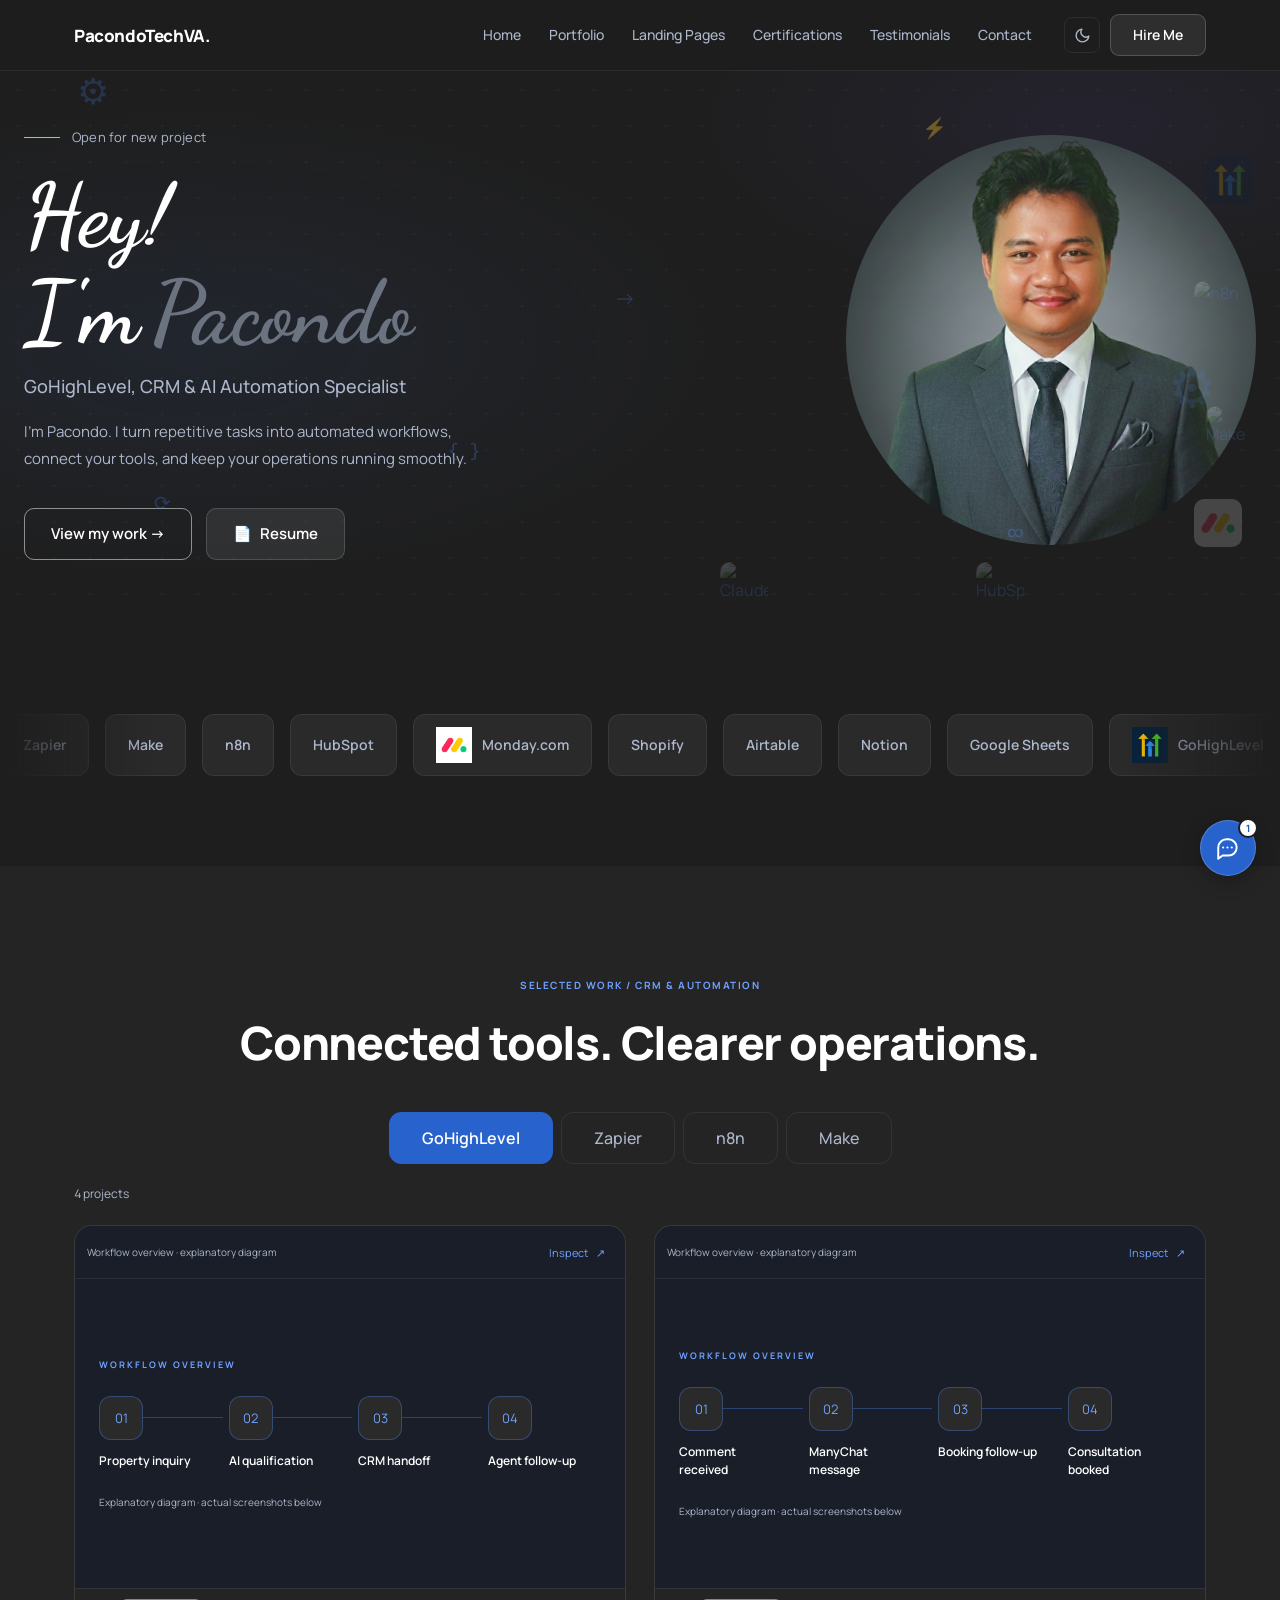
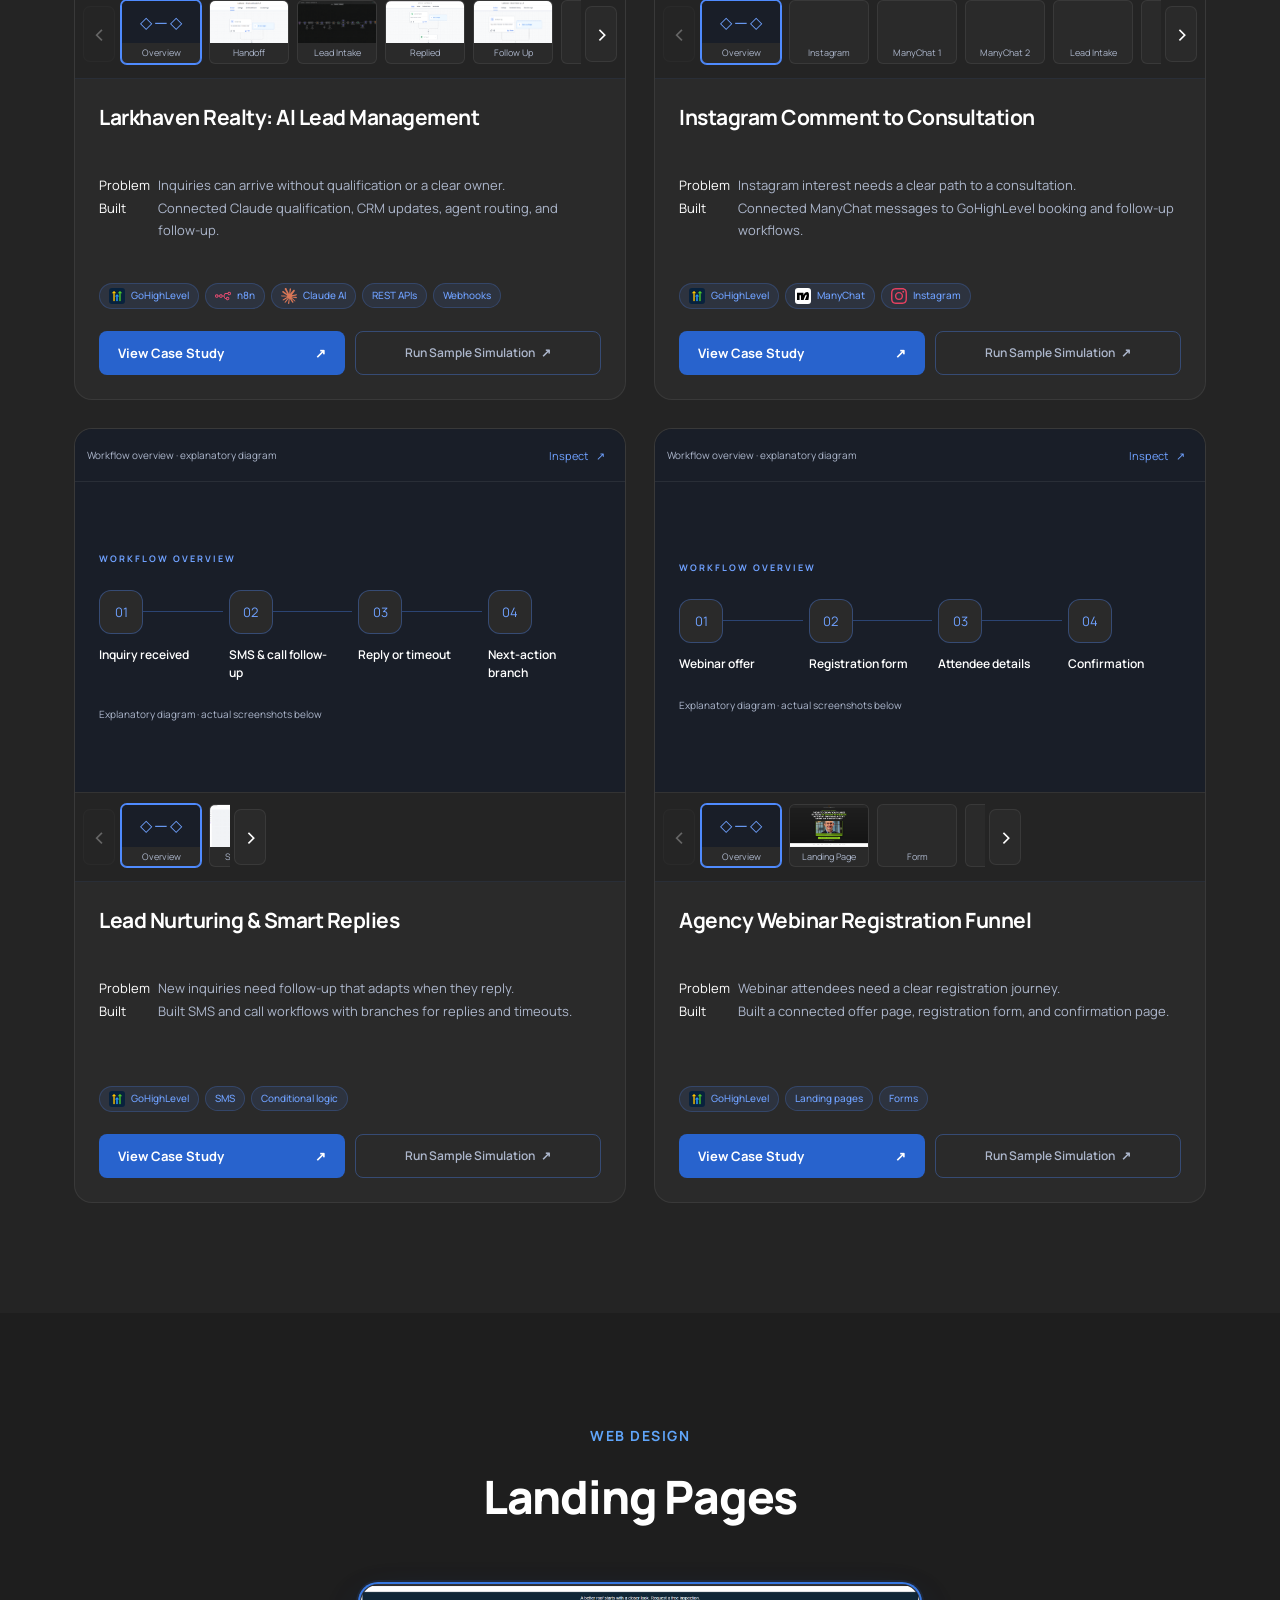
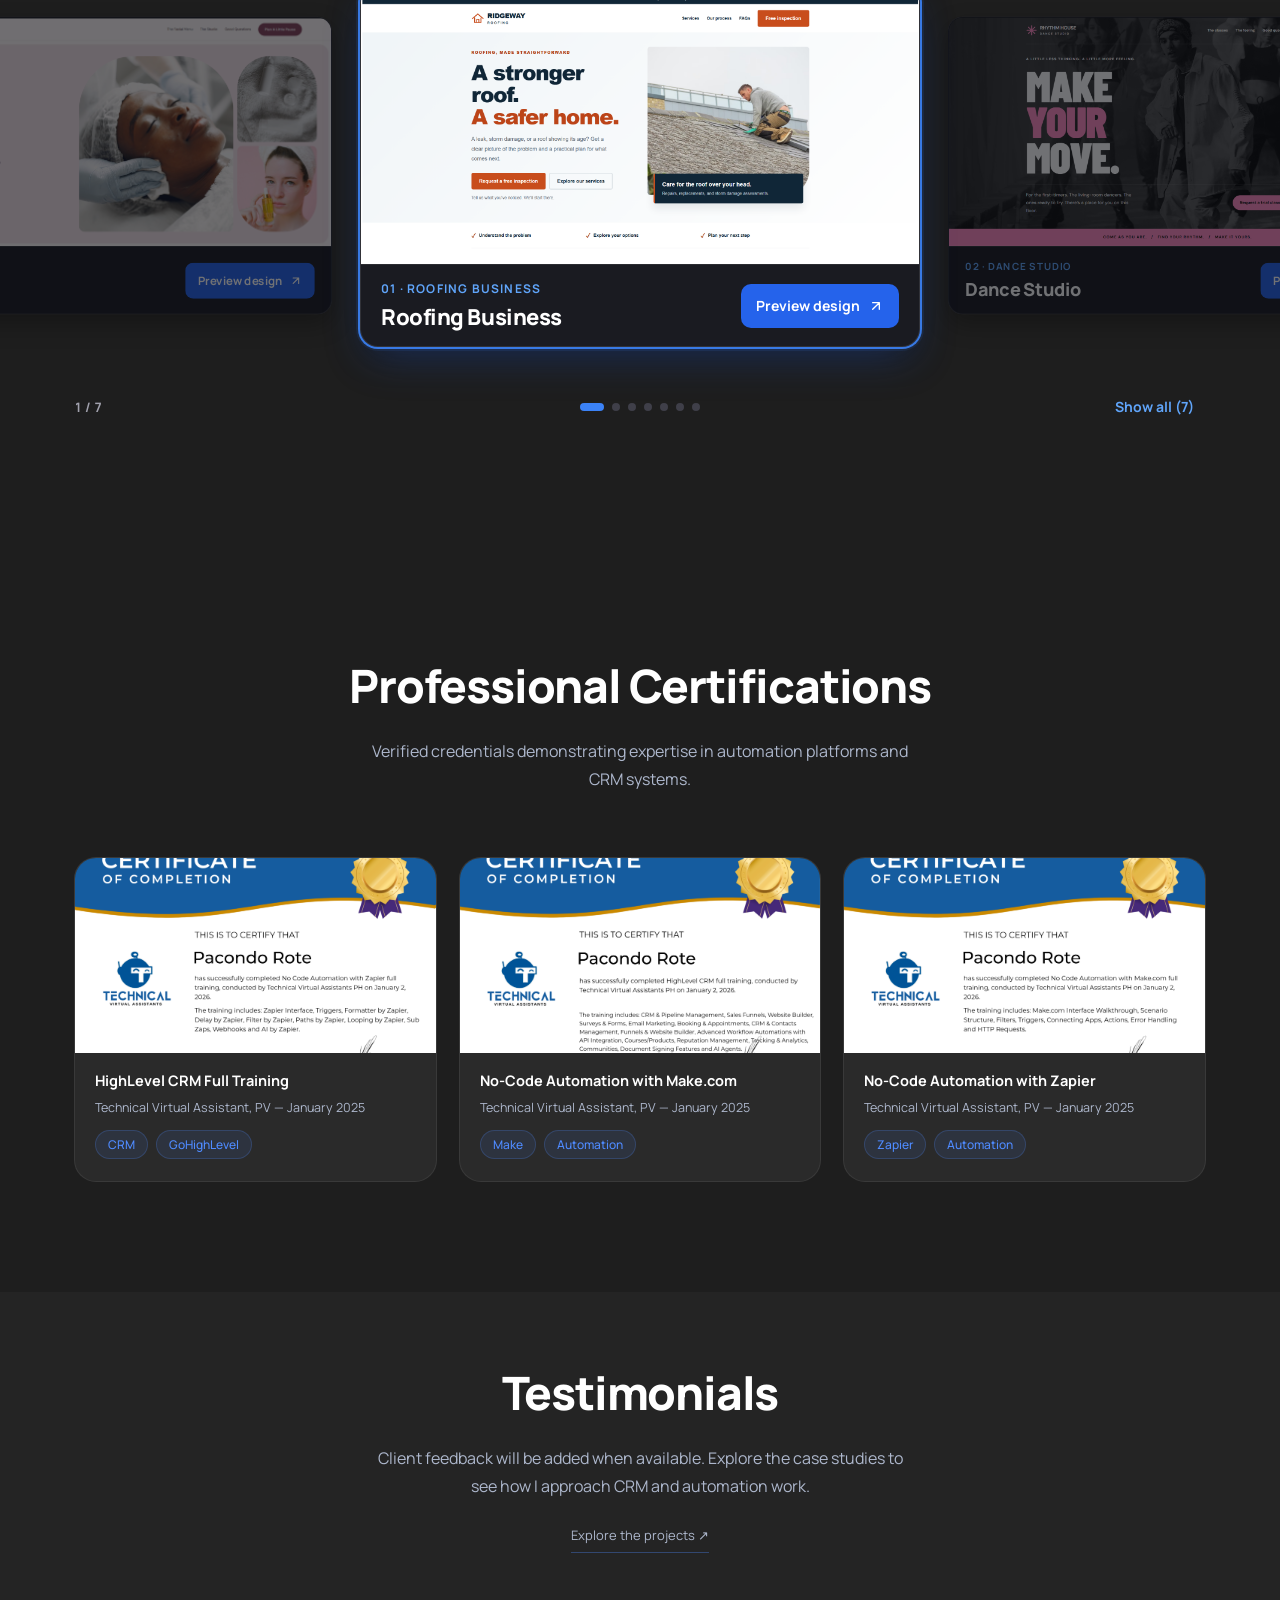
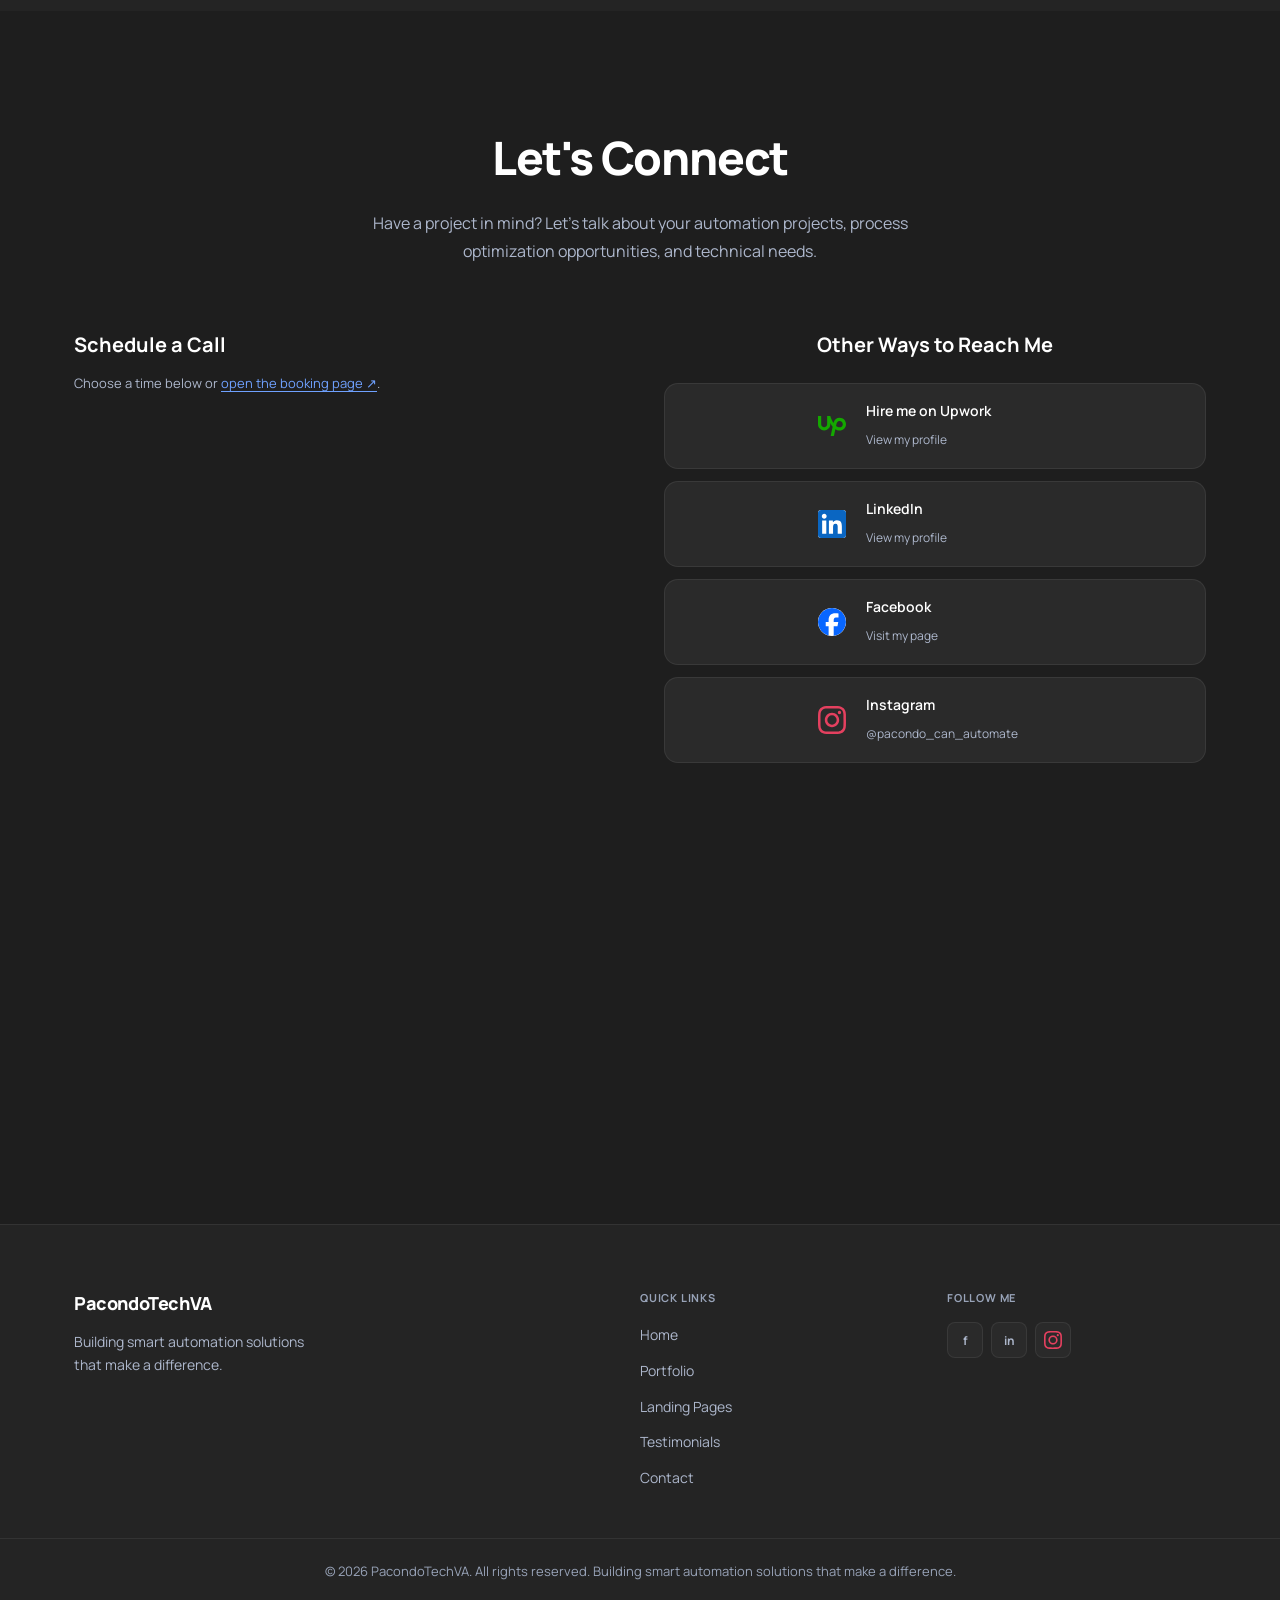
==== commit d6a926d6: "Expand landing page gallery and add smooth image previews" ====
--- a/index.html
+++ b/index.html
@@ -11,8 +11,8 @@
   <link rel="stylesheet" href="css/playground.css" />
   <link rel="stylesheet" href="css/project-demos.css" />
   <link rel="stylesheet" href="css/portfolio.css?v=20261124-summary-alignment" />
-  <link rel="stylesheet" href="css/image-viewer.css" />
-  <link rel="stylesheet" href="css/landing-pages.css?v=landing-pages-swipe-gallery" />
+  <link rel="stylesheet" href="css/image-viewer.css?v=20261125-frame-zoom" />
+  <link rel="stylesheet" href="css/landing-pages.css?v=20261125-landing-grid-preview" />
   <script src="js/hero-handwriting.js?v=20261111-handwriting" defer></script>
   <link rel="preconnect" href="https://fonts.googleapis.com" />
   <link rel="preconnect" href="https://fonts.gstatic.com" crossorigin />
@@ -132,7 +132,7 @@
   <section class="portfolio section" id="portfolio">
     <div class="container">
       <div class="section-head">
-        <span class="project-eyebrow">SELECTED WORK / CRM & AUTOMATION</span><h2>Connected tools. Clearer operations.</h2><p>Explore workflows that turn incoming information into an organized next step.</p>
+        <span class="project-eyebrow">SELECTED WORK / CRM & AUTOMATION</span><h2>Connected tools. Clearer operations.</h2>
       </div>
 
       <div class="tab-bar" role="group" aria-label="Filter projects by platform">
@@ -256,36 +256,113 @@
       <div class="section-head">
         <span class="project-eyebrow">WEB DESIGN</span>
         <h2 id="landing-pages-heading">Landing Pages</h2>
-        <p>Focused pages that introduce an offer and give visitors a clear next step.</p>
-      </div>
-
-      <div class="landing-gallery" role="region" aria-roledescription="carousel" aria-label="Landing page designs">
-        <div class="landing-design-grid" id="landingGalleryTrack" tabindex="0" role="group" aria-label="Landing page gallery">
-          <article class="landing-design-card">
-            <button type="button" class="landing-design-preview screenshot-open" aria-haspopup="dialog">
-              <span class="landing-preview-window"><img src="images/landing pages/Roofing Business.png" alt="Ridgeway Roofing landing page with service messaging, roofing imagery, and a free inspection call to action" width="1864" height="924" loading="lazy" decoding="async" /></span>
-              <span class="landing-preview-action">Preview design</span>
-            </button>
-            <div class="landing-design-body">
-              <h3>Roofing Business</h3>
+      </div>
+
+      <div class="landing-carousel" role="region" aria-roledescription="carousel" aria-label="Landing page designs">
+        <div class="landing-carousel-views">
+          <div class="landing-stage landing-view" id="landingStage" tabindex="0" role="group" aria-label="Landing page slides">
+            <div class="landing-reel">
+              <article class="landing-design-card is-active">
+                <div class="landing-card-image">
+                  <img src="images/landing pages/Roofing Business.png" alt="Ridgeway Roofing landing page with service messaging, roofing imagery, and a free inspection call to action" width="1864" height="924" loading="lazy" decoding="async" draggable="false" />
+                </div>
+                <div class="landing-card-footer">
+                  <div class="landing-card-heading">
+                    <span class="landing-card-label">01 &#183; ROOFING BUSINESS</span>
+                    <h3>Roofing Business</h3>
+                  </div>
+                  <a class="landing-preview-link" href="images/landing pages/Roofing Business.png" aria-haspopup="dialog" aria-label="Preview design: Roofing Business"><span class="landing-preview-text">Preview design</span><svg width="16" height="16" viewBox="0 0 24 24" fill="none" stroke="currentColor" stroke-width="2" stroke-linecap="round" stroke-linejoin="round" aria-hidden="true"><path d="M7 17 17 7M7 7h10v10" /></svg></a>
+                </div>
+              </article>
+
+              <article class="landing-design-card" aria-hidden="true">
+                <div class="landing-card-image">
+                  <img src="images/landing pages/dance studio.png" alt="Rhythm House dance studio landing page with dance class imagery and a trial class call to action" width="1846" height="803" loading="lazy" decoding="async" draggable="false" />
+                </div>
+                <div class="landing-card-footer">
+                  <div class="landing-card-heading">
+                    <span class="landing-card-label">02 &#183; DANCE STUDIO</span>
+                    <h3>Dance Studio</h3>
+                  </div>
+                  <a class="landing-preview-link" href="images/landing pages/dance studio.png" tabindex="-1" aria-haspopup="dialog" aria-label="Preview design: Dance Studio"><span class="landing-preview-text">Preview design</span><svg width="16" height="16" viewBox="0 0 24 24" fill="none" stroke="currentColor" stroke-width="2" stroke-linecap="round" stroke-linejoin="round" aria-hidden="true"><path d="M7 17 17 7M7 7h10v10" /></svg></a>
+                </div>
+              </article>
+
+              <article class="landing-design-card" aria-hidden="true">
+                <div class="landing-card-image">
+                  <img src="images/landing pages/HVAC Business.png" alt="ClearFlow HVAC landing page with heating and cooling services and a service request call to action" width="1864" height="921" loading="lazy" decoding="async" draggable="false" />
+                </div>
+                <div class="landing-card-footer">
+                  <div class="landing-card-heading">
+                    <span class="landing-card-label">03 &#183; HVAC BUSINESS</span>
+                    <h3>HVAC Business</h3>
+                  </div>
+                  <a class="landing-preview-link" href="images/landing pages/HVAC Business.png" tabindex="-1" aria-haspopup="dialog" aria-label="Preview design: HVAC Business"><span class="landing-preview-text">Preview design</span><svg width="16" height="16" viewBox="0 0 24 24" fill="none" stroke="currentColor" stroke-width="2" stroke-linecap="round" stroke-linejoin="round" aria-hidden="true"><path d="M7 17 17 7M7 7h10v10" /></svg></a>
+                </div>
+              </article>
+
+              <article class="landing-design-card" aria-hidden="true">
+                <div class="landing-card-image">
+                  <img src="images/landing pages/Online Coaching.png" alt="Stride Coaching landing page with online personal fitness coaching, workout imagery, and a training plans call to action" width="1862" height="923" loading="lazy" decoding="async" draggable="false" />
+                </div>
+                <div class="landing-card-footer">
+                  <div class="landing-card-heading">
+                    <span class="landing-card-label">04 &#183; ONLINE COACHING</span>
+                    <h3>Online Coaching</h3>
+                  </div>
+                  <a class="landing-preview-link" href="images/landing pages/Online Coaching.png" tabindex="-1" aria-haspopup="dialog" aria-label="Preview design: Online Coaching"><span class="landing-preview-text">Preview design</span><svg width="16" height="16" viewBox="0 0 24 24" fill="none" stroke="currentColor" stroke-width="2" stroke-linecap="round" stroke-linejoin="round" aria-hidden="true"><path d="M7 17 17 7M7 7h10v10" /></svg></a>
+                </div>
+              </article>
+
+              <article class="landing-design-card" aria-hidden="true">
+                <div class="landing-card-image">
+                  <img src="images/landing pages/GlossworkAndAutodeatailing.png" alt="Glossworks Auto Detailing landing page with a silver sports car, exterior and interior care services, and a detailing quote call to action" width="1845" height="906" loading="lazy" decoding="async" draggable="false" />
+                </div>
+                <div class="landing-card-footer">
+                  <div class="landing-card-heading">
+                    <span class="landing-card-label">05 &#183; AUTO DETAILING</span>
+                    <h3>Auto Detailing</h3>
+                  </div>
+                  <a class="landing-preview-link" href="images/landing pages/GlossworkAndAutodeatailing.png" tabindex="-1" aria-haspopup="dialog" aria-label="Preview design: Auto Detailing"><span class="landing-preview-text">Preview design</span><svg width="16" height="16" viewBox="0 0 24 24" fill="none" stroke="currentColor" stroke-width="2" stroke-linecap="round" stroke-linejoin="round" aria-hidden="true"><path d="M7 17 17 7M7 7h10v10" /></svg></a>
+                </div>
+              </article>
+
+              <article class="landing-design-card" aria-hidden="true">
+                <div class="landing-card-image">
+                  <img src="images/landing pages/interior design business.png" alt="Alder Interiors landing page with residential interior design messaging, living room photography, and a start a conversation call to action" width="1864" height="916" loading="lazy" decoding="async" draggable="false" />
+                </div>
+                <div class="landing-card-footer">
+                  <div class="landing-card-heading">
+                    <span class="landing-card-label">06 &#183; INTERIOR DESIGN</span>
+                    <h3>Interior Design</h3>
+                  </div>
+                  <a class="landing-preview-link" href="images/landing pages/interior design business.png" tabindex="-1" aria-haspopup="dialog" aria-label="Preview design: Interior Design"><span class="landing-preview-text">Preview design</span><svg width="16" height="16" viewBox="0 0 24 24" fill="none" stroke="currentColor" stroke-width="2" stroke-linecap="round" stroke-linejoin="round" aria-hidden="true"><path d="M7 17 17 7M7 7h10v10" /></svg></a>
+                </div>
+              </article>
+
+              <article class="landing-design-card" aria-hidden="true">
+                <div class="landing-card-image">
+                  <img src="images/landing pages/skin studio.png" alt="Luma Skin Studio landing page with facial treatment photography, skincare products, and a facial menu call to action" width="1852" height="921" loading="lazy" decoding="async" draggable="false" />
+                </div>
+                <div class="landing-card-footer">
+                  <div class="landing-card-heading">
+                    <span class="landing-card-label">07 &#183; SKIN STUDIO</span>
+                    <h3>Skin Studio</h3>
+                  </div>
+                  <a class="landing-preview-link" href="images/landing pages/skin studio.png" tabindex="-1" aria-haspopup="dialog" aria-label="Preview design: Skin Studio"><span class="landing-preview-text">Preview design</span><svg width="16" height="16" viewBox="0 0 24 24" fill="none" stroke="currentColor" stroke-width="2" stroke-linecap="round" stroke-linejoin="round" aria-hidden="true"><path d="M7 17 17 7M7 7h10v10" /></svg></a>
+                </div>
+              </article>
             </div>
-          </article>
-
-          <article class="landing-design-card">
-            <button type="button" class="landing-design-preview screenshot-open" aria-haspopup="dialog">
-              <span class="landing-preview-window"><img src="images/landing pages/dance studio.png" alt="Rhythm House dance studio landing page with dance class imagery and a trial class call to action" width="1846" height="803" loading="lazy" decoding="async" /></span>
-              <span class="landing-preview-action">Preview design</span>
-            </button>
-            <div class="landing-design-body">
-              <h3>Dance Studio</h3>
-            </div>
-          </article>
-        </div>
-        <div class="landing-gallery-controls" hidden>
-          <button type="button" class="landing-gallery-prev" aria-label="Previous landing page" aria-controls="landingGalleryTrack">Previous</button>
-          <p class="landing-gallery-status" role="status" aria-live="polite" aria-atomic="true">1 / 2</p>
-          <button type="button" class="landing-gallery-next" aria-label="Next landing page" aria-controls="landingGalleryTrack">Next</button>
-        </div>
+          </div>
+          <div class="landing-all-grid landing-view" id="landingAllProjects" role="list" aria-label="All landing page designs" hidden></div>
+        </div>
+        <div class="landing-carousel-controls">
+          <p class="landing-carousel-counter">1 / 7</p>
+          <div class="landing-carousel-nav">
+            <div class="landing-carousel-dots" role="group" aria-label="Choose a design"></div>
+          </div>
+        </div>
+        <p class="landing-carousel-status" aria-live="polite" aria-atomic="true"></p>
       </div>
     </div>
   </section>
@@ -484,10 +561,10 @@
     </div>
   </footer>
 
-  <script src="js/image-viewer.js"></script>
-  <script src="js/landing-gallery.js?v=landing-gallery-swipe"></script>
+  <script src="js/image-viewer.js?v=20261125-frame-zoom"></script>
+  <script src="js/landing-gallery.js?v=20261125-landing-grid-preview"></script>
   <script src="js/project-gallery.js"></script>
-  <script src="js/script.js?v=20261109-polish"></script>
+  <script src="js/script.js?v=20261125-landing-grid-preview"></script>
   <script src="js/project-demos.js?v=20261112-wording"></script>
 
   <!-- ═══════════════════ AI CHAT ═══════════════════ -->
--- a/css/image-viewer.css
+++ b/css/image-viewer.css
@@ -1,5 +1,6 @@
-.image-viewer { position:fixed;inset:0;display:none;grid-template-rows:auto minmax(0,1fr) auto;margin:auto;width:min(1400px,96vw);height:92dvh;max-height:96dvh;padding:0;border:1px solid var(--border-h);border-radius:14px;background:var(--bg);color:var(--txt);box-shadow:var(--shadow);overflow:hidden; }
-.image-viewer[open] { display:grid; }
+.image-viewer { position:fixed;inset:0;display:none;margin:auto;width:min(1400px,96vw);height:92dvh;max-height:96dvh;padding:0;border:0;background:transparent;color:var(--txt);box-shadow:none;overflow:visible; }
+.image-viewer[open] { display:block; }
+.viewer-panel { display:grid;grid-template-rows:auto minmax(0,1fr) auto;box-sizing:border-box;min-width:0;min-height:0;width:100%;height:100%;border:1px solid var(--border-h);border-radius:14px;background:var(--bg);box-shadow:var(--shadow);overflow:hidden; }
 .image-viewer::backdrop { background:rgba(0,0,0,.88); }
 .viewer-toolbar,.viewer-footer { display:flex;align-items:center;justify-content:space-between;gap:12px;padding:10px 16px; }
 .viewer-toolbar { border-bottom:1px solid var(--border); }
@@ -16,4 +17,16 @@
 .viewer-footer { border-top:1px solid var(--border); }
 .viewer-caption { font-size:12px;text-align:center;color:var(--txt-2); }
 .image-viewer :focus-visible { outline:3px solid var(--accent-h);outline-offset:-3px; }
-@media(max-width:600px) { .image-viewer { width:100%;height:100dvh;max-height:100dvh;border-radius:0; }.viewer-toolbar,.viewer-footer { padding:8px 12px; }.viewer-caption { font-size:11px; } }
+@media (prefers-reduced-motion: no-preference) {
+  .image-viewer[open] .viewer-panel { animation:viewer-zoom-in .5s cubic-bezier(.22,.61,.36,1); }
+  .image-viewer[open]::backdrop { animation:viewer-fade-in .3s ease-out; }
+}
+@keyframes viewer-fade-in {
+  from { opacity:0; }
+  to { opacity:1; }
+}
+@keyframes viewer-zoom-in {
+  from { opacity:0;transform:scale(.78); }
+  to { opacity:1;transform:scale(1); }
+}
+@media(max-width:600px) { .image-viewer { width:100%;height:100dvh;max-height:100dvh; }.viewer-panel { border-radius:0; }.viewer-toolbar,.viewer-footer { padding:8px 12px; }.viewer-caption { font-size:11px; } }
--- a/css/landing-pages.css
+++ b/css/landing-pages.css
@@ -1,223 +1,367 @@
+/* Landing pages: a center-focus carousel. The active design sits in the middle and
+   the previous/next designs peek in from both sides. js/landing-gallery.js sets each
+   card's transform, opacity and --focus (1 = centered, 0 = one slot or more away). */
+
+/* Clips the reel at the screen edges (hidden is the fallback for older browsers). */
+.landing-pages { overflow: hidden; overflow: clip; background: #1e1e1e; color: #fff; }
+
 .landing-pages .section-head {
   max-width: 650px;
   margin: 0 auto 40px;
 }
 
-.landing-pages .section-head p { max-width: 650px; }
-.landing-pages .project-eyebrow { font-size: 0.875rem; }
-
-.landing-gallery {
-  max-width: 900px;
-  margin-inline: auto;
-}
-
-.landing-design-grid {
+.landing-pages .section-head h2 { color: #fff; }
+.landing-pages .section-head p { max-width: 650px; color: #a1a1ad; }
+.landing-pages .project-eyebrow { color: #60a5fa; font-size: 0.875rem; }
+
+.landing-pages .landing-carousel {
+  --card-w: min(560px, 54%);
+  isolation: isolate;
+}
+
+.landing-pages .landing-carousel-views { position: relative; }
+
+/* ── Stage: an open strip with no frame; neighbors run out to the section's edges ── */
+.landing-pages .landing-stage {
+  position: relative;
+  isolation: isolate;
+  padding: 10px 0 14px;
+  border-radius: 20px; /* only shapes the keyboard focus outline */
+  cursor: grab;
+  touch-action: pan-y;
+  user-select: none;
+  -webkit-user-select: none;
+  -webkit-tap-highlight-color: transparent;
+}
+
+.landing-pages .landing-stage:focus-visible { outline: 3px solid #60a5fa; outline-offset: 6px; }
+
+.landing-pages .landing-reel {
+  display: grid;
+  justify-items: center;
+}
+
+/* ── Cards (shared by the reel and the "Show all" grid) ── */
+.landing-pages .landing-design-card {
   position: relative;
   display: flex;
-  align-items: stretch;
-  gap: 20px;
-  overflow-x: auto;
-  overscroll-behavior-x: contain;
-  scroll-snap-type: x mandatory;
-  scroll-behavior: smooth;
-  scrollbar-width: none;
-  border-radius: 18px;
-}
-
-.landing-design-grid::-webkit-scrollbar { display: none; }
-.landing-design-grid:focus-visible { outline: 3px solid var(--accent-h); outline-offset: 5px; }
-.landing-design-grid.is-dragging { scroll-snap-type: none; scroll-behavior: auto; cursor: grabbing; user-select: none; }
-.landing-pages .landing-design-grid.is-dragging .landing-design-preview { cursor: grabbing; }
-
-.landing-gallery-controls {
-  display: flex;
-  align-items: center;
-  justify-content: center;
-  gap: 16px;
-  margin-top: 18px;
-}
-
-.landing-gallery-controls[hidden] { display: none; }
-.landing-gallery-controls button {
-  min-height: 44px;
-  padding: 10px 16px;
-  border: 1px solid var(--border);
-  border-radius: 8px;
-  background: var(--bg-card);
-  color: var(--txt);
-  font-size: 0.875rem;
-  font-weight: 600;
-}
-
-.landing-gallery-controls button:hover:not(:disabled) { background: var(--bg-card-h); border-color: var(--accent); }
-.landing-gallery-controls button:disabled { opacity: 0.4; cursor: not-allowed; }
-.landing-gallery-status { min-width: 5ch; color: var(--txt-2); text-align: center; font-size: 0.875rem; font-variant-numeric: tabular-nums; }
-
-@media (prefers-reduced-motion: reduce) {
-  .landing-design-grid { scroll-behavior: auto; }
-}
-
-.landing-design-card {
-  display: flex;
-  flex: 0 0 100%;
   flex-direction: column;
   min-width: 0;
+  border: 1px solid rgba(255, 255, 255, .1);
+  border-radius: 18px;
+  background: #1a1b21;
+  box-shadow: 0 12px 28px rgba(0, 0, 0, .28);
+  color: #fff;
+}
+
+/* All reel cards share one grid cell; the script slides them sideways from there. */
+.landing-pages .landing-reel > .landing-design-card {
+  --focus: 0;
+  grid-area: 1 / 1;
+  width: var(--card-w);
+  opacity: 0;
+  cursor: pointer;
+}
+
+.landing-pages .landing-reel > .landing-design-card.is-active { --focus: 1; opacity: 1; cursor: inherit; }
+.landing-pages .landing-stage.is-moving .landing-reel > .landing-design-card { will-change: transform, opacity; }
+
+/* Blue outline and soft halo around whichever card is passing through the center. */
+.landing-pages .landing-reel > .landing-design-card::before {
+  content: '';
+  position: absolute;
+  inset: -1px;
+  border-radius: inherit;
+  box-shadow: 0 0 0 2px rgba(59, 130, 246, .9), 0 0 0 4px rgba(59, 130, 246, .1), 0 16px 44px -10px rgba(37, 99, 235, .35);
+  opacity: var(--focus);
+  pointer-events: none;
+}
+
+/* Dims the cards beside the center; hovering one lifts the dimming a little. */
+.landing-pages .landing-reel > .landing-design-card::after {
+  content: '';
+  position: absolute;
+  inset: -1px;
+  z-index: 1;
+  border-radius: inherit;
+  background: #090b10;
+  opacity: calc((1 - var(--focus)) * var(--dim, .58));
+  pointer-events: none;
+}
+
+.landing-pages .landing-reel > .landing-design-card:not(.is-active):hover { --dim: .36; }
+
+.landing-pages .landing-card-image {
+  position: relative;
+  flex: none;
+  aspect-ratio: 2 / 1;
   overflow: hidden;
-  background: var(--bg-card);
-  border: 1px solid var(--border);
-  border-radius: 18px;
-  scroll-snap-align: start;
-  scroll-snap-stop: always;
-  transition: border-color var(--ease);
-}
-
-.landing-design-card:hover { border-color: var(--border-h); }
-
-.landing-pages .landing-design-preview {
+  border-radius: 17px 17px 0 0;
+  background: #111319;
+}
+
+.landing-pages .landing-reel > .is-active .landing-card-image { cursor: zoom-in; }
+
+.landing-pages .landing-card-image img {
+  position: absolute;
+  inset: 0;
+  display: block;
+  width: 100%;
+  height: 100%;
+  object-fit: cover;
+  object-position: top center;
+  pointer-events: none;
+  user-select: none;
+  -webkit-user-drag: none;
+  -webkit-touch-callout: none;
+}
+
+.landing-pages .landing-card-footer {
+  display: flex;
+  flex: 1 0 auto;
+  flex-wrap: wrap;
+  align-items: center;
+  justify-content: space-between;
+  gap: 12px 16px;
+  padding: 16px 20px;
+  border-top: 1px solid rgba(255, 255, 255, .08);
+}
+
+.landing-pages .landing-card-heading {
+  display: grid;
+  flex: 1 1 160px;
+  min-width: 0;
+  gap: 6px;
+}
+
+.landing-pages .landing-card-label {
+  color: #60a5fa;
+  font-size: 12px;
+  font-weight: 700;
+  line-height: 1.4;
+  letter-spacing: .1em;
+  text-transform: uppercase;
+  overflow-wrap: anywhere;
+}
+
+.landing-pages .landing-card-heading h3 {
+  margin: 0;
+  color: #fff;
+  font-size: 22px;
+  font-weight: 800;
+  line-height: 1.2;
+  letter-spacing: -.02em;
+  overflow-wrap: anywhere;
+}
+
+.landing-pages .landing-preview-link {
+  display: inline-flex;
+  flex: 0 0 auto;
+  align-items: center;
+  justify-content: center;
+  gap: 8px;
+  height: 44px;
+  min-height: 44px;
+  padding: 0 14px;
+  border: 1px solid transparent;
+  border-radius: 10px;
+  background: #2563eb;
+  color: #fff;
+  font-size: 14px;
+  font-weight: 700;
+  line-height: 1;
+  text-decoration: none;
+  white-space: nowrap;
+  touch-action: manipulation;
+}
+
+.landing-pages .landing-preview-link svg {
+  width: 16px;
+  height: 16px;
+  flex-shrink: 0;
+}
+
+.landing-pages .landing-preview-link:hover { background: #3b82f6; }
+.landing-pages .landing-preview-link:focus-visible { outline: 3px solid #60a5fa; outline-offset: 3px; }
+.landing-pages .landing-reel > .landing-design-card:not(.is-active) .landing-preview-link { pointer-events: none; }
+
+.landing-pages .landing-stage.is-dragging,
+.landing-pages .landing-stage.is-dragging .landing-reel * { cursor: grabbing; }
+
+/* ── Controls: counter · dots · Show all ── */
+.landing-pages .landing-carousel-controls {
   position: relative;
-  display: block;
-  flex-shrink: 0;
-  width: 100%;
-  height: auto;
-  aspect-ratio: 2 / 1;
+  z-index: 1; /* above the card shadows */
+  display: grid;
+  grid-template-columns: minmax(0, 1fr) auto minmax(0, 1fr);
+  align-items: center;
+  gap: 16px;
+  margin-top: 24px;
+}
+
+.landing-pages .landing-carousel-counter {
+  justify-self: start;
   margin: 0;
+  color: #a1a1ad;
+  font-size: 13px;
+  font-weight: 700;
+  line-height: 1.4;
+  font-variant-numeric: tabular-nums;
+}
+
+.landing-pages .landing-carousel-nav {
+  display: flex;
+  align-items: center;
+  gap: 16px;
+}
+
+.landing-pages .landing-carousel-dots {
+  display: flex;
+  flex-wrap: wrap;
+  align-items: center;
+  justify-content: center;
+  gap: 8px;
+}
+
+.landing-pages .landing-carousel-dot {
+  width: 8px;
+  height: 8px;
+  padding: 0;
+  border: 0;
+  border-radius: 999px;
+  background: #3f3f49;
+  transition: width .25s cubic-bezier(.2, .7, .2, 1), background .25s cubic-bezier(.2, .7, .2, 1);
+}
+
+.landing-pages .landing-carousel-dot:hover { background: #6b6b78; }
+.landing-pages .landing-carousel-dot[aria-current="true"] { width: 24px; background: #3b82f6; }
+.landing-pages .landing-carousel-dot:focus-visible { outline: 3px solid #60a5fa; outline-offset: 5px; }
+
+.landing-pages .landing-view-toggle {
+  display: inline-flex;
+  justify-self: end;
+  align-items: center;
+  justify-content: center;
+  min-height: 44px;
+  padding: 8px 12px;
+  border: 0;
+  border-radius: 8px;
+  background: transparent;
+  color: #60a5fa;
+  font-size: 14px;
+  font-weight: 700;
+  line-height: 1.4;
+  white-space: nowrap;
+}
+
+.landing-pages .landing-view-toggle:hover { text-decoration: underline; text-underline-offset: 3px; }
+.landing-pages .landing-view-toggle:focus-visible { outline: 3px solid #60a5fa; outline-offset: 3px; }
+
+.landing-pages .landing-carousel-controls.is-expanded { grid-template-columns: minmax(0, 1fr); grid-template-areas: none; }
+.landing-pages .landing-carousel-controls.is-expanded .landing-carousel-counter,
+.landing-pages .landing-carousel-controls.is-expanded .landing-carousel-nav { display: none; }
+.landing-pages .landing-carousel-controls.is-expanded .landing-view-toggle { grid-area: auto; justify-self: center; }
+
+.landing-pages .landing-carousel-status {
+  position: absolute;
+  width: 1px;
+  height: 1px;
+  margin: -1px;
   padding: 0;
   overflow: hidden;
-  background: var(--preview-bg);
+  clip-path: inset(50%);
+  white-space: nowrap;
   border: 0;
-  border-bottom: 1px solid var(--border);
-  color: var(--txt);
-  cursor: zoom-in;
-}
-
-.landing-pages .landing-design-preview .landing-preview-window {
+}
+
+/* ── Carousel ⇄ "Show all" grid ── */
+.landing-pages .landing-view {
+  opacity: 1;
+  transform: translateY(0);
+  transition: opacity .3s ease, transform .3s ease;
+}
+
+.landing-pages .landing-view[hidden] { display: none !important; }
+.landing-pages .landing-view.is-view-entering { opacity: 0; transform: translateY(8px); }
+.landing-pages .landing-view.is-view-leaving {
+  position: absolute;
+  top: 0;
+  left: 0;
+  right: 0;
+  opacity: 0;
+  transform: translateY(-8px);
+  pointer-events: none;
+}
+
+.landing-pages .landing-all-grid {
+  display: grid;
+  grid-template-columns: repeat(2, minmax(0, 1fr));
+  gap: 24px;
+  max-width: 1120px;
+  margin-inline: auto;
+}
+
+.landing-pages .landing-all-grid .landing-design-card {
+  transition: transform .25s ease, border-color .25s ease;
+}
+
+.landing-pages .landing-all-grid .landing-design-card:hover {
+  border-color: rgba(59, 130, 246, .5);
+  transform: translateY(-4px);
+}
+
+.landing-pages .landing-grid-preview {
   position: absolute;
   inset: 0;
   display: block;
   width: 100%;
   height: 100%;
   padding: 0;
-  overflow: hidden;
-  overscroll-behavior: auto;
-  scrollbar-width: thin;
-  scrollbar-color: var(--border-h) var(--preview-bg);
-  background: var(--preview-bg);
-  border-radius: 0;
-  color: inherit;
-}
-
-.landing-pages .landing-preview-window img {
-  display: block;
-  width: 100%;
-  height: 100%;
-  object-fit: contain;
-  user-select: none;
-}
-
-.landing-pages .landing-design-preview.is-tall .landing-preview-window { overflow-y: auto; overscroll-behavior-y: contain; }
-
-.landing-pages .landing-design-preview.is-tall .landing-preview-window img {
-  width: 100%;
-  height: auto;
-  object-fit: contain;
-  object-position: top;
-}
-
-.landing-pages .landing-design-preview .landing-preview-action {
-  position: absolute;
-  right: 12px;
-  bottom: 12px;
-  z-index: 1;
-  padding: 8px 12px;
-  background: var(--bg-card);
-  border: 1px solid var(--border-h);
-  border-radius: 8px;
-  color: var(--txt);
-  font-size: 0.875rem;
-  font-weight: 600;
-  line-height: 1.4;
-  pointer-events: none;
-}
-
-.landing-pages .landing-design-preview:focus-visible {
-  outline: 3px solid var(--accent-h);
-  outline-offset: -3px;
-}
-
-.landing-design-preview:is(:hover, :focus-visible) .landing-preview-action {
-  text-decoration: underline;
-  text-underline-offset: 3px;
-}
-
-.landing-design-body {
-  display: flex;
-  flex: 1;
-  flex-direction: column;
-  gap: 12px;
-  min-width: 0;
-  padding: 12px 16px;
-  overflow-wrap: anywhere;
-}
-
-.landing-design-meta {
-  display: flex;
-  flex-wrap: wrap;
-  align-items: center;
-  justify-content: space-between;
-  gap: 8px 16px;
-  color: var(--txt-2);
-  font-size: 0.875rem;
-  line-height: 1.5;
-}
-
-.landing-platform {
-  display: inline-flex;
-  align-items: center;
-  gap: 7px;
-}
-
-.landing-pages .landing-platform img {
-  flex-shrink: 0;
-  width: 16px;
-  height: 16px;
-  object-fit: contain;
-  border-radius: 3px;
-}
-
-.landing-design-body h3 {
-  color: var(--txt);
-  font-size: 1rem;
-  font-weight: 600;
-  line-height: 1.4;
-  letter-spacing: -0.02em;
-}
-
-.landing-design-body p {
-  color: var(--txt-2);
-  font-size: 1rem;
-  line-height: 1.7;
-}
-
-.landing-design-tags {
-  display: flex;
-  flex-wrap: wrap;
-  gap: 8px;
-  margin-top: auto;
-  padding-top: 8px;
-  list-style: none;
-}
-
-.landing-design-tags li {
-  padding: 6px 10px;
-  background: var(--bg-alt);
-  border: 1px solid var(--border);
-  border-radius: 999px;
-  color: var(--txt-2);
-  font-size: 0.875rem;
-  line-height: 1.4;
-}
-
-@media (max-width: 760px) {
-  .landing-gallery { max-width: 640px; }
-  .landing-design-grid { gap: 14px; }
-}
+  border: 0;
+  background: transparent;
+  cursor: zoom-in;
+}
+
+.landing-pages .landing-grid-preview:focus-visible { outline: 3px solid #60a5fa; outline-offset: -3px; }
+
+@media (max-width: 900px) {
+  .landing-pages .landing-carousel { --card-w: 60%; }
+}
+
+@media (max-width: 639px) {
+  .landing-pages .landing-carousel { --card-w: 80%; }
+  .landing-pages .landing-reel .landing-card-footer {
+    flex-wrap: nowrap;
+    gap: 10px;
+    padding: 12px 14px;
+  }
+  .landing-pages .landing-reel .landing-card-heading { flex-basis: 0; gap: 4px; }
+  .landing-pages .landing-reel .landing-card-label { font-size: 10px; }
+  .landing-pages .landing-reel .landing-card-heading h3 { font-size: 17px; }
+  .landing-pages .landing-reel .landing-preview-link { width: 40px; height: 40px; min-height: 40px; padding: 0; }
+  .landing-pages .landing-reel .landing-preview-text { display: none; }
+  .landing-pages .landing-all-grid { grid-template-columns: minmax(0, 1fr); }
+  .landing-pages .landing-carousel-controls {
+    grid-template-columns: minmax(0, 1fr) minmax(0, 1fr);
+    grid-template-areas: "nav nav" "counter toggle";
+    row-gap: 6px;
+    column-gap: 12px;
+  }
+  .landing-pages .landing-carousel-nav { grid-area: nav; justify-self: center; }
+  .landing-pages .landing-carousel-counter { grid-area: counter; justify-self: end; }
+  .landing-pages .landing-view-toggle { grid-area: toggle; justify-self: start; }
+  .landing-pages .landing-carousel-controls:not(:has(.landing-view-toggle)) .landing-carousel-counter {
+    grid-column: 1 / -1;
+    justify-self: center;
+  }
+}
+
+@media (forced-colors: active) {
+  .landing-pages .landing-reel > .landing-design-card.is-active { outline: 3px solid CanvasText; }
+}
+
+@media (prefers-reduced-motion: reduce) {
+  .landing-pages .landing-view,
+  .landing-pages .landing-all-grid .landing-design-card,
+  .landing-pages .landing-carousel-dot { transition: none; }
+}
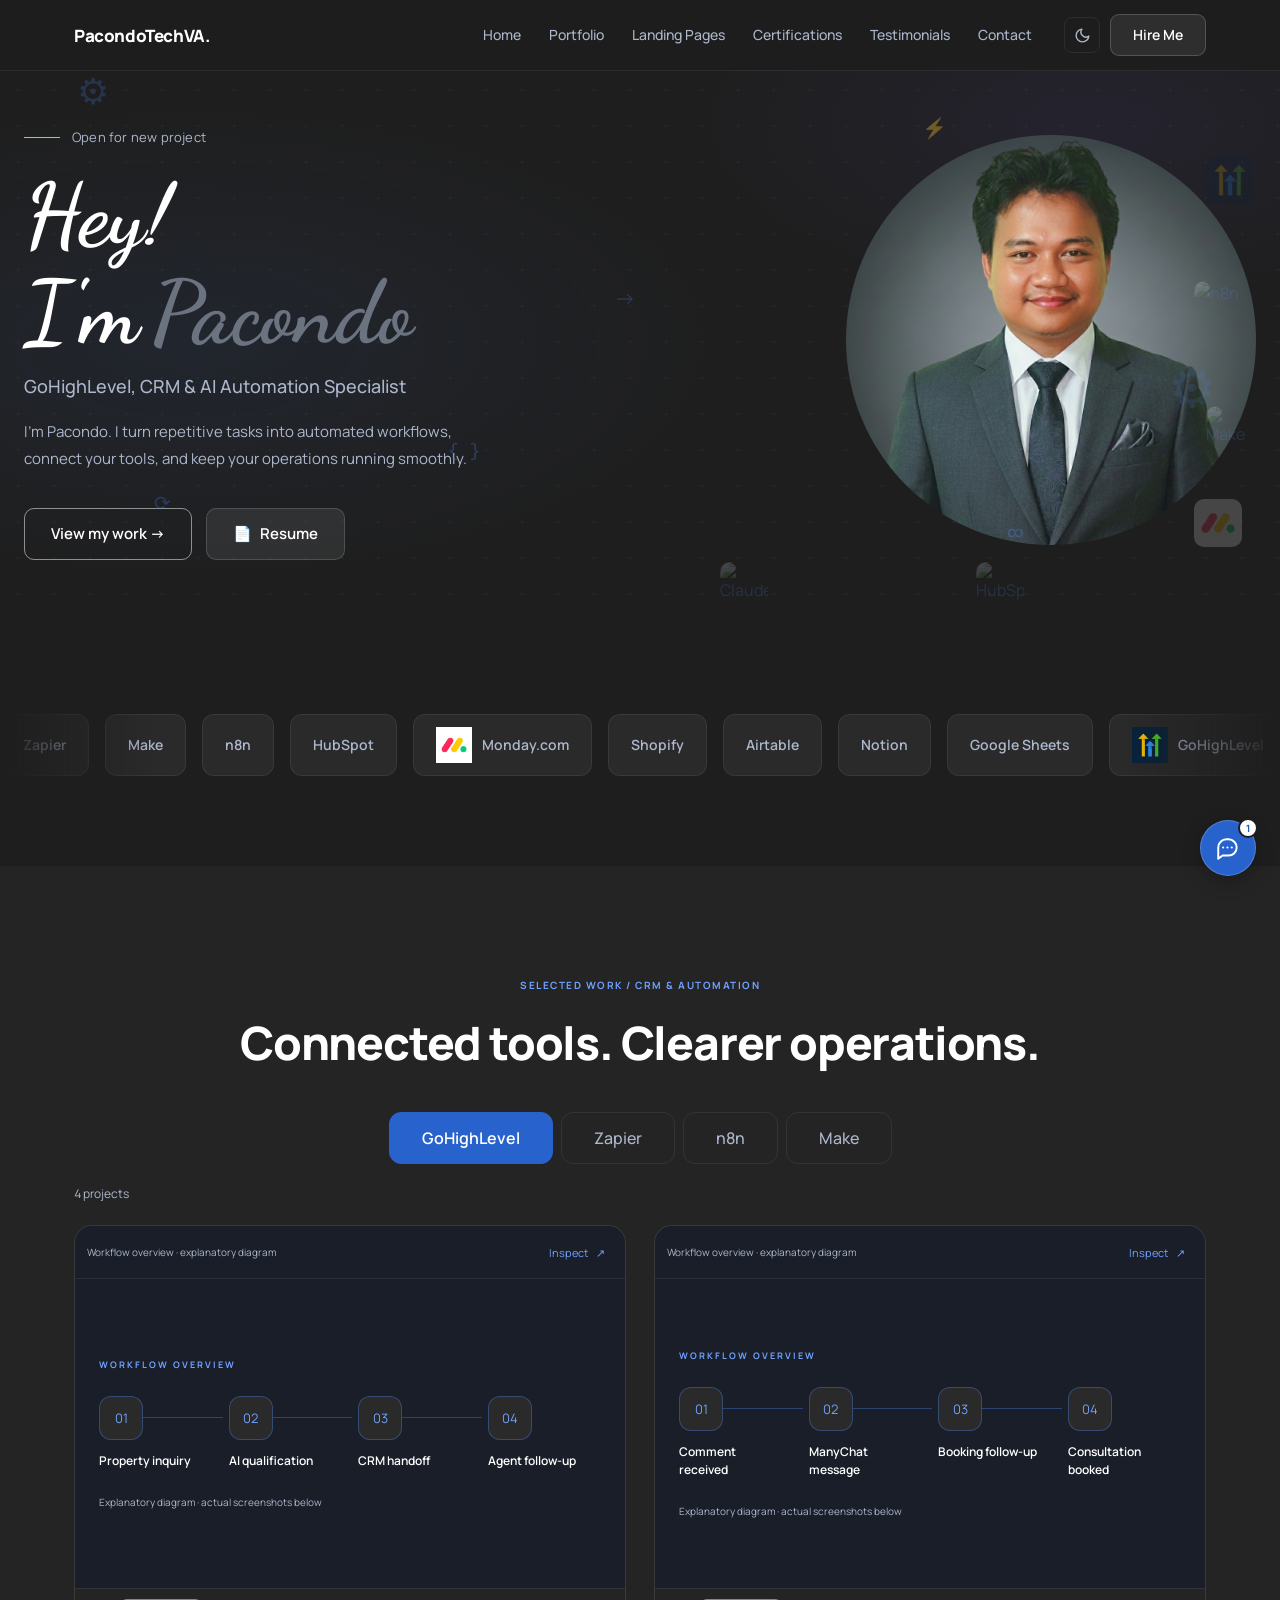
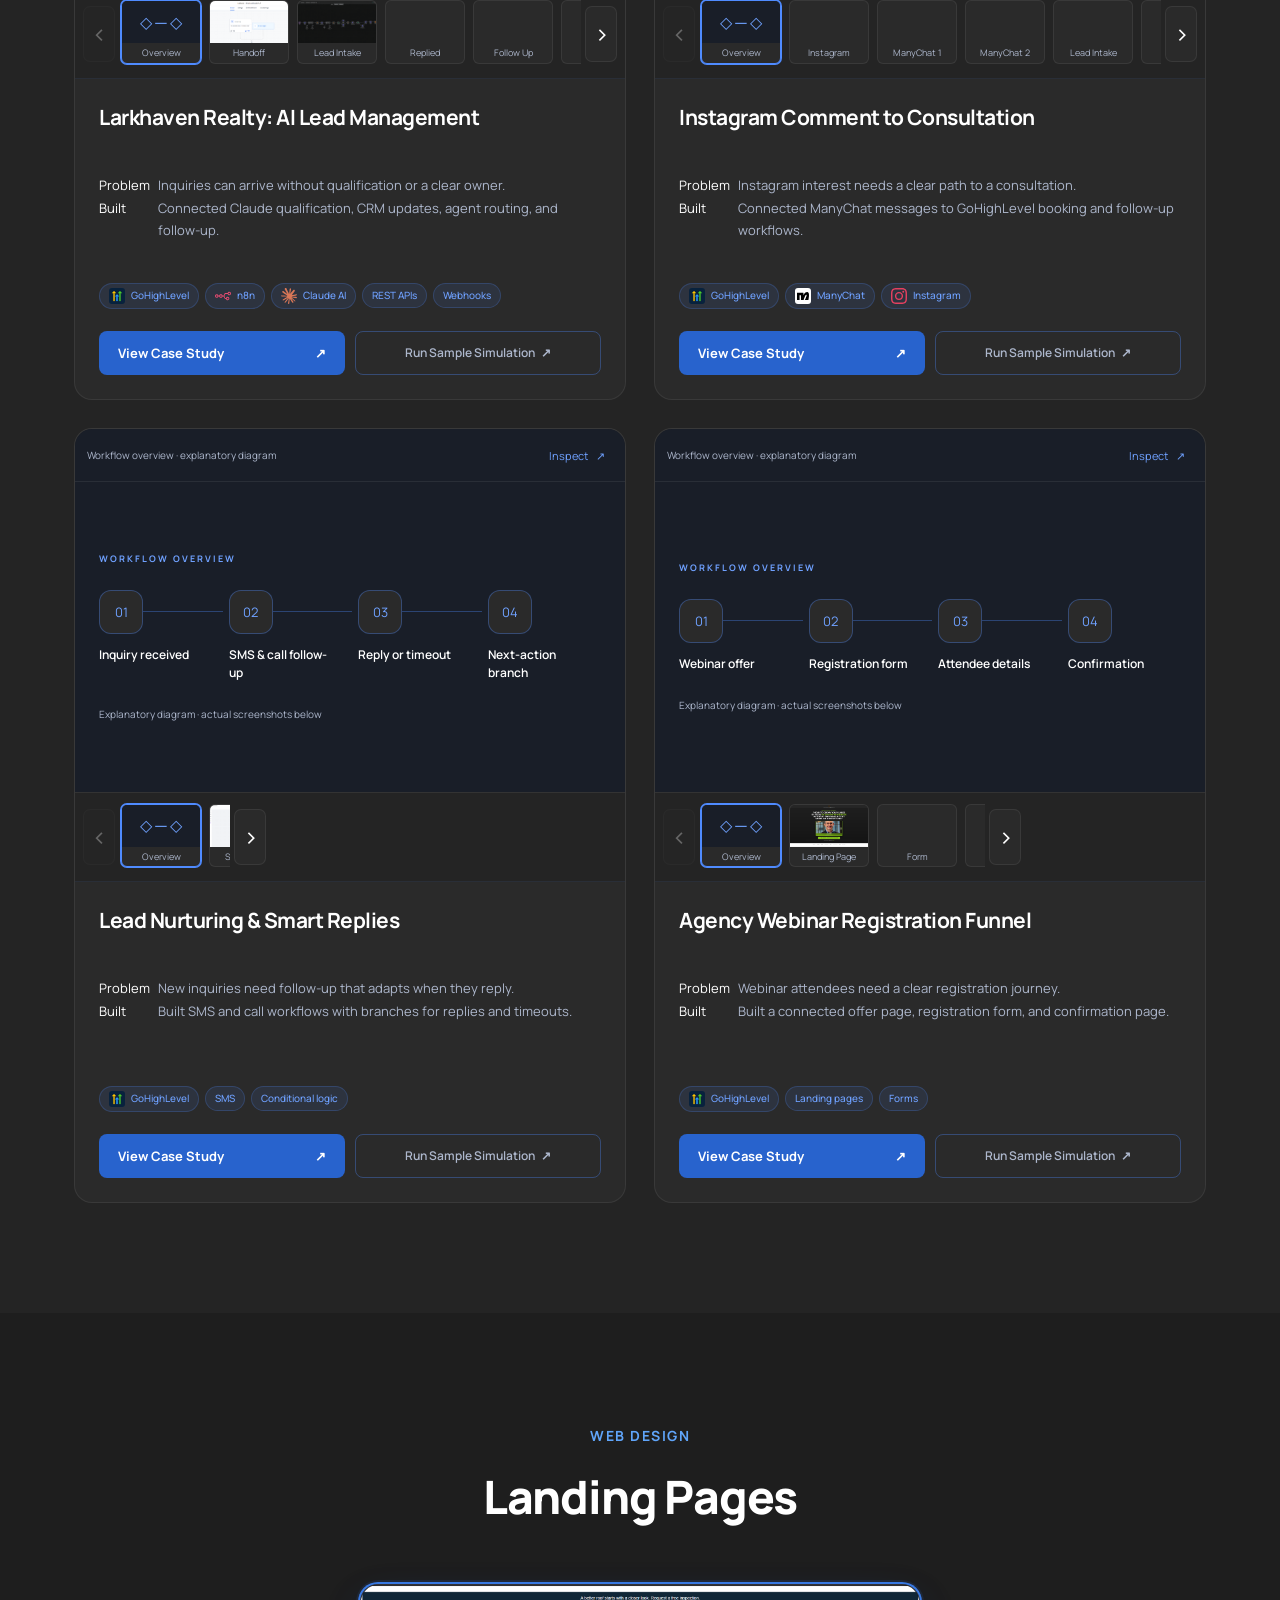
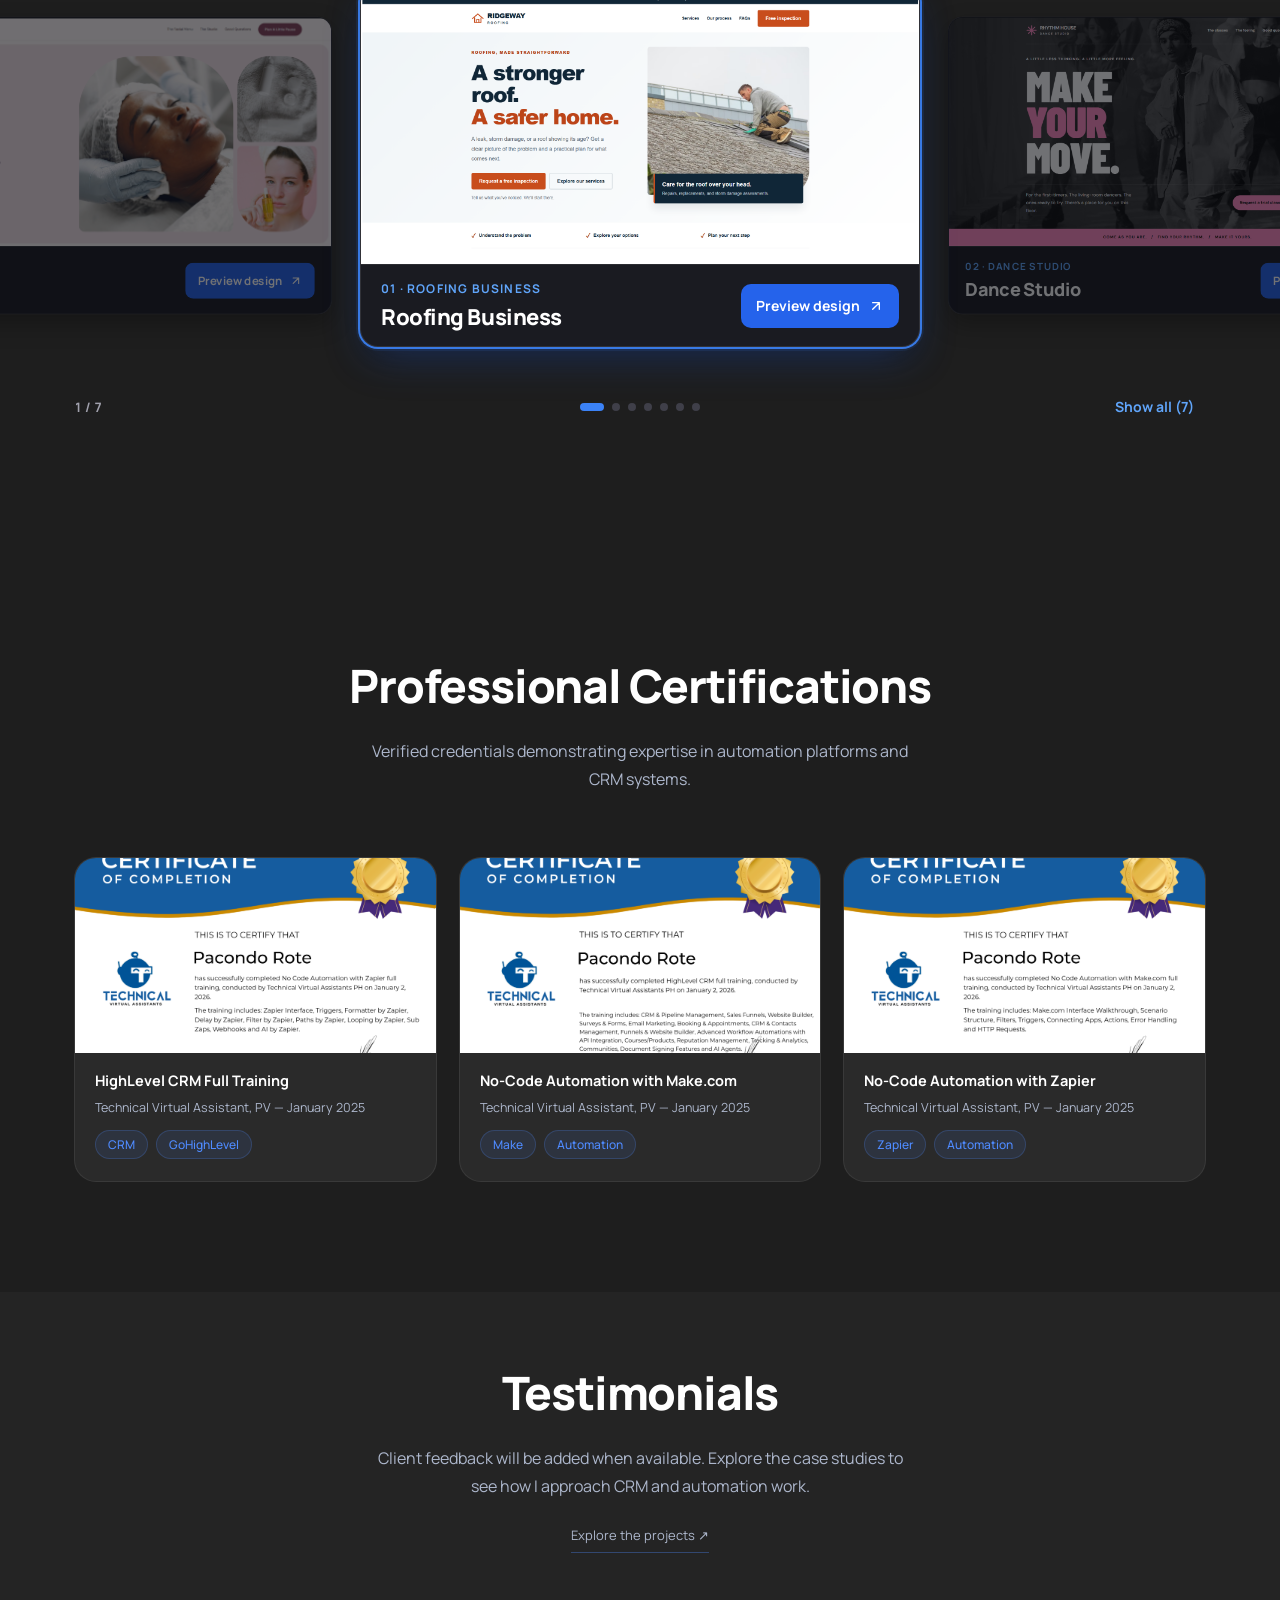
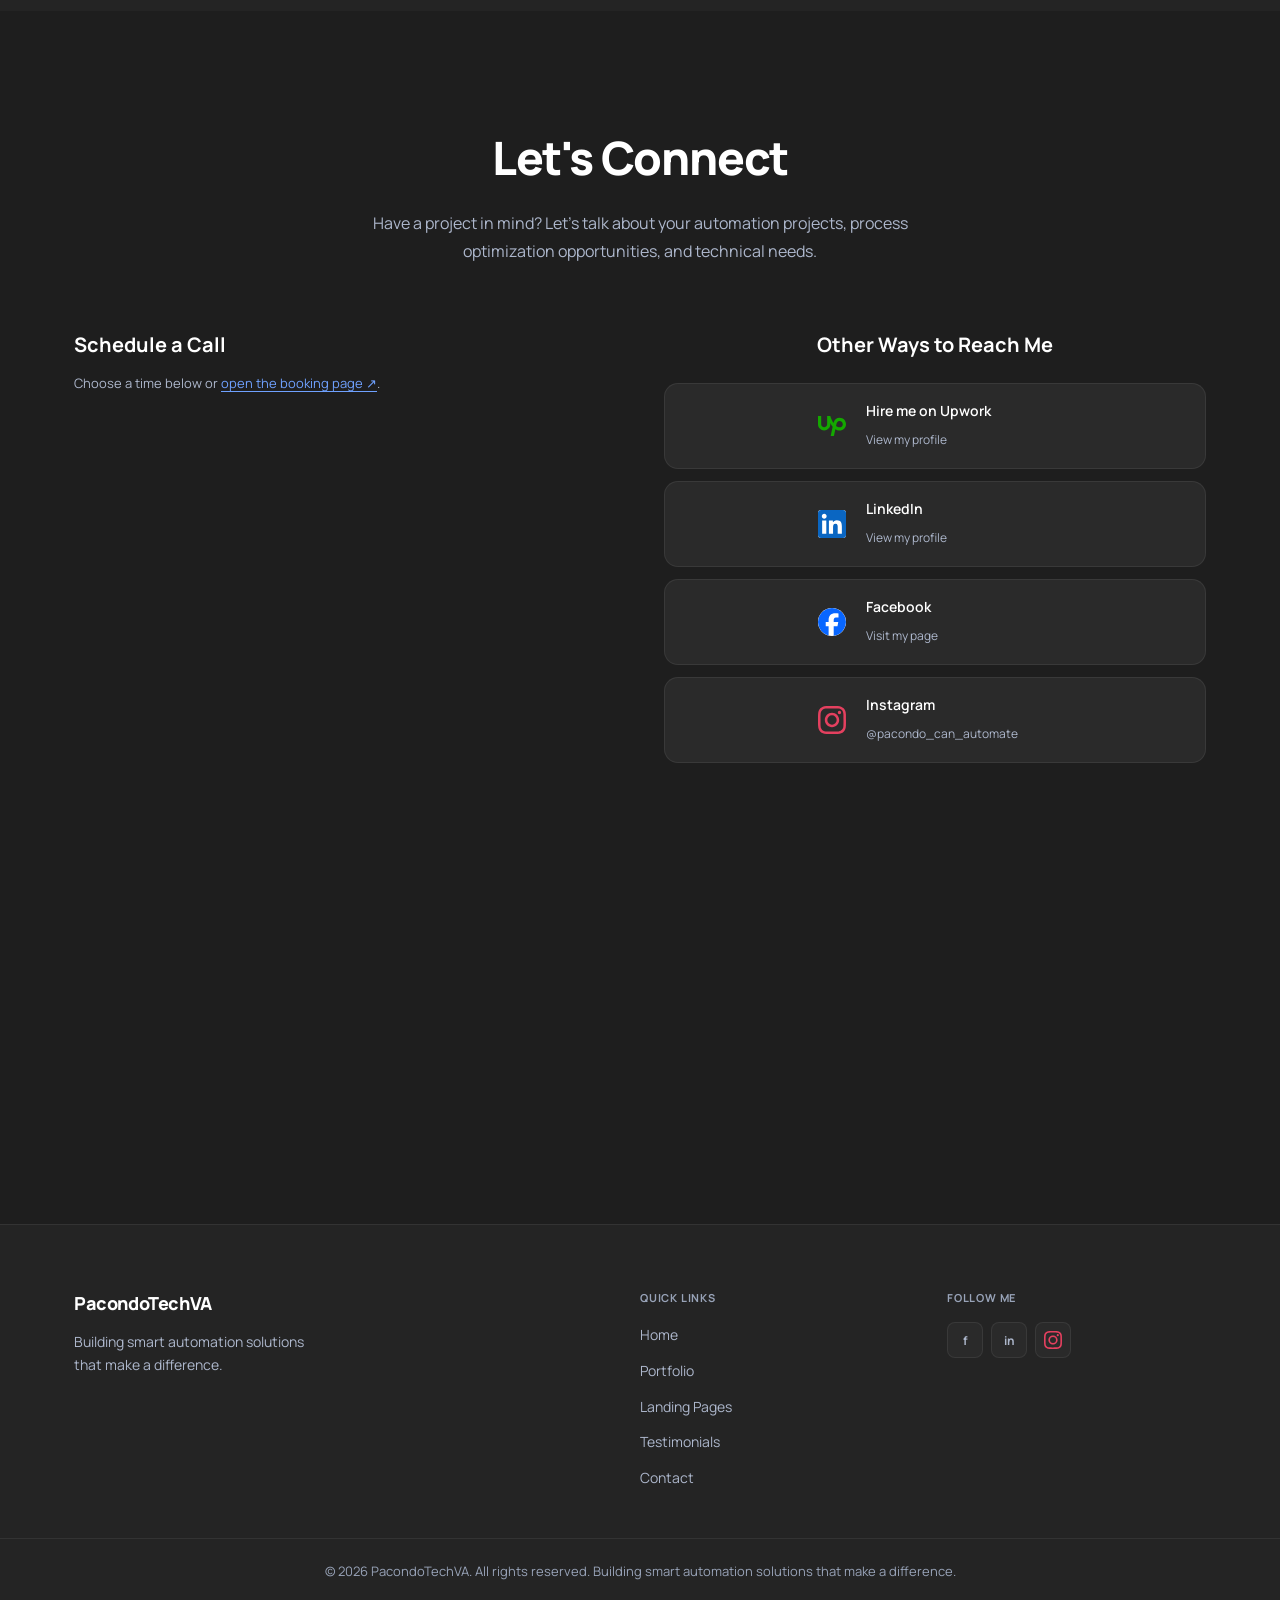
==== commit 7832d17c: "Add click-to-zoom for project gallery screenshots Clicking a project card's preview image (or pressi" ====
--- a/index.html
+++ b/index.html
@@ -7,11 +7,11 @@
   <meta name="description" content="Explore Pacondo’s GoHighLevel, n8n, Make, and Zapier projects: CRM workflows, AI integrations, REST APIs, and webhooks. View case studies and get in touch.">
   <link rel="icon" type="image/png" href="images/webicon.png" />
   <link rel="preload" href="images/fonts/DancingScript-Bold.ttf" as="font" type="font/ttf" crossorigin />
-  <link rel="stylesheet" href="css/styles.css?v=20261124-contact-rows" />
+  <link rel="stylesheet" href="css/styles.css?v=20261127-click-zoom" />
   <link rel="stylesheet" href="css/playground.css" />
   <link rel="stylesheet" href="css/project-demos.css" />
-  <link rel="stylesheet" href="css/portfolio.css?v=20261124-summary-alignment" />
-  <link rel="stylesheet" href="css/image-viewer.css?v=20261125-frame-zoom" />
+  <link rel="stylesheet" href="css/portfolio.css?v=20261127-click-zoom" />
+  <link rel="stylesheet" href="css/image-viewer.css?v=20261127-click-zoom" />
   <link rel="stylesheet" href="css/landing-pages.css?v=20261125-landing-grid-preview" />
   <script src="js/hero-handwriting.js?v=20261111-handwriting" defer></script>
   <link rel="preconnect" href="https://fonts.googleapis.com" />
@@ -561,10 +561,10 @@
     </div>
   </footer>
 
-  <script src="js/image-viewer.js?v=20261125-frame-zoom"></script>
+  <script src="js/image-viewer.js?v=20261127-click-zoom"></script>
   <script src="js/landing-gallery.js?v=20261125-landing-grid-preview"></script>
-  <script src="js/project-gallery.js"></script>
-  <script src="js/script.js?v=20261125-landing-grid-preview"></script>
+  <script src="js/project-gallery.js?v=20261127-click-zoom"></script>
+  <script src="js/script.js?v=20261127-click-zoom"></script>
   <script src="js/project-demos.js?v=20261112-wording"></script>
 
   <!-- ═══════════════════ AI CHAT ═══════════════════ -->
--- a/css/styles.css
+++ b/css/styles.css
@@ -102,7 +102,9 @@
 }
 .cursor-action::after { transform: rotate(90deg); }
 .custom-cursor[data-action="preview"] .cursor-action,
-.custom-cursor[data-action="close"] .cursor-action { opacity: 1; transform: none; }
+.custom-cursor[data-action="close"] .cursor-action,
+.custom-cursor[data-action="zoom-out"] .cursor-action { opacity: 1; transform: none; }
+.custom-cursor[data-action="zoom-out"] .cursor-action::after { opacity: 0; }
 .custom-cursor[data-action="close"] .cursor-action::before { transform: rotate(45deg); }
 .custom-cursor[data-action="close"] .cursor-action::after { transform: rotate(-45deg); }
 
--- a/css/portfolio.css
+++ b/css/portfolio.css
@@ -20,7 +20,8 @@
 .preview-viewport { width:100%;height:100%;overflow:auto;overscroll-behavior:contain;scrollbar-width:thin;scrollbar-color:var(--accent) var(--preview-bg); }
 .portfolio .preview-viewport img { width:100%;height:100%;object-fit:contain;transform:none;animation:preview-in .18s ease; }
 .portfolio .preview-viewport.is-tall img { width:100%;height:auto;object-fit:initial; }
-.preview-viewport.is-tall::before { content:'Scroll to inspect the full workflow';position:sticky;display:block;top:0;text-align:center;background:var(--preview-bg);color:var(--txt-2);font-size:10px;padding:5px;z-index:1; }
+.portfolio .preview-viewport img { cursor:zoom-in; }
+.preview-viewport.is-tall::before { content:'Scroll to inspect · click to zoom';position:sticky;display:block;top:0;text-align:center;background:var(--preview-bg);color:var(--txt-2);font-size:10px;padding:5px;z-index:1; }
 .preview-overview { height:100%;display:flex;flex-direction:column;justify-content:center;padding:24px; }
 .overview-kicker { color:var(--accent-h);font-size:9px;font-weight:700;letter-spacing:2px; }
 .preview-overview ol { display:grid;grid-template-columns:repeat(4,minmax(0,1fr));gap:16px;margin:24px 0;list-style:none; }
--- a/css/image-viewer.css
+++ b/css/image-viewer.css
@@ -14,6 +14,8 @@
 .viewer-stage { min-height:0;min-width:0;overflow:auto;background:var(--preview-bg);overscroll-behavior:contain; }
 .viewer-stage img { display:block;width:auto;height:auto;max-width:100%;max-height:100%;object-fit:contain;margin:auto; }
 .viewer-stage.is-zoomed img { max-width:none;max-height:none;margin:0 auto; }
+.viewer-stage img { cursor:zoom-in; }
+.viewer-stage.is-zoomed img { cursor:zoom-out; }
 .viewer-footer { border-top:1px solid var(--border); }
 .viewer-caption { font-size:12px;text-align:center;color:var(--txt-2); }
 .image-viewer :focus-visible { outline:3px solid var(--accent-h);outline-offset:-3px; }
